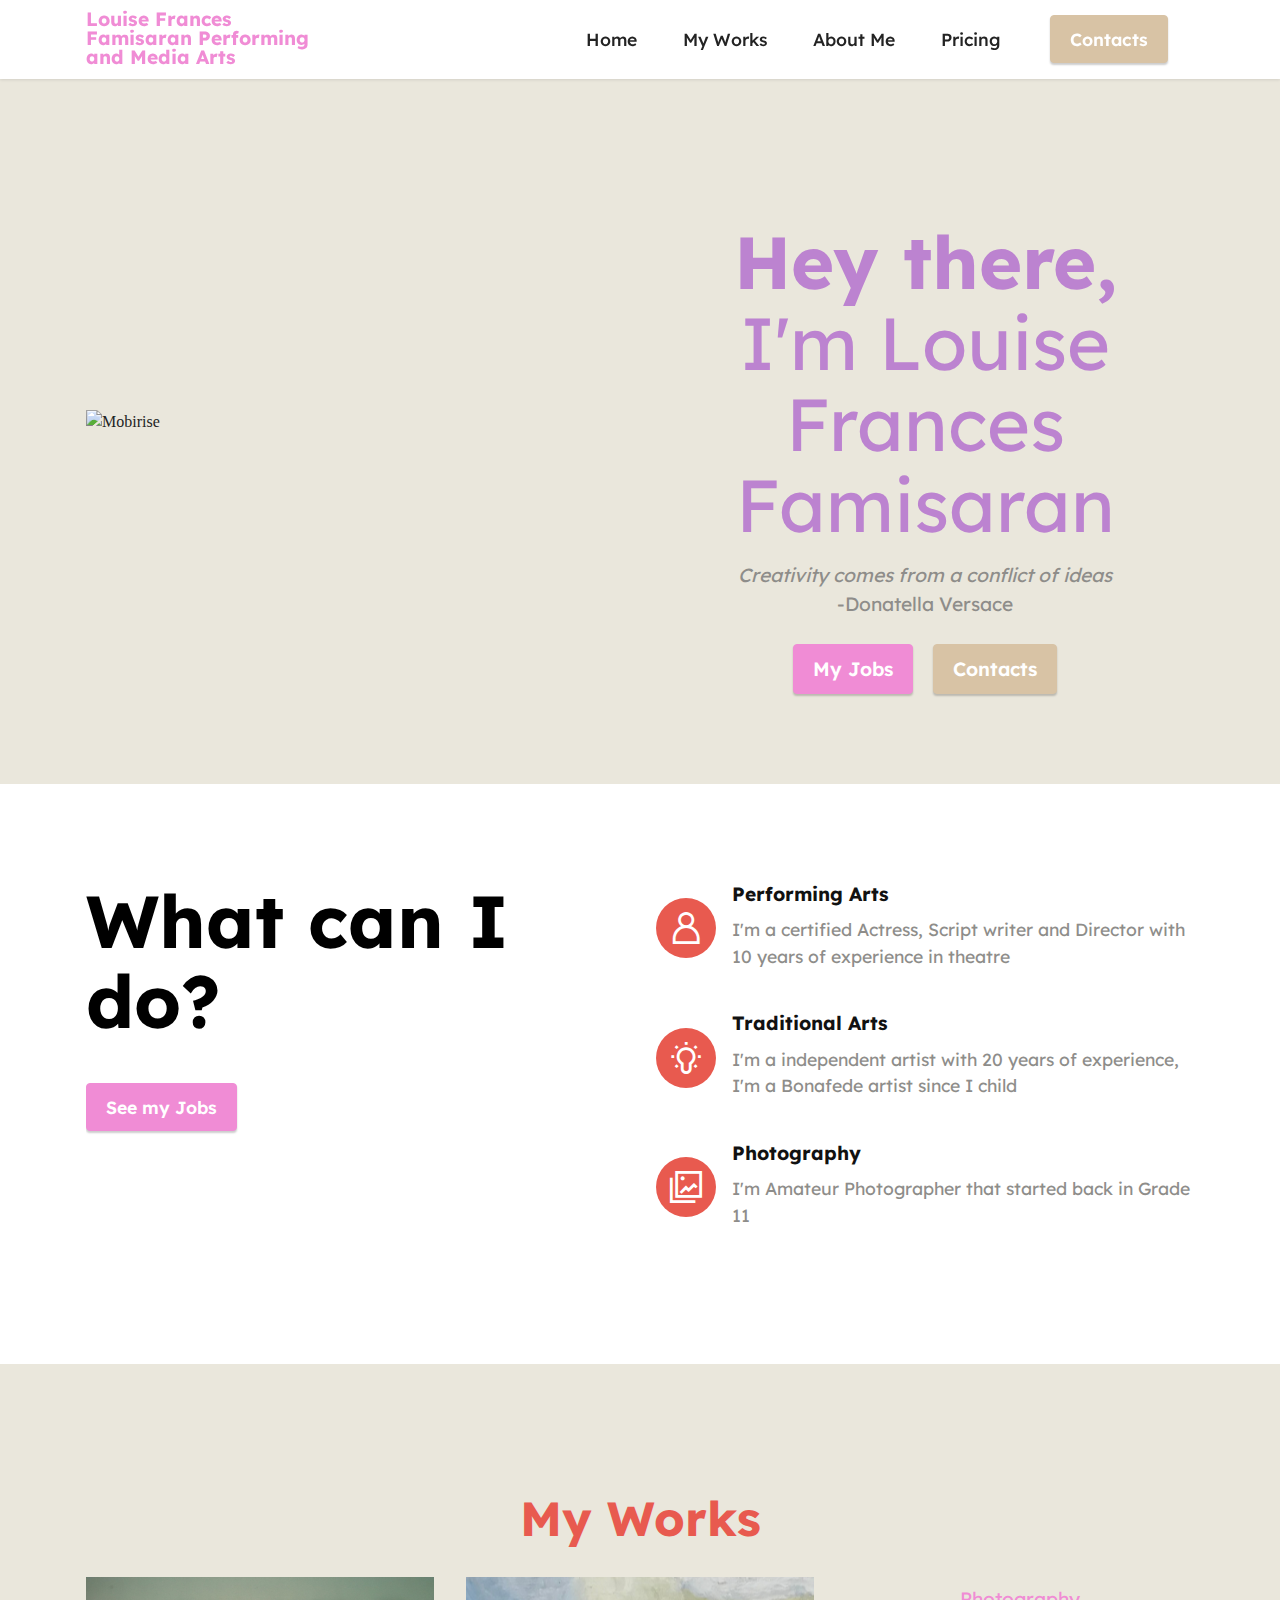
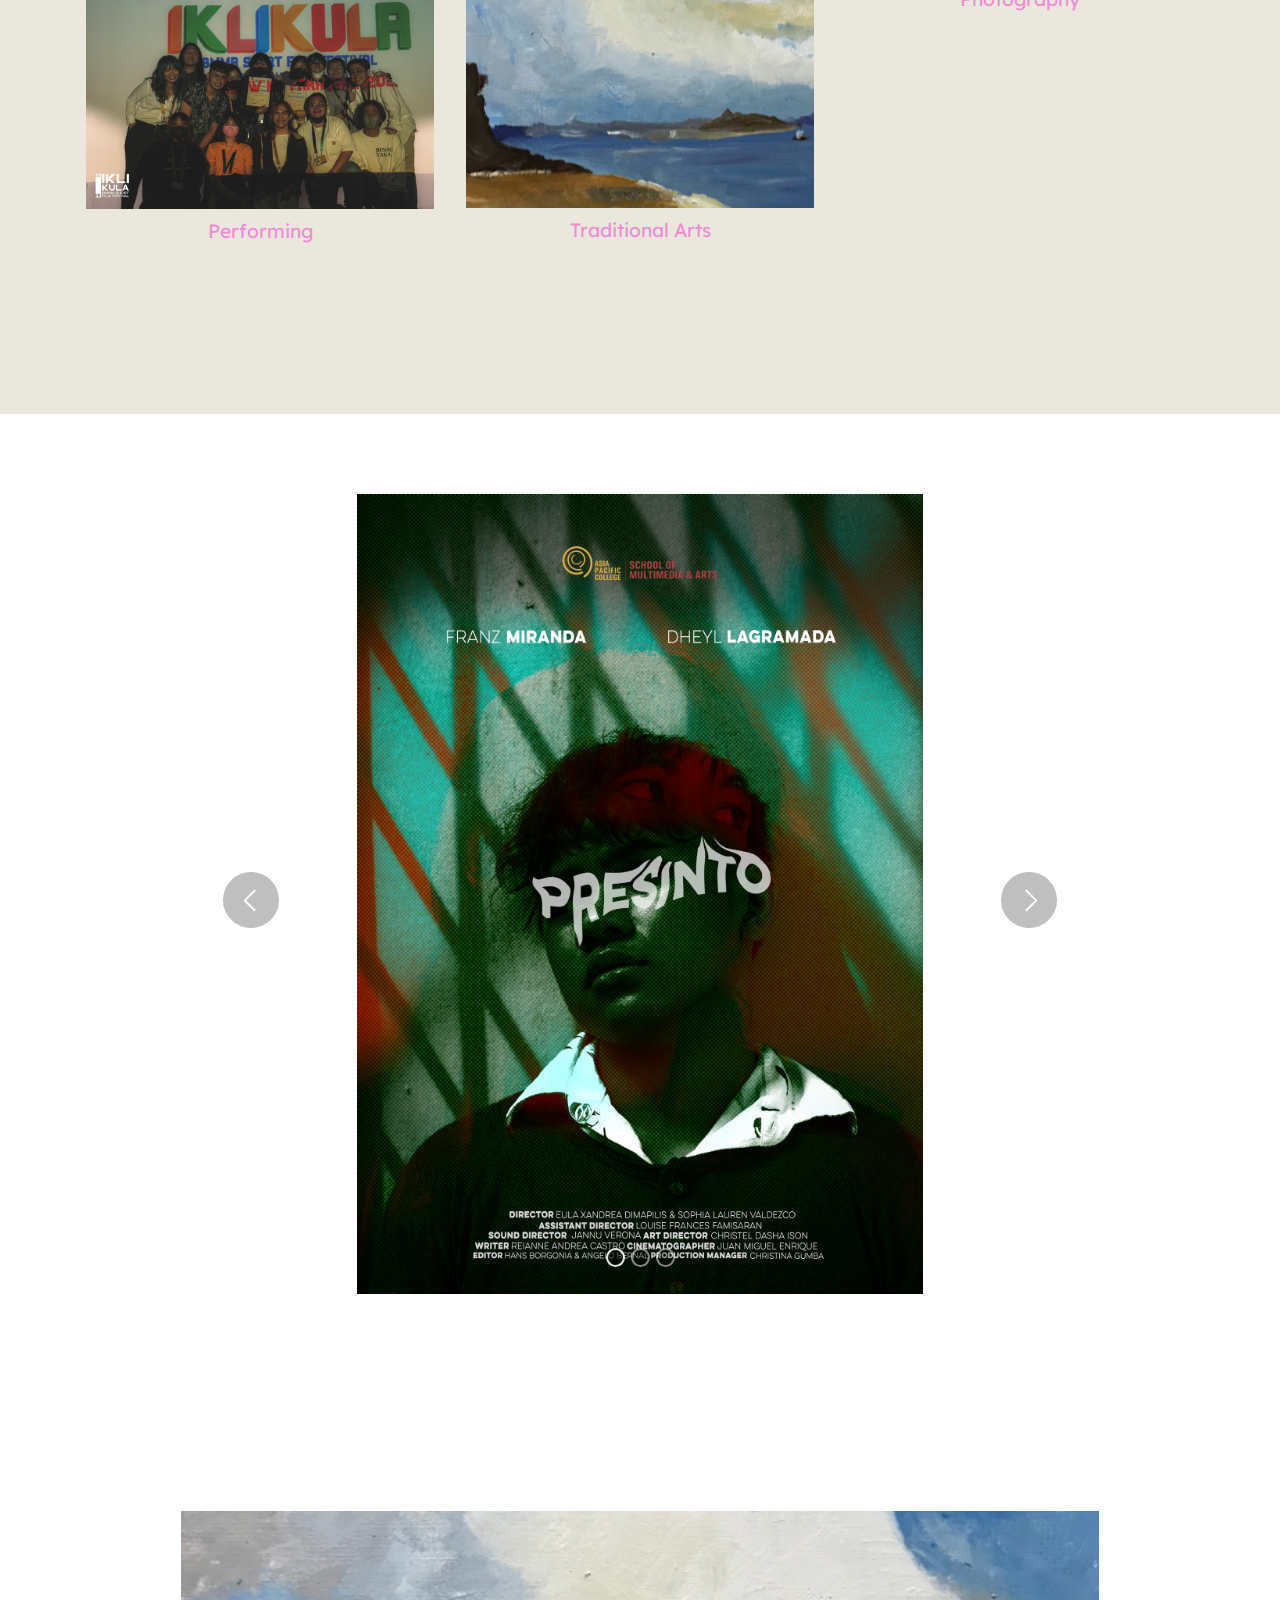
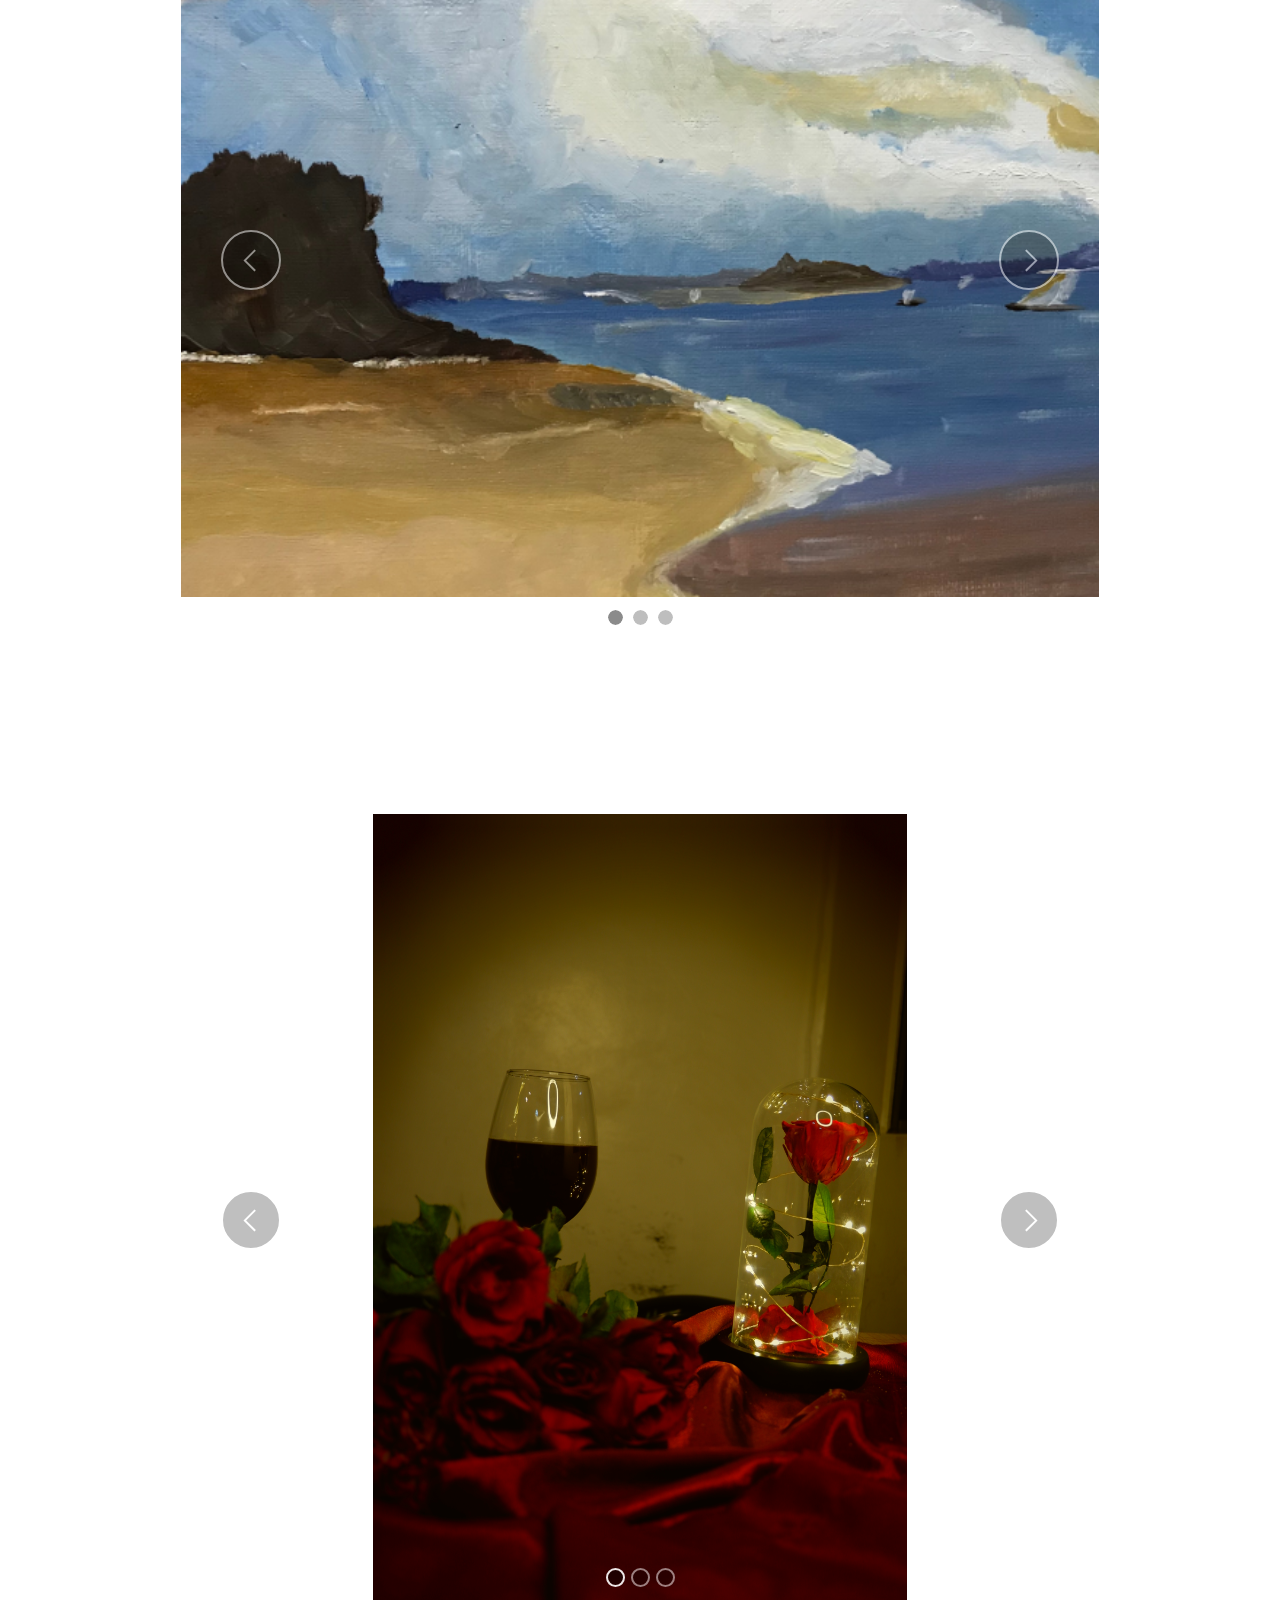
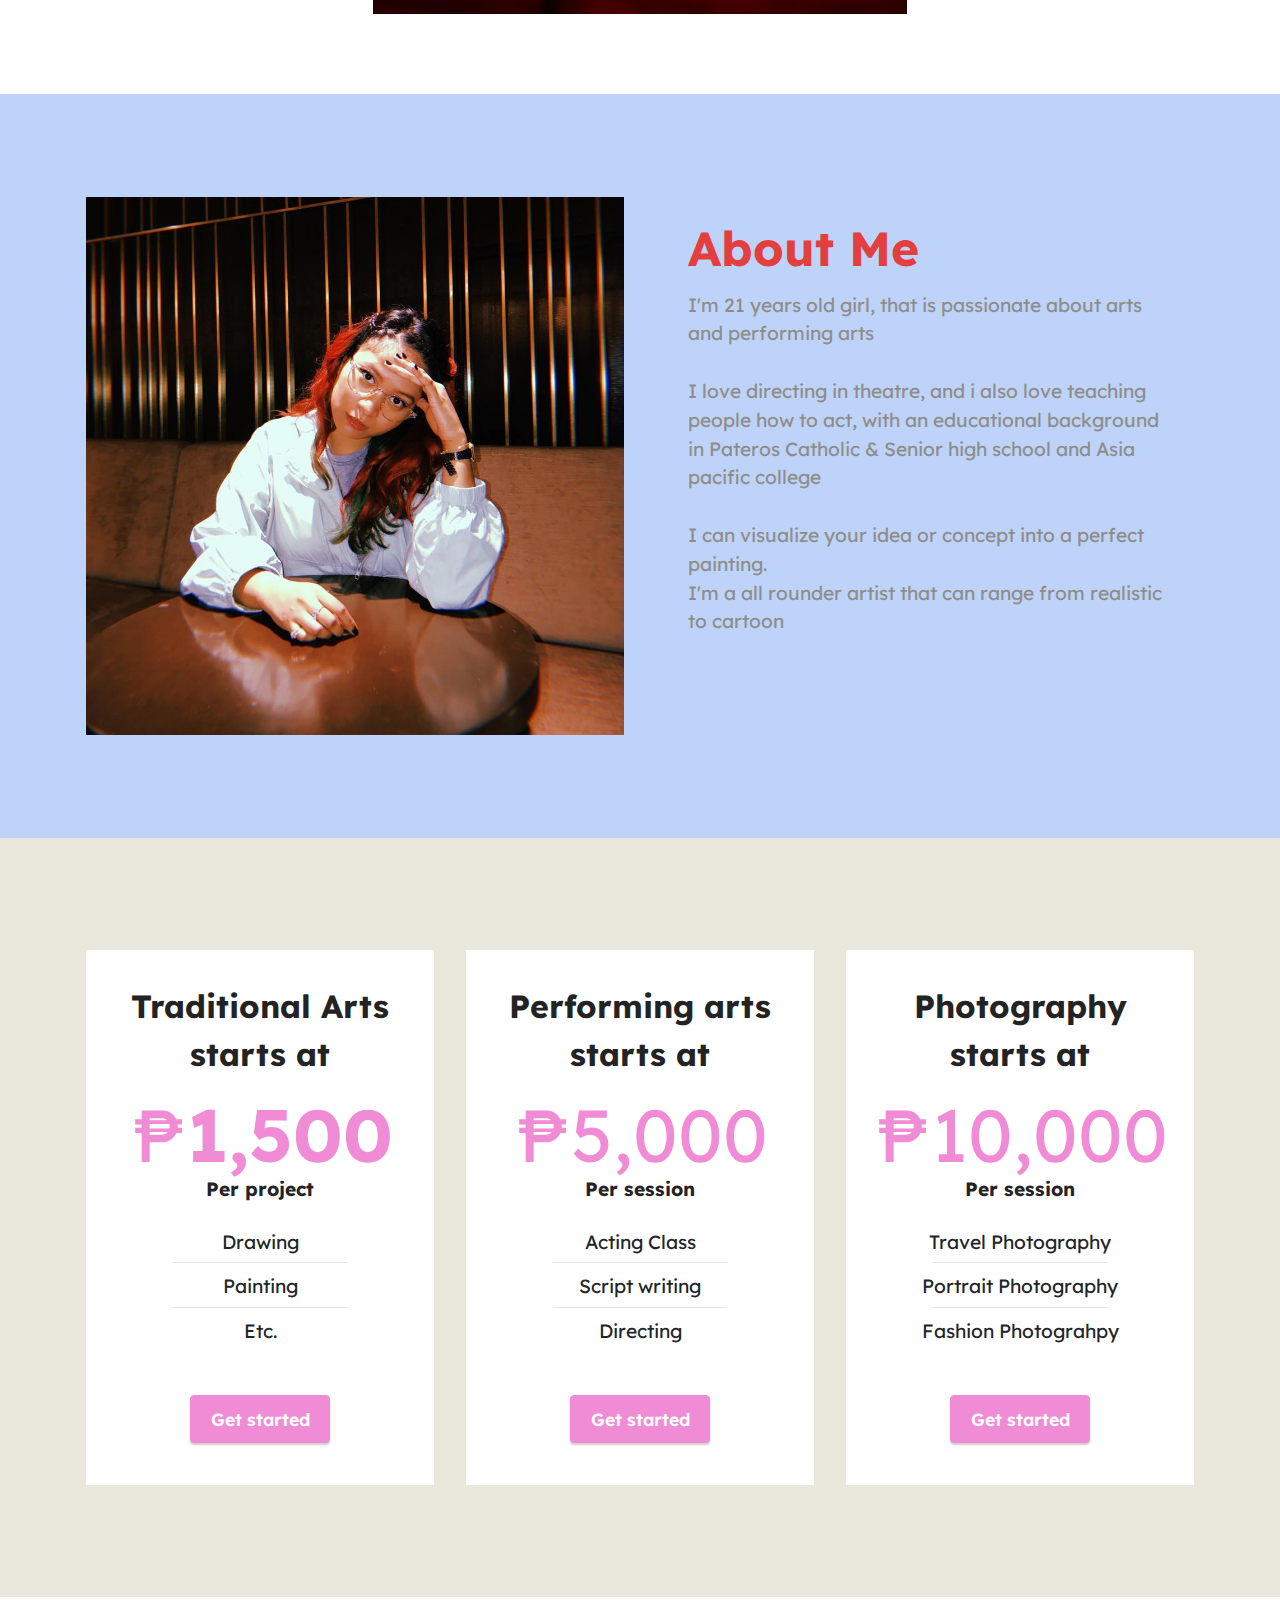
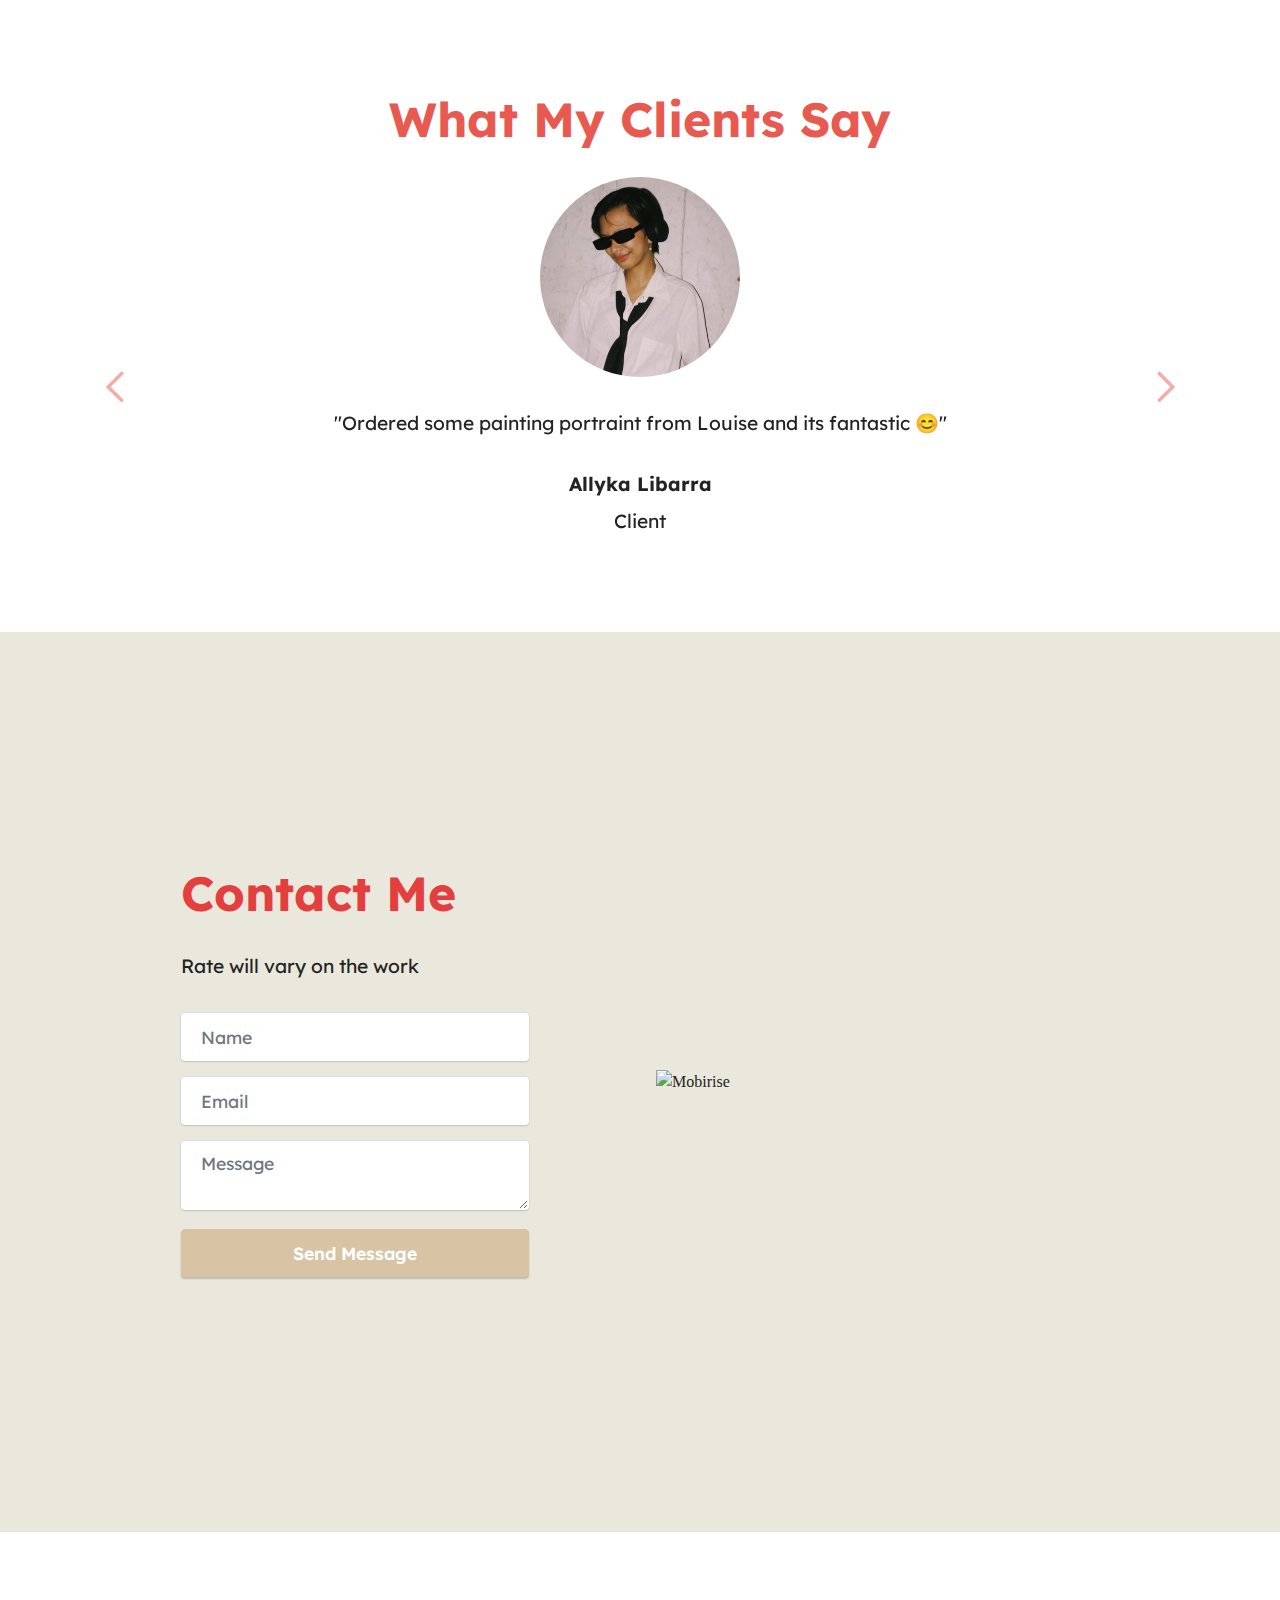
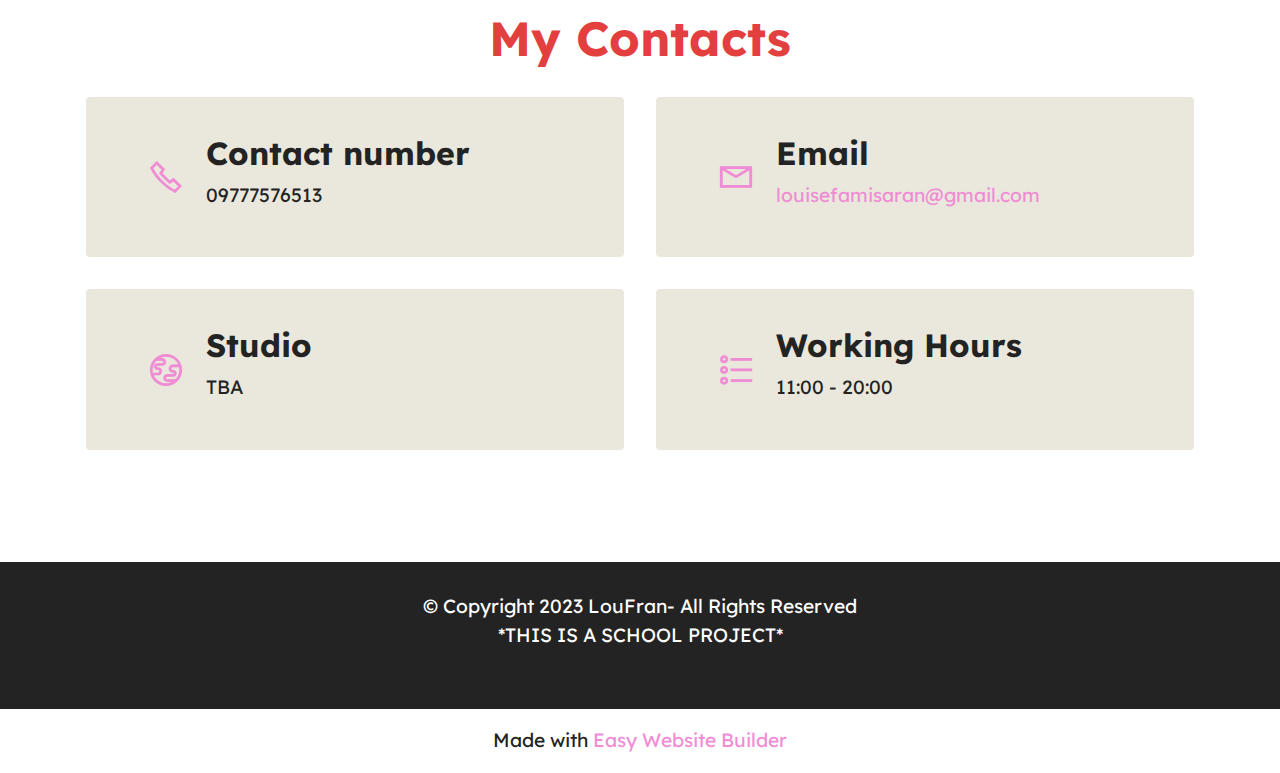
==== index.html @ b8a942ec "Add files via upload" ====
<!DOCTYPE html>
<html  >
<head>
  <!-- Site made with Mobirise Website Builder v5.8.0, https://mobirise.com -->
  <meta charset="UTF-8">
  <meta http-equiv="X-UA-Compatible" content="IE=edge">
  <meta name="generator" content="Mobirise v5.8.0, mobirise.com">
  <meta name="viewport" content="width=device-width, initial-scale=1, minimum-scale=1">
  <link rel="shortcut icon" href="assets/images/logo.png" type="image/x-icon">
  <meta name="description" content="">
  
  
  <title>Home</title>
  <link rel="stylesheet" href="assets/web/assets/mobirise-icons2/mobirise2.css">
  <link rel="stylesheet" href="assets/bootstrap/css/bootstrap.min.css">
  <link rel="stylesheet" href="assets/bootstrap/css/bootstrap-grid.min.css">
  <link rel="stylesheet" href="assets/bootstrap/css/bootstrap-reboot.min.css">
  <link rel="stylesheet" href="assets/dropdown/css/style.css">
  <link rel="stylesheet" href="assets/socicon/css/styles.css">
  <link rel="stylesheet" href="assets/theme/css/style.css">
  <link rel="preload" href="https://fonts.googleapis.com/css?family=Lexend:100,200,300,400,500,600,700,800,900&display=swap" as="style" onload="this.onload=null;this.rel='stylesheet'">
  <noscript><link rel="stylesheet" href="https://fonts.googleapis.com/css?family=Lexend:100,200,300,400,500,600,700,800,900&display=swap"></noscript>
  <link rel="preload" as="style" href="assets/mobirise/css/mbr-additional.css"><link rel="stylesheet" href="assets/mobirise/css/mbr-additional.css" type="text/css">

  
  
  
</head>
<body>
  
  <section data-bs-version="5.1" class="menu menu2 cid-sFF0ciwnEL" once="menu" id="menu2-0">
    
    <nav class="navbar navbar-dropdown navbar-fixed-top navbar-expand-lg">
        <div class="container">
            <div class="navbar-brand">
                
                <span class="navbar-caption-wrap"><a class="navbar-caption text-primary display-7" href="https://mobiri.se">Louise Frances<br>Famisaran Performing<br>and Media Arts</a></span>
            </div>
            <button class="navbar-toggler" type="button" data-toggle="collapse" data-bs-toggle="collapse" data-target="#navbarSupportedContent" data-bs-target="#navbarSupportedContent" aria-controls="navbarNavAltMarkup" aria-expanded="false" aria-label="Toggle navigation">
                <div class="hamburger">
                    <span></span>
                    <span></span>
                    <span></span>
                    <span></span>
                </div>
            </button>
            <div class="collapse navbar-collapse" id="navbarSupportedContent">
                <ul class="navbar-nav nav-dropdown" data-app-modern-menu="true"><li class="nav-item"><a class="nav-link link text-black text-primary display-4" href="#top">Home</a></li>
                    <li class="nav-item"><a class="nav-link link text-black text-primary display-4" href="index.html#gallery5-3">My Works</a></li><li class="nav-item"><a class="nav-link link text-black text-primary display-4" href="index.html#image1-b">About Me</a></li>
                    <li class="nav-item"><a class="nav-link link text-black text-primary display-4" href="index.html#pricing2-c">Pricing</a>
                    </li></ul>
                
                <div class="navbar-buttons mbr-section-btn"><a class="btn btn-secondary display-4" href="index.html#form4-6">
                        Contacts</a></div>
            </div>
        </div>
    </nav>
</section>

<section data-bs-version="5.1" class="header11 cid-sFF0SGinka" id="header11-1">

    

    

    <div class="container">
        <div class="row justify-content-center">
            <div class="col-12 col-md-6 image-wrapper">
                <img class="w-100" src="assets/images/dscf4600.jpg" alt="Mobirise">
            </div>
            <div class="col-12 col-md">
                <div class="text-wrapper text-center">
                    <h1 class="mbr-section-title mbr-fonts-style mb-3 display-1">
                        <strong>
</strong><div><strong><br></strong></div><div><strong>Hey there, </strong></div><div>I'm Louise Frances Famisaran</div></h1>
                    <p class="mbr-text mbr-fonts-style display-7"><em>Creativity comes from a conflict of ideas</em><br>-Donatella Versace</p>
                    <div class="mbr-section-btn mt-3"><a class="btn btn-primary display-7" href="index.html#gallery5-3">My Jobs</a> <a class="btn btn-secondary display-7" href="index.html#form4-6">Contacts</a></div>
                </div>
            </div>
        </div>
    </div>
</section>

<section data-bs-version="5.1" class="features12 cid-sFF3eJNZDT" id="features13-2">

    
    
    <div class="container">
        <div class="row justify-content-center">
            <div class="col-12 col-lg-6">
                <div class="card-wrapper">
                    <div class="card-box align-left">
                        <h4 class="card-title mbr-fonts-style mb-4 display-1"><strong>What can I do?</strong></h4>
                        <p class="mbr-text mbr-fonts-style mb-4 display-7"></p>
                        <div class="mbr-section-btn"><a class="btn btn-primary display-4" href="index.html#gallery5-3">See my Jobs</a></div>
                    </div>
                </div>
            </div>
            <div class="col-12 col-lg-6">
                <div class="item mbr-flex">
                    <div class="icon-box">
                        <span class="mbr-iconfont mobi-mbri-user mobi-mbri"></span>
                    </div>
                    <div class="text-box">
                        <h4 class="icon-title mbr-black mbr-fonts-style display-7">
                            <strong>Performing Arts</strong></h4>
                        <h5 class="icon-text mbr-black mbr-fonts-style display-4">I'm a certified Actress, Script writer and Director with 10 years of experience in theatre&nbsp;</h5>
                    </div>
                </div>
                <div class="item mbr-flex">
                    <div class="icon-box">
                        <span class="mbr-iconfont mobi-mbri-idea mobi-mbri"></span>
                    </div>
                    <div class="text-box">
                        <h4 class="icon-title mbr-black mbr-fonts-style display-7">
                            <strong>Traditional Arts</strong></h4>
                        <h5 class="icon-text mbr-black mbr-fonts-style display-4">I'm a independent artist with 20 years of experience, I'm a Bonafede artist since I child</h5>
                    </div>
                </div>
                <div class="item mbr-flex">
                    <div class="icon-box">
                        <span class="mbr-iconfont mobi-mbri-photo mobi-mbri"></span>
                    </div>
                    <div class="text-box">
                        <h4 class="icon-title mbr-black mbr-fonts-style display-7"><strong>Photography</strong></h4>
                        <h5 class="icon-text mbr-black mbr-fonts-style display-4">I'm Amateur Photographer that started back in Grade 11&nbsp; &nbsp;</h5>
                    </div>
                </div>
            </div>
        </div>
    </div>
</section>

<section data-bs-version="5.1" class="gallery5 mbr-gallery cid-sFF3kfZheU" id="gallery5-3">
    

    

    <div class="container">
        <div class="mbr-section-head">
            <h3 class="mbr-section-title mbr-fonts-style align-center m-0 display-2"><strong>My Works</strong></h3>
            
        </div>
        <div class="row mbr-gallery mt-4">
            <div class="col-12 col-md-6 col-lg-4 item gallery-image active">
                <div class="item-wrapper" data-toggle="modal" data-bs-toggle="modal" data-target="#twk6ytZ5fa-modal" data-bs-target="#twk6ytZ5fa-modal">
                    <img class="w-100" src="assets/images/296111319-112920071495358-2136188807371812417-n.jpg" alt="" data-slide-to="0" data-bs-slide-to="0" data-target="#lb-twk6ytZ5fa" data-bs-target="#lb-twk6ytZ5fa">
                    <div class="icon-wrapper">
                        <span class="mobi-mbri mobi-mbri-search mbr-iconfont mbr-iconfont-btn"></span>
                    </div>
                </div>
                <h6 class="mbr-item-subtitle mbr-fonts-style align-center mb-2 mt-2 display-7"><strong><a href="index.html#slider2-7" class="text-primary">Performing</a></strong></h6>
            </div><div class="col-12 col-md-6 col-lg-4 item gallery-image">
                <div class="item-wrapper" data-toggle="modal" data-bs-toggle="modal" data-target="#twk6ytZ5fa-modal" data-bs-target="#twk6ytZ5fa-modal">
                    <img class="w-100" src="assets/images/screenshot-2024.png" alt="" data-slide-to="1" data-bs-slide-to="1" data-target="#lb-twk6ytZ5fa" data-bs-target="#lb-twk6ytZ5fa">
                    <div class="icon-wrapper">
                        <span class="mobi-mbri mobi-mbri-search mbr-iconfont mbr-iconfont-btn"></span>
                    </div>
                </div>
                <h6 class="mbr-item-subtitle mbr-fonts-style align-center mb-2 mt-2 display-7"><strong><a href="index.html#slider2-8" class="text-primary">Traditional Arts</a></strong></h6>
            </div><div class="col-12 col-md-6 col-lg-4 item gallery-image">
                <div class="item-wrapper" data-toggle="modal" data-bs-toggle="modal" data-target="#twk6ytZ5fa-modal" data-bs-target="#twk6ytZ5fa-modal">
                    <img class="w-100" src="assets/images/dscf4385.jpg" alt="" data-slide-to="2" data-bs-slide-to="2" data-target="#lb-twk6ytZ5fa" data-bs-target="#lb-twk6ytZ5fa">
                    <div class="icon-wrapper">
                        <span class="mobi-mbri mobi-mbri-search mbr-iconfont mbr-iconfont-btn"></span>
                    </div>
                </div>
                <h6 class="mbr-item-subtitle mbr-fonts-style align-center mb-2 mt-2 display-7"><strong><a href="index.html#slider2-b" class="text-primary">Photography</a></strong></h6>
            </div>
            
            
            
        </div>

        <div class="modal mbr-slider" tabindex="-1" role="dialog" aria-hidden="true" id="twk6ytZ5fa-modal">
            <div class="modal-dialog" role="document">
                <div class="modal-content">
                    <div class="modal-body">
                        <div class="carousel slide" id="lb-twk6ytZ5fa" data-interval="5000" data-bs-interval="5000">
                            <div class="carousel-inner">
                                <div class="carousel-item active">
                                    <img class="d-block w-100" src="assets/images/296111319-112920071495358-2136188807371812417-n.jpg" alt="">
                                </div><div class="carousel-item">
                                    <img class="d-block w-100" src="assets/images/screenshot-2024.png" alt="">
                                </div><div class="carousel-item">
                                    <img class="d-block w-100" src="assets/images/dscf4385.jpg" alt="">
                                </div>
                                
                                
                                
                            </div>
                            <ol class="carousel-indicators">
                                <li data-slide-to="0" data-bs-slide-to="0" class="active" data-target="#lb-twk6ytZ5fa" data-bs-target="#lb-twk6ytZ5fa"></li><li data-slide-to="1" data-bs-slide-to="1" class="" data-target="#lb-twk6ytZ5fa" data-bs-target="#lb-twk6ytZ5fa"></li>
                                <li data-slide-to="2" data-bs-slide-to="2" data-target="#lb-twk6ytZ5fa" data-bs-target="#lb-twk6ytZ5fa"></li>
                                
                                
                            </ol>
                            <a role="button" href="" class="close" data-dismiss="modal" data-bs-dismiss="modal" aria-label="Close">
                            </a>
                            <a class="carousel-control-prev carousel-control" role="button" data-slide="prev" data-bs-slide="prev" href="#lb-twk6ytZ5fa">
                                <span class="mobi-mbri mobi-mbri-arrow-prev" aria-hidden="true"></span>
                                <span class="sr-only visually-hidden">Previous</span>
                            </a>
                            <a class="carousel-control-next carousel-control" role="button" data-slide="next" data-bs-slide="next" href="#lb-twk6ytZ5fa">
                                <span class="mobi-mbri mobi-mbri-arrow-next" aria-hidden="true"></span>
                                <span class="sr-only visually-hidden">Next</span>
                            </a>
                        </div>
                    </div>
                </div>
            </div>
        </div>
    </div>
</section>

<section data-bs-version="5.1" class="slider2 cid-twjVW9djuD" id="slider2-7">
    

    
    <div class="container">
        <div class="row justify-content-center">
            <div class="col-12 col-md-10">
                <div class="carousel slide" id="twk6yuBxOH" data-interval="5000" data-bs-interval="5000">
                    
                    <ol class="carousel-indicators">
                        <li data-slide-to="0" data-bs-slide-to="0" class="active" data-target="#twk6yuBxOH" data-bs-target="#twk6yuBxOH"></li>
                        <li data-slide-to="1" data-bs-slide-to="1" data-target="#twk6yuBxOH" data-bs-target="#twk6yuBxOH"></li>
                        <li data-slide-to="2" data-bs-slide-to="2" data-target="#twk6yuBxOH" data-bs-target="#twk6yuBxOH"></li>
                    </ol>
                    <div class="carousel-inner">
                        <div class="carousel-item slider-image item active">
                            <div class="item-wrapper">
                                <img class="d-block w-100" src="assets/images/290557716-104611805639222-2487197471550590180-n.jpg" alt="Mobirise Website Builder">
                                
                            </div>
                        </div>
                        <div class="carousel-item slider-image item">
                            <div class="item-wrapper">
                                <img class="d-block w-100" src="assets/images/296111319-112920071495358-2136188807371812417-n.jpg" alt="Mobirise Website Builder">
                                
                            </div>
                        </div>
                        <div class="carousel-item slider-image item">
                            <div class="item-wrapper">
                                <img class="d-block w-100" src="assets/images/70987806-2914686115227058-7019699766967664640-n.jpg" alt="Mobirise Website Builder">
                                
                            </div>
                        </div>
                    </div>
                    <a class="carousel-control carousel-control-prev" role="button" data-slide="prev" data-bs-slide="prev" href="#twk6yuBxOH">
                        <span class="mobi-mbri mobi-mbri-arrow-prev" aria-hidden="true"></span>
                        <span class="sr-only visually-hidden">Previous</span>
                    </a>
                    <a class="carousel-control carousel-control-next" role="button" data-slide="next" data-bs-slide="next" href="#twk6yuBxOH">
                        <span class="mobi-mbri mobi-mbri-arrow-next" aria-hidden="true"></span>
                        <span class="sr-only visually-hidden">Next</span>
                    </a>
                </div>
            </div>
        </div>
    </div>
</section>

<section data-bs-version="5.1" class="slider2 cid-twjWzgVVhK" id="slider2-8">
    

    
    <div class="container">
        <div class="row justify-content-center">
            <div class="col-12 col-md-10">
                <div class="carousel slide" id="twk6yv49m3" data-interval="5000" data-bs-interval="5000">
                    
                    <ol class="carousel-indicators">
                        <li data-slide-to="0" data-bs-slide-to="0" class="active" data-target="#twk6yv49m3" data-bs-target="#twk6yv49m3"></li>
                        <li data-slide-to="1" data-bs-slide-to="1" data-target="#twk6yv49m3" data-bs-target="#twk6yv49m3"></li>
                        <li data-slide-to="2" data-bs-slide-to="2" data-target="#twk6yv49m3" data-bs-target="#twk6yv49m3"></li>
                    </ol>
                    <div class="carousel-inner">
                        <div class="carousel-item slider-image item active">
                            <div class="item-wrapper">
                                <img class="d-block w-100" src="assets/images/screenshot-2023-02-19.png" alt="Mobirise Website Builder">
                                
                            </div>
                        </div>
                        <div class="carousel-item slider-image item">
                            <div class="item-wrapper">
                                <img class="d-block w-100" src="assets/images/screenshot-2023-02-20.png" alt="Mobirise Website Builder">
                                
                            </div>
                        </div>
                        <div class="carousel-item slider-image item">
                            <div class="item-wrapper">
                                <img class="d-block w-100" src="assets/images/screenshot-2023-02-21.png" alt="Mobirise Website Builder">
                                
                            </div>
                        </div>
                    </div>
                    <a class="carousel-control carousel-control-prev" role="button" data-slide="prev" data-bs-slide="prev" href="#twk6yv49m3">
                        <span class="mobi-mbri mobi-mbri-arrow-prev" aria-hidden="true"></span>
                        <span class="sr-only visually-hidden">Previous</span>
                    </a>
                    <a class="carousel-control carousel-control-next" role="button" data-slide="next" data-bs-slide="next" href="#twk6yv49m3">
                        <span class="mobi-mbri mobi-mbri-arrow-next" aria-hidden="true"></span>
                        <span class="sr-only visually-hidden">Next</span>
                    </a>
                </div>
            </div>
        </div>
    </div>
</section>

<section data-bs-version="5.1" class="slider2 cid-twjXGSO2W0" id="slider2-b">
    

    
    <div class="container">
        <div class="row justify-content-center">
            <div class="col-12 col-md-10">
                <div class="carousel slide" id="twk6yvBvEB" data-interval="5000" data-bs-interval="5000">
                    
                    <ol class="carousel-indicators">
                        <li data-slide-to="0" data-bs-slide-to="0" class="active" data-target="#twk6yvBvEB" data-bs-target="#twk6yvBvEB"></li>
                        <li data-slide-to="1" data-bs-slide-to="1" data-target="#twk6yvBvEB" data-bs-target="#twk6yvBvEB"></li>
                        <li data-slide-to="2" data-bs-slide-to="2" data-target="#twk6yvBvEB" data-bs-target="#twk6yvBvEB"></li>
                    </ol>
                    <div class="carousel-inner">
                        <div class="carousel-item slider-image item active">
                            <div class="item-wrapper">
                                <img class="d-block w-100" src="assets/images/dscf4489.jpg" alt="Mobirise Website Builder">
                                
                            </div>
                        </div>
                        <div class="carousel-item slider-image item">
                            <div class="item-wrapper">
                                <img class="d-block w-100" src="assets/images/dscf4386.jpg" alt="Mobirise Website Builder">
                                
                            </div>
                        </div>
                        <div class="carousel-item slider-image item">
                            <div class="item-wrapper">
                                <img class="d-block w-100" src="assets/images/dscf3481.jpg" alt="Mobirise Website Builder">
                                
                            </div>
                        </div>
                    </div>
                    <a class="carousel-control carousel-control-prev" role="button" data-slide="prev" data-bs-slide="prev" href="#twk6yvBvEB">
                        <span class="mobi-mbri mobi-mbri-arrow-prev" aria-hidden="true"></span>
                        <span class="sr-only visually-hidden">Previous</span>
                    </a>
                    <a class="carousel-control carousel-control-next" role="button" data-slide="next" data-bs-slide="next" href="#twk6yvBvEB">
                        <span class="mobi-mbri mobi-mbri-arrow-next" aria-hidden="true"></span>
                        <span class="sr-only visually-hidden">Next</span>
                    </a>
                </div>
            </div>
        </div>
    </div>
</section>

<section data-bs-version="5.1" class="image1 cid-sFF75ZhH2d" id="image1-b">
    

    

    <div class="container">
        <div class="row align-items-center">
            <div class="col-12 col-lg-6">
                <div class="image-wrapper">
                    <img src="assets/images/270035651-5283423628353283-2702573548923037503-n.jpg" alt="Mobirise">
                    
                </div>
            </div>
            <div class="col-12 col-lg">
                <div class="text-wrapper">
                    <h3 class="mbr-section-title mbr-fonts-style mb-3 display-2">
                        <strong>About Me</strong></h3>
                    <p class="mbr-text mbr-fonts-style display-7">I'm 21 years old girl, that is passionate about arts and performing arts<br><br>I love directing in theatre, and i also love teaching people how to act, with an educational background in Pateros Catholic &amp; Senior high school and Asia pacific college<br><br>I can visualize your idea or concept into a perfect painting.<br>I'm a all rounder artist that can range from realistic to cartoon<br><br><br></p>
                </div>
            </div>
        </div>
    </div>
</section>

<section data-bs-version="5.1" class="pricing2 cid-sFF7wKlLkT" id="pricing2-c">
    

    
    <div class="container">
        <div class="row justify-content-center">
            <div class="col-12 col-md-6 align-center col-lg-4">
                <div class="plan">
                    <div class="plan-header">
                        <h6 class="plan-title mbr-fonts-style mb-3 display-5"><strong>Traditional Arts</strong><br><strong>starts at</strong></h6>
                        <div class="plan-price">
                            <p class="price mbr-fonts-style m-0 display-1">₱<strong>1,500</strong><br></p>
                            <p class="price-term mbr-fonts-style mb-3 display-7"><strong>Per project</strong></p>
                        </div>
                    </div>
                    <div class="plan-body">
                        <div class="plan-list mb-4">
                            <ul class="list-group mbr-fonts-style list-group-flush display-7">
                                <li class="list-group-item">Drawing</li><li class="list-group-item">Painting</li><li class="list-group-item">Etc.</li>
                            </ul>
                        </div>
                        <div class="mbr-section-btn text-center"><a href="index.html#form4-6" class="btn btn-primary display-4">Get started</a></div>
                    </div>
                </div>
            </div>
            <div class="col-12 col-md-6 align-center col-lg-4">
                <div class="plan">
                    <div class="plan-header">
                        <h6 class="plan-title mbr-fonts-style mb-3 display-5"><strong>Performing arts</strong><br><strong>starts at</strong></h6>
                        <div class="plan-price">
                            <p class="price mbr-fonts-style m-0 display-1">₱5,000</p>
                            <p class="price-term mbr-fonts-style mb-3 display-7"><strong>Per session</strong></p>
                        </div>
                    </div>
                    <div class="plan-body">
                        <div class="plan-list mb-4">
                            <ul class="list-group mbr-fonts-style list-group-flush display-7">
                                <li class="list-group-item">Acting Class</li><li class="list-group-item">Script writing</li><li class="list-group-item">Directing</li>
                            </ul>
                        </div>
                        <div class="mbr-section-btn text-center"><a href="index.html#form4-6" class="btn btn-primary display-4">Get started</a></div>
                    </div>
                </div>
            </div>
            <div class="col-12 col-md-6 align-center col-lg-4">
                <div class="plan">
                    <div class="plan-header">
                        <h6 class="plan-title mbr-fonts-style mb-3 display-5"><strong>Photography</strong><br><strong>starts at</strong></h6>
                        <div class="plan-price">
                            <p class="price mbr-fonts-style m-0 display-1">₱10,000</p>
                            <p class="price-term mbr-fonts-style mb-3 display-7"><strong>Per session</strong></p>
                        </div>
                    </div>
                    <div class="plan-body">
                        <div class="plan-list mb-4">
                            <ul class="list-group mbr-fonts-style list-group-flush display-7">
                                <li class="list-group-item">Travel Photography</li><li class="list-group-item">Portrait Photography</li><li class="list-group-item">Fashion Photograhpy</li>
                            </ul>
                        </div>
                        <div class="mbr-section-btn text-center"><a href="index.html#form4-6" class="btn btn-primary display-4">Get started</a></div>
                    </div>
                </div>
            </div>
            
        </div>
    </div>
</section>

<section data-bs-version="5.1" class="testimonails3 carousel slide testimonials-slider cid-sFF3oey64R" data-interval="false" data-bs-interval="false" id="testimonials3-5">

    

    

    <div class="text-center container">
        <h3 class="mb-4 mbr-fonts-style display-2">
            <strong>What My Clients Say</strong>
        </h3>

        <div class="carousel slide" role="listbox" data-pause="true" data-keyboard="false" data-ride="carousel" data-bs-ride="carousel" data-interval="8000" data-bs-interval="8000">
            <div class="carousel-inner">
                
                
            <div class="carousel-item">
                    <div class="user col-md-8">
                        <div class="user_image">
                            <img src="assets/images/331668346-984418032529590-4912945470096372402-n-1.jpeg" alt="">
                        </div>
                        <div class="user_text mb-4">
                            <p class="mbr-fonts-style display-7">"Ordered some painting portraint from Louise and its fantastic 😊"</p>
                        </div>
                        <div class="user_name mbr-fonts-style mb-2 display-7">
                            <strong>Allyka Libarra</strong></div>
                        <div class="user_desk mbr-fonts-style display-7">
                            Client
                        </div>
                    </div>
                </div><div class="carousel-item">
                    <div class="user col-md-8">
                        <div class="user_image">
                            <img src="assets/images/330941671-719775579740300-4776271767788182184-n.jpeg" alt="">
                        </div>
                        <div class="user_text mb-4">
                            <p class="mbr-fonts-style display-7">"Such craftsmanship and effort. It deserves all the praise "</p>
                        </div>
                        <div class="user_name mbr-fonts-style mb-2 display-7"><strong>Patrick Ramire</strong></div>
                        <div class="user_desk mbr-fonts-style display-7">
                            Client
                        </div>
                    </div>
                </div><div class="carousel-item">
                    <div class="user col-md-8">
                        <div class="user_image">
                            <img src="assets/images/331143126-537583438356747-4490236646439514087-n.jpg" alt="">
                        </div>
                        <div class="user_text mb-4">
                            <p class="mbr-fonts-style display-7">"The end product surpasses my expectations 9/10 "</p>
                        </div>
                        <div class="user_name mbr-fonts-style mb-2 display-7"><strong>Eula Dimapilis</strong></div>
                        <div class="user_desk mbr-fonts-style display-7">
                            Client</div>
                    </div>
                </div><div class="carousel-item">
                    <div class="user col-md-8">
                        <div class="user_image">
                            <img src="assets/images/331124948-945725060137547-3508614101982393314-n.jpg" alt="">
                        </div>
                        <div class="user_text mb-4">
                            <p class="mbr-fonts-style display-7">"This artist has a unique style that brings the main character in my book to "life" in a way that captivates the mystery. her attention to detail and ability to bring the story to life with each illustration is truly exceptional."</p>
                        </div>
                        <div class="user_name mbr-fonts-style mb-2 display-7"><strong>Angelo Bernal</strong></div>
                        <div class="user_desk mbr-fonts-style display-7">
                            Client</div>
                    </div>
                </div><div class="carousel-item">
                    <div class="user col-md-8">
                        <div class="user_image">
                            <img src="assets/images/331088670-1184439449106574-8387901396046458219-n.jpg" alt="">
                        </div>
                        <div class="user_text mb-4">
                            <p class="mbr-fonts-style display-7">
                                Themes in the Mobirise website builder offer multiple blocks: intros, sliders, galleries, forms, articles, and so on. Start a project and click on the red plus buttons to see the blocks available for your theme.
                            </p>
                        </div>
                        <div class="user_name mbr-fonts-style mb-2 display-7"><strong>Sophie Valdezco</strong></div>
                        <div class="user_desk mbr-fonts-style display-7">
                            Client</div>
                    </div>
                </div></div>

            <div class="carousel-controls">
                <a class="carousel-control-prev" role="button" data-slide="prev" data-bs-slide="prev">
                    <span aria-hidden="true" class="mobi-mbri mobi-mbri-arrow-prev mbr-iconfont"></span>
                    <span class="sr-only visually-hidden">Previous</span>
                </a>

                <a class="carousel-control-next" role="button" data-slide="next" data-bs-slide="next">
                    <span aria-hidden="true" class="mobi-mbri mobi-mbri-arrow-next mbr-iconfont"></span>
                    <span class="sr-only visually-hidden">Next</span>
                </a>
            </div>
        </div>
    </div>
</section>

<section data-bs-version="5.1" class="form4 cid-sFF3qL4anb mbr-fullscreen" id="form4-6">

    

    

    <div class="container">
        <div class="row content-wrapper justify-content-center">
            <div class="col-lg-4 offset-lg-1 mbr-form" data-form-type="formoid">
<!--Formbuilder Form-->
<form action="https://mobirise.eu/" method="POST" class="mbr-form form-with-styler" data-form-title="Form Name"><input type="hidden" name="email" data-form-email="true" value="M29+wfAnJF4J1cjuSUGt51cqQxdajPOeTpEfHT9vqj/pxGzt7FqESp5GeLrKOYHau2TwkF8TnK3wokTbrFE4oP7gF7PnsHnHHVd7pHpM/6cyC84soQnWxFQISVtj5D6b">
<div class="row">
<div hidden="hidden" data-form-alert="" class="alert alert-success col-12">Thanks for filling out the form!</div>
<div hidden="hidden" data-form-alert-danger="" class="alert alert-danger col-12">Oops...! some problem!</div>
</div>
<div class="dragArea row">
<div class="col-lg-12 col-md-12 col-sm-12">
<h1 class="mbr-section-title mb-4 display-2"><strong>Contact Me</strong></h1>
</div>
<div class="col-lg-12 col-md-12 col-sm-12">
<p class="mbr-text mbr-fonts-style mb-4 display-7">Rate will vary on the work</p>
</div>
<div data-for="name" class="col-lg-12 col-md col-12 form-group mb-3">
<input type="text" name="name" placeholder="Name" data-form-field="name" class="form-control display-7" value="" id="name-form4-6">
</div>
<div data-for="email" class="col-lg-12 col-md col-12 form-group mb-3">
<input type="email" name="email" placeholder="Email" data-form-field="email" class="form-control display-7" value="" id="email-form4-6">
</div>
<div class="col-lg-12 col-md-12 col-sm-12 form-group" data-for="textarea">
<textarea name="textarea" placeholder="Message" data-form-field="textarea" class="form-control display-7" id="textarea-form4-6"></textarea>
</div>
<div class="col-12 col-md-auto mbr-section-btn"><button type="submit" class="btn btn-secondary display-4">Send Message</button></div>
</div>
</form><!--Formbuilder Form-->
</div>
            <div class="col-lg-6 offset-lg-1 col-12">
                <div class="image-wrapper">
                    <img class="w-100" src="assets/images/dscf3884.jpg" alt="Mobirise">
                </div>
            </div>
        </div>
    </div>
</section>

<section data-bs-version="5.1" class="contacts2 cid-sFF3B84VW8" id="contacts2-8">
    <!---->
    
    
    <div class="container">
        <div class="mbr-section-head">
            <h3 class="mbr-section-title mbr-fonts-style align-center mb-0 display-2">
                <strong>My Contacts</strong>
            </h3>
            
        </div>
        <div class="row justify-content-center mt-4">
            <div class="card col-12 col-md-6">
                <div class="card-wrapper">
                    <div class="image-wrapper">
                        <span class="mbr-iconfont mobi-mbri-phone mobi-mbri"></span>
                    </div>
                    <div class="text-wrapper">
                        <h6 class="card-title mbr-fonts-style mb-1 display-5">
                            <strong>Contact number</strong></h6>
                        <p class="mbr-text mbr-fonts-style display-7">
                            09777576513
                        </p>
                    </div>
                </div>
            </div>
            <div class="card col-12 col-md-6">
                <div class="card-wrapper">
                    <div class="image-wrapper">
                        <span class="mbr-iconfont mobi-mbri-letter mobi-mbri"></span>
                    </div>
                    <div class="text-wrapper">
                        <h6 class="card-title mbr-fonts-style mb-1 display-5">
                            <strong>Email</strong>
                        </h6>
                        <p class="mbr-text mbr-fonts-style display-7">
                            <a href="mailto:info@site.com" class="text-primary">louisefamisaran@gmail.com</a>
                        </p>
                    </div>
                </div>
            </div>
            <div class="card col-12 col-md-6">
                <div class="card-wrapper">
                    <div class="image-wrapper">
                        <span class="mbr-iconfont mobi-mbri-globe mobi-mbri"></span>
                    </div>
                    <div class="text-wrapper">
                        <h6 class="card-title mbr-fonts-style mb-1 display-5">
                            <strong>Studio</strong></h6>
                        <p class="mbr-text mbr-fonts-style display-7">
                            TBA</p>
                    </div>
                </div>
            </div>
            <div class="card col-12 col-md-6">
                <div class="card-wrapper">
                    <div class="image-wrapper">
                        <span class="mbr-iconfont mobi-mbri-bulleted-list mobi-mbri"></span>
                    </div>
                    <div class="text-wrapper">
                        <h6 class="card-title mbr-fonts-style mb-1 display-5">
                            <strong>Working Hours</strong>
                        </h6>
                        <p class="mbr-text mbr-fonts-style display-7">11:00 - 20:00
                        </p>
                    </div>
                </div>
            </div>
        </div>
    </div>
</section>

<section data-bs-version="5.1" class="footer7 cid-sFF3CYc3p7" once="footers" id="footer7-9">

    

    

    <div class="container">
        <div class="media-container-row align-center mbr-white">
            <div class="col-12">
                <p class="mbr-text mb-0 mbr-fonts-style display-7">
                    © Copyright 2023 LouFran- All Rights Reserved<br>*THIS IS A SCHOOL PROJECT*<br><br>
                </p>
            </div>
        </div>
    </div>
</section><section class="display-7" style="padding: 0;align-items: center;justify-content: center;flex-wrap: wrap;    align-content: center;display: flex;position: relative;height: 4rem;"><a href="https://mobiri.se/" style="flex: 1 1;height: 4rem;position: absolute;width: 100%;z-index: 1;"><img alt="" style="height: 4rem;" src="[data-uri]"></a><p style="margin: 0;text-align: center;" class="display-7">Made with &#8204;</p><a style="z-index:1" href="https://mobirise.com/builder/easiest-website-builder.html">Easy Website Builder</a></section><script src="assets/bootstrap/js/bootstrap.bundle.min.js"></script>  <script src="assets/smoothscroll/smooth-scroll.js"></script>  <script src="assets/ytplayer/index.js"></script>  <script src="assets/dropdown/js/navbar-dropdown.js"></script>  <script src="assets/theme/js/script.js"></script>  <script src="assets/formoid/formoid.min.js"></script>  
  
  
</body>
</html>
---- assets/web/assets/mobirise-icons2/mobirise2.css ----
@font-face {
  font-family: 'Moririse2';
  font-display: swap;
  src:  url('mobirise2.eot?f2bix4');
  src:  url('mobirise2.eot?f2bix4#iefix') format('embedded-opentype'),
    url('mobirise2.ttf?f2bix4') format('truetype'),
    url('mobirise2.woff?f2bix4') format('woff'),
    url('mobirise2.svg?f2bix4#mobirise2') format('svg');
  font-weight: normal;
  font-style: normal;
}

[class^="mobi-"], [class*=" mobi-"] {
  /* use !important to prevent issues with browser extensions that change fonts */
  font-family: 'Moririse2' !important;
  speak: none;
  font-style: normal;
  font-weight: normal;
  font-variant: normal;
  text-transform: none;
  line-height: 1;

  /* Better Font Rendering =========== */
  -webkit-font-smoothing: antialiased;
  -moz-osx-font-smoothing: grayscale;
}

.mobi-mbri-add-submenu:before {
  content: "\e900";
}
.mobi-mbri-alert:before {
  content: "\e901";
}
.mobi-mbri-align-center:before {
  content: "\e902";
}
.mobi-mbri-align-justify:before {
  content: "\e903";
}
.mobi-mbri-align-left:before {
  content: "\e904";
}
.mobi-mbri-align-right:before {
  content: "\e905";
}
.mobi-mbri-android:before {
  content: "\e906";
}
.mobi-mbri-apple:before {
  content: "\e907";
}
.mobi-mbri-arrow-down:before {
  content: "\e908";
}
.mobi-mbri-arrow-next:before {
  content: "\e909";
}
.mobi-mbri-arrow-prev:before {
  content: "\e90a";
}
.mobi-mbri-arrow-up:before {
  content: "\e90b";
}
.mobi-mbri-bold:before {
  content: "\e90c";
}
.mobi-mbri-bookmark:before {
  content: "\e90d";
}
.mobi-mbri-bootstrap:before {
  content: "\e90e";
}
.mobi-mbri-briefcase:before {
  content: "\e90f";
}
.mobi-mbri-browse:before {
  content: "\e910";
}
.mobi-mbri-bulleted-list:before {
  content: "\e911";
}
.mobi-mbri-calendar:before {
  content: "\e912";
}
.mobi-mbri-camera:before {
  content: "\e913";
}
.mobi-mbri-cart-add:before {
  content: "\e914";
}
.mobi-mbri-cart-full:before {
  content: "\e915";
}
.mobi-mbri-cash:before {
  content: "\e916";
}
.mobi-mbri-change-style:before {
  content: "\e917";
}
.mobi-mbri-chat:before {
  content: "\e918";
}
.mobi-mbri-clock:before {
  content: "\e919";
}
.mobi-mbri-close:before {
  content: "\e91a";
}
.mobi-mbri-cloud:before {
  content: "\e91b";
}
.mobi-mbri-code:before {
  content: "\e91c";
}
.mobi-mbri-contact-form:before {
  content: "\e91d";
}
.mobi-mbri-credit-card:before {
  content: "\e91e";
}
.mobi-mbri-cursor-click:before {
  content: "\e91f";
}
.mobi-mbri-cust-feedback:before {
  content: "\e920";
}
.mobi-mbri-database:before {
  content: "\e921";
}
.mobi-mbri-delivery:before {
  content: "\e922";
}
.mobi-mbri-desktop:before {
  content: "\e923";
}
.mobi-mbri-devices:before {
  content: "\e924";
}
.mobi-mbri-down:before {
  content: "\e925";
}
.mobi-mbri-download-2:before {
  content: "\e926";
}
.mobi-mbri-download:before {
  content: "\e927";
}
.mobi-mbri-drag-n-drop-2:before {
  content: "\e928";
}
.mobi-mbri-drag-n-drop:before {
  content: "\e929";
}
.mobi-mbri-edit-2:before {
  content: "\e92a";
}
.mobi-mbri-edit:before {
  content: "\e92b";
}
.mobi-mbri-error:before {
  content: "\e92c";
}
.mobi-mbri-extension:before {
  content: "\e92d";
}
.mobi-mbri-features:before {
  content: "\e92e";
}
.mobi-mbri-file:before {
  content: "\e92f";
}
.mobi-mbri-flag:before {
  content: "\e930";
}
.mobi-mbri-folder:before {
  content: "\e931";
}
.mobi-mbri-gift:before {
  content: "\e932";
}
.mobi-mbri-github:before {
  content: "\e933";
}
.mobi-mbri-globe-2:before {
  content: "\e934";
}
.mobi-mbri-globe:before {
  content: "\e935";
}
.mobi-mbri-growing-chart:before {
  content: "\e936";
}
.mobi-mbri-hearth:before {
  content: "\e937";
}
.mobi-mbri-help:before {
  content: "\e938";
}
.mobi-mbri-home:before {
  content: "\e939";
}
.mobi-mbri-hot-cup:before {
  content: "\e93a";
}
.mobi-mbri-idea:before {
  content: "\e93b";
}
.mobi-mbri-image-gallery:before {
  content: "\e93c";
}
.mobi-mbri-image-slider:before {
  content: "\e93d";
}
.mobi-mbri-info:before {
  content: "\e93e";
}
.mobi-mbri-italic:before {
  content: "\e93f";
}
.mobi-mbri-key:before {
  content: "\e940";
}
.mobi-mbri-laptop:before {
  content: "\e941";
}
.mobi-mbri-layers:before {
  content: "\e942";
}
.mobi-mbri-left-right:before {
  content: "\e943";
}
.mobi-mbri-left:before {
  content: "\e944";
}
.mobi-mbri-letter:before {
  content: "\e945";
}
.mobi-mbri-like:before {
  content: "\e946";
}
.mobi-mbri-link:before {
  content: "\e947";
}
.mobi-mbri-lock:before {
  content: "\e948";
}
.mobi-mbri-login:before {
  content: "\e949";
}
.mobi-mbri-logout:before {
  content: "\e94a";
}
.mobi-mbri-magic-stick:before {
  content: "\e94b";
}
.mobi-mbri-map-pin:before {
  content: "\e94c";
}
.mobi-mbri-menu:before {
  content: "\e94d";
}
.mobi-mbri-mobile-2:before {
  content: "\e94e";
}
.mobi-mbri-mobile-horizontal:before {
  content: "\e94f";
}
.mobi-mbri-mobile:before {
  content: "\e950";
}
.mobi-mbri-mobirise:before {
  content: "\e951";
}
.mobi-mbri-more-horizontal:before {
  content: "\e952";
}
.mobi-mbri-more-vertical:before {
  content: "\e953";
}
.mobi-mbri-music:before {
  content: "\e954";
}
.mobi-mbri-new-file:before {
  content: "\e955";
}
.mobi-mbri-numbered-list:before {
  content: "\e956";
}
.mobi-mbri-opened-folder:before {
  content: "\e957";
}
.mobi-mbri-pages:before {
  content: "\e958";
}
.mobi-mbri-paper-plane:before {
  content: "\e959";
}
.mobi-mbri-paperclip:before {
  content: "\e95a";
}
.mobi-mbri-phone:before {
  content: "\e95b";
}
.mobi-mbri-photo:before {
  content: "\e95c";
}
.mobi-mbri-photos:before {
  content: "\e95d";
}
.mobi-mbri-pin:before {
  content: "\e95e";
}
.mobi-mbri-play:before {
  content: "\e95f";
}
.mobi-mbri-plus:before {
  content: "\e960";
}
.mobi-mbri-preview:before {
  content: "\e961";
}
.mobi-mbri-print:before {
  content: "\e962";
}
.mobi-mbri-protect:before {
  content: "\e963";
}
.mobi-mbri-question:before {
  content: "\e964";
}
.mobi-mbri-quote-left:before {
  content: "\e965";
}
.mobi-mbri-quote-right:before {
  content: "\e966";
}
.mobi-mbri-redo:before {
  content: "\e967";
}
.mobi-mbri-refresh:before {
  content: "\e968";
}
.mobi-mbri-responsive-2:before {
  content: "\e969";
}
.mobi-mbri-responsive:before {
  content: "\e96a";
}
.mobi-mbri-right:before {
  content: "\e96b";
}
.mobi-mbri-rocket:before {
  content: "\e96c";
}
.mobi-mbri-sad-face:before {
  content: "\e96d";
}
.mobi-mbri-sale:before {
  content: "\e96e";
}
.mobi-mbri-save:before {
  content: "\e96f";
}
.mobi-mbri-search:before {
  content: "\e970";
}
.mobi-mbri-setting-2:before {
  content: "\e971";
}
.mobi-mbri-setting-3:before {
  content: "\e972";
}
.mobi-mbri-setting:before {
  content: "\e973";
}
.mobi-mbri-share:before {
  content: "\e974";
}
.mobi-mbri-shopping-bag:before {
  content: "\e975";
}
.mobi-mbri-shopping-basket:before {
  content: "\e976";
}
.mobi-mbri-shopping-cart:before {
  content: "\e977";
}
.mobi-mbri-sites:before {
  content: "\e978";
}
.mobi-mbri-smile-face:before {
  content: "\e979";
}
.mobi-mbri-speed:before {
  content: "\e97a";
}
.mobi-mbri-star:before {
  content: "\e97b";
}
.mobi-mbri-success:before {
  content: "\e97c";
}
.mobi-mbri-sun:before {
  content: "\e97d";
}
.mobi-mbri-sun2:before {
  content: "\e97e";
}
.mobi-mbri-tablet-vertical:before {
  content: "\e97f";
}
.mobi-mbri-tablet:before {
  content: "\e980";
}
.mobi-mbri-target:before {
  content: "\e981";
}
.mobi-mbri-timer:before {
  content: "\e982";
}
.mobi-mbri-to-ftp:before {
  content: "\e983";
}
.mobi-mbri-to-local-drive:before {
  content: "\e984";
}
.mobi-mbri-touch-swipe:before {
  content: "\e985";
}
.mobi-mbri-touch:before {
  content: "\e986";
}
.mobi-mbri-trash:before {
  content: "\e987";
}
.mobi-mbri-underline:before {
  content: "\e988";
}
.mobi-mbri-undo:before {
  content: "\e989";
}
.mobi-mbri-unlink:before {
  content: "\e98a";
}
.mobi-mbri-unlock:before {
  content: "\e98b";
}
.mobi-mbri-up-down:before {
  content: "\e98c";
}
.mobi-mbri-up:before {
  content: "\e98d";
}
.mobi-mbri-update:before {
  content: "\e98e";
}
.mobi-mbri-upload-2:before {
  content: "\e98f";
}
.mobi-mbri-upload:before {
  content: "\e990";
}
.mobi-mbri-user-2:before {
  content: "\e991";
}
.mobi-mbri-user:before {
  content: "\e992";
}
.mobi-mbri-users:before {
  content: "\e993";
}
.mobi-mbri-video-play:before {
  content: "\e994";
}
.mobi-mbri-video:before {
  content: "\e995";
}
.mobi-mbri-watch:before {
  content: "\e996";
}
.mobi-mbri-website-theme-2:before {
  content: "\e997";
}
.mobi-mbri-website-theme:before {
  content: "\e998";
}
.mobi-mbri-wifi:before {
  content: "\e999";
}
.mobi-mbri-windows:before {
  content: "\e99a";
}
.mobi-mbri-zoom-in:before {
  content: "\e99b";
}
.mobi-mbri-zoom-out:before {
  content: "\e99c";
}
---- assets/dropdown/css/style.css ----
.navbar-dropdown {
  left: 0;
  padding: 0;
  position: absolute;
  right: 0;
  top: 0;
  transition: all 0.45s ease;
  z-index: 1030;
  background: #282828; }
  .navbar-dropdown .navbar-logo {
    margin-right: 0.8rem;
    transition: margin 0.3s ease-in-out;
    vertical-align: middle; }
    .navbar-dropdown .navbar-logo img {
      height: 3.125rem;
      transition: all 0.3s ease-in-out; }
    .navbar-dropdown .navbar-logo.mbr-iconfont {
      font-size: 3.125rem;
      line-height: 3.125rem; }
  .navbar-dropdown .navbar-caption {
    font-weight: 700;
    white-space: normal;
    vertical-align: -4px;
    line-height: 3.125rem !important; }
    .navbar-dropdown .navbar-caption, .navbar-dropdown .navbar-caption:hover {
      color: inherit;
      text-decoration: none; }
  .navbar-dropdown .mbr-iconfont + .navbar-caption {
    vertical-align: -1px; }
  .navbar-dropdown.navbar-fixed-top {
    position: fixed; }
  .navbar-dropdown .navbar-brand span {
    vertical-align: -4px; }
  .navbar-dropdown.bg-color.transparent {
    background: none; }
  .navbar-dropdown.navbar-short .navbar-brand {
    padding: 0.625rem 0; }
    .navbar-dropdown.navbar-short .navbar-brand span {
      vertical-align: -1px; }
  .navbar-dropdown.navbar-short .navbar-caption {
    line-height: 2.375rem !important;
    vertical-align: -2px; }
  .navbar-dropdown.navbar-short .navbar-logo {
    margin-right: 0.5rem; }
    .navbar-dropdown.navbar-short .navbar-logo img {
      height: 2.375rem; }
    .navbar-dropdown.navbar-short .navbar-logo.mbr-iconfont {
      font-size: 2.375rem;
      line-height: 2.375rem; }
  .navbar-dropdown.navbar-short .mbr-table-cell {
    height: 3.625rem; }
  .navbar-dropdown .navbar-close {
    left: 0.6875rem;
    position: fixed;
    top: 0.75rem;
    z-index: 1000; }
  .navbar-dropdown .hamburger-icon {
    content: "";
    display: inline-block;
    vertical-align: middle;
    width: 16px;
    -webkit-box-shadow: 0 -6px 0 1px #282828,0 0 0 1px #282828,0 6px 0 1px #282828;
    -moz-box-shadow: 0 -6px 0 1px #282828,0 0 0 1px #282828,0 6px 0 1px #282828;
    box-shadow: 0 -6px 0 1px #282828,0 0 0 1px #282828,0 6px 0 1px #282828; }

.dropdown-menu .dropdown-toggle[data-toggle="dropdown-submenu"]::after {
  border-bottom: 0.35em solid transparent;
  border-left: 0.35em solid;
  border-right: 0;
  border-top: 0.35em solid transparent;
  margin-left: 0.3rem; }

.dropdown-menu .dropdown-item:focus {
  outline: 0; }

.nav-dropdown {
  font-size: 0.75rem;
  font-weight: 500;
  height: auto !important; }
  .nav-dropdown .nav-btn {
    padding-left: 1rem; }
  .nav-dropdown .link {
    margin: .667em 1.667em;
    font-weight: 500;
    padding: 0;
    transition: color .2s ease-in-out; }
    .nav-dropdown .link.dropdown-toggle {
      margin-right: 2.583em; }
      .nav-dropdown .link.dropdown-toggle::after {
        margin-left: .25rem;
        border-top: 0.35em solid;
        border-right: 0.35em solid transparent;
        border-left: 0.35em solid transparent;
        border-bottom: 0; }
      .nav-dropdown .link.dropdown-toggle[aria-expanded="true"] {
        margin: 0;
        padding: 0.667em 3.263em  0.667em 1.667em; }
  .nav-dropdown .link::after,
  .nav-dropdown .dropdown-item::after {
    color: inherit; }
  .nav-dropdown .btn {
    font-size: 0.75rem;
    font-weight: 700;
    letter-spacing: 0;
    margin-bottom: 0;
    padding-left: 1.25rem;
    padding-right: 1.25rem; }
  .nav-dropdown .dropdown-menu {
    border-radius: 0;
    border: 0;
    left: 0;
    margin: 0;
    padding-bottom: 1.25rem;
    padding-top: 1.25rem;
    position: relative; }
  .nav-dropdown .dropdown-submenu {
    margin-left: 0.125rem;
    top: 0; }
  .nav-dropdown .dropdown-item {
    font-weight: 500;
    line-height: 2;
    padding: 0.3846em 4.615em 0.3846em 1.5385em;
    position: relative;
    transition: color .2s ease-in-out, background-color .2s ease-in-out; }
    .nav-dropdown .dropdown-item::after {
      margin-top: -0.3077em;
      position: absolute;
      right: 1.1538em;
      top: 50%; }
    .nav-dropdown .dropdown-item:focus, .nav-dropdown .dropdown-item:hover {
      background: none; }

@media (max-width: 767px) {
  .nav-dropdown.navbar-toggleable-sm {
    bottom: 0;
    display: none;
    left: 0;
    overflow-x: hidden;
    position: fixed;
    top: 0;
    transform: translateX(-100%);
    -ms-transform: translateX(-100%);
    -webkit-transform: translateX(-100%);
    width: 18.75rem;
    z-index: 999; } }
.nav-dropdown.navbar-toggleable-xl {
  bottom: 0;
  display: none;
  left: 0;
  overflow-x: hidden;
  position: fixed;
  top: 0;
  transform: translateX(-100%);
  -ms-transform: translateX(-100%);
  -webkit-transform: translateX(-100%);
  width: 18.75rem;
  z-index: 999; }

.nav-dropdown-sm {
  display: block !important;
  overflow-x: hidden;
  overflow: auto;
  padding-top: 3.875rem; }
  .nav-dropdown-sm::after {
    content: "";
    display: block;
    height: 3rem;
    width: 100%; }
  .nav-dropdown-sm.collapse.in ~ .navbar-close {
    display: block !important; }
  .nav-dropdown-sm.collapsing, .nav-dropdown-sm.collapse.in {
    transform: translateX(0);
    -ms-transform: translateX(0);
    -webkit-transform: translateX(0);
    transition: all 0.25s ease-out;
    -webkit-transition: all 0.25s ease-out;
    background: #282828; }
  .nav-dropdown-sm.collapsing[aria-expanded="false"] {
    transform: translateX(-100%);
    -ms-transform: translateX(-100%);
    -webkit-transform: translateX(-100%); }
  .nav-dropdown-sm .nav-item {
    display: block;
    margin-left: 0 !important;
    padding-left: 0; }
  .nav-dropdown-sm .link,
  .nav-dropdown-sm .dropdown-item {
    border-top: 1px dotted rgba(255, 255, 255, 0.1);
    font-size: 0.8125rem;
    line-height: 1.6;
    margin: 0 !important;
    padding: 0.875rem 2.4rem 0.875rem 1.5625rem !important;
    position: relative;
    white-space: normal; }
    .nav-dropdown-sm .link:focus, .nav-dropdown-sm .link:hover,
    .nav-dropdown-sm .dropdown-item:focus,
    .nav-dropdown-sm .dropdown-item:hover {
      background: rgba(0, 0, 0, 0.2) !important;
      color: #c0a375; }
  .nav-dropdown-sm .nav-btn {
    position: relative;
    padding: 1.5625rem 1.5625rem 0 1.5625rem; }
    .nav-dropdown-sm .nav-btn::before {
      border-top: 1px dotted rgba(255, 255, 255, 0.1);
      content: "";
      left: 0;
      position: absolute;
      top: 0;
      width: 100%; }
    .nav-dropdown-sm .nav-btn + .nav-btn {
      padding-top: 0.625rem; }
      .nav-dropdown-sm .nav-btn + .nav-btn::before {
        display: none; }
  .nav-dropdown-sm .btn {
    padding: 0.625rem 0; }
  .nav-dropdown-sm .dropdown-toggle[data-toggle="dropdown-submenu"]::after {
    margin-left: .25rem;
    border-top: 0.35em solid;
    border-right: 0.35em solid transparent;
    border-left: 0.35em solid transparent;
    border-bottom: 0; }
  .nav-dropdown-sm .dropdown-toggle[data-toggle="dropdown-submenu"][aria-expanded="true"]::after {
    border-top: 0;
    border-right: 0.35em solid transparent;
    border-left: 0.35em solid transparent;
    border-bottom: 0.35em solid; }
  .nav-dropdown-sm .dropdown-menu {
    margin: 0;
    padding: 0;
    position: relative;
    top: 0;
    left: 0;
    width: 100%;
    border: 0;
    float: none;
    border-radius: 0;
    background: none; }
  .nav-dropdown-sm .dropdown-submenu {
    left: 100%;
    margin-left: 0.125rem;
    margin-top: -1.25rem;
    top: 0; }

.navbar-toggleable-sm .nav-dropdown .dropdown-menu {
  position: absolute; }

.navbar-toggleable-sm .nav-dropdown .dropdown-submenu {
  left: 100%;
  margin-left: 0.125rem;
  margin-top: -1.25rem;
  top: 0; }

.navbar-toggleable-sm.opened .nav-dropdown .dropdown-menu {
  position: relative; }

.navbar-toggleable-sm.opened .nav-dropdown .dropdown-submenu {
  left: 0;
  margin-left: 00rem;
  margin-top: 0rem;
  top: 0; }

.is-builder .nav-dropdown.collapsing {
  transition: none !important; }
---- assets/socicon/css/styles.css ----
@charset "UTF-8";

@font-face {
  font-family: 'Socicon';
  src:  url('../fonts/socicon.eot');
  src:  url('../fonts/socicon.eot?#iefix') format('embedded-opentype'),
    url('../fonts/socicon.woff2') format('woff2'),
    url('../fonts/socicon.ttf') format('truetype'),
    url('../fonts/socicon.woff') format('woff'),
    url('../fonts/socicon.svg#socicon') format('svg');
  font-weight: normal;
  font-style: normal;
  font-display: swap;
}

[data-icon]:before {
  font-family: "socicon" !important;
  content: attr(data-icon);
  font-style: normal !important;
  font-weight: normal !important;
  font-variant: normal !important;
  text-transform: none !important;
  speak: none;
  line-height: 1;
  -webkit-font-smoothing: antialiased;
  -moz-osx-font-smoothing: grayscale;
}

[class^="socicon-"], [class*=" socicon-"] {
  /* use !important to prevent issues with browser extensions that change fonts */
  font-family: 'Socicon' !important;
  speak: none;
  font-style: normal;
  font-weight: normal;
  font-variant: normal;
  text-transform: none;
  line-height: 1;

  /* Better Font Rendering =========== */
  -webkit-font-smoothing: antialiased;
  -moz-osx-font-smoothing: grayscale;
}

.socicon-eitaa:before {
  content: "\e97c";
}
.socicon-soroush:before {
  content: "\e97d";
}
.socicon-bale:before {
  content: "\e97e";
}
.socicon-zazzle:before {
  content: "\e97b";
}
.socicon-society6:before {
  content: "\e97a";
}
.socicon-redbubble:before {
  content: "\e979";
}
.socicon-avvo:before {
  content: "\e978";
}
.socicon-stitcher:before {
  content: "\e977";
}
.socicon-googlehangouts:before {
  content: "\e974";
}
.socicon-dlive:before {
  content: "\e975";
}
.socicon-vsco:before {
  content: "\e976";
}
.socicon-flipboard:before {
  content: "\e973";
}
.socicon-ubuntu:before {
  content: "\e958";
}
.socicon-artstation:before {
  content: "\e959";
}
.socicon-invision:before {
  content: "\e95a";
}
.socicon-torial:before {
  content: "\e95b";
}
.socicon-collectorz:before {
  content: "\e95c";
}
.socicon-seenthis:before {
  content: "\e95d";
}
.socicon-googleplaymusic:before {
  content: "\e95e";
}
.socicon-debian:before {
  content: "\e95f";
}
.socicon-filmfreeway:before {
  content: "\e960";
}
.socicon-gnome:before {
  content: "\e961";
}
.socicon-itchio:before {
  content: "\e962";
}
.socicon-jamendo:before {
  content: "\e963";
}
.socicon-mix:before {
  content: "\e964";
}
.socicon-sharepoint:before {
  content: "\e965";
}
.socicon-tinder:before {
  content: "\e966";
}
.socicon-windguru:before {
  content: "\e967";
}
.socicon-cdbaby:before {
  content: "\e968";
}
.socicon-elementaryos:before {
  content: "\e969";
}
.socicon-stage32:before {
  content: "\e96a";
}
.socicon-tiktok:before {
  content: "\e96b";
}
.socicon-gitter:before {
  content: "\e96c";
}
.socicon-letterboxd:before {
  content: "\e96d";
}
.socicon-threema:before {
  content: "\e96e";
}
.socicon-splice:before {
  content: "\e96f";
}
.socicon-metapop:before {
  content: "\e970";
}
.socicon-naver:before {
  content: "\e971";
}
.socicon-remote:before {
  content: "\e972";
}
.socicon-internet:before {
  content: "\e957";
}
.socicon-moddb:before {
  content: "\e94b";
}
.socicon-indiedb:before {
  content: "\e94c";
}
.socicon-traxsource:before {
  content: "\e94d";
}
.socicon-gamefor:before {
  content: "\e94e";
}
.socicon-pixiv:before {
  content: "\e94f";
}
.socicon-myanimelist:before {
  content: "\e950";
}
.socicon-blackberry:before {
  content: "\e951";
}
.socicon-wickr:before {
  content: "\e952";
}
.socicon-spip:before {
  content: "\e953";
}
.socicon-napster:before {
  content: "\e954";
}
.socicon-beatport:before {
  content: "\e955";
}
.socicon-hackerone:before {
  content: "\e956";
}
.socicon-hackernews:before {
  content: "\e946";
}
.socicon-smashwords:before {
  content: "\e947";
}
.socicon-kobo:before {
  content: "\e948";
}
.socicon-bookbub:before {
  content: "\e949";
}
.socicon-mailru:before {
  content: "\e94a";
}
.socicon-gitlab:before {
  content: "\e945";
}
.socicon-instructables:before {
  content: "\e944";
}
.socicon-portfolio:before {
  content: "\e943";
}
.socicon-codered:before {
  content: "\e940";
}
.socicon-origin:before {
  content: "\e941";
}
.socicon-nextdoor:before {
  content: "\e942";
}
.socicon-udemy:before {
  content: "\e93f";
}
.socicon-livemaster:before {
  content: "\e93e";
}
.socicon-crunchbase:before {
  content: "\e93b";
}
.socicon-homefy:before {
  content: "\e93c";
}
.socicon-calendly:before {
  content: "\e93d";
}
.socicon-realtor:before {
  content: "\e90f";
}
.socicon-tidal:before {
  content: "\e910";
}
.socicon-qobuz:before {
  content: "\e911";
}
.socicon-natgeo:before {
  content: "\e912";
}
.socicon-mastodon:before {
  content: "\e913";
}
.socicon-unsplash:before {
  content: "\e914";
}
.socicon-homeadvisor:before {
  content: "\e915";
}
.socicon-angieslist:before {
  content: "\e916";
}
.socicon-codepen:before {
  content: "\e917";
}
.socicon-slack:before {
  content: "\e918";
}
.socicon-openaigym:before {
  content: "\e919";
}
.socicon-logmein:before {
  content: "\e91a";
}
.socicon-fiverr:before {
  content: "\e91b";
}
.socicon-gotomeeting:before {
  content: "\e91c";
}
.socicon-aliexpress:before {
  content: "\e91d";
}
.socicon-guru:before {
  content: "\e91e";
}
.socicon-appstore:before {
  content: "\e91f";
}
.socicon-homes:before {
  content: "\e920";
}
.socicon-zoom:before {
  content: "\e921";
}
.socicon-alibaba:before {
  content: "\e922";
}
.socicon-craigslist:before {
  content: "\e923";
}
.socicon-wix:before {
  content: "\e924";
}
.socicon-redfin:before {
  content: "\e925";
}
.socicon-googlecalendar:before {
  content: "\e926";
}
.socicon-shopify:before {
  content: "\e927";
}
.socicon-freelancer:before {
  content: "\e928";
}
.socicon-seedrs:before {
  content: "\e929";
}
.socicon-bing:before {
  content: "\e92a";
}
.socicon-doodle:before {
  content: "\e92b";
}
.socicon-bonanza:before {
  content: "\e92c";
}
.socicon-squarespace:before {
  content: "\e92d";
}
.socicon-toptal:before {
  content: "\e92e";
}
.socicon-gust:before {
  content: "\e92f";
}
.socicon-ask:before {
  content: "\e930";
}
.socicon-trulia:before {
  content: "\e931";
}
.socicon-loomly:before {
  content: "\e932";
}
.socicon-ghost:before {
  content: "\e933";
}
.socicon-upwork:before {
  content: "\e934";
}
.socicon-fundable:before {
  content: "\e935";
}
.socicon-booking:before {
  content: "\e936";
}
.socicon-googlemaps:before {
  content: "\e937";
}
.socicon-zillow:before {
  content: "\e938";
}
.socicon-niconico:before {
  content: "\e939";
}
.socicon-toneden:before {
  content: "\e93a";
}
.socicon-augment:before {
  content: "\e908";
}
.socicon-bitbucket:before {
  content: "\e909";
}
.socicon-fyuse:before {
  content: "\e90a";
}
.socicon-yt-gaming:before {
  content: "\e90b";
}
.socicon-sketchfab:before {
  content: "\e90c";
}
.socicon-mobcrush:before {
  content: "\e90d";
}
.socicon-microsoft:before {
  content: "\e90e";
}
.socicon-pandora:before {
  content: "\e907";
}
.socicon-messenger:before {
  content: "\e906";
}
.socicon-gamewisp:before {
  content: "\e905";
}
.socicon-bloglovin:before {
  content: "\e904";
}
.socicon-tunein:before {
  content: "\e903";
}
.socicon-gamejolt:before {
  content: "\e901";
}
.socicon-trello:before {
  content: "\e902";
}
.socicon-spreadshirt:before {
  content: "\e900";
}
.socicon-500px:before {
  content: "\e000";
}
.socicon-8tracks:before {
  content: "\e001";
}
.socicon-airbnb:before {
  content: "\e002";
}
.socicon-alliance:before {
  content: "\e003";
}
.socicon-amazon:before {
  content: "\e004";
}
.socicon-amplement:before {
  content: "\e005";
}
.socicon-android:before {
  content: "\e006";
}
.socicon-angellist:before {
  content: "\e007";
}
.socicon-apple:before {
  content: "\e008";
}
.socicon-appnet:before {
  content: "\e009";
}
.socicon-baidu:before {
  content: "\e00a";
}
.socicon-bandcamp:before {
  content: "\e00b";
}
.socicon-battlenet:before {
  content: "\e00c";
}
.socicon-mixer:before {
  content: "\e00d";
}
.socicon-bebee:before {
  content: "\e00e";
}
.socicon-bebo:before {
  content: "\e00f";
}
.socicon-behance:before {
  content: "\e010";
}
.socicon-blizzard:before {
  content: "\e011";
}
.socicon-blogger:before {
  content: "\e012";
}
.socicon-buffer:before {
  content: "\e013";
}
.socicon-chrome:before {
  content: "\e014";
}
.socicon-coderwall:before {
  content: "\e015";
}
.socicon-curse:before {
  content: "\e016";
}
.socicon-dailymotion:before {
  content: "\e017";
}
.socicon-deezer:before {
  content: "\e018";
}
.socicon-delicious:before {
  content: "\e019";
}
.socicon-deviantart:before {
  content: "\e01a";
}
.socicon-diablo:before {
  content: "\e01b";
}
.socicon-digg:before {
  content: "\e01c";
}
.socicon-discord:before {
  content: "\e01d";
}
.socicon-disqus:before {
  content: "\e01e";
}
.socicon-douban:before {
  content: "\e01f";
}
.socicon-draugiem:before {
  content: "\e020";
}
.socicon-dribbble:before {
  content: "\e021";
}
.socicon-drupal:before {
  content: "\e022";
}
.socicon-ebay:before {
  content: "\e023";
}
.socicon-ello:before {
  content: "\e024";
}
.socicon-endomodo:before {
  content: "\e025";
}
.socicon-envato:before {
  content: "\e026";
}
.socicon-etsy:before {
  content: "\e027";
}
.socicon-facebook:before {
  content: "\e028";
}
.socicon-feedburner:before {
  content: "\e029";
}
.socicon-filmweb:before {
  content: "\e02a";
}
.socicon-firefox:before {
  content: "\e02b";
}
.socicon-flattr:before {
  content: "\e02c";
}
.socicon-flickr:before {
  content: "\e02d";
}
.socicon-formulr:before {
  content: "\e02e";
}
.socicon-forrst:before {
  content: "\e02f";
}
.socicon-foursquare:before {
  content: "\e030";
}
.socicon-friendfeed:before {
  content: "\e031";
}
.socicon-github:before {
  content: "\e032";
}
.socicon-goodreads:before {
  content: "\e033";
}
.socicon-google:before {
  content: "\e034";
}
.socicon-googlescholar:before {
  content: "\e035";
}
.socicon-googlegroups:before {
  content: "\e036";
}
.socicon-googlephotos:before {
  content: "\e037";
}
.socicon-googleplus:before {
  content: "\e038";
}
.socicon-grooveshark:before {
  content: "\e039";
}
.socicon-hackerrank:before {
  content: "\e03a";
}
.socicon-hearthstone:before {
  content: "\e03b";
}
.socicon-hellocoton:before {
  content: "\e03c";
}
.socicon-heroes:before {
  content: "\e03d";
}
.socicon-smashcast:before {
  content: "\e03e";
}
.socicon-horde:before {
  content: "\e03f";
}
.socicon-houzz:before {
  content: "\e040";
}
.socicon-icq:before {
  content: "\e041";
}
.socicon-identica:before {
  content: "\e042";
}
.socicon-imdb:before {
  content: "\e043";
}
.socicon-instagram:before {
  content: "\e044";
}
.socicon-issuu:before {
  content: "\e045";
}
.socicon-istock:before {
  content: "\e046";
}
.socicon-itunes:before {
  content: "\e047";
}
.socicon-keybase:before {
  content: "\e048";
}
.socicon-lanyrd:before {
  content: "\e049";
}
.socicon-lastfm:before {
  content: "\e04a";
}
.socicon-line:before {
  content: "\e04b";
}
.socicon-linkedin:before {
  content: "\e04c";
}
.socicon-livejournal:before {
  content: "\e04d";
}
.socicon-lyft:before {
  content: "\e04e";
}
.socicon-macos:before {
  content: "\e04f";
}
.socicon-mail:before {
  content: "\e050";
}
.socicon-medium:before {
  content: "\e051";
}
.socicon-meetup:before {
  content: "\e052";
}
.socicon-mixcloud:before {
  content: "\e053";
}
.socicon-modelmayhem:before {
  content: "\e054";
}
.socicon-mumble:before {
  content: "\e055";
}
.socicon-myspace:before {
  content: "\e056";
}
.socicon-newsvine:before {
  content: "\e057";
}
.socicon-nintendo:before {
  content: "\e058";
}
.socicon-npm:before {
  content: "\e059";
}
.socicon-odnoklassniki:before {
  content: "\e05a";
}
.socicon-openid:before {
  content: "\e05b";
}
.socicon-opera:before {
  content: "\e05c";
}
.socicon-outlook:before {
  content: "\e05d";
}
.socicon-overwatch:before {
  content: "\e05e";
}
.socicon-patreon:before {
  content: "\e05f";
}
.socicon-paypal:before {
  content: "\e060";
}
.socicon-periscope:before {
  content: "\e061";
}
.socicon-persona:before {
  content: "\e062";
}
.socicon-pinterest:before {
  content: "\e063";
}
.socicon-play:before {
  content: "\e064";
}
.socicon-player:before {
  content: "\e065";
}
.socicon-playstation:before {
  content: "\e066";
}
.socicon-pocket:before {
  content: "\e067";
}
.socicon-qq:before {
  content: "\e068";
}
.socicon-quora:before {
  content: "\e069";
}
.socicon-raidcall:before {
  content: "\e06a";
}
.socicon-ravelry:before {
  content: "\e06b";
}
.socicon-reddit:before {
  content: "\e06c";
}
.socicon-renren:before {
  content: "\e06d";
}
.socicon-researchgate:before {
  content: "\e06e";
}
.socicon-residentadvisor:before {
  content: "\e06f";
}
.socicon-reverbnation:before {
  content: "\e070";
}
.socicon-rss:before {
  content: "\e071";
}
.socicon-sharethis:before {
  content: "\e072";
}
.socicon-skype:before {
  content: "\e073";
}
.socicon-slideshare:before {
  content: "\e074";
}
.socicon-smugmug:before {
  content: "\e075";
}
.socicon-snapchat:before {
  content: "\e076";
}
.socicon-songkick:before {
  content: "\e077";
}
.socicon-soundcloud:before {
  content: "\e078";
}
.socicon-spotify:before {
  content: "\e079";
}
.socicon-stackexchange:before {
  content: "\e07a";
}
.socicon-stackoverflow:before {
  content: "\e07b";
}
.socicon-starcraft:before {
  content: "\e07c";
}
.socicon-stayfriends:before {
  content: "\e07d";
}
.socicon-steam:before {
  content: "\e07e";
}
.socicon-storehouse:before {
  content: "\e07f";
}
.socicon-strava:before {
  content: "\e080";
}
.socicon-streamjar:before {
  content: "\e081";
}
.socicon-stumbleupon:before {
  content: "\e082";
}
.socicon-swarm:before {
  content: "\e083";
}
.socicon-teamspeak:before {
  content: "\e084";
}
.socicon-teamviewer:before {
  content: "\e085";
}
.socicon-technorati:before {
  content: "\e086";
}
.socicon-telegram:before {
  content: "\e087";
}
.socicon-tripadvisor:before {
  content: "\e088";
}
.socicon-tripit:before {
  content: "\e089";
}
.socicon-triplej:before {
  content: "\e08a";
}
.socicon-tumblr:before {
  content: "\e08b";
}
.socicon-twitch:before {
  content: "\e08c";
}
.socicon-twitter:before {
  content: "\e08d";
}
.socicon-uber:before {
  content: "\e08e";
}
.socicon-ventrilo:before {
  content: "\e08f";
}
.socicon-viadeo:before {
  content: "\e090";
}
.socicon-viber:before {
  content: "\e091";
}
.socicon-viewbug:before {
  content: "\e092";
}
.socicon-vimeo:before {
  content: "\e093";
}
.socicon-vine:before {
  content: "\e094";
}
.socicon-vkontakte:before {
  content: "\e095";
}
.socicon-warcraft:before {
  content: "\e096";
}
.socicon-wechat:before {
  content: "\e097";
}
.socicon-weibo:before {
  content: "\e098";
}
.socicon-whatsapp:before {
  content: "\e099";
}
.socicon-wikipedia:before {
  content: "\e09a";
}
.socicon-windows:before {
  content: "\e09b";
}
.socicon-wordpress:before {
  content: "\e09c";
}
.socicon-wykop:before {
  content: "\e09d";
}
.socicon-xbox:before {
  content: "\e09e";
}
.socicon-xing:before {
  content: "\e09f";
}
.socicon-yahoo:before {
  content: "\e0a0";
}
.socicon-yammer:before {
  content: "\e0a1";
}
.socicon-yandex:before {
  content: "\e0a2";
}
.socicon-yelp:before {
  content: "\e0a3";
}
.socicon-younow:before {
  content: "\e0a4";
}
.socicon-youtube:before {
  content: "\e0a5";
}
.socicon-zapier:before {
  content: "\e0a6";
}
.socicon-zerply:before {
  content: "\e0a7";
}
.socicon-zomato:before {
  content: "\e0a8";
}
.socicon-zynga:before {
  content: "\e0a9";
}
---- assets/theme/css/style.css ----
@charset "UTF-8";
section {
  background-color: #ffffff;
}

body {
  font-style: normal;
  line-height: 1.5;
  font-weight: 400;
  color: #232323;
  position: relative;
}

button {
  background-color: transparent;
  border-color: transparent;
}

section,
.container,
.container-fluid {
  position: relative;
  word-wrap: break-word;
}

a.mbr-iconfont:hover {
  text-decoration: none;
}

.article .lead p,
.article .lead ul,
.article .lead ol,
.article .lead pre,
.article .lead blockquote {
  margin-bottom: 0;
}

a {
  font-style: normal;
  font-weight: 400;
  cursor: pointer;
}
a, a:hover {
  text-decoration: none;
}

.mbr-section-title {
  font-style: normal;
  line-height: 1.3;
}

.mbr-section-subtitle {
  line-height: 1.3;
}

.mbr-text {
  font-style: normal;
  line-height: 1.7;
}

h1,
h2,
h3,
h4,
h5,
h6,
.display-1,
.display-2,
.display-4,
.display-5,
.display-7,
span,
p,
a {
  line-height: 1;
  word-break: break-word;
  word-wrap: break-word;
  font-weight: 400;
}

b,
strong {
  font-weight: bold;
}

input:-webkit-autofill, input:-webkit-autofill:hover, input:-webkit-autofill:focus, input:-webkit-autofill:active {
  transition-delay: 9999s;
  -webkit-transition-property: background-color, color;
  transition-property: background-color, color;
}

textarea[type=hidden] {
  display: none;
}

section {
  background-position: 50% 50%;
  background-repeat: no-repeat;
  background-size: cover;
}
section .mbr-background-video,
section .mbr-background-video-preview {
  position: absolute;
  bottom: 0;
  left: 0;
  right: 0;
  top: 0;
}

.hidden {
  visibility: hidden;
}

.mbr-z-index20 {
  z-index: 20;
}

/*! Base colors */
.mbr-white {
  color: #ffffff;
}

.mbr-black {
  color: #111111;
}

.mbr-bg-white {
  background-color: #ffffff;
}

.mbr-bg-black {
  background-color: #000000;
}

/*! Text-aligns */
.align-left {
  text-align: left;
}

.align-center {
  text-align: center;
}

.align-right {
  text-align: right;
}

/*! Font-weight  */
.mbr-light {
  font-weight: 300;
}

.mbr-regular {
  font-weight: 400;
}

.mbr-semibold {
  font-weight: 500;
}

.mbr-bold {
  font-weight: 700;
}

/*! Media  */
.media-content {
  flex-basis: 100%;
}

.media-container-row {
  display: flex;
  flex-direction: row;
  flex-wrap: wrap;
  justify-content: center;
  align-content: center;
  align-items: start;
}
.media-container-row .media-size-item {
  width: 400px;
}

.media-container-column {
  display: flex;
  flex-direction: column;
  flex-wrap: wrap;
  justify-content: center;
  align-content: center;
  align-items: stretch;
}
.media-container-column > * {
  width: 100%;
}

@media (min-width: 992px) {
  .media-container-row {
    flex-wrap: nowrap;
  }
}
figure {
  margin-bottom: 0;
  overflow: hidden;
}

figure[mbr-media-size] {
  transition: width 0.1s;
}

img,
iframe {
  display: block;
  width: 100%;
}

.card {
  background-color: transparent;
  border: none;
}

.card-box {
  width: 100%;
}

.card-img {
  text-align: center;
  flex-shrink: 0;
  -webkit-flex-shrink: 0;
}

.media {
  max-width: 100%;
  margin: 0 auto;
}

.mbr-figure {
  align-self: center;
}

.media-container > div {
  max-width: 100%;
}

.mbr-figure img,
.card-img img {
  width: 100%;
}

@media (max-width: 991px) {
  .media-size-item {
    width: auto !important;
  }

  .media {
    width: auto;
  }

  .mbr-figure {
    width: 100% !important;
  }
}
/*! Buttons */
.mbr-section-btn {
  margin-left: -0.6rem;
  margin-right: -0.6rem;
  font-size: 0;
}

.btn {
  font-weight: 600;
  border-width: 1px;
  font-style: normal;
  margin: 0.6rem 0.6rem;
  white-space: normal;
  transition: all 0.2s ease-in-out;
  display: inline-flex;
  align-items: center;
  justify-content: center;
  word-break: break-word;
}

.btn-sm {
  font-weight: 600;
  letter-spacing: 0px;
  transition: all 0.3s ease-in-out;
}

.btn-md {
  font-weight: 600;
  letter-spacing: 0px;
  transition: all 0.3s ease-in-out;
}

.btn-lg {
  font-weight: 600;
  letter-spacing: 0px;
  transition: all 0.3s ease-in-out;
}

.btn-form {
  margin: 0;
}
.btn-form:hover {
  cursor: pointer;
}

nav .mbr-section-btn {
  margin-left: 0rem;
  margin-right: 0rem;
}

/*! Btn icon margin */
.btn .mbr-iconfont,
.btn.btn-sm .mbr-iconfont {
  order: 1;
  cursor: pointer;
  margin-left: 0.5rem;
  vertical-align: sub;
}

.btn.btn-md .mbr-iconfont,
.btn.btn-md .mbr-iconfont {
  margin-left: 0.8rem;
}

.mbr-regular {
  font-weight: 400;
}

.mbr-semibold {
  font-weight: 500;
}

.mbr-bold {
  font-weight: 700;
}

[type=submit] {
  -webkit-appearance: none;
}

/*! Full-screen */
.mbr-fullscreen .mbr-overlay {
  min-height: 100vh;
}

.mbr-fullscreen {
  display: flex;
  display: -moz-flex;
  display: -ms-flex;
  display: -o-flex;
  align-items: center;
  min-height: 100vh;
  padding-top: 3rem;
  padding-bottom: 3rem;
}

/*! Map */
.map {
  height: 25rem;
  position: relative;
}
.map iframe {
  width: 100%;
  height: 100%;
}

/*! Scroll to top arrow */
.mbr-arrow-up {
  bottom: 25px;
  right: 90px;
  position: fixed;
  text-align: right;
  z-index: 5000;
  color: #ffffff;
  font-size: 22px;
}

.mbr-arrow-up a {
  background: rgba(0, 0, 0, 0.2);
  border-radius: 50%;
  color: #fff;
  display: inline-block;
  height: 60px;
  width: 60px;
  border: 2px solid #fff;
  outline-style: none !important;
  position: relative;
  text-decoration: none;
  transition: all 0.3s ease-in-out;
  cursor: pointer;
  text-align: center;
}
.mbr-arrow-up a:hover {
  background-color: rgba(0, 0, 0, 0.4);
}
.mbr-arrow-up a i {
  line-height: 60px;
}

.mbr-arrow-up-icon {
  display: block;
  color: #fff;
}

.mbr-arrow-up-icon::before {
  content: "›";
  display: inline-block;
  font-family: serif;
  font-size: 22px;
  line-height: 1;
  font-style: normal;
  position: relative;
  top: 6px;
  left: -4px;
  transform: rotate(-90deg);
}

/*! Arrow Down */
.mbr-arrow {
  position: absolute;
  bottom: 45px;
  left: 50%;
  width: 60px;
  height: 60px;
  cursor: pointer;
  background-color: rgba(80, 80, 80, 0.5);
  border-radius: 50%;
  transform: translateX(-50%);
}
@media (max-width: 767px) {
  .mbr-arrow {
    display: none;
  }
}
.mbr-arrow > a {
  display: inline-block;
  text-decoration: none;
  outline-style: none;
  -webkit-animation: arrowdown 1.7s ease-in-out infinite;
          animation: arrowdown 1.7s ease-in-out infinite;
  color: #ffffff;
}
.mbr-arrow > a > i {
  position: absolute;
  top: -2px;
  left: 15px;
  font-size: 2rem;
}

#scrollToTop a i::before {
  content: "";
  position: absolute;
  display: block;
  border-bottom: 2.5px solid #fff;
  border-left: 2.5px solid #fff;
  width: 27.8%;
  height: 27.8%;
  left: 50%;
  top: 51%;
  transform: translateY(-30%) translateX(-50%) rotate(135deg);
}

@keyframes arrowdown {
  0% {
    transform: translateY(0px);
  }
  50% {
    transform: translateY(-5px);
  }
  100% {
    transform: translateY(0px);
  }
}
@-webkit-keyframes arrowdown {
  0% {
    transform: translateY(0px);
  }
  50% {
    transform: translateY(-5px);
  }
  100% {
    transform: translateY(0px);
  }
}
@media (max-width: 500px) {
  .mbr-arrow-up {
    left: 0;
    right: 0;
    text-align: center;
  }
}
/*Gradients animation*/
@keyframes gradient-animation {
  from {
    background-position: 0% 100%;
    -webkit-animation-timing-function: ease-in-out;
            animation-timing-function: ease-in-out;
  }
  to {
    background-position: 100% 0%;
    -webkit-animation-timing-function: ease-in-out;
            animation-timing-function: ease-in-out;
  }
}
@-webkit-keyframes gradient-animation {
  from {
    background-position: 0% 100%;
    -webkit-animation-timing-function: ease-in-out;
            animation-timing-function: ease-in-out;
  }
  to {
    background-position: 100% 0%;
    -webkit-animation-timing-function: ease-in-out;
            animation-timing-function: ease-in-out;
  }
}
.bg-gradient {
  background-size: 200% 200%;
  animation: gradient-animation 5s infinite alternate;
  -webkit-animation: gradient-animation 5s infinite alternate;
}

.menu .navbar-brand {
  display: -webkit-flex;
}
.menu .navbar-brand span {
  display: flex;
  display: -webkit-flex;
}
.menu .navbar-brand .navbar-caption-wrap {
  display: -webkit-flex;
}
.menu .navbar-brand .navbar-logo img {
  display: -webkit-flex;
  width: auto;
}
@media (min-width: 768px) and (max-width: 991px) {
  .menu .navbar-toggleable-sm .navbar-nav {
    display: -ms-flexbox;
  }
}
@media (max-width: 991px) {
  .menu .navbar-collapse {
    max-height: 93.5vh;
  }
  .menu .navbar-collapse.show {
    overflow: auto;
  }
}
@media (min-width: 992px) {
  .menu .navbar-nav.nav-dropdown {
    display: -webkit-flex;
  }
  .menu .navbar-toggleable-sm .navbar-collapse {
    display: -webkit-flex !important;
  }
  .menu .collapsed .navbar-collapse {
    max-height: 93.5vh;
  }
  .menu .collapsed .navbar-collapse.show {
    overflow: auto;
  }
}
@media (max-width: 767px) {
  .menu .navbar-collapse {
    max-height: 80vh;
  }
}

.nav-link .mbr-iconfont {
  margin-right: 0.5rem;
}

.navbar {
  display: -webkit-flex;
  -webkit-flex-wrap: wrap;
  -webkit-align-items: center;
  -webkit-justify-content: space-between;
}

.navbar-collapse {
  -webkit-flex-basis: 100%;
  -webkit-flex-grow: 1;
  -webkit-align-items: center;
}

.nav-dropdown .link {
  padding: 0.667em 1.667em !important;
  margin: 0 !important;
}

.nav {
  display: -webkit-flex;
  -webkit-flex-wrap: wrap;
}

.row {
  display: -webkit-flex;
  -webkit-flex-wrap: wrap;
}

.justify-content-center {
  -webkit-justify-content: center;
}

.form-inline {
  display: -webkit-flex;
}

.card-wrapper {
  -webkit-flex: 1;
}

.carousel-control {
  z-index: 10;
  display: -webkit-flex;
}

.carousel-controls {
  display: -webkit-flex;
}

.media {
  display: -webkit-flex;
}

.form-group:focus {
  outline: none;
}

.jq-selectbox__select {
  padding: 7px 0;
  position: relative;
}

.jq-selectbox__dropdown {
  overflow: hidden;
  border-radius: 10px;
  position: absolute;
  top: 100%;
  left: 0 !important;
  width: 100% !important;
}

.jq-selectbox__trigger-arrow {
  right: 0;
  transform: translateY(-50%);
}

.jq-selectbox li {
  padding: 1.07em 0.5em;
}

input[type=range] {
  padding-left: 0 !important;
  padding-right: 0 !important;
}

.modal-dialog,
.modal-content {
  height: 100%;
}

.modal-dialog .carousel-inner {
  height: calc(100vh - 1.75rem);
}
@media (max-width: 575px) {
  .modal-dialog .carousel-inner {
    height: calc(100vh - 1rem);
  }
}

.carousel-item {
  text-align: center;
}

.carousel-item img {
  margin: auto;
}

.navbar-toggler {
  align-self: flex-start;
  padding: 0.25rem 0.75rem;
  font-size: 1.25rem;
  line-height: 1;
  background: transparent;
  border: 1px solid transparent;
  border-radius: 0.25rem;
}

.navbar-toggler:focus,
.navbar-toggler:hover {
  text-decoration: none;
  box-shadow: none;
}

.navbar-toggler-icon {
  display: inline-block;
  width: 1.5em;
  height: 1.5em;
  vertical-align: middle;
  content: "";
  background: no-repeat center center;
  background-size: 100% 100%;
}

.navbar-toggler-left {
  position: absolute;
  left: 1rem;
}

.navbar-toggler-right {
  position: absolute;
  right: 1rem;
}

.card-img {
  width: auto;
}

.menu .navbar.collapsed:not(.beta-menu) {
  flex-direction: column;
}

.carousel-item.active,
.carousel-item-next,
.carousel-item-prev {
  display: flex;
}

.note-air-layout .dropup .dropdown-menu,
.note-air-layout .navbar-fixed-bottom .dropdown .dropdown-menu {
  bottom: initial !important;
}

html,
body {
  height: auto;
  min-height: 100vh;
}

.dropup .dropdown-toggle::after {
  display: none;
}

.form-asterisk {
  font-family: initial;
  position: absolute;
  top: -2px;
  font-weight: normal;
}

.form-control-label {
  position: relative;
  cursor: pointer;
  margin-bottom: 0.357em;
  padding: 0;
}

.alert {
  color: #ffffff;
  border-radius: 0;
  border: 0;
  font-size: 1.1rem;
  line-height: 1.5;
  margin-bottom: 1.875rem;
  padding: 1.25rem;
  position: relative;
  text-align: center;
}
.alert.alert-form::after {
  background-color: inherit;
  bottom: -7px;
  content: "";
  display: block;
  height: 14px;
  left: 50%;
  margin-left: -7px;
  position: absolute;
  transform: rotate(45deg);
  width: 14px;
}

.form-control {
  background-color: #ffffff;
  background-clip: border-box;
  color: #232323;
  line-height: 1rem !important;
  height: auto;
  padding: 0.6rem 1.2rem;
  transition: border-color 0.25s ease 0s;
  border: 1px solid transparent !important;
  border-radius: 4px;
  box-shadow: rgba(0, 0, 0, 0.07) 0px 1px 1px 0px, rgba(0, 0, 0, 0.07) 0px 1px 3px 0px, rgba(0, 0, 0, 0.03) 0px 0px 0px 1px;
}
.form-active .form-control:invalid {
  border-color: red;
}

form .row {
  margin-left: -0.6rem;
  margin-right: -0.6rem;
}
form .row [class*=col] {
  padding-left: 0.6rem;
  padding-right: 0.6rem;
}

form .mbr-section-btn {
  margin: 0;
  padding-left: 0.6rem;
  padding-right: 0.6rem;
}

form .btn {
  display: flex;
  padding: 0.6rem 1.2rem;
  margin: 0;
}

form .form-check-input {
  margin-top: 0.5;
}

textarea.form-control {
  line-height: 1.5rem !important;
}

.form-group {
  margin-bottom: 1.2rem;
}

.form-control,
form .btn {
  min-height: 48px;
}

.gdpr-block label span.textGDPR input[name=gdpr] {
  top: 7px;
}

.form-control:focus {
  box-shadow: none;
}

:focus {
  outline: none;
}

.mbr-overlay {
  background-color: #000;
  bottom: 0;
  left: 0;
  opacity: 0.5;
  position: absolute;
  right: 0;
  top: 0;
  z-index: 0;
  pointer-events: none;
}

blockquote {
  font-style: italic;
  padding: 3rem;
  font-size: 1.09rem;
  position: relative;
  border-left: 3px solid;
}

ul,
ol,
pre,
blockquote {
  margin-bottom: 2.3125rem;
}

.mt-4 {
  margin-top: 2rem !important;
}

.mb-4 {
  margin-bottom: 2rem !important;
}

@media (min-width: 992px) {
  .container {
    padding-left: 16px;
    padding-right: 16px;
  }

  .row {
    margin-left: -16px;
    margin-right: -16px;
  }
  .row > [class*=col] {
    padding-left: 16px;
    padding-right: 16px;
  }
}
@media (min-width: 768px) {
  .container-fluid {
    padding-left: 32px;
    padding-right: 32px;
  }
}
@media (min-width: 768px) and (max-width: 991px) {
  .mbr-container {
    padding-left: 32px;
    padding-right: 32px;
  }
}
@media (max-width: 767px) {
  .mbr-container {
    padding-left: 16px;
    padding-right: 16px;
  }
}
.card-wrapper,
.item-wrapper {
  overflow: hidden;
}

.app-video-wrapper > img {
  opacity: 1;
}

.item {
  position: relative;
}

.dropdown-menu .dropdown-menu {
  left: 100%;
}

.dropdown-item + .dropdown-menu {
  display: none;
}

.dropdown-item:hover + .dropdown-menu,
.dropdown-menu:hover {
  display: block;
}

@media (min-aspect-ratio: 16/9) {
  .mbr-video-foreground {
    height: 300% !important;
    top: -100% !important;
  }
}
@media (max-aspect-ratio: 16/9) {
  .mbr-video-foreground {
    width: 300% !important;
    left: -100% !important;
  }
}.engine {
	position: absolute;
	text-indent: -2400px;
	text-align: center;
	padding: 0;
	top: 0;
	left: -2400px;
}
---- assets/mobirise/css/mbr-additional.css ----
body {
  font-family: Jost;
}
.display-1 {
  font-family: 'Lexend', sans-serif;
  font-size: 4.6rem;
  line-height: 1.1;
}
.display-1 > .mbr-iconfont {
  font-size: 5.75rem;
}
.display-2 {
  font-family: 'Lexend', sans-serif;
  font-size: 3rem;
  line-height: 1.1;
}
.display-2 > .mbr-iconfont {
  font-size: 3.75rem;
}
.display-4 {
  font-family: 'Lexend', sans-serif;
  font-size: 1.1rem;
  line-height: 1.5;
}
.display-4 > .mbr-iconfont {
  font-size: 1.375rem;
}
.display-5 {
  font-family: 'Lexend', sans-serif;
  font-size: 2rem;
  line-height: 1.5;
}
.display-5 > .mbr-iconfont {
  font-size: 2.5rem;
}
.display-7 {
  font-family: 'Lexend', sans-serif;
  font-size: 1.2rem;
  line-height: 1.5;
}
.display-7 > .mbr-iconfont {
  font-size: 1.5rem;
}
/* ---- Fluid typography for mobile devices ---- */
/* 1.4 - font scale ratio ( bootstrap == 1.42857 ) */
/* 100vw - current viewport width */
/* (48 - 20)  48 == 48rem == 768px, 20 == 20rem == 320px(minimal supported viewport) */
/* 0.65 - min scale variable, may vary */
@media (max-width: 992px) {
  .display-1 {
    font-size: 3.68rem;
  }
}
@media (max-width: 768px) {
  .display-1 {
    font-size: 3.22rem;
    font-size: calc( 2.26rem + (4.6 - 2.26) * ((100vw - 20rem) / (48 - 20)));
    line-height: calc( 1.1 * (2.26rem + (4.6 - 2.26) * ((100vw - 20rem) / (48 - 20))));
  }
  .display-2 {
    font-size: 2.4rem;
    font-size: calc( 1.7rem + (3 - 1.7) * ((100vw - 20rem) / (48 - 20)));
    line-height: calc( 1.3 * (1.7rem + (3 - 1.7) * ((100vw - 20rem) / (48 - 20))));
  }
  .display-4 {
    font-size: 0.88rem;
    font-size: calc( 1.0350000000000001rem + (1.1 - 1.0350000000000001) * ((100vw - 20rem) / (48 - 20)));
    line-height: calc( 1.4 * (1.0350000000000001rem + (1.1 - 1.0350000000000001) * ((100vw - 20rem) / (48 - 20))));
  }
  .display-5 {
    font-size: 1.6rem;
    font-size: calc( 1.35rem + (2 - 1.35) * ((100vw - 20rem) / (48 - 20)));
    line-height: calc( 1.4 * (1.35rem + (2 - 1.35) * ((100vw - 20rem) / (48 - 20))));
  }
  .display-7 {
    font-size: 0.96rem;
    font-size: calc( 1.07rem + (1.2 - 1.07) * ((100vw - 20rem) / (48 - 20)));
    line-height: calc( 1.4 * (1.07rem + (1.2 - 1.07) * ((100vw - 20rem) / (48 - 20))));
  }
}
/* Buttons */
.btn {
  padding: 0.6rem 1.2rem;
  border-radius: 4px;
}
.btn-sm {
  padding: 0.6rem 1.2rem;
  border-radius: 4px;
}
.btn-md {
  padding: 0.6rem 1.2rem;
  border-radius: 4px;
}
.btn-lg {
  padding: 1rem 2.6rem;
  border-radius: 4px;
}
.bg-primary {
  background-color: #f08cd5 !important;
}
.bg-success {
  background-color: #40b0bf !important;
}
.bg-info {
  background-color: #47b5ed !important;
}
.bg-warning {
  background-color: #ffe161 !important;
}
.bg-danger {
  background-color: #ff9966 !important;
}
.btn-primary,
.btn-primary:active {
  background-color: #f08cd5 !important;
  border-color: #f08cd5 !important;
  color: #ffffff !important;
  box-shadow: 0 2px 2px 0 rgba(0, 0, 0, 0.2);
}
.btn-primary:hover,
.btn-primary:focus,
.btn-primary.focus,
.btn-primary.active {
  color: #ffffff !important;
  background-color: #e63fb9 !important;
  border-color: #e63fb9 !important;
  box-shadow: 0 2px 5px 0 rgba(0, 0, 0, 0.2);
}
.btn-primary.disabled,
.btn-primary:disabled {
  color: #ffffff !important;
  background-color: #e63fb9 !important;
  border-color: #e63fb9 !important;
}
.btn-secondary,
.btn-secondary:active {
  background-color: #d8c3a5 !important;
  border-color: #d8c3a5 !important;
  color: #ffffff !important;
  box-shadow: 0 2px 2px 0 rgba(0, 0, 0, 0.2);
}
.btn-secondary:hover,
.btn-secondary:focus,
.btn-secondary.focus,
.btn-secondary.active {
  color: #ffffff !important;
  background-color: #be9b69 !important;
  border-color: #be9b69 !important;
  box-shadow: 0 2px 5px 0 rgba(0, 0, 0, 0.2);
}
.btn-secondary.disabled,
.btn-secondary:disabled {
  color: #ffffff !important;
  background-color: #be9b69 !important;
  border-color: #be9b69 !important;
}
.btn-info,
.btn-info:active {
  background-color: #47b5ed !important;
  border-color: #47b5ed !important;
  color: #ffffff !important;
  box-shadow: 0 2px 2px 0 rgba(0, 0, 0, 0.2);
}
.btn-info:hover,
.btn-info:focus,
.btn-info.focus,
.btn-info.active {
  color: #ffffff !important;
  background-color: #148cca !important;
  border-color: #148cca !important;
  box-shadow: 0 2px 5px 0 rgba(0, 0, 0, 0.2);
}
.btn-info.disabled,
.btn-info:disabled {
  color: #ffffff !important;
  background-color: #148cca !important;
  border-color: #148cca !important;
}
.btn-success,
.btn-success:active {
  background-color: #40b0bf !important;
  border-color: #40b0bf !important;
  color: #ffffff !important;
  box-shadow: 0 2px 2px 0 rgba(0, 0, 0, 0.2);
}
.btn-success:hover,
.btn-success:focus,
.btn-success.focus,
.btn-success.active {
  color: #ffffff !important;
  background-color: #2a747e !important;
  border-color: #2a747e !important;
  box-shadow: 0 2px 5px 0 rgba(0, 0, 0, 0.2);
}
.btn-success.disabled,
.btn-success:disabled {
  color: #ffffff !important;
  background-color: #2a747e !important;
  border-color: #2a747e !important;
}
.btn-warning,
.btn-warning:active {
  background-color: #ffe161 !important;
  border-color: #ffe161 !important;
  color: #614f00 !important;
  box-shadow: 0 2px 2px 0 rgba(0, 0, 0, 0.2);
}
.btn-warning:hover,
.btn-warning:focus,
.btn-warning.focus,
.btn-warning.active {
  color: #0a0800 !important;
  background-color: #ffd10a !important;
  border-color: #ffd10a !important;
  box-shadow: 0 2px 5px 0 rgba(0, 0, 0, 0.2);
}
.btn-warning.disabled,
.btn-warning:disabled {
  color: #614f00 !important;
  background-color: #ffd10a !important;
  border-color: #ffd10a !important;
}
.btn-danger,
.btn-danger:active {
  background-color: #ff9966 !important;
  border-color: #ff9966 !important;
  color: #ffffff !important;
  box-shadow: 0 2px 2px 0 rgba(0, 0, 0, 0.2);
}
.btn-danger:hover,
.btn-danger:focus,
.btn-danger.focus,
.btn-danger.active {
  color: #ffffff !important;
  background-color: #ff5f0f !important;
  border-color: #ff5f0f !important;
  box-shadow: 0 2px 5px 0 rgba(0, 0, 0, 0.2);
}
.btn-danger.disabled,
.btn-danger:disabled {
  color: #ffffff !important;
  background-color: #ff5f0f !important;
  border-color: #ff5f0f !important;
}
.btn-white,
.btn-white:active {
  background-color: #fafafa !important;
  border-color: #fafafa !important;
  color: #7a7a7a !important;
  box-shadow: 0 2px 2px 0 rgba(0, 0, 0, 0.2);
}
.btn-white:hover,
.btn-white:focus,
.btn-white.focus,
.btn-white.active {
  color: #4f4f4f !important;
  background-color: #cfcfcf !important;
  border-color: #cfcfcf !important;
  box-shadow: 0 2px 5px 0 rgba(0, 0, 0, 0.2);
}
.btn-white.disabled,
.btn-white:disabled {
  color: #7a7a7a !important;
  background-color: #cfcfcf !important;
  border-color: #cfcfcf !important;
}
.btn-black,
.btn-black:active {
  background-color: #232323 !important;
  border-color: #232323 !important;
  color: #ffffff !important;
  box-shadow: 0 2px 2px 0 rgba(0, 0, 0, 0.2);
}
.btn-black:hover,
.btn-black:focus,
.btn-black.focus,
.btn-black.active {
  color: #ffffff !important;
  background-color: #000000 !important;
  border-color: #000000 !important;
  box-shadow: 0 2px 5px 0 rgba(0, 0, 0, 0.2);
}
.btn-black.disabled,
.btn-black:disabled {
  color: #ffffff !important;
  background-color: #000000 !important;
  border-color: #000000 !important;
}
.btn-primary-outline,
.btn-primary-outline:active {
  background-color: transparent !important;
  border-color: transparent;
  color: #f08cd5;
}
.btn-primary-outline:hover,
.btn-primary-outline:focus,
.btn-primary-outline.focus,
.btn-primary-outline.active {
  color: #e63fb9 !important;
  background-color: transparent!important;
  border-color: transparent!important;
  box-shadow: none!important;
}
.btn-primary-outline.disabled,
.btn-primary-outline:disabled {
  color: #ffffff !important;
  background-color: #f08cd5 !important;
  border-color: #f08cd5 !important;
}
.btn-secondary-outline,
.btn-secondary-outline:active {
  background-color: transparent !important;
  border-color: transparent;
  color: #d8c3a5;
}
.btn-secondary-outline:hover,
.btn-secondary-outline:focus,
.btn-secondary-outline.focus,
.btn-secondary-outline.active {
  color: #be9b69 !important;
  background-color: transparent!important;
  border-color: transparent!important;
  box-shadow: none!important;
}
.btn-secondary-outline.disabled,
.btn-secondary-outline:disabled {
  color: #ffffff !important;
  background-color: #d8c3a5 !important;
  border-color: #d8c3a5 !important;
}
.btn-info-outline,
.btn-info-outline:active {
  background-color: transparent !important;
  border-color: transparent;
  color: #47b5ed;
}
.btn-info-outline:hover,
.btn-info-outline:focus,
.btn-info-outline.focus,
.btn-info-outline.active {
  color: #148cca !important;
  background-color: transparent!important;
  border-color: transparent!important;
  box-shadow: none!important;
}
.btn-info-outline.disabled,
.btn-info-outline:disabled {
  color: #ffffff !important;
  background-color: #47b5ed !important;
  border-color: #47b5ed !important;
}
.btn-success-outline,
.btn-success-outline:active {
  background-color: transparent !important;
  border-color: transparent;
  color: #40b0bf;
}
.btn-success-outline:hover,
.btn-success-outline:focus,
.btn-success-outline.focus,
.btn-success-outline.active {
  color: #2a747e !important;
  background-color: transparent!important;
  border-color: transparent!important;
  box-shadow: none!important;
}
.btn-success-outline.disabled,
.btn-success-outline:disabled {
  color: #ffffff !important;
  background-color: #40b0bf !important;
  border-color: #40b0bf !important;
}
.btn-warning-outline,
.btn-warning-outline:active {
  background-color: transparent !important;
  border-color: transparent;
  color: #ffe161;
}
.btn-warning-outline:hover,
.btn-warning-outline:focus,
.btn-warning-outline.focus,
.btn-warning-outline.active {
  color: #ffd10a !important;
  background-color: transparent!important;
  border-color: transparent!important;
  box-shadow: none!important;
}
.btn-warning-outline.disabled,
.btn-warning-outline:disabled {
  color: #614f00 !important;
  background-color: #ffe161 !important;
  border-color: #ffe161 !important;
}
.btn-danger-outline,
.btn-danger-outline:active {
  background-color: transparent !important;
  border-color: transparent;
  color: #ff9966;
}
.btn-danger-outline:hover,
.btn-danger-outline:focus,
.btn-danger-outline.focus,
.btn-danger-outline.active {
  color: #ff5f0f !important;
  background-color: transparent!important;
  border-color: transparent!important;
  box-shadow: none!important;
}
.btn-danger-outline.disabled,
.btn-danger-outline:disabled {
  color: #ffffff !important;
  background-color: #ff9966 !important;
  border-color: #ff9966 !important;
}
.btn-black-outline,
.btn-black-outline:active {
  background-color: transparent !important;
  border-color: transparent;
  color: #232323;
}
.btn-black-outline:hover,
.btn-black-outline:focus,
.btn-black-outline.focus,
.btn-black-outline.active {
  color: #000000 !important;
  background-color: transparent!important;
  border-color: transparent!important;
  box-shadow: none!important;
}
.btn-black-outline.disabled,
.btn-black-outline:disabled {
  color: #ffffff !important;
  background-color: #232323 !important;
  border-color: #232323 !important;
}
.btn-white-outline,
.btn-white-outline:active {
  background-color: transparent !important;
  border-color: transparent;
  color: #fafafa;
}
.btn-white-outline:hover,
.btn-white-outline:focus,
.btn-white-outline.focus,
.btn-white-outline.active {
  color: #cfcfcf !important;
  background-color: transparent!important;
  border-color: transparent!important;
  box-shadow: none!important;
}
.btn-white-outline.disabled,
.btn-white-outline:disabled {
  color: #7a7a7a !important;
  background-color: #fafafa !important;
  border-color: #fafafa !important;
}
.text-primary {
  color: #f08cd5 !important;
}
.text-secondary {
  color: #d8c3a5 !important;
}
.text-success {
  color: #40b0bf !important;
}
.text-info {
  color: #47b5ed !important;
}
.text-warning {
  color: #ffe161 !important;
}
.text-danger {
  color: #ff9966 !important;
}
.text-white {
  color: #fafafa !important;
}
.text-black {
  color: #232323 !important;
}
a.text-primary:hover,
a.text-primary:focus,
a.text-primary.active {
  color: #e432b4 !important;
}
a.text-secondary:hover,
a.text-secondary:focus,
a.text-secondary.active {
  color: #b9945e !important;
}
a.text-success:hover,
a.text-success:focus,
a.text-success.active {
  color: #266a73 !important;
}
a.text-info:hover,
a.text-info:focus,
a.text-info.active {
  color: #1283bc !important;
}
a.text-warning:hover,
a.text-warning:focus,
a.text-warning.active {
  color: #facb00 !important;
}
a.text-danger:hover,
a.text-danger:focus,
a.text-danger.active {
  color: #ff5500 !important;
}
a.text-white:hover,
a.text-white:focus,
a.text-white.active {
  color: #c7c7c7 !important;
}
a.text-black:hover,
a.text-black:focus,
a.text-black.active {
  color: #000000 !important;
}
a[class*="text-"]:not(.nav-link):not(.dropdown-item):not([role]):not(.navbar-caption) {
  position: relative;
  background-image: transparent;
  background-size: 10000px 2px;
  background-repeat: no-repeat;
  background-position: 0px 1.2em;
  background-position: -10000px 1.2em;
}
a[class*="text-"]:not(.nav-link):not(.dropdown-item):not([role]):not(.navbar-caption):hover {
  transition: background-position 2s ease-in-out;
  background-image: linear-gradient(currentColor 50%, currentColor 50%);
  background-position: 0px 1.2em;
}
.nav-tabs .nav-link.active {
  color: #f08cd5;
}
.nav-tabs .nav-link:not(.active) {
  color: #232323;
}
.alert-success {
  background-color: #70c770;
}
.alert-info {
  background-color: #47b5ed;
}
.alert-warning {
  background-color: #ffe161;
}
.alert-danger {
  background-color: #ff9966;
}
.mbr-gallery-filter li.active .btn {
  background-color: #f08cd5;
  border-color: #f08cd5;
  color: #ffffff;
}
.mbr-gallery-filter li.active .btn:focus {
  box-shadow: none;
}
a,
a:hover {
  color: #f08cd5;
}
.mbr-plan-header.bg-primary .mbr-plan-subtitle,
.mbr-plan-header.bg-primary .mbr-plan-price-desc {
  color: #ffffff;
}
.mbr-plan-header.bg-success .mbr-plan-subtitle,
.mbr-plan-header.bg-success .mbr-plan-price-desc {
  color: #a0d8df;
}
.mbr-plan-header.bg-info .mbr-plan-subtitle,
.mbr-plan-header.bg-info .mbr-plan-price-desc {
  color: #ffffff;
}
.mbr-plan-header.bg-warning .mbr-plan-subtitle,
.mbr-plan-header.bg-warning .mbr-plan-price-desc {
  color: #ffffff;
}
.mbr-plan-header.bg-danger .mbr-plan-subtitle,
.mbr-plan-header.bg-danger .mbr-plan-price-desc {
  color: #ffffff;
}
/* Scroll to top button*/
.scrollToTop_wraper {
  display: none;
}
.form-control {
  font-family: 'Lexend', sans-serif;
  font-size: 1.1rem;
  line-height: 1.5;
  font-weight: 400;
}
.form-control > .mbr-iconfont {
  font-size: 1.375rem;
}
.form-control:hover,
.form-control:focus {
  box-shadow: rgba(0, 0, 0, 0.07) 0px 1px 1px 0px, rgba(0, 0, 0, 0.07) 0px 1px 3px 0px, rgba(0, 0, 0, 0.03) 0px 0px 0px 1px;
  border-color: #f08cd5 !important;
}
.form-control:-webkit-input-placeholder {
  font-family: 'Lexend', sans-serif;
  font-size: 1.1rem;
  line-height: 1.5;
  font-weight: 400;
}
.form-control:-webkit-input-placeholder > .mbr-iconfont {
  font-size: 1.375rem;
}
blockquote {
  border-color: #f08cd5;
}
/* Forms */
.jq-selectbox li:hover,
.jq-selectbox li.selected {
  background-color: #f08cd5;
  color: #ffffff;
}
.jq-number__spin {
  transition: 0.25s ease;
}
.jq-number__spin:hover {
  border-color: #f08cd5;
}
.jq-selectbox .jq-selectbox__trigger-arrow,
.jq-number__spin.minus:after,
.jq-number__spin.plus:after {
  transition: 0.4s;
  border-top-color: #353535;
  border-bottom-color: #353535;
}
.jq-selectbox:hover .jq-selectbox__trigger-arrow,
.jq-number__spin.minus:hover:after,
.jq-number__spin.plus:hover:after {
  border-top-color: #f08cd5;
  border-bottom-color: #f08cd5;
}
.xdsoft_datetimepicker .xdsoft_calendar td.xdsoft_default,
.xdsoft_datetimepicker .xdsoft_calendar td.xdsoft_current,
.xdsoft_datetimepicker .xdsoft_timepicker .xdsoft_time_box > div > div.xdsoft_current {
  color: #000000 !important;
  background-color: #f08cd5 !important;
  box-shadow: none !important;
}
.xdsoft_datetimepicker .xdsoft_calendar td:hover,
.xdsoft_datetimepicker .xdsoft_timepicker .xdsoft_time_box > div > div:hover {
  color: #000000 !important;
  background: #d8c3a5 !important;
  box-shadow: none !important;
}
.lazy-bg {
  background-image: none !important;
}
.lazy-placeholder:not(section),
.lazy-none {
  display: block;
  position: relative;
  padding-bottom: 56.25%;
  width: 100%;
  height: auto;
}
iframe.lazy-placeholder,
.lazy-placeholder:after {
  content: '';
  position: absolute;
  width: 200px;
  height: 200px;
  background: transparent no-repeat center;
  background-size: contain;
  top: 50%;
  left: 50%;
  transform: translateX(-50%) translateY(-50%);
  background-image: url("data:image/svg+xml;charset=UTF-8,%3csvg width='32' height='32' viewBox='0 0 64 64' xmlns='http://www.w3.org/2000/svg' stroke='%23f08cd5' %3e%3cg fill='none' fill-rule='evenodd'%3e%3cg transform='translate(16 16)' stroke-width='2'%3e%3ccircle stroke-opacity='.5' cx='16' cy='16' r='16'/%3e%3cpath d='M32 16c0-9.94-8.06-16-16-16'%3e%3canimateTransform attributeName='transform' type='rotate' from='0 16 16' to='360 16 16' dur='1s' repeatCount='indefinite'/%3e%3c/path%3e%3c/g%3e%3c/g%3e%3c/svg%3e");
}
section.lazy-placeholder:after {
  opacity: 0.5;
}
body {
  overflow-x: hidden;
}
a {
  transition: color 0.6s;
}
.cid-sFF0ciwnEL {
  z-index: 1000;
  width: 100%;
  position: relative;
  min-height: 60px;
}
.cid-sFF0ciwnEL nav.navbar {
  position: fixed;
}
.cid-sFF0ciwnEL .dropdown-item:before {
  font-family: Moririse2 !important;
  content: "\e966";
  display: inline-block;
  width: 0;
  position: absolute;
  left: 1rem;
  top: 0.5rem;
  margin-right: 0.5rem;
  line-height: 1;
  font-size: inherit;
  vertical-align: middle;
  text-align: center;
  overflow: hidden;
  transform: scale(0, 1);
  transition: all 0.25s ease-in-out;
}
.cid-sFF0ciwnEL .dropdown-menu {
  padding: 0;
  border-radius: 4px;
  box-shadow: 0 1px 3px 0 rgba(0, 0, 0, 0.1);
}
.cid-sFF0ciwnEL .dropdown-item {
  border-bottom: 1px solid #e6e6e6;
}
.cid-sFF0ciwnEL .dropdown-item:hover,
.cid-sFF0ciwnEL .dropdown-item:focus {
  background: #f08cd5 !important;
  color: white !important;
}
.cid-sFF0ciwnEL .dropdown-item:first-child {
  border-top-left-radius: 4px;
  border-top-right-radius: 4px;
}
.cid-sFF0ciwnEL .dropdown-item:last-child {
  border-bottom: none;
  border-bottom-left-radius: 4px;
  border-bottom-right-radius: 4px;
}
.cid-sFF0ciwnEL .nav-dropdown .link {
  padding: 0 0.3em !important;
  margin: 0.667em 1em !important;
}
.cid-sFF0ciwnEL .nav-dropdown .link.dropdown-toggle::after {
  margin-left: 0.5rem;
  margin-top: 0.2rem;
}
.cid-sFF0ciwnEL .nav-link {
  position: relative;
}
.cid-sFF0ciwnEL .container {
  display: flex;
  margin: auto;
}
.cid-sFF0ciwnEL .iconfont-wrapper {
  color: #000000 !important;
  font-size: 1.5rem;
  padding-right: 0.5rem;
}
.cid-sFF0ciwnEL .dropdown-menu,
.cid-sFF0ciwnEL .navbar.opened {
  background: #ffffff !important;
}
.cid-sFF0ciwnEL .nav-item:focus,
.cid-sFF0ciwnEL .nav-link:focus {
  outline: none;
}
.cid-sFF0ciwnEL .dropdown .dropdown-menu .dropdown-item {
  width: auto;
  transition: all 0.25s ease-in-out;
}
.cid-sFF0ciwnEL .dropdown .dropdown-menu .dropdown-item::after {
  right: 0.5rem;
}
.cid-sFF0ciwnEL .dropdown .dropdown-menu .dropdown-item .mbr-iconfont {
  margin-right: 0.5rem;
  vertical-align: sub;
}
.cid-sFF0ciwnEL .dropdown .dropdown-menu .dropdown-item .mbr-iconfont:before {
  display: inline-block;
  transform: scale(1, 1);
  transition: all 0.25s ease-in-out;
}
.cid-sFF0ciwnEL .collapsed .dropdown-menu .dropdown-item:before {
  display: none;
}
.cid-sFF0ciwnEL .collapsed .dropdown .dropdown-menu .dropdown-item {
  padding: 0.235em 1.5em 0.235em 1.5em !important;
  transition: none;
  margin: 0 !important;
}
.cid-sFF0ciwnEL .navbar {
  min-height: 70px;
  transition: all 0.3s;
  border-bottom: 1px solid transparent;
  box-shadow: 0 1px 3px 0 rgba(0, 0, 0, 0.1);
  background: #ffffff;
}
.cid-sFF0ciwnEL .navbar.opened {
  transition: all 0.3s;
}
.cid-sFF0ciwnEL .navbar .dropdown-item {
  padding: 0.5rem 1.8rem;
}
.cid-sFF0ciwnEL .navbar .navbar-logo img {
  width: auto;
}
.cid-sFF0ciwnEL .navbar .navbar-collapse {
  justify-content: flex-end;
  z-index: 1;
}
.cid-sFF0ciwnEL .navbar.collapsed {
  justify-content: center;
}
.cid-sFF0ciwnEL .navbar.collapsed .nav-item .nav-link::before {
  display: none;
}
.cid-sFF0ciwnEL .navbar.collapsed.opened .dropdown-menu {
  top: 0;
}
.cid-sFF0ciwnEL .navbar.collapsed .dropdown-menu .dropdown-submenu {
  left: 0 !important;
}
.cid-sFF0ciwnEL .navbar.collapsed .dropdown-menu .dropdown-item:after {
  right: auto;
}
.cid-sFF0ciwnEL .navbar.collapsed .dropdown-menu .dropdown-toggle[data-toggle="dropdown-submenu"]:after {
  margin-left: 0.5rem;
  margin-top: 0.2rem;
  border-top: 0.35em solid;
  border-right: 0.35em solid transparent;
  border-left: 0.35em solid transparent;
  border-bottom: 0;
  top: 41%;
}
.cid-sFF0ciwnEL .navbar.collapsed ul.navbar-nav li {
  margin: auto;
}
.cid-sFF0ciwnEL .navbar.collapsed .dropdown-menu .dropdown-item {
  padding: 0.25rem 1.5rem;
  text-align: center;
}
.cid-sFF0ciwnEL .navbar.collapsed .icons-menu {
  padding-left: 0;
  padding-right: 0;
  padding-top: 0.5rem;
  padding-bottom: 0.5rem;
}
@media (max-width: 991px) {
  .cid-sFF0ciwnEL .navbar .nav-item .nav-link::before {
    display: none;
  }
  .cid-sFF0ciwnEL .navbar.opened .dropdown-menu {
    top: 0;
  }
  .cid-sFF0ciwnEL .navbar .dropdown-menu .dropdown-submenu {
    left: 0 !important;
  }
  .cid-sFF0ciwnEL .navbar .dropdown-menu .dropdown-item:after {
    right: auto;
  }
  .cid-sFF0ciwnEL .navbar .dropdown-menu .dropdown-toggle[data-toggle="dropdown-submenu"]:after {
    margin-left: 0.5rem;
    margin-top: 0.2rem;
    border-top: 0.35em solid;
    border-right: 0.35em solid transparent;
    border-left: 0.35em solid transparent;
    border-bottom: 0;
    top: 40%;
  }
  .cid-sFF0ciwnEL .navbar .navbar-logo img {
    height: 3rem !important;
  }
  .cid-sFF0ciwnEL .navbar ul.navbar-nav li {
    margin: auto;
  }
  .cid-sFF0ciwnEL .navbar .dropdown-menu .dropdown-item {
    padding: 0.25rem 1.5rem !important;
    text-align: center;
  }
  .cid-sFF0ciwnEL .navbar .navbar-brand {
    flex-shrink: initial;
    flex-basis: auto;
    word-break: break-word;
    padding-right: 2rem;
  }
  .cid-sFF0ciwnEL .navbar .navbar-toggler {
    flex-basis: auto;
  }
  .cid-sFF0ciwnEL .navbar .icons-menu {
    padding-left: 0;
    padding-top: 0.5rem;
    padding-bottom: 0.5rem;
  }
}
.cid-sFF0ciwnEL .navbar.navbar-short {
  min-height: 60px;
}
.cid-sFF0ciwnEL .navbar.navbar-short .navbar-logo img {
  height: 2.5rem !important;
}
.cid-sFF0ciwnEL .navbar.navbar-short .navbar-brand {
  min-height: 60px;
  padding: 0;
}
.cid-sFF0ciwnEL .navbar-brand {
  min-height: 70px;
  flex-shrink: 0;
  align-items: center;
  margin-right: 0;
  padding: 10px 0;
  transition: all 0.3s;
  word-break: break-word;
  z-index: 1;
}
.cid-sFF0ciwnEL .navbar-brand .navbar-caption {
  line-height: inherit !important;
}
.cid-sFF0ciwnEL .navbar-brand .navbar-logo a {
  outline: none;
}
.cid-sFF0ciwnEL .dropdown-item.active,
.cid-sFF0ciwnEL .dropdown-item:active {
  background-color: transparent;
}
.cid-sFF0ciwnEL .navbar-expand-lg .navbar-nav .nav-link {
  padding: 0;
}
.cid-sFF0ciwnEL .nav-dropdown .link.dropdown-toggle {
  margin-right: 1.667em;
}
.cid-sFF0ciwnEL .nav-dropdown .link.dropdown-toggle[aria-expanded="true"] {
  margin-right: 0;
  padding: 0.667em 1.667em;
}
.cid-sFF0ciwnEL .navbar.navbar-expand-lg .dropdown .dropdown-menu {
  background: #ffffff;
}
.cid-sFF0ciwnEL .navbar.navbar-expand-lg .dropdown .dropdown-menu .dropdown-submenu {
  margin: 0;
  left: 100%;
}
.cid-sFF0ciwnEL .navbar .dropdown.open > .dropdown-menu {
  display: block;
}
.cid-sFF0ciwnEL ul.navbar-nav {
  flex-wrap: wrap;
}
.cid-sFF0ciwnEL .navbar-buttons {
  text-align: center;
  min-width: 170px;
}
.cid-sFF0ciwnEL button.navbar-toggler {
  outline: none;
  width: 31px;
  height: 20px;
  cursor: pointer;
  transition: all 0.2s;
  position: relative;
  align-self: center;
}
.cid-sFF0ciwnEL button.navbar-toggler .hamburger span {
  position: absolute;
  right: 0;
  width: 30px;
  height: 2px;
  border-right: 5px;
  background-color: #000000;
}
.cid-sFF0ciwnEL button.navbar-toggler .hamburger span:nth-child(1) {
  top: 0;
  transition: all 0.2s;
}
.cid-sFF0ciwnEL button.navbar-toggler .hamburger span:nth-child(2) {
  top: 8px;
  transition: all 0.15s;
}
.cid-sFF0ciwnEL button.navbar-toggler .hamburger span:nth-child(3) {
  top: 8px;
  transition: all 0.15s;
}
.cid-sFF0ciwnEL button.navbar-toggler .hamburger span:nth-child(4) {
  top: 16px;
  transition: all 0.2s;
}
.cid-sFF0ciwnEL nav.opened .hamburger span:nth-child(1) {
  top: 8px;
  width: 0;
  opacity: 0;
  right: 50%;
  transition: all 0.2s;
}
.cid-sFF0ciwnEL nav.opened .hamburger span:nth-child(2) {
  transform: rotate(45deg);
  transition: all 0.25s;
}
.cid-sFF0ciwnEL nav.opened .hamburger span:nth-child(3) {
  transform: rotate(-45deg);
  transition: all 0.25s;
}
.cid-sFF0ciwnEL nav.opened .hamburger span:nth-child(4) {
  top: 8px;
  width: 0;
  opacity: 0;
  right: 50%;
  transition: all 0.2s;
}
.cid-sFF0ciwnEL .navbar-dropdown {
  padding: 0 1rem;
  position: fixed;
}
.cid-sFF0ciwnEL a.nav-link {
  display: flex;
  align-items: center;
  justify-content: center;
}
.cid-sFF0ciwnEL .icons-menu {
  flex-wrap: nowrap;
  display: flex;
  justify-content: center;
  padding-left: 1rem;
  padding-right: 1rem;
  padding-top: 0.3rem;
  text-align: center;
}
@media screen and (-ms-high-contrast: active), (-ms-high-contrast: none) {
  .cid-sFF0ciwnEL .navbar {
    height: 70px;
  }
  .cid-sFF0ciwnEL .navbar.opened {
    height: auto;
  }
  .cid-sFF0ciwnEL .nav-item .nav-link:hover::before {
    width: 175%;
    max-width: calc(100% + 2rem);
    left: -1rem;
  }
}
.cid-sFF0SGinka {
  padding-top: 5rem;
  padding-bottom: 5rem;
  background-color: #eae7dc;
}
.cid-sFF0SGinka .row {
  align-items: center;
}
@media (max-width: 991px) {
  .cid-sFF0SGinka .image-wrapper {
    padding: 1rem;
  }
}
@media (min-width: 992px) {
  .cid-sFF0SGinka .text-wrapper {
    padding: 0 2rem;
  }
}
.cid-sFF0SGinka .mbr-section-title {
  color: #bc83d0;
}
.cid-sFF0SGinka .mbr-text,
.cid-sFF0SGinka .mbr-section-btn {
  color: #8e8d8a;
}
.cid-sFF3eJNZDT {
  padding-top: 6rem;
  padding-bottom: 6rem;
  background-color: #ffffff;
}
.cid-sFF3eJNZDT .item {
  display: flex;
  align-items: center;
  margin-bottom: 2rem;
}
.cid-sFF3eJNZDT .icon-box {
  background: #e85a4f;
  width: 60px;
  min-width: 60px;
  height: 60px;
  border-radius: 50%;
  margin-right: 1rem;
  display: flex;
  justify-content: center;
  align-items: center;
}
.cid-sFF3eJNZDT .mbr-iconfont {
  font-size: 2rem;
  color: #ffffff;
}
@media (max-width: 991px) {
  .cid-sFF3eJNZDT .card {
    margin-bottom: 2rem;
  }
  .cid-sFF3eJNZDT .card-wrapper {
    margin-bottom: 2rem;
  }
}
.cid-sFF3eJNZDT .card-title,
.cid-sFF3eJNZDT .card-box {
  color: #000000;
}
.cid-sFF3eJNZDT .icon-text {
  color: #8e8d8a;
}
.cid-sFF3kfZheU {
  padding-top: 8rem;
  padding-bottom: 8rem;
  background-color: #eae7dc;
}
.cid-sFF3kfZheU .item {
  padding-bottom: 2rem;
}
.cid-sFF3kfZheU .item-wrapper {
  position: relative;
}
.cid-sFF3kfZheU .item-wrapper .icon-wrapper {
  pointer-events: none;
  position: absolute;
  width: 60px;
  height: 60px;
  font-size: 22px;
  left: 50%;
  top: 50%;
  display: flex;
  align-items: center;
  justify-content: center;
  border: 2px solid #ffffff;
  border-radius: 50%;
  opacity: 0;
  color: #ffffff;
  transform: translateX(-50%) translateY(-50%);
  background-color: #1b1b1b;
  transition: 0.2s;
}
.cid-sFF3kfZheU .item-wrapper:hover .icon-wrapper {
  opacity: 0.7;
}
.cid-sFF3kfZheU .carousel-control,
.cid-sFF3kfZheU .close {
  background: #1b1b1b;
}
.cid-sFF3kfZheU .carousel-control-prev {
  margin-left: 2.5rem;
}
.cid-sFF3kfZheU .carousel-control-prev span {
  margin-right: 5px;
}
.cid-sFF3kfZheU .carousel-control-next {
  margin-right: 2.5rem;
}
.cid-sFF3kfZheU .carousel-control-next span {
  margin-left: 5px;
}
.cid-sFF3kfZheU .close {
  position: fixed;
  opacity: 0.5;
  font-size: 22px;
  font-weight: 300;
  width: 60px;
  height: 60px;
  border-radius: 50%;
  color: #fff;
  top: 2.5rem;
  right: 2.5rem;
  border: 2px solid #fff;
  text-shadow: none;
  z-index: 5;
  transition: opacity 0.3s ease;
  font-family: 'Moririse2';
  align-items: center;
  justify-content: center;
  display: flex;
}
.cid-sFF3kfZheU .close::before {
  content: '\e91a';
}
.cid-sFF3kfZheU .close:hover {
  opacity: 1;
  background: #000;
  color: #fff;
}
.cid-sFF3kfZheU .carousel-control {
  display: flex;
  top: 50%;
  width: 60px;
  height: 60px;
  margin-top: -1.5rem;
  font-size: 22px;
  background-color: rgba(0, 0, 0, 0.5);
  border: 2px solid #fff;
  border-radius: 50%;
  transition: all 0.3s;
}
.cid-sFF3kfZheU .carousel-control.carousel-control-prev {
  left: 0;
  margin-left: 2.5rem;
}
.cid-sFF3kfZheU .carousel-control.carousel-control-next {
  right: 0;
  margin-right: 2.5rem;
}
@media (max-width: 767px) {
  .cid-sFF3kfZheU .carousel-control {
    top: auto;
    bottom: 1rem;
  }
}
.cid-sFF3kfZheU .carousel-indicators {
  position: absolute;
  bottom: 0;
  margin-bottom: 3px;
}
.cid-sFF3kfZheU .carousel-indicators li {
  max-width: 15px;
  height: 15px;
  width: 15px;
  max-height: 15px;
  margin: 3px;
  background-color: rgba(0, 0, 0, 0.5);
  border: 2px solid #fff;
  border-radius: 50%;
  opacity: 0.5;
  transition: all 0.3s;
}
.cid-sFF3kfZheU .carousel-indicators li.active,
.cid-sFF3kfZheU .carousel-indicators li:hover {
  opacity: 0.9;
}
.cid-sFF3kfZheU .carousel-indicators li::after,
.cid-sFF3kfZheU .carousel-indicators li::before {
  content: none;
}
.cid-sFF3kfZheU .carousel-indicators.ie-fix {
  left: 50%;
  display: block;
  width: 60%;
  margin-left: -30%;
  text-align: center;
}
@media (max-width: 768px) {
  .cid-sFF3kfZheU .carousel-indicators {
    display: none !important;
  }
}
@media (max-width: 991px) {
  .cid-sFF3kfZheU .carousel-indicators {
    margin-bottom: 3.625rem !important;
    padding-left: 2.5rem;
    padding-right: 2.5rem;
  }
}
@media (max-width: 767px) {
  .cid-sFF3kfZheU .carousel-indicators {
    display: none;
  }
}
.cid-sFF3kfZheU .carousel-inner {
  display: flex;
  align-items: center;
}
.cid-sFF3kfZheU .carousel-inner > .active {
  display: block;
}
.cid-sFF3kfZheU .carousel-control.left {
  left: 0;
  margin-left: 2.5rem;
}
.cid-sFF3kfZheU .carousel-control.right {
  right: 0;
  margin-right: 2.5rem;
}
.cid-sFF3kfZheU .carousel-control:hover {
  background: #1b1b1b;
  color: #fff;
  opacity: 1;
}
@media (max-width: 768px) {
  .cid-sFF3kfZheU .carousel-control,
  .cid-sFF3kfZheU .carousel-indicators,
  .cid-sFF3kfZheU .modal .close {
    position: fixed;
  }
}
@media (max-width: 767px) {
  .cid-sFF3kfZheU .mbr-slider .carousel-control {
    top: auto;
    bottom: 20px;
  }
  .cid-sFF3kfZheU .mbr-slider > .container .carousel-control {
    margin-bottom: 0;
  }
}
.cid-sFF3kfZheU .carousel-indicators .active,
.cid-sFF3kfZheU .carousel-indicators li {
  width: 7px;
  height: 7px;
  margin: 3px;
  background: #000000;
  opacity: 0.5;
  border: 4px solid #000000;
}
.cid-sFF3kfZheU .carousel-indicators .active {
  background: #fff;
}
.cid-sFF3kfZheU .carousel-indicators li {
  max-width: 15px;
  max-height: 15px;
  border-radius: 50%;
}
.cid-sFF3kfZheU .modal {
  padding-left: 0 !important;
  position: fixed;
  overflow: hidden;
  padding-right: 0 !important;
}
.cid-sFF3kfZheU .modal-dialog {
  margin: 0 auto;
  max-width: 100%;
  padding-left: 1rem;
  padding-right: 1rem;
}
.cid-sFF3kfZheU .modal-content {
  border-radius: 0;
  border: none;
  background: transparent;
}
.cid-sFF3kfZheU .modal-body {
  padding: 0;
  display: flex;
  align-items: center;
}
.cid-sFF3kfZheU .modal-body img {
  width: 100%;
  object-fit: contain;
  max-height: calc(100vh - 1.75rem);
}
.cid-sFF3kfZheU .carousel {
  width: 100%;
}
.cid-sFF3kfZheU .modal-backdrop.in {
  opacity: 0.8;
}
.cid-sFF3kfZheU .modal.fade .modal-dialog {
  transition: margin-top 0.3s ease-out;
}
.cid-sFF3kfZheU .modal.fade .modal-dialog,
.cid-sFF3kfZheU .modal.in .modal-dialog {
  transform: none;
}
.cid-sFF3kfZheU .mbr-gallery .item-wrapper {
  cursor: pointer;
}
.cid-sFF3kfZheU H6 {
  text-align: center;
}
.cid-sFF3kfZheU H4 {
  color: #8e8d8a;
}
.cid-sFF3kfZheU H3 {
  color: #e85a4f;
}
.cid-twjVW9djuD {
  padding-top: 5rem;
  padding-bottom: 5rem;
  background-color: #ffffff;
}
@media (min-width: 992px) {
  .cid-twjVW9djuD .carousel {
    min-height: 800px;
  }
  .cid-twjVW9djuD .carousel img {
    max-height: 800px;
    object-fit: contain;
  }
}
@media (max-width: 991px) and (min-width: 768px) {
  .cid-twjVW9djuD .carousel {
    min-height: 520px;
  }
  .cid-twjVW9djuD .carousel img {
    max-height: 520px;
    object-fit: contain;
  }
}
@media (max-width: 767px) {
  .cid-twjVW9djuD .carousel {
    min-height: 440px;
  }
  .cid-twjVW9djuD .carousel img {
    max-height: 440px;
    object-fit: contain;
  }
  .cid-twjVW9djuD .container .carousel-control {
    margin-bottom: 0;
  }
  .cid-twjVW9djuD .content-slider-wrap {
    width: 100% !important;
  }
}
.cid-twjVW9djuD .carousel,
.cid-twjVW9djuD .carousel-inner {
  display: flex;
  align-items: center;
}
.cid-twjVW9djuD .item-wrapper {
  width: 100%;
}
.cid-twjVW9djuD .carousel-caption {
  bottom: 40px;
}
.cid-twjVW9djuD .carousel-control:hover {
  background: #1b1b1b;
  color: #fff;
  opacity: 1;
}
.cid-twjVW9djuD .mobi-mbri-arrow-next {
  margin-left: 5px;
}
.cid-twjVW9djuD .mobi-mbri-arrow-prev {
  margin-right: 5px;
}
.cid-twjVW9djuD .container .carousel-indicators {
  margin-bottom: 3px;
}
.cid-twjVW9djuD .carousel-control {
  top: 50%;
  width: 60px;
  height: 60px;
  margin-top: -1.5rem;
  font-size: 22px;
  background-color: rgba(0, 0, 0, 0.5);
  border: 2px solid #fff;
  border-radius: 50%;
  transition: all 0.3s;
}
.cid-twjVW9djuD .carousel-control.carousel-control-prev {
  left: 0;
  margin-left: 2.5rem;
}
.cid-twjVW9djuD .carousel-control.carousel-control-next {
  right: 0;
  margin-right: 2.5rem;
}
@media (max-width: 767px) {
  .cid-twjVW9djuD .carousel-control {
    top: auto;
    bottom: 1rem;
  }
}
.cid-twjVW9djuD .carousel-indicators {
  position: absolute;
  bottom: 0;
  margin-bottom: 1.5rem !important;
}
.cid-twjVW9djuD .carousel-indicators li {
  max-width: 15px;
  height: 15px;
  width: 15px;
  max-height: 15px;
  margin: 3px;
  background-color: rgba(0, 0, 0, 0.5);
  border: 2px solid #fff;
  border-radius: 50%;
  opacity: 0.5;
  transition: all 0.3s;
}
.cid-twjVW9djuD .carousel-indicators li.active,
.cid-twjVW9djuD .carousel-indicators li:hover {
  opacity: 0.9;
}
.cid-twjVW9djuD .carousel-indicators li::after,
.cid-twjVW9djuD .carousel-indicators li::before {
  content: none;
}
.cid-twjVW9djuD .carousel-indicators.ie-fix {
  left: 50%;
  display: block;
  width: 60%;
  margin-left: -30%;
  text-align: center;
}
@media (max-width: 768px) {
  .cid-twjVW9djuD .carousel-indicators {
    display: none !important;
  }
}
.cid-twjWzgVVhK {
  padding-top: 5rem;
  padding-bottom: 5rem;
  background-color: #ffffff;
}
@media (min-width: 992px) {
  .cid-twjWzgVVhK .carousel {
    min-height: 800px;
  }
  .cid-twjWzgVVhK .carousel img {
    max-height: 800px;
    object-fit: contain;
  }
}
@media (max-width: 991px) and (min-width: 768px) {
  .cid-twjWzgVVhK .carousel {
    min-height: 520px;
  }
  .cid-twjWzgVVhK .carousel img {
    max-height: 520px;
    object-fit: contain;
  }
}
@media (max-width: 767px) {
  .cid-twjWzgVVhK .carousel {
    min-height: 440px;
  }
  .cid-twjWzgVVhK .carousel img {
    max-height: 440px;
    object-fit: contain;
  }
  .cid-twjWzgVVhK .container .carousel-control {
    margin-bottom: 0;
  }
  .cid-twjWzgVVhK .content-slider-wrap {
    width: 100% !important;
  }
}
.cid-twjWzgVVhK .carousel,
.cid-twjWzgVVhK .carousel-inner {
  display: flex;
  align-items: center;
}
.cid-twjWzgVVhK .item-wrapper {
  width: 100%;
}
.cid-twjWzgVVhK .carousel-caption {
  bottom: 40px;
}
.cid-twjWzgVVhK .carousel-control:hover {
  background: #1b1b1b;
  color: #fff;
  opacity: 1;
}
.cid-twjWzgVVhK .mobi-mbri-arrow-next {
  margin-left: 5px;
}
.cid-twjWzgVVhK .mobi-mbri-arrow-prev {
  margin-right: 5px;
}
.cid-twjWzgVVhK .container .carousel-indicators {
  margin-bottom: 3px;
}
.cid-twjWzgVVhK .carousel-control {
  top: 50%;
  width: 60px;
  height: 60px;
  margin-top: -1.5rem;
  font-size: 22px;
  background-color: rgba(0, 0, 0, 0.5);
  border: 2px solid #fff;
  border-radius: 50%;
  transition: all 0.3s;
}
.cid-twjWzgVVhK .carousel-control.carousel-control-prev {
  left: 0;
  margin-left: 2.5rem;
}
.cid-twjWzgVVhK .carousel-control.carousel-control-next {
  right: 0;
  margin-right: 2.5rem;
}
@media (max-width: 767px) {
  .cid-twjWzgVVhK .carousel-control {
    top: auto;
    bottom: 1rem;
  }
}
.cid-twjWzgVVhK .carousel-indicators {
  position: absolute;
  bottom: 0;
  margin-bottom: 1.5rem !important;
}
.cid-twjWzgVVhK .carousel-indicators li {
  max-width: 15px;
  height: 15px;
  width: 15px;
  max-height: 15px;
  margin: 3px;
  background-color: rgba(0, 0, 0, 0.5);
  border: 2px solid #fff;
  border-radius: 50%;
  opacity: 0.5;
  transition: all 0.3s;
}
.cid-twjWzgVVhK .carousel-indicators li.active,
.cid-twjWzgVVhK .carousel-indicators li:hover {
  opacity: 0.9;
}
.cid-twjWzgVVhK .carousel-indicators li::after,
.cid-twjWzgVVhK .carousel-indicators li::before {
  content: none;
}
.cid-twjWzgVVhK .carousel-indicators.ie-fix {
  left: 50%;
  display: block;
  width: 60%;
  margin-left: -30%;
  text-align: center;
}
@media (max-width: 768px) {
  .cid-twjWzgVVhK .carousel-indicators {
    display: none !important;
  }
}
.cid-twjXGSO2W0 {
  padding-top: 5rem;
  padding-bottom: 5rem;
  background-color: #ffffff;
}
@media (min-width: 992px) {
  .cid-twjXGSO2W0 .carousel {
    min-height: 800px;
  }
  .cid-twjXGSO2W0 .carousel img {
    max-height: 800px;
    object-fit: contain;
  }
}
@media (max-width: 991px) and (min-width: 768px) {
  .cid-twjXGSO2W0 .carousel {
    min-height: 520px;
  }
  .cid-twjXGSO2W0 .carousel img {
    max-height: 520px;
    object-fit: contain;
  }
}
@media (max-width: 767px) {
  .cid-twjXGSO2W0 .carousel {
    min-height: 440px;
  }
  .cid-twjXGSO2W0 .carousel img {
    max-height: 440px;
    object-fit: contain;
  }
  .cid-twjXGSO2W0 .container .carousel-control {
    margin-bottom: 0;
  }
  .cid-twjXGSO2W0 .content-slider-wrap {
    width: 100% !important;
  }
}
.cid-twjXGSO2W0 .carousel,
.cid-twjXGSO2W0 .carousel-inner {
  display: flex;
  align-items: center;
}
.cid-twjXGSO2W0 .item-wrapper {
  width: 100%;
}
.cid-twjXGSO2W0 .carousel-caption {
  bottom: 40px;
}
.cid-twjXGSO2W0 .carousel-control:hover {
  background: #1b1b1b;
  color: #fff;
  opacity: 1;
}
.cid-twjXGSO2W0 .mobi-mbri-arrow-next {
  margin-left: 5px;
}
.cid-twjXGSO2W0 .mobi-mbri-arrow-prev {
  margin-right: 5px;
}
.cid-twjXGSO2W0 .container .carousel-indicators {
  margin-bottom: 3px;
}
.cid-twjXGSO2W0 .carousel-control {
  top: 50%;
  width: 60px;
  height: 60px;
  margin-top: -1.5rem;
  font-size: 22px;
  background-color: rgba(0, 0, 0, 0.5);
  border: 2px solid #fff;
  border-radius: 50%;
  transition: all 0.3s;
}
.cid-twjXGSO2W0 .carousel-control.carousel-control-prev {
  left: 0;
  margin-left: 2.5rem;
}
.cid-twjXGSO2W0 .carousel-control.carousel-control-next {
  right: 0;
  margin-right: 2.5rem;
}
@media (max-width: 767px) {
  .cid-twjXGSO2W0 .carousel-control {
    top: auto;
    bottom: 1rem;
  }
}
.cid-twjXGSO2W0 .carousel-indicators {
  position: absolute;
  bottom: 0;
  margin-bottom: 1.5rem !important;
}
.cid-twjXGSO2W0 .carousel-indicators li {
  max-width: 15px;
  height: 15px;
  width: 15px;
  max-height: 15px;
  margin: 3px;
  background-color: rgba(0, 0, 0, 0.5);
  border: 2px solid #fff;
  border-radius: 50%;
  opacity: 0.5;
  transition: all 0.3s;
}
.cid-twjXGSO2W0 .carousel-indicators li.active,
.cid-twjXGSO2W0 .carousel-indicators li:hover {
  opacity: 0.9;
}
.cid-twjXGSO2W0 .carousel-indicators li::after,
.cid-twjXGSO2W0 .carousel-indicators li::before {
  content: none;
}
.cid-twjXGSO2W0 .carousel-indicators.ie-fix {
  left: 50%;
  display: block;
  width: 60%;
  margin-left: -30%;
  text-align: center;
}
@media (max-width: 768px) {
  .cid-twjXGSO2W0 .carousel-indicators {
    display: none !important;
  }
}
.cid-sFF75ZhH2d {
  padding-top: 6rem;
  padding-bottom: 6rem;
  background-color: #bed3f9;
}
@media (max-width: 991px) {
  .cid-sFF75ZhH2d .image-wrapper {
    margin-bottom: 1rem;
  }
}
.cid-sFF75ZhH2d img {
  width: 100%;
}
@media (min-width: 992px) {
  .cid-sFF75ZhH2d .text-wrapper {
    padding: 2rem;
  }
}
.cid-sFF75ZhH2d .mbr-section-title {
  color: #e43f3f;
}
.cid-sFF75ZhH2d .mbr-text {
  color: #8e8d8a;
}
.cid-sFF7wKlLkT {
  padding-top: 7rem;
  padding-bottom: 7rem;
  background: #eae7dc;
}
.cid-sFF7wKlLkT .list-group-item {
  background-color: transparent;
  padding: .5rem 3.25rem;
}
.cid-sFF7wKlLkT .plan-body {
  padding-bottom: 2rem;
}
.cid-sFF7wKlLkT .plan-header {
  padding-top: 2rem;
  padding-left: 1rem;
  padding-right: 1rem;
}
.cid-sFF7wKlLkT .price {
  color: #f08cd5;
}
.cid-sFF7wKlLkT .plan {
  word-break: break-word;
  background-color: #ffffff;
}
.cid-sFF7wKlLkT .plan .list-group-item {
  position: relative;
  justify-content: center;
  border: 0;
}
.cid-sFF7wKlLkT .plan .list-group-item::after {
  position: absolute;
  bottom: 1px;
  left: 25%;
  width: 50%;
  height: 1px;
  content: "";
  background-color: rgba(0, 0, 0, 0.1);
}
.cid-sFF7wKlLkT .plan .list-group-item:last-child::after {
  display: none;
}
@media (max-width: 991px) {
  .cid-sFF7wKlLkT .plan {
    margin-bottom: 2rem;
  }
}
.cid-sFF3oey64R {
  padding-top: 6rem;
  padding-bottom: 6rem;
  background-color: #ffffff;
}
.cid-sFF3oey64R .carousel-item {
  justify-content: center;
}
.cid-sFF3oey64R .carousel-item.active,
.cid-sFF3oey64R .carousel-item-next,
.cid-sFF3oey64R .carousel-item-prev {
  display: flex;
}
.cid-sFF3oey64R .carousel-controls a {
  transition: opacity .5s;
  font-size: 30px;
  position: absolute;
  top: 180px;
  bottom: auto;
  height: 60px;
  width: 60px;
  padding: 10px;
  color: #e85a4f;
}
.cid-sFF3oey64R .carousel-controls a .mbr-iconfont {
  font-weight: 800;
}
.cid-sFF3oey64R .carousel-control-next span {
  padding-left: 5px;
}
.cid-sFF3oey64R .carousel-control-prev span {
  padding-right: 5px;
}
.cid-sFF3oey64R .user_image {
  width: 200px;
  height: 200px;
  margin-bottom: 1.6rem;
  overflow: hidden;
  border-radius: 50%;
  margin: 0 auto 2rem auto;
}
.cid-sFF3oey64R .user_image img {
  width: 100%;
  min-width: 100%;
  min-height: 100%;
}
@media (max-width: 230px) {
  .cid-sFF3oey64R .user_image {
    width: 100%;
    height: auto;
  }
}
.cid-sFF3oey64R H3 {
  color: #e85a4f;
}
.cid-sFF3qL4anb {
  background-color: #eae7dc;
}
.cid-sFF3qL4anb .mbr-text,
.cid-sFF3qL4anb .mbr-section-btn {
  color: #232323;
}
@media (max-width: 991px) {
  .cid-sFF3qL4anb .mbr-text,
  .cid-sFF3qL4anb .mbr-section-title {
    text-align: center;
  }
}
.cid-sFF3qL4anb a.btn {
  height: 100%;
  margin: 0;
}
.cid-sFF3qL4anb .mbr-section-btn {
  display: flex;
  margin-bottom: 1.2rem;
  width: 100%;
}
.cid-sFF3qL4anb .mbr-section-btn .btn {
  width: 100%;
}
@media (max-width: 991px) {
  .cid-sFF3qL4anb .image-wrapper {
    margin-bottom: 2rem;
  }
  .cid-sFF3qL4anb .content-wrapper {
    flex-direction: column-reverse;
  }
}
.cid-sFF3qL4anb .justify-content-center {
  align-items: center;
}
.cid-sFF3qL4anb H1 {
  color: #e43f3f;
}
.cid-sFF3B84VW8 {
  padding-top: 5rem;
  padding-bottom: 5rem;
  background-color: #ffffff;
}
.cid-sFF3B84VW8 .image-wrapper {
  display: flex;
  align-items: center;
}
.cid-sFF3B84VW8 .card-wrapper {
  margin-bottom: 2rem;
  display: flex;
  border-radius: 4px;
  background: #eae7dc;
}
@media (max-width: 991px) {
  .cid-sFF3B84VW8 .card-wrapper {
    padding: 1rem 2rem;
  }
}
@media (min-width: 992px) {
  .cid-sFF3B84VW8 .card-wrapper {
    padding: 2rem 4rem;
  }
}
.cid-sFF3B84VW8 .mbr-iconfont {
  font-size: 2rem;
  padding-right: 1.5rem;
  color: #f08cd5;
}
.cid-sFF3B84VW8 .mbr-section-title {
  color: #e43f3f;
}
.cid-sFF3CYc3p7 {
  padding-top: 30px;
  padding-bottom: 30px;
  background-color: #232323;
  overflow: hidden;
}
---- assets/mobirise/css/mbr-additional.css ----
body {
  font-family: Jost;
}
.display-1 {
  font-family: 'Lexend', sans-serif;
  font-size: 4.6rem;
  line-height: 1.1;
}
.display-1 > .mbr-iconfont {
  font-size: 5.75rem;
}
.display-2 {
  font-family: 'Lexend', sans-serif;
  font-size: 3rem;
  line-height: 1.1;
}
.display-2 > .mbr-iconfont {
  font-size: 3.75rem;
}
.display-4 {
  font-family: 'Lexend', sans-serif;
  font-size: 1.1rem;
  line-height: 1.5;
}
.display-4 > .mbr-iconfont {
  font-size: 1.375rem;
}
.display-5 {
  font-family: 'Lexend', sans-serif;
  font-size: 2rem;
  line-height: 1.5;
}
.display-5 > .mbr-iconfont {
  font-size: 2.5rem;
}
.display-7 {
  font-family: 'Lexend', sans-serif;
  font-size: 1.2rem;
  line-height: 1.5;
}
.display-7 > .mbr-iconfont {
  font-size: 1.5rem;
}
/* ---- Fluid typography for mobile devices ---- */
/* 1.4 - font scale ratio ( bootstrap == 1.42857 ) */
/* 100vw - current viewport width */
/* (48 - 20)  48 == 48rem == 768px, 20 == 20rem == 320px(minimal supported viewport) */
/* 0.65 - min scale variable, may vary */
@media (max-width: 992px) {
  .display-1 {
    font-size: 3.68rem;
  }
}
@media (max-width: 768px) {
  .display-1 {
    font-size: 3.22rem;
    font-size: calc( 2.26rem + (4.6 - 2.26) * ((100vw - 20rem) / (48 - 20)));
    line-height: calc( 1.1 * (2.26rem + (4.6 - 2.26) * ((100vw - 20rem) / (48 - 20))));
  }
  .display-2 {
    font-size: 2.4rem;
    font-size: calc( 1.7rem + (3 - 1.7) * ((100vw - 20rem) / (48 - 20)));
    line-height: calc( 1.3 * (1.7rem + (3 - 1.7) * ((100vw - 20rem) / (48 - 20))));
  }
  .display-4 {
    font-size: 0.88rem;
    font-size: calc( 1.0350000000000001rem + (1.1 - 1.0350000000000001) * ((100vw - 20rem) / (48 - 20)));
    line-height: calc( 1.4 * (1.0350000000000001rem + (1.1 - 1.0350000000000001) * ((100vw - 20rem) / (48 - 20))));
  }
  .display-5 {
    font-size: 1.6rem;
    font-size: calc( 1.35rem + (2 - 1.35) * ((100vw - 20rem) / (48 - 20)));
    line-height: calc( 1.4 * (1.35rem + (2 - 1.35) * ((100vw - 20rem) / (48 - 20))));
  }
  .display-7 {
    font-size: 0.96rem;
    font-size: calc( 1.07rem + (1.2 - 1.07) * ((100vw - 20rem) / (48 - 20)));
    line-height: calc( 1.4 * (1.07rem + (1.2 - 1.07) * ((100vw - 20rem) / (48 - 20))));
  }
}
/* Buttons */
.btn {
  padding: 0.6rem 1.2rem;
  border-radius: 4px;
}
.btn-sm {
  padding: 0.6rem 1.2rem;
  border-radius: 4px;
}
.btn-md {
  padding: 0.6rem 1.2rem;
  border-radius: 4px;
}
.btn-lg {
  padding: 1rem 2.6rem;
  border-radius: 4px;
}
.bg-primary {
  background-color: #f08cd5 !important;
}
.bg-success {
  background-color: #40b0bf !important;
}
.bg-info {
  background-color: #47b5ed !important;
}
.bg-warning {
  background-color: #ffe161 !important;
}
.bg-danger {
  background-color: #ff9966 !important;
}
.btn-primary,
.btn-primary:active {
  background-color: #f08cd5 !important;
  border-color: #f08cd5 !important;
  color: #ffffff !important;
  box-shadow: 0 2px 2px 0 rgba(0, 0, 0, 0.2);
}
.btn-primary:hover,
.btn-primary:focus,
.btn-primary.focus,
.btn-primary.active {
  color: #ffffff !important;
  background-color: #e63fb9 !important;
  border-color: #e63fb9 !important;
  box-shadow: 0 2px 5px 0 rgba(0, 0, 0, 0.2);
}
.btn-primary.disabled,
.btn-primary:disabled {
  color: #ffffff !important;
  background-color: #e63fb9 !important;
  border-color: #e63fb9 !important;
}
.btn-secondary,
.btn-secondary:active {
  background-color: #d8c3a5 !important;
  border-color: #d8c3a5 !important;
  color: #ffffff !important;
  box-shadow: 0 2px 2px 0 rgba(0, 0, 0, 0.2);
}
.btn-secondary:hover,
.btn-secondary:focus,
.btn-secondary.focus,
.btn-secondary.active {
  color: #ffffff !important;
  background-color: #be9b69 !important;
  border-color: #be9b69 !important;
  box-shadow: 0 2px 5px 0 rgba(0, 0, 0, 0.2);
}
.btn-secondary.disabled,
.btn-secondary:disabled {
  color: #ffffff !important;
  background-color: #be9b69 !important;
  border-color: #be9b69 !important;
}
.btn-info,
.btn-info:active {
  background-color: #47b5ed !important;
  border-color: #47b5ed !important;
  color: #ffffff !important;
  box-shadow: 0 2px 2px 0 rgba(0, 0, 0, 0.2);
}
.btn-info:hover,
.btn-info:focus,
.btn-info.focus,
.btn-info.active {
  color: #ffffff !important;
  background-color: #148cca !important;
  border-color: #148cca !important;
  box-shadow: 0 2px 5px 0 rgba(0, 0, 0, 0.2);
}
.btn-info.disabled,
.btn-info:disabled {
  color: #ffffff !important;
  background-color: #148cca !important;
  border-color: #148cca !important;
}
.btn-success,
.btn-success:active {
  background-color: #40b0bf !important;
  border-color: #40b0bf !important;
  color: #ffffff !important;
  box-shadow: 0 2px 2px 0 rgba(0, 0, 0, 0.2);
}
.btn-success:hover,
.btn-success:focus,
.btn-success.focus,
.btn-success.active {
  color: #ffffff !important;
  background-color: #2a747e !important;
  border-color: #2a747e !important;
  box-shadow: 0 2px 5px 0 rgba(0, 0, 0, 0.2);
}
.btn-success.disabled,
.btn-success:disabled {
  color: #ffffff !important;
  background-color: #2a747e !important;
  border-color: #2a747e !important;
}
.btn-warning,
.btn-warning:active {
  background-color: #ffe161 !important;
  border-color: #ffe161 !important;
  color: #614f00 !important;
  box-shadow: 0 2px 2px 0 rgba(0, 0, 0, 0.2);
}
.btn-warning:hover,
.btn-warning:focus,
.btn-warning.focus,
.btn-warning.active {
  color: #0a0800 !important;
  background-color: #ffd10a !important;
  border-color: #ffd10a !important;
  box-shadow: 0 2px 5px 0 rgba(0, 0, 0, 0.2);
}
.btn-warning.disabled,
.btn-warning:disabled {
  color: #614f00 !important;
  background-color: #ffd10a !important;
  border-color: #ffd10a !important;
}
.btn-danger,
.btn-danger:active {
  background-color: #ff9966 !important;
  border-color: #ff9966 !important;
  color: #ffffff !important;
  box-shadow: 0 2px 2px 0 rgba(0, 0, 0, 0.2);
}
.btn-danger:hover,
.btn-danger:focus,
.btn-danger.focus,
.btn-danger.active {
  color: #ffffff !important;
  background-color: #ff5f0f !important;
  border-color: #ff5f0f !important;
  box-shadow: 0 2px 5px 0 rgba(0, 0, 0, 0.2);
}
.btn-danger.disabled,
.btn-danger:disabled {
  color: #ffffff !important;
  background-color: #ff5f0f !important;
  border-color: #ff5f0f !important;
}
.btn-white,
.btn-white:active {
  background-color: #fafafa !important;
  border-color: #fafafa !important;
  color: #7a7a7a !important;
  box-shadow: 0 2px 2px 0 rgba(0, 0, 0, 0.2);
}
.btn-white:hover,
.btn-white:focus,
.btn-white.focus,
.btn-white.active {
  color: #4f4f4f !important;
  background-color: #cfcfcf !important;
  border-color: #cfcfcf !important;
  box-shadow: 0 2px 5px 0 rgba(0, 0, 0, 0.2);
}
.btn-white.disabled,
.btn-white:disabled {
  color: #7a7a7a !important;
  background-color: #cfcfcf !important;
  border-color: #cfcfcf !important;
}
.btn-black,
.btn-black:active {
  background-color: #232323 !important;
  border-color: #232323 !important;
  color: #ffffff !important;
  box-shadow: 0 2px 2px 0 rgba(0, 0, 0, 0.2);
}
.btn-black:hover,
.btn-black:focus,
.btn-black.focus,
.btn-black.active {
  color: #ffffff !important;
  background-color: #000000 !important;
  border-color: #000000 !important;
  box-shadow: 0 2px 5px 0 rgba(0, 0, 0, 0.2);
}
.btn-black.disabled,
.btn-black:disabled {
  color: #ffffff !important;
  background-color: #000000 !important;
  border-color: #000000 !important;
}
.btn-primary-outline,
.btn-primary-outline:active {
  background-color: transparent !important;
  border-color: transparent;
  color: #f08cd5;
}
.btn-primary-outline:hover,
.btn-primary-outline:focus,
.btn-primary-outline.focus,
.btn-primary-outline.active {
  color: #e63fb9 !important;
  background-color: transparent!important;
  border-color: transparent!important;
  box-shadow: none!important;
}
.btn-primary-outline.disabled,
.btn-primary-outline:disabled {
  color: #ffffff !important;
  background-color: #f08cd5 !important;
  border-color: #f08cd5 !important;
}
.btn-secondary-outline,
.btn-secondary-outline:active {
  background-color: transparent !important;
  border-color: transparent;
  color: #d8c3a5;
}
.btn-secondary-outline:hover,
.btn-secondary-outline:focus,
.btn-secondary-outline.focus,
.btn-secondary-outline.active {
  color: #be9b69 !important;
  background-color: transparent!important;
  border-color: transparent!important;
  box-shadow: none!important;
}
.btn-secondary-outline.disabled,
.btn-secondary-outline:disabled {
  color: #ffffff !important;
  background-color: #d8c3a5 !important;
  border-color: #d8c3a5 !important;
}
.btn-info-outline,
.btn-info-outline:active {
  background-color: transparent !important;
  border-color: transparent;
  color: #47b5ed;
}
.btn-info-outline:hover,
.btn-info-outline:focus,
.btn-info-outline.focus,
.btn-info-outline.active {
  color: #148cca !important;
  background-color: transparent!important;
  border-color: transparent!important;
  box-shadow: none!important;
}
.btn-info-outline.disabled,
.btn-info-outline:disabled {
  color: #ffffff !important;
  background-color: #47b5ed !important;
  border-color: #47b5ed !important;
}
.btn-success-outline,
.btn-success-outline:active {
  background-color: transparent !important;
  border-color: transparent;
  color: #40b0bf;
}
.btn-success-outline:hover,
.btn-success-outline:focus,
.btn-success-outline.focus,
.btn-success-outline.active {
  color: #2a747e !important;
  background-color: transparent!important;
  border-color: transparent!important;
  box-shadow: none!important;
}
.btn-success-outline.disabled,
.btn-success-outline:disabled {
  color: #ffffff !important;
  background-color: #40b0bf !important;
  border-color: #40b0bf !important;
}
.btn-warning-outline,
.btn-warning-outline:active {
  background-color: transparent !important;
  border-color: transparent;
  color: #ffe161;
}
.btn-warning-outline:hover,
.btn-warning-outline:focus,
.btn-warning-outline.focus,
.btn-warning-outline.active {
  color: #ffd10a !important;
  background-color: transparent!important;
  border-color: transparent!important;
  box-shadow: none!important;
}
.btn-warning-outline.disabled,
.btn-warning-outline:disabled {
  color: #614f00 !important;
  background-color: #ffe161 !important;
  border-color: #ffe161 !important;
}
.btn-danger-outline,
.btn-danger-outline:active {
  background-color: transparent !important;
  border-color: transparent;
  color: #ff9966;
}
.btn-danger-outline:hover,
.btn-danger-outline:focus,
.btn-danger-outline.focus,
.btn-danger-outline.active {
  color: #ff5f0f !important;
  background-color: transparent!important;
  border-color: transparent!important;
  box-shadow: none!important;
}
.btn-danger-outline.disabled,
.btn-danger-outline:disabled {
  color: #ffffff !important;
  background-color: #ff9966 !important;
  border-color: #ff9966 !important;
}
.btn-black-outline,
.btn-black-outline:active {
  background-color: transparent !important;
  border-color: transparent;
  color: #232323;
}
.btn-black-outline:hover,
.btn-black-outline:focus,
.btn-black-outline.focus,
.btn-black-outline.active {
  color: #000000 !important;
  background-color: transparent!important;
  border-color: transparent!important;
  box-shadow: none!important;
}
.btn-black-outline.disabled,
.btn-black-outline:disabled {
  color: #ffffff !important;
  background-color: #232323 !important;
  border-color: #232323 !important;
}
.btn-white-outline,
.btn-white-outline:active {
  background-color: transparent !important;
  border-color: transparent;
  color: #fafafa;
}
.btn-white-outline:hover,
.btn-white-outline:focus,
.btn-white-outline.focus,
.btn-white-outline.active {
  color: #cfcfcf !important;
  background-color: transparent!important;
  border-color: transparent!important;
  box-shadow: none!important;
}
.btn-white-outline.disabled,
.btn-white-outline:disabled {
  color: #7a7a7a !important;
  background-color: #fafafa !important;
  border-color: #fafafa !important;
}
.text-primary {
  color: #f08cd5 !important;
}
.text-secondary {
  color: #d8c3a5 !important;
}
.text-success {
  color: #40b0bf !important;
}
.text-info {
  color: #47b5ed !important;
}
.text-warning {
  color: #ffe161 !important;
}
.text-danger {
  color: #ff9966 !important;
}
.text-white {
  color: #fafafa !important;
}
.text-black {
  color: #232323 !important;
}
a.text-primary:hover,
a.text-primary:focus,
a.text-primary.active {
  color: #e432b4 !important;
}
a.text-secondary:hover,
a.text-secondary:focus,
a.text-secondary.active {
  color: #b9945e !important;
}
a.text-success:hover,
a.text-success:focus,
a.text-success.active {
  color: #266a73 !important;
}
a.text-info:hover,
a.text-info:focus,
a.text-info.active {
  color: #1283bc !important;
}
a.text-warning:hover,
a.text-warning:focus,
a.text-warning.active {
  color: #facb00 !important;
}
a.text-danger:hover,
a.text-danger:focus,
a.text-danger.active {
  color: #ff5500 !important;
}
a.text-white:hover,
a.text-white:focus,
a.text-white.active {
  color: #c7c7c7 !important;
}
a.text-black:hover,
a.text-black:focus,
a.text-black.active {
  color: #000000 !important;
}
a[class*="text-"]:not(.nav-link):not(.dropdown-item):not([role]):not(.navbar-caption) {
  position: relative;
  background-image: transparent;
  background-size: 10000px 2px;
  background-repeat: no-repeat;
  background-position: 0px 1.2em;
  background-position: -10000px 1.2em;
}
a[class*="text-"]:not(.nav-link):not(.dropdown-item):not([role]):not(.navbar-caption):hover {
  transition: background-position 2s ease-in-out;
  background-image: linear-gradient(currentColor 50%, currentColor 50%);
  background-position: 0px 1.2em;
}
.nav-tabs .nav-link.active {
  color: #f08cd5;
}
.nav-tabs .nav-link:not(.active) {
  color: #232323;
}
.alert-success {
  background-color: #70c770;
}
.alert-info {
  background-color: #47b5ed;
}
.alert-warning {
  background-color: #ffe161;
}
.alert-danger {
  background-color: #ff9966;
}
.mbr-gallery-filter li.active .btn {
  background-color: #f08cd5;
  border-color: #f08cd5;
  color: #ffffff;
}
.mbr-gallery-filter li.active .btn:focus {
  box-shadow: none;
}
a,
a:hover {
  color: #f08cd5;
}
.mbr-plan-header.bg-primary .mbr-plan-subtitle,
.mbr-plan-header.bg-primary .mbr-plan-price-desc {
  color: #ffffff;
}
.mbr-plan-header.bg-success .mbr-plan-subtitle,
.mbr-plan-header.bg-success .mbr-plan-price-desc {
  color: #a0d8df;
}
.mbr-plan-header.bg-info .mbr-plan-subtitle,
.mbr-plan-header.bg-info .mbr-plan-price-desc {
  color: #ffffff;
}
.mbr-plan-header.bg-warning .mbr-plan-subtitle,
.mbr-plan-header.bg-warning .mbr-plan-price-desc {
  color: #ffffff;
}
.mbr-plan-header.bg-danger .mbr-plan-subtitle,
.mbr-plan-header.bg-danger .mbr-plan-price-desc {
  color: #ffffff;
}
/* Scroll to top button*/
.scrollToTop_wraper {
  display: none;
}
.form-control {
  font-family: 'Lexend', sans-serif;
  font-size: 1.1rem;
  line-height: 1.5;
  font-weight: 400;
}
.form-control > .mbr-iconfont {
  font-size: 1.375rem;
}
.form-control:hover,
.form-control:focus {
  box-shadow: rgba(0, 0, 0, 0.07) 0px 1px 1px 0px, rgba(0, 0, 0, 0.07) 0px 1px 3px 0px, rgba(0, 0, 0, 0.03) 0px 0px 0px 1px;
  border-color: #f08cd5 !important;
}
.form-control:-webkit-input-placeholder {
  font-family: 'Lexend', sans-serif;
  font-size: 1.1rem;
  line-height: 1.5;
  font-weight: 400;
}
.form-control:-webkit-input-placeholder > .mbr-iconfont {
  font-size: 1.375rem;
}
blockquote {
  border-color: #f08cd5;
}
/* Forms */
.jq-selectbox li:hover,
.jq-selectbox li.selected {
  background-color: #f08cd5;
  color: #ffffff;
}
.jq-number__spin {
  transition: 0.25s ease;
}
.jq-number__spin:hover {
  border-color: #f08cd5;
}
.jq-selectbox .jq-selectbox__trigger-arrow,
.jq-number__spin.minus:after,
.jq-number__spin.plus:after {
  transition: 0.4s;
  border-top-color: #353535;
  border-bottom-color: #353535;
}
.jq-selectbox:hover .jq-selectbox__trigger-arrow,
.jq-number__spin.minus:hover:after,
.jq-number__spin.plus:hover:after {
  border-top-color: #f08cd5;
  border-bottom-color: #f08cd5;
}
.xdsoft_datetimepicker .xdsoft_calendar td.xdsoft_default,
.xdsoft_datetimepicker .xdsoft_calendar td.xdsoft_current,
.xdsoft_datetimepicker .xdsoft_timepicker .xdsoft_time_box > div > div.xdsoft_current {
  color: #000000 !important;
  background-color: #f08cd5 !important;
  box-shadow: none !important;
}
.xdsoft_datetimepicker .xdsoft_calendar td:hover,
.xdsoft_datetimepicker .xdsoft_timepicker .xdsoft_time_box > div > div:hover {
  color: #000000 !important;
  background: #d8c3a5 !important;
  box-shadow: none !important;
}
.lazy-bg {
  background-image: none !important;
}
.lazy-placeholder:not(section),
.lazy-none {
  display: block;
  position: relative;
  padding-bottom: 56.25%;
  width: 100%;
  height: auto;
}
iframe.lazy-placeholder,
.lazy-placeholder:after {
  content: '';
  position: absolute;
  width: 200px;
  height: 200px;
  background: transparent no-repeat center;
  background-size: contain;
  top: 50%;
  left: 50%;
  transform: translateX(-50%) translateY(-50%);
  background-image: url("data:image/svg+xml;charset=UTF-8,%3csvg width='32' height='32' viewBox='0 0 64 64' xmlns='http://www.w3.org/2000/svg' stroke='%23f08cd5' %3e%3cg fill='none' fill-rule='evenodd'%3e%3cg transform='translate(16 16)' stroke-width='2'%3e%3ccircle stroke-opacity='.5' cx='16' cy='16' r='16'/%3e%3cpath d='M32 16c0-9.94-8.06-16-16-16'%3e%3canimateTransform attributeName='transform' type='rotate' from='0 16 16' to='360 16 16' dur='1s' repeatCount='indefinite'/%3e%3c/path%3e%3c/g%3e%3c/g%3e%3c/svg%3e");
}
section.lazy-placeholder:after {
  opacity: 0.5;
}
body {
  overflow-x: hidden;
}
a {
  transition: color 0.6s;
}
.cid-sFF0ciwnEL {
  z-index: 1000;
  width: 100%;
  position: relative;
  min-height: 60px;
}
.cid-sFF0ciwnEL nav.navbar {
  position: fixed;
}
.cid-sFF0ciwnEL .dropdown-item:before {
  font-family: Moririse2 !important;
  content: "\e966";
  display: inline-block;
  width: 0;
  position: absolute;
  left: 1rem;
  top: 0.5rem;
  margin-right: 0.5rem;
  line-height: 1;
  font-size: inherit;
  vertical-align: middle;
  text-align: center;
  overflow: hidden;
  transform: scale(0, 1);
  transition: all 0.25s ease-in-out;
}
.cid-sFF0ciwnEL .dropdown-menu {
  padding: 0;
  border-radius: 4px;
  box-shadow: 0 1px 3px 0 rgba(0, 0, 0, 0.1);
}
.cid-sFF0ciwnEL .dropdown-item {
  border-bottom: 1px solid #e6e6e6;
}
.cid-sFF0ciwnEL .dropdown-item:hover,
.cid-sFF0ciwnEL .dropdown-item:focus {
  background: #f08cd5 !important;
  color: white !important;
}
.cid-sFF0ciwnEL .dropdown-item:first-child {
  border-top-left-radius: 4px;
  border-top-right-radius: 4px;
}
.cid-sFF0ciwnEL .dropdown-item:last-child {
  border-bottom: none;
  border-bottom-left-radius: 4px;
  border-bottom-right-radius: 4px;
}
.cid-sFF0ciwnEL .nav-dropdown .link {
  padding: 0 0.3em !important;
  margin: 0.667em 1em !important;
}
.cid-sFF0ciwnEL .nav-dropdown .link.dropdown-toggle::after {
  margin-left: 0.5rem;
  margin-top: 0.2rem;
}
.cid-sFF0ciwnEL .nav-link {
  position: relative;
}
.cid-sFF0ciwnEL .container {
  display: flex;
  margin: auto;
}
.cid-sFF0ciwnEL .iconfont-wrapper {
  color: #000000 !important;
  font-size: 1.5rem;
  padding-right: 0.5rem;
}
.cid-sFF0ciwnEL .dropdown-menu,
.cid-sFF0ciwnEL .navbar.opened {
  background: #ffffff !important;
}
.cid-sFF0ciwnEL .nav-item:focus,
.cid-sFF0ciwnEL .nav-link:focus {
  outline: none;
}
.cid-sFF0ciwnEL .dropdown .dropdown-menu .dropdown-item {
  width: auto;
  transition: all 0.25s ease-in-out;
}
.cid-sFF0ciwnEL .dropdown .dropdown-menu .dropdown-item::after {
  right: 0.5rem;
}
.cid-sFF0ciwnEL .dropdown .dropdown-menu .dropdown-item .mbr-iconfont {
  margin-right: 0.5rem;
  vertical-align: sub;
}
.cid-sFF0ciwnEL .dropdown .dropdown-menu .dropdown-item .mbr-iconfont:before {
  display: inline-block;
  transform: scale(1, 1);
  transition: all 0.25s ease-in-out;
}
.cid-sFF0ciwnEL .collapsed .dropdown-menu .dropdown-item:before {
  display: none;
}
.cid-sFF0ciwnEL .collapsed .dropdown .dropdown-menu .dropdown-item {
  padding: 0.235em 1.5em 0.235em 1.5em !important;
  transition: none;
  margin: 0 !important;
}
.cid-sFF0ciwnEL .navbar {
  min-height: 70px;
  transition: all 0.3s;
  border-bottom: 1px solid transparent;
  box-shadow: 0 1px 3px 0 rgba(0, 0, 0, 0.1);
  background: #ffffff;
}
.cid-sFF0ciwnEL .navbar.opened {
  transition: all 0.3s;
}
.cid-sFF0ciwnEL .navbar .dropdown-item {
  padding: 0.5rem 1.8rem;
}
.cid-sFF0ciwnEL .navbar .navbar-logo img {
  width: auto;
}
.cid-sFF0ciwnEL .navbar .navbar-collapse {
  justify-content: flex-end;
  z-index: 1;
}
.cid-sFF0ciwnEL .navbar.collapsed {
  justify-content: center;
}
.cid-sFF0ciwnEL .navbar.collapsed .nav-item .nav-link::before {
  display: none;
}
.cid-sFF0ciwnEL .navbar.collapsed.opened .dropdown-menu {
  top: 0;
}
.cid-sFF0ciwnEL .navbar.collapsed .dropdown-menu .dropdown-submenu {
  left: 0 !important;
}
.cid-sFF0ciwnEL .navbar.collapsed .dropdown-menu .dropdown-item:after {
  right: auto;
}
.cid-sFF0ciwnEL .navbar.collapsed .dropdown-menu .dropdown-toggle[data-toggle="dropdown-submenu"]:after {
  margin-left: 0.5rem;
  margin-top: 0.2rem;
  border-top: 0.35em solid;
  border-right: 0.35em solid transparent;
  border-left: 0.35em solid transparent;
  border-bottom: 0;
  top: 41%;
}
.cid-sFF0ciwnEL .navbar.collapsed ul.navbar-nav li {
  margin: auto;
}
.cid-sFF0ciwnEL .navbar.collapsed .dropdown-menu .dropdown-item {
  padding: 0.25rem 1.5rem;
  text-align: center;
}
.cid-sFF0ciwnEL .navbar.collapsed .icons-menu {
  padding-left: 0;
  padding-right: 0;
  padding-top: 0.5rem;
  padding-bottom: 0.5rem;
}
@media (max-width: 991px) {
  .cid-sFF0ciwnEL .navbar .nav-item .nav-link::before {
    display: none;
  }
  .cid-sFF0ciwnEL .navbar.opened .dropdown-menu {
    top: 0;
  }
  .cid-sFF0ciwnEL .navbar .dropdown-menu .dropdown-submenu {
    left: 0 !important;
  }
  .cid-sFF0ciwnEL .navbar .dropdown-menu .dropdown-item:after {
    right: auto;
  }
  .cid-sFF0ciwnEL .navbar .dropdown-menu .dropdown-toggle[data-toggle="dropdown-submenu"]:after {
    margin-left: 0.5rem;
    margin-top: 0.2rem;
    border-top: 0.35em solid;
    border-right: 0.35em solid transparent;
    border-left: 0.35em solid transparent;
    border-bottom: 0;
    top: 40%;
  }
  .cid-sFF0ciwnEL .navbar .navbar-logo img {
    height: 3rem !important;
  }
  .cid-sFF0ciwnEL .navbar ul.navbar-nav li {
    margin: auto;
  }
  .cid-sFF0ciwnEL .navbar .dropdown-menu .dropdown-item {
    padding: 0.25rem 1.5rem !important;
    text-align: center;
  }
  .cid-sFF0ciwnEL .navbar .navbar-brand {
    flex-shrink: initial;
    flex-basis: auto;
    word-break: break-word;
    padding-right: 2rem;
  }
  .cid-sFF0ciwnEL .navbar .navbar-toggler {
    flex-basis: auto;
  }
  .cid-sFF0ciwnEL .navbar .icons-menu {
    padding-left: 0;
    padding-top: 0.5rem;
    padding-bottom: 0.5rem;
  }
}
.cid-sFF0ciwnEL .navbar.navbar-short {
  min-height: 60px;
}
.cid-sFF0ciwnEL .navbar.navbar-short .navbar-logo img {
  height: 2.5rem !important;
}
.cid-sFF0ciwnEL .navbar.navbar-short .navbar-brand {
  min-height: 60px;
  padding: 0;
}
.cid-sFF0ciwnEL .navbar-brand {
  min-height: 70px;
  flex-shrink: 0;
  align-items: center;
  margin-right: 0;
  padding: 10px 0;
  transition: all 0.3s;
  word-break: break-word;
  z-index: 1;
}
.cid-sFF0ciwnEL .navbar-brand .navbar-caption {
  line-height: inherit !important;
}
.cid-sFF0ciwnEL .navbar-brand .navbar-logo a {
  outline: none;
}
.cid-sFF0ciwnEL .dropdown-item.active,
.cid-sFF0ciwnEL .dropdown-item:active {
  background-color: transparent;
}
.cid-sFF0ciwnEL .navbar-expand-lg .navbar-nav .nav-link {
  padding: 0;
}
.cid-sFF0ciwnEL .nav-dropdown .link.dropdown-toggle {
  margin-right: 1.667em;
}
.cid-sFF0ciwnEL .nav-dropdown .link.dropdown-toggle[aria-expanded="true"] {
  margin-right: 0;
  padding: 0.667em 1.667em;
}
.cid-sFF0ciwnEL .navbar.navbar-expand-lg .dropdown .dropdown-menu {
  background: #ffffff;
}
.cid-sFF0ciwnEL .navbar.navbar-expand-lg .dropdown .dropdown-menu .dropdown-submenu {
  margin: 0;
  left: 100%;
}
.cid-sFF0ciwnEL .navbar .dropdown.open > .dropdown-menu {
  display: block;
}
.cid-sFF0ciwnEL ul.navbar-nav {
  flex-wrap: wrap;
}
.cid-sFF0ciwnEL .navbar-buttons {
  text-align: center;
  min-width: 170px;
}
.cid-sFF0ciwnEL button.navbar-toggler {
  outline: none;
  width: 31px;
  height: 20px;
  cursor: pointer;
  transition: all 0.2s;
  position: relative;
  align-self: center;
}
.cid-sFF0ciwnEL button.navbar-toggler .hamburger span {
  position: absolute;
  right: 0;
  width: 30px;
  height: 2px;
  border-right: 5px;
  background-color: #000000;
}
.cid-sFF0ciwnEL button.navbar-toggler .hamburger span:nth-child(1) {
  top: 0;
  transition: all 0.2s;
}
.cid-sFF0ciwnEL button.navbar-toggler .hamburger span:nth-child(2) {
  top: 8px;
  transition: all 0.15s;
}
.cid-sFF0ciwnEL button.navbar-toggler .hamburger span:nth-child(3) {
  top: 8px;
  transition: all 0.15s;
}
.cid-sFF0ciwnEL button.navbar-toggler .hamburger span:nth-child(4) {
  top: 16px;
  transition: all 0.2s;
}
.cid-sFF0ciwnEL nav.opened .hamburger span:nth-child(1) {
  top: 8px;
  width: 0;
  opacity: 0;
  right: 50%;
  transition: all 0.2s;
}
.cid-sFF0ciwnEL nav.opened .hamburger span:nth-child(2) {
  transform: rotate(45deg);
  transition: all 0.25s;
}
.cid-sFF0ciwnEL nav.opened .hamburger span:nth-child(3) {
  transform: rotate(-45deg);
  transition: all 0.25s;
}
.cid-sFF0ciwnEL nav.opened .hamburger span:nth-child(4) {
  top: 8px;
  width: 0;
  opacity: 0;
  right: 50%;
  transition: all 0.2s;
}
.cid-sFF0ciwnEL .navbar-dropdown {
  padding: 0 1rem;
  position: fixed;
}
.cid-sFF0ciwnEL a.nav-link {
  display: flex;
  align-items: center;
  justify-content: center;
}
.cid-sFF0ciwnEL .icons-menu {
  flex-wrap: nowrap;
  display: flex;
  justify-content: center;
  padding-left: 1rem;
  padding-right: 1rem;
  padding-top: 0.3rem;
  text-align: center;
}
@media screen and (-ms-high-contrast: active), (-ms-high-contrast: none) {
  .cid-sFF0ciwnEL .navbar {
    height: 70px;
  }
  .cid-sFF0ciwnEL .navbar.opened {
    height: auto;
  }
  .cid-sFF0ciwnEL .nav-item .nav-link:hover::before {
    width: 175%;
    max-width: calc(100% + 2rem);
    left: -1rem;
  }
}
.cid-sFF0SGinka {
  padding-top: 5rem;
  padding-bottom: 5rem;
  background-color: #eae7dc;
}
.cid-sFF0SGinka .row {
  align-items: center;
}
@media (max-width: 991px) {
  .cid-sFF0SGinka .image-wrapper {
    padding: 1rem;
  }
}
@media (min-width: 992px) {
  .cid-sFF0SGinka .text-wrapper {
    padding: 0 2rem;
  }
}
.cid-sFF0SGinka .mbr-section-title {
  color: #bc83d0;
}
.cid-sFF0SGinka .mbr-text,
.cid-sFF0SGinka .mbr-section-btn {
  color: #8e8d8a;
}
.cid-sFF3eJNZDT {
  padding-top: 6rem;
  padding-bottom: 6rem;
  background-color: #ffffff;
}
.cid-sFF3eJNZDT .item {
  display: flex;
  align-items: center;
  margin-bottom: 2rem;
}
.cid-sFF3eJNZDT .icon-box {
  background: #e85a4f;
  width: 60px;
  min-width: 60px;
  height: 60px;
  border-radius: 50%;
  margin-right: 1rem;
  display: flex;
  justify-content: center;
  align-items: center;
}
.cid-sFF3eJNZDT .mbr-iconfont {
  font-size: 2rem;
  color: #ffffff;
}
@media (max-width: 991px) {
  .cid-sFF3eJNZDT .card {
    margin-bottom: 2rem;
  }
  .cid-sFF3eJNZDT .card-wrapper {
    margin-bottom: 2rem;
  }
}
.cid-sFF3eJNZDT .card-title,
.cid-sFF3eJNZDT .card-box {
  color: #000000;
}
.cid-sFF3eJNZDT .icon-text {
  color: #8e8d8a;
}
.cid-sFF3kfZheU {
  padding-top: 8rem;
  padding-bottom: 8rem;
  background-color: #eae7dc;
}
.cid-sFF3kfZheU .item {
  padding-bottom: 2rem;
}
.cid-sFF3kfZheU .item-wrapper {
  position: relative;
}
.cid-sFF3kfZheU .item-wrapper .icon-wrapper {
  pointer-events: none;
  position: absolute;
  width: 60px;
  height: 60px;
  font-size: 22px;
  left: 50%;
  top: 50%;
  display: flex;
  align-items: center;
  justify-content: center;
  border: 2px solid #ffffff;
  border-radius: 50%;
  opacity: 0;
  color: #ffffff;
  transform: translateX(-50%) translateY(-50%);
  background-color: #1b1b1b;
  transition: 0.2s;
}
.cid-sFF3kfZheU .item-wrapper:hover .icon-wrapper {
  opacity: 0.7;
}
.cid-sFF3kfZheU .carousel-control,
.cid-sFF3kfZheU .close {
  background: #1b1b1b;
}
.cid-sFF3kfZheU .carousel-control-prev {
  margin-left: 2.5rem;
}
.cid-sFF3kfZheU .carousel-control-prev span {
  margin-right: 5px;
}
.cid-sFF3kfZheU .carousel-control-next {
  margin-right: 2.5rem;
}
.cid-sFF3kfZheU .carousel-control-next span {
  margin-left: 5px;
}
.cid-sFF3kfZheU .close {
  position: fixed;
  opacity: 0.5;
  font-size: 22px;
  font-weight: 300;
  width: 60px;
  height: 60px;
  border-radius: 50%;
  color: #fff;
  top: 2.5rem;
  right: 2.5rem;
  border: 2px solid #fff;
  text-shadow: none;
  z-index: 5;
  transition: opacity 0.3s ease;
  font-family: 'Moririse2';
  align-items: center;
  justify-content: center;
  display: flex;
}
.cid-sFF3kfZheU .close::before {
  content: '\e91a';
}
.cid-sFF3kfZheU .close:hover {
  opacity: 1;
  background: #000;
  color: #fff;
}
.cid-sFF3kfZheU .carousel-control {
  display: flex;
  top: 50%;
  width: 60px;
  height: 60px;
  margin-top: -1.5rem;
  font-size: 22px;
  background-color: rgba(0, 0, 0, 0.5);
  border: 2px solid #fff;
  border-radius: 50%;
  transition: all 0.3s;
}
.cid-sFF3kfZheU .carousel-control.carousel-control-prev {
  left: 0;
  margin-left: 2.5rem;
}
.cid-sFF3kfZheU .carousel-control.carousel-control-next {
  right: 0;
  margin-right: 2.5rem;
}
@media (max-width: 767px) {
  .cid-sFF3kfZheU .carousel-control {
    top: auto;
    bottom: 1rem;
  }
}
.cid-sFF3kfZheU .carousel-indicators {
  position: absolute;
  bottom: 0;
  margin-bottom: 3px;
}
.cid-sFF3kfZheU .carousel-indicators li {
  max-width: 15px;
  height: 15px;
  width: 15px;
  max-height: 15px;
  margin: 3px;
  background-color: rgba(0, 0, 0, 0.5);
  border: 2px solid #fff;
  border-radius: 50%;
  opacity: 0.5;
  transition: all 0.3s;
}
.cid-sFF3kfZheU .carousel-indicators li.active,
.cid-sFF3kfZheU .carousel-indicators li:hover {
  opacity: 0.9;
}
.cid-sFF3kfZheU .carousel-indicators li::after,
.cid-sFF3kfZheU .carousel-indicators li::before {
  content: none;
}
.cid-sFF3kfZheU .carousel-indicators.ie-fix {
  left: 50%;
  display: block;
  width: 60%;
  margin-left: -30%;
  text-align: center;
}
@media (max-width: 768px) {
  .cid-sFF3kfZheU .carousel-indicators {
    display: none !important;
  }
}
@media (max-width: 991px) {
  .cid-sFF3kfZheU .carousel-indicators {
    margin-bottom: 3.625rem !important;
    padding-left: 2.5rem;
    padding-right: 2.5rem;
  }
}
@media (max-width: 767px) {
  .cid-sFF3kfZheU .carousel-indicators {
    display: none;
  }
}
.cid-sFF3kfZheU .carousel-inner {
  display: flex;
  align-items: center;
}
.cid-sFF3kfZheU .carousel-inner > .active {
  display: block;
}
.cid-sFF3kfZheU .carousel-control.left {
  left: 0;
  margin-left: 2.5rem;
}
.cid-sFF3kfZheU .carousel-control.right {
  right: 0;
  margin-right: 2.5rem;
}
.cid-sFF3kfZheU .carousel-control:hover {
  background: #1b1b1b;
  color: #fff;
  opacity: 1;
}
@media (max-width: 768px) {
  .cid-sFF3kfZheU .carousel-control,
  .cid-sFF3kfZheU .carousel-indicators,
  .cid-sFF3kfZheU .modal .close {
    position: fixed;
  }
}
@media (max-width: 767px) {
  .cid-sFF3kfZheU .mbr-slider .carousel-control {
    top: auto;
    bottom: 20px;
  }
  .cid-sFF3kfZheU .mbr-slider > .container .carousel-control {
    margin-bottom: 0;
  }
}
.cid-sFF3kfZheU .carousel-indicators .active,
.cid-sFF3kfZheU .carousel-indicators li {
  width: 7px;
  height: 7px;
  margin: 3px;
  background: #000000;
  opacity: 0.5;
  border: 4px solid #000000;
}
.cid-sFF3kfZheU .carousel-indicators .active {
  background: #fff;
}
.cid-sFF3kfZheU .carousel-indicators li {
  max-width: 15px;
  max-height: 15px;
  border-radius: 50%;
}
.cid-sFF3kfZheU .modal {
  padding-left: 0 !important;
  position: fixed;
  overflow: hidden;
  padding-right: 0 !important;
}
.cid-sFF3kfZheU .modal-dialog {
  margin: 0 auto;
  max-width: 100%;
  padding-left: 1rem;
  padding-right: 1rem;
}
.cid-sFF3kfZheU .modal-content {
  border-radius: 0;
  border: none;
  background: transparent;
}
.cid-sFF3kfZheU .modal-body {
  padding: 0;
  display: flex;
  align-items: center;
}
.cid-sFF3kfZheU .modal-body img {
  width: 100%;
  object-fit: contain;
  max-height: calc(100vh - 1.75rem);
}
.cid-sFF3kfZheU .carousel {
  width: 100%;
}
.cid-sFF3kfZheU .modal-backdrop.in {
  opacity: 0.8;
}
.cid-sFF3kfZheU .modal.fade .modal-dialog {
  transition: margin-top 0.3s ease-out;
}
.cid-sFF3kfZheU .modal.fade .modal-dialog,
.cid-sFF3kfZheU .modal.in .modal-dialog {
  transform: none;
}
.cid-sFF3kfZheU .mbr-gallery .item-wrapper {
  cursor: pointer;
}
.cid-sFF3kfZheU H6 {
  text-align: center;
}
.cid-sFF3kfZheU H4 {
  color: #8e8d8a;
}
.cid-sFF3kfZheU H3 {
  color: #e85a4f;
}
.cid-twjVW9djuD {
  padding-top: 5rem;
  padding-bottom: 5rem;
  background-color: #ffffff;
}
@media (min-width: 992px) {
  .cid-twjVW9djuD .carousel {
    min-height: 800px;
  }
  .cid-twjVW9djuD .carousel img {
    max-height: 800px;
    object-fit: contain;
  }
}
@media (max-width: 991px) and (min-width: 768px) {
  .cid-twjVW9djuD .carousel {
    min-height: 520px;
  }
  .cid-twjVW9djuD .carousel img {
    max-height: 520px;
    object-fit: contain;
  }
}
@media (max-width: 767px) {
  .cid-twjVW9djuD .carousel {
    min-height: 440px;
  }
  .cid-twjVW9djuD .carousel img {
    max-height: 440px;
    object-fit: contain;
  }
  .cid-twjVW9djuD .container .carousel-control {
    margin-bottom: 0;
  }
  .cid-twjVW9djuD .content-slider-wrap {
    width: 100% !important;
  }
}
.cid-twjVW9djuD .carousel,
.cid-twjVW9djuD .carousel-inner {
  display: flex;
  align-items: center;
}
.cid-twjVW9djuD .item-wrapper {
  width: 100%;
}
.cid-twjVW9djuD .carousel-caption {
  bottom: 40px;
}
.cid-twjVW9djuD .carousel-control:hover {
  background: #1b1b1b;
  color: #fff;
  opacity: 1;
}
.cid-twjVW9djuD .mobi-mbri-arrow-next {
  margin-left: 5px;
}
.cid-twjVW9djuD .mobi-mbri-arrow-prev {
  margin-right: 5px;
}
.cid-twjVW9djuD .container .carousel-indicators {
  margin-bottom: 3px;
}
.cid-twjVW9djuD .carousel-control {
  top: 50%;
  width: 60px;
  height: 60px;
  margin-top: -1.5rem;
  font-size: 22px;
  background-color: rgba(0, 0, 0, 0.5);
  border: 2px solid #fff;
  border-radius: 50%;
  transition: all 0.3s;
}
.cid-twjVW9djuD .carousel-control.carousel-control-prev {
  left: 0;
  margin-left: 2.5rem;
}
.cid-twjVW9djuD .carousel-control.carousel-control-next {
  right: 0;
  margin-right: 2.5rem;
}
@media (max-width: 767px) {
  .cid-twjVW9djuD .carousel-control {
    top: auto;
    bottom: 1rem;
  }
}
.cid-twjVW9djuD .carousel-indicators {
  position: absolute;
  bottom: 0;
  margin-bottom: 1.5rem !important;
}
.cid-twjVW9djuD .carousel-indicators li {
  max-width: 15px;
  height: 15px;
  width: 15px;
  max-height: 15px;
  margin: 3px;
  background-color: rgba(0, 0, 0, 0.5);
  border: 2px solid #fff;
  border-radius: 50%;
  opacity: 0.5;
  transition: all 0.3s;
}
.cid-twjVW9djuD .carousel-indicators li.active,
.cid-twjVW9djuD .carousel-indicators li:hover {
  opacity: 0.9;
}
.cid-twjVW9djuD .carousel-indicators li::after,
.cid-twjVW9djuD .carousel-indicators li::before {
  content: none;
}
.cid-twjVW9djuD .carousel-indicators.ie-fix {
  left: 50%;
  display: block;
  width: 60%;
  margin-left: -30%;
  text-align: center;
}
@media (max-width: 768px) {
  .cid-twjVW9djuD .carousel-indicators {
    display: none !important;
  }
}
.cid-twjWzgVVhK {
  padding-top: 5rem;
  padding-bottom: 5rem;
  background-color: #ffffff;
}
@media (min-width: 992px) {
  .cid-twjWzgVVhK .carousel {
    min-height: 800px;
  }
  .cid-twjWzgVVhK .carousel img {
    max-height: 800px;
    object-fit: contain;
  }
}
@media (max-width: 991px) and (min-width: 768px) {
  .cid-twjWzgVVhK .carousel {
    min-height: 520px;
  }
  .cid-twjWzgVVhK .carousel img {
    max-height: 520px;
    object-fit: contain;
  }
}
@media (max-width: 767px) {
  .cid-twjWzgVVhK .carousel {
    min-height: 440px;
  }
  .cid-twjWzgVVhK .carousel img {
    max-height: 440px;
    object-fit: contain;
  }
  .cid-twjWzgVVhK .container .carousel-control {
    margin-bottom: 0;
  }
  .cid-twjWzgVVhK .content-slider-wrap {
    width: 100% !important;
  }
}
.cid-twjWzgVVhK .carousel,
.cid-twjWzgVVhK .carousel-inner {
  display: flex;
  align-items: center;
}
.cid-twjWzgVVhK .item-wrapper {
  width: 100%;
}
.cid-twjWzgVVhK .carousel-caption {
  bottom: 40px;
}
.cid-twjWzgVVhK .carousel-control:hover {
  background: #1b1b1b;
  color: #fff;
  opacity: 1;
}
.cid-twjWzgVVhK .mobi-mbri-arrow-next {
  margin-left: 5px;
}
.cid-twjWzgVVhK .mobi-mbri-arrow-prev {
  margin-right: 5px;
}
.cid-twjWzgVVhK .container .carousel-indicators {
  margin-bottom: 3px;
}
.cid-twjWzgVVhK .carousel-control {
  top: 50%;
  width: 60px;
  height: 60px;
  margin-top: -1.5rem;
  font-size: 22px;
  background-color: rgba(0, 0, 0, 0.5);
  border: 2px solid #fff;
  border-radius: 50%;
  transition: all 0.3s;
}
.cid-twjWzgVVhK .carousel-control.carousel-control-prev {
  left: 0;
  margin-left: 2.5rem;
}
.cid-twjWzgVVhK .carousel-control.carousel-control-next {
  right: 0;
  margin-right: 2.5rem;
}
@media (max-width: 767px) {
  .cid-twjWzgVVhK .carousel-control {
    top: auto;
    bottom: 1rem;
  }
}
.cid-twjWzgVVhK .carousel-indicators {
  position: absolute;
  bottom: 0;
  margin-bottom: 1.5rem !important;
}
.cid-twjWzgVVhK .carousel-indicators li {
  max-width: 15px;
  height: 15px;
  width: 15px;
  max-height: 15px;
  margin: 3px;
  background-color: rgba(0, 0, 0, 0.5);
  border: 2px solid #fff;
  border-radius: 50%;
  opacity: 0.5;
  transition: all 0.3s;
}
.cid-twjWzgVVhK .carousel-indicators li.active,
.cid-twjWzgVVhK .carousel-indicators li:hover {
  opacity: 0.9;
}
.cid-twjWzgVVhK .carousel-indicators li::after,
.cid-twjWzgVVhK .carousel-indicators li::before {
  content: none;
}
.cid-twjWzgVVhK .carousel-indicators.ie-fix {
  left: 50%;
  display: block;
  width: 60%;
  margin-left: -30%;
  text-align: center;
}
@media (max-width: 768px) {
  .cid-twjWzgVVhK .carousel-indicators {
    display: none !important;
  }
}
.cid-twjXGSO2W0 {
  padding-top: 5rem;
  padding-bottom: 5rem;
  background-color: #ffffff;
}
@media (min-width: 992px) {
  .cid-twjXGSO2W0 .carousel {
    min-height: 800px;
  }
  .cid-twjXGSO2W0 .carousel img {
    max-height: 800px;
    object-fit: contain;
  }
}
@media (max-width: 991px) and (min-width: 768px) {
  .cid-twjXGSO2W0 .carousel {
    min-height: 520px;
  }
  .cid-twjXGSO2W0 .carousel img {
    max-height: 520px;
    object-fit: contain;
  }
}
@media (max-width: 767px) {
  .cid-twjXGSO2W0 .carousel {
    min-height: 440px;
  }
  .cid-twjXGSO2W0 .carousel img {
    max-height: 440px;
    object-fit: contain;
  }
  .cid-twjXGSO2W0 .container .carousel-control {
    margin-bottom: 0;
  }
  .cid-twjXGSO2W0 .content-slider-wrap {
    width: 100% !important;
  }
}
.cid-twjXGSO2W0 .carousel,
.cid-twjXGSO2W0 .carousel-inner {
  display: flex;
  align-items: center;
}
.cid-twjXGSO2W0 .item-wrapper {
  width: 100%;
}
.cid-twjXGSO2W0 .carousel-caption {
  bottom: 40px;
}
.cid-twjXGSO2W0 .carousel-control:hover {
  background: #1b1b1b;
  color: #fff;
  opacity: 1;
}
.cid-twjXGSO2W0 .mobi-mbri-arrow-next {
  margin-left: 5px;
}
.cid-twjXGSO2W0 .mobi-mbri-arrow-prev {
  margin-right: 5px;
}
.cid-twjXGSO2W0 .container .carousel-indicators {
  margin-bottom: 3px;
}
.cid-twjXGSO2W0 .carousel-control {
  top: 50%;
  width: 60px;
  height: 60px;
  margin-top: -1.5rem;
  font-size: 22px;
  background-color: rgba(0, 0, 0, 0.5);
  border: 2px solid #fff;
  border-radius: 50%;
  transition: all 0.3s;
}
.cid-twjXGSO2W0 .carousel-control.carousel-control-prev {
  left: 0;
  margin-left: 2.5rem;
}
.cid-twjXGSO2W0 .carousel-control.carousel-control-next {
  right: 0;
  margin-right: 2.5rem;
}
@media (max-width: 767px) {
  .cid-twjXGSO2W0 .carousel-control {
    top: auto;
    bottom: 1rem;
  }
}
.cid-twjXGSO2W0 .carousel-indicators {
  position: absolute;
  bottom: 0;
  margin-bottom: 1.5rem !important;
}
.cid-twjXGSO2W0 .carousel-indicators li {
  max-width: 15px;
  height: 15px;
  width: 15px;
  max-height: 15px;
  margin: 3px;
  background-color: rgba(0, 0, 0, 0.5);
  border: 2px solid #fff;
  border-radius: 50%;
  opacity: 0.5;
  transition: all 0.3s;
}
.cid-twjXGSO2W0 .carousel-indicators li.active,
.cid-twjXGSO2W0 .carousel-indicators li:hover {
  opacity: 0.9;
}
.cid-twjXGSO2W0 .carousel-indicators li::after,
.cid-twjXGSO2W0 .carousel-indicators li::before {
  content: none;
}
.cid-twjXGSO2W0 .carousel-indicators.ie-fix {
  left: 50%;
  display: block;
  width: 60%;
  margin-left: -30%;
  text-align: center;
}
@media (max-width: 768px) {
  .cid-twjXGSO2W0 .carousel-indicators {
    display: none !important;
  }
}
.cid-sFF75ZhH2d {
  padding-top: 6rem;
  padding-bottom: 6rem;
  background-color: #bed3f9;
}
@media (max-width: 991px) {
  .cid-sFF75ZhH2d .image-wrapper {
    margin-bottom: 1rem;
  }
}
.cid-sFF75ZhH2d img {
  width: 100%;
}
@media (min-width: 992px) {
  .cid-sFF75ZhH2d .text-wrapper {
    padding: 2rem;
  }
}
.cid-sFF75ZhH2d .mbr-section-title {
  color: #e43f3f;
}
.cid-sFF75ZhH2d .mbr-text {
  color: #8e8d8a;
}
.cid-sFF7wKlLkT {
  padding-top: 7rem;
  padding-bottom: 7rem;
  background: #eae7dc;
}
.cid-sFF7wKlLkT .list-group-item {
  background-color: transparent;
  padding: .5rem 3.25rem;
}
.cid-sFF7wKlLkT .plan-body {
  padding-bottom: 2rem;
}
.cid-sFF7wKlLkT .plan-header {
  padding-top: 2rem;
  padding-left: 1rem;
  padding-right: 1rem;
}
.cid-sFF7wKlLkT .price {
  color: #f08cd5;
}
.cid-sFF7wKlLkT .plan {
  word-break: break-word;
  background-color: #ffffff;
}
.cid-sFF7wKlLkT .plan .list-group-item {
  position: relative;
  justify-content: center;
  border: 0;
}
.cid-sFF7wKlLkT .plan .list-group-item::after {
  position: absolute;
  bottom: 1px;
  left: 25%;
  width: 50%;
  height: 1px;
  content: "";
  background-color: rgba(0, 0, 0, 0.1);
}
.cid-sFF7wKlLkT .plan .list-group-item:last-child::after {
  display: none;
}
@media (max-width: 991px) {
  .cid-sFF7wKlLkT .plan {
    margin-bottom: 2rem;
  }
}
.cid-sFF3oey64R {
  padding-top: 6rem;
  padding-bottom: 6rem;
  background-color: #ffffff;
}
.cid-sFF3oey64R .carousel-item {
  justify-content: center;
}
.cid-sFF3oey64R .carousel-item.active,
.cid-sFF3oey64R .carousel-item-next,
.cid-sFF3oey64R .carousel-item-prev {
  display: flex;
}
.cid-sFF3oey64R .carousel-controls a {
  transition: opacity .5s;
  font-size: 30px;
  position: absolute;
  top: 180px;
  bottom: auto;
  height: 60px;
  width: 60px;
  padding: 10px;
  color: #e85a4f;
}
.cid-sFF3oey64R .carousel-controls a .mbr-iconfont {
  font-weight: 800;
}
.cid-sFF3oey64R .carousel-control-next span {
  padding-left: 5px;
}
.cid-sFF3oey64R .carousel-control-prev span {
  padding-right: 5px;
}
.cid-sFF3oey64R .user_image {
  width: 200px;
  height: 200px;
  margin-bottom: 1.6rem;
  overflow: hidden;
  border-radius: 50%;
  margin: 0 auto 2rem auto;
}
.cid-sFF3oey64R .user_image img {
  width: 100%;
  min-width: 100%;
  min-height: 100%;
}
@media (max-width: 230px) {
  .cid-sFF3oey64R .user_image {
    width: 100%;
    height: auto;
  }
}
.cid-sFF3oey64R H3 {
  color: #e85a4f;
}
.cid-sFF3qL4anb {
  background-color: #eae7dc;
}
.cid-sFF3qL4anb .mbr-text,
.cid-sFF3qL4anb .mbr-section-btn {
  color: #232323;
}
@media (max-width: 991px) {
  .cid-sFF3qL4anb .mbr-text,
  .cid-sFF3qL4anb .mbr-section-title {
    text-align: center;
  }
}
.cid-sFF3qL4anb a.btn {
  height: 100%;
  margin: 0;
}
.cid-sFF3qL4anb .mbr-section-btn {
  display: flex;
  margin-bottom: 1.2rem;
  width: 100%;
}
.cid-sFF3qL4anb .mbr-section-btn .btn {
  width: 100%;
}
@media (max-width: 991px) {
  .cid-sFF3qL4anb .image-wrapper {
    margin-bottom: 2rem;
  }
  .cid-sFF3qL4anb .content-wrapper {
    flex-direction: column-reverse;
  }
}
.cid-sFF3qL4anb .justify-content-center {
  align-items: center;
}
.cid-sFF3qL4anb H1 {
  color: #e43f3f;
}
.cid-sFF3B84VW8 {
  padding-top: 5rem;
  padding-bottom: 5rem;
  background-color: #ffffff;
}
.cid-sFF3B84VW8 .image-wrapper {
  display: flex;
  align-items: center;
}
.cid-sFF3B84VW8 .card-wrapper {
  margin-bottom: 2rem;
  display: flex;
  border-radius: 4px;
  background: #eae7dc;
}
@media (max-width: 991px) {
  .cid-sFF3B84VW8 .card-wrapper {
    padding: 1rem 2rem;
  }
}
@media (min-width: 992px) {
  .cid-sFF3B84VW8 .card-wrapper {
    padding: 2rem 4rem;
  }
}
.cid-sFF3B84VW8 .mbr-iconfont {
  font-size: 2rem;
  padding-right: 1.5rem;
  color: #f08cd5;
}
.cid-sFF3B84VW8 .mbr-section-title {
  color: #e43f3f;
}
.cid-sFF3CYc3p7 {
  padding-top: 30px;
  padding-bottom: 30px;
  background-color: #232323;
  overflow: hidden;
}
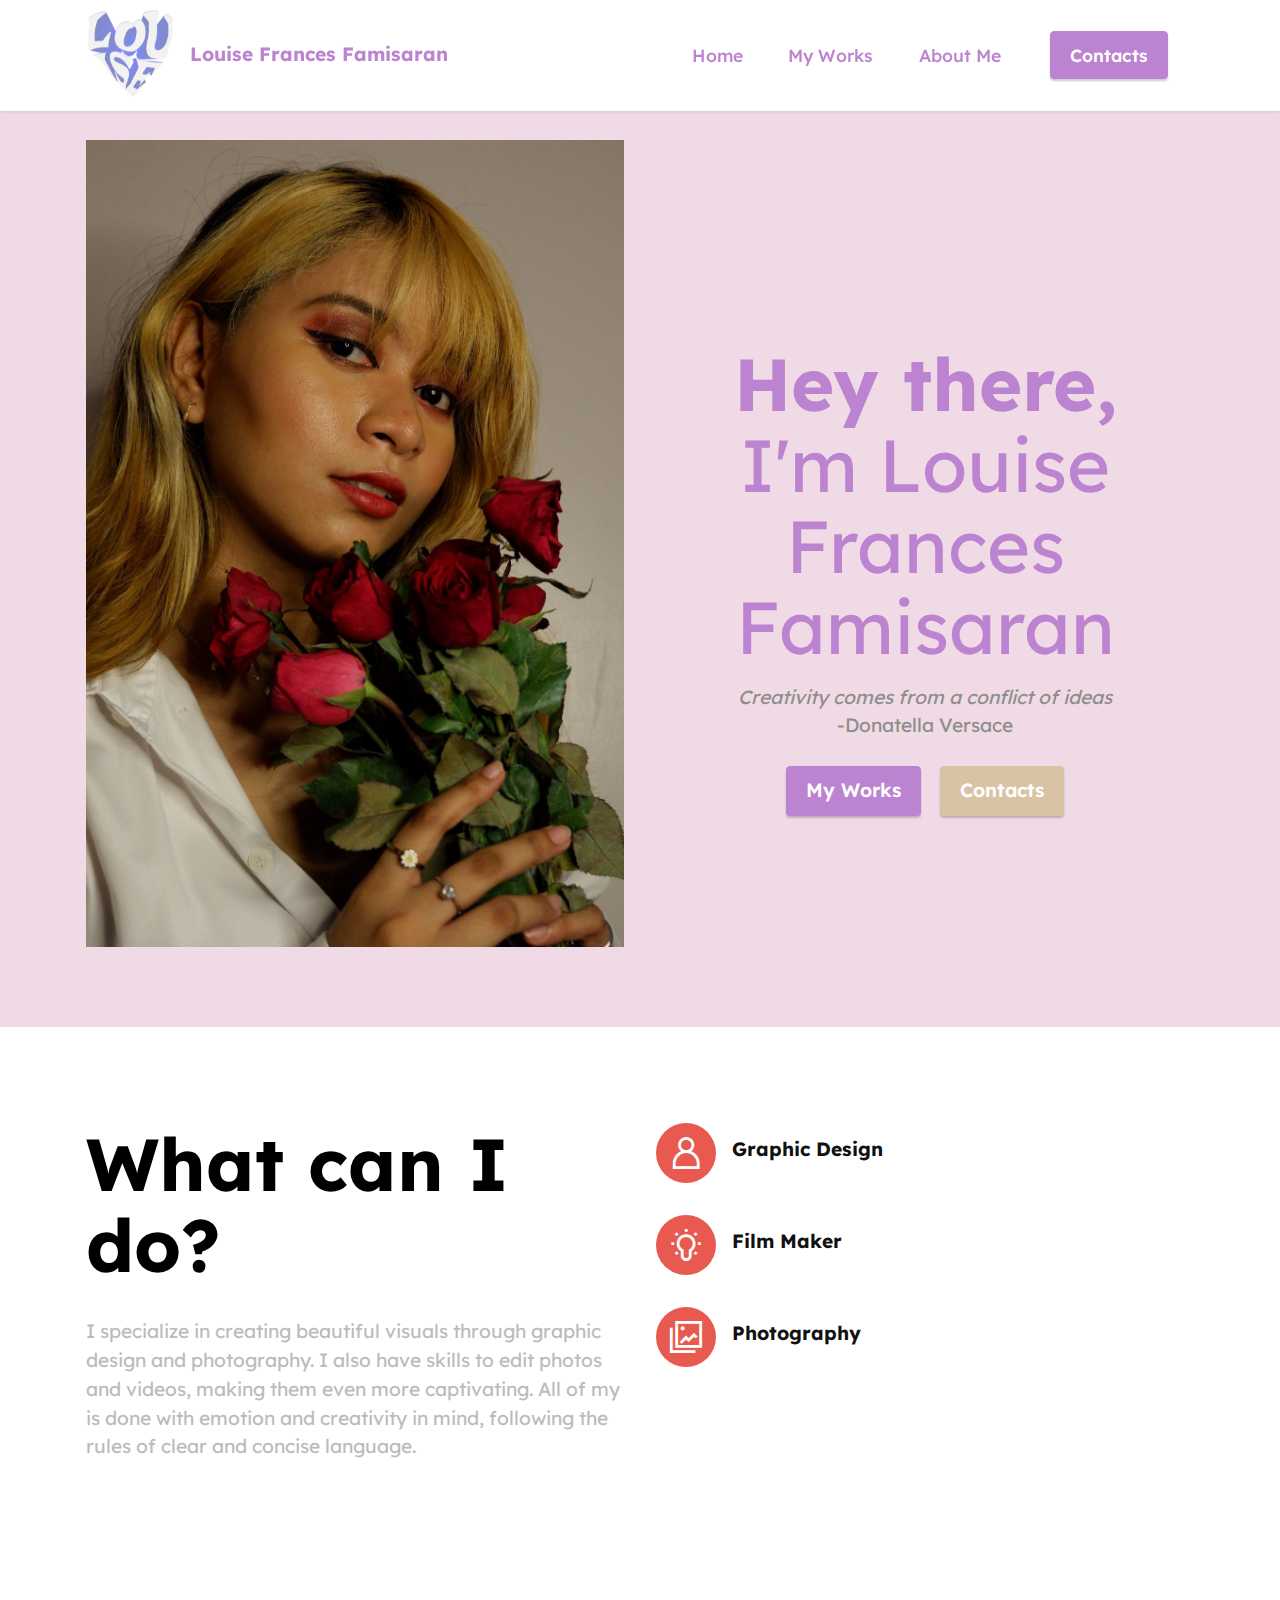
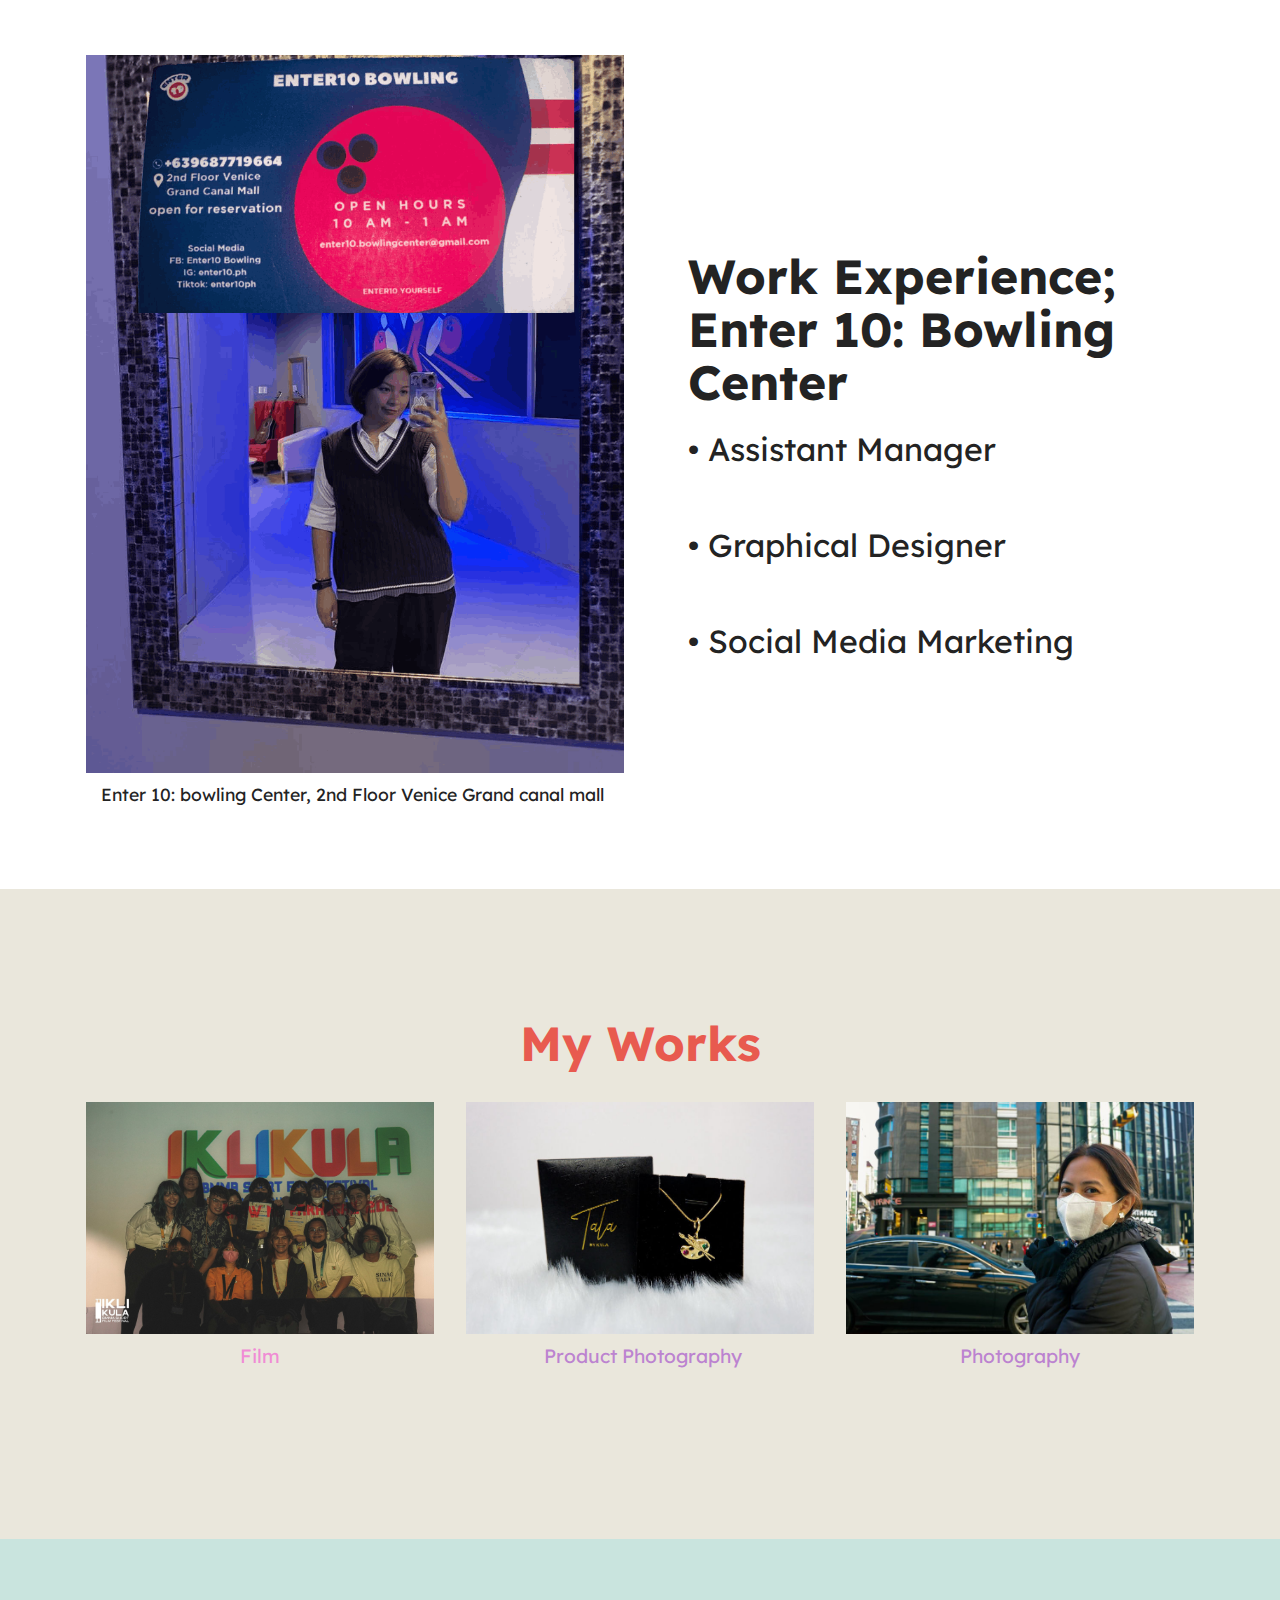
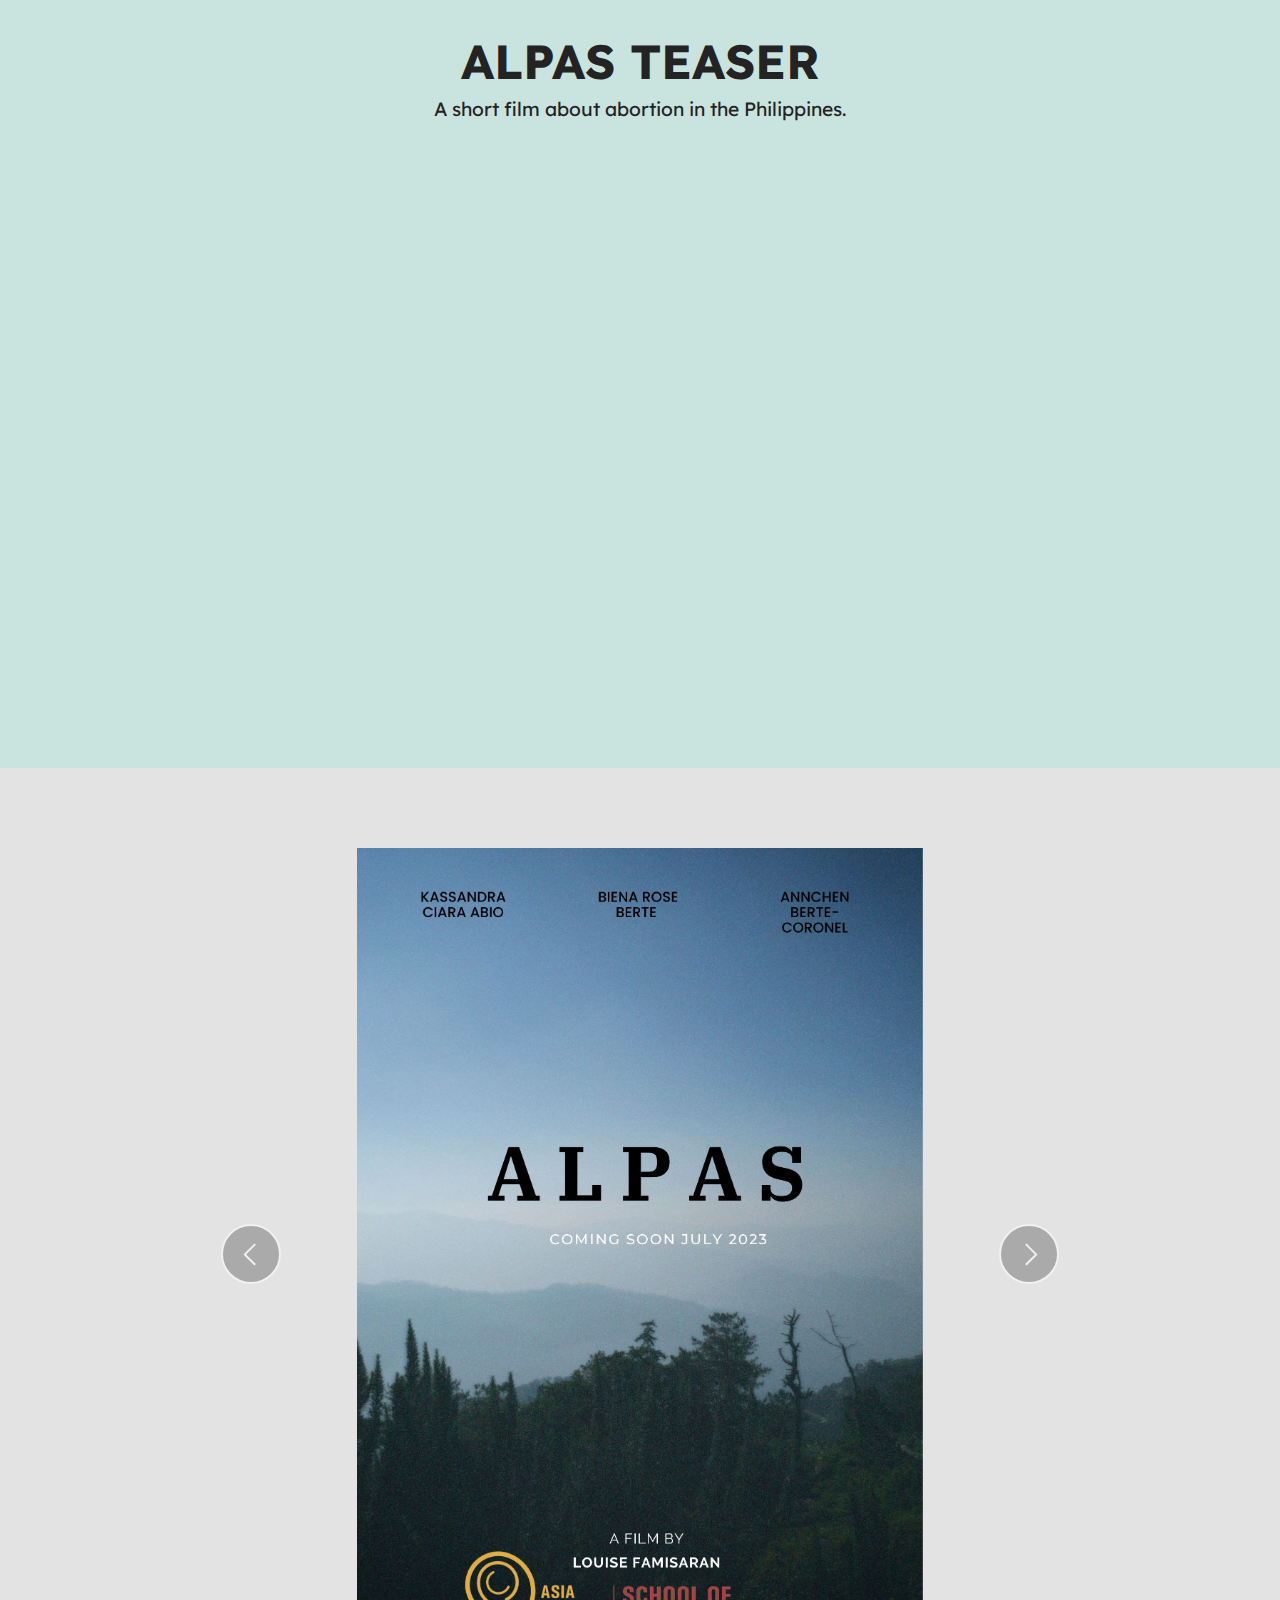
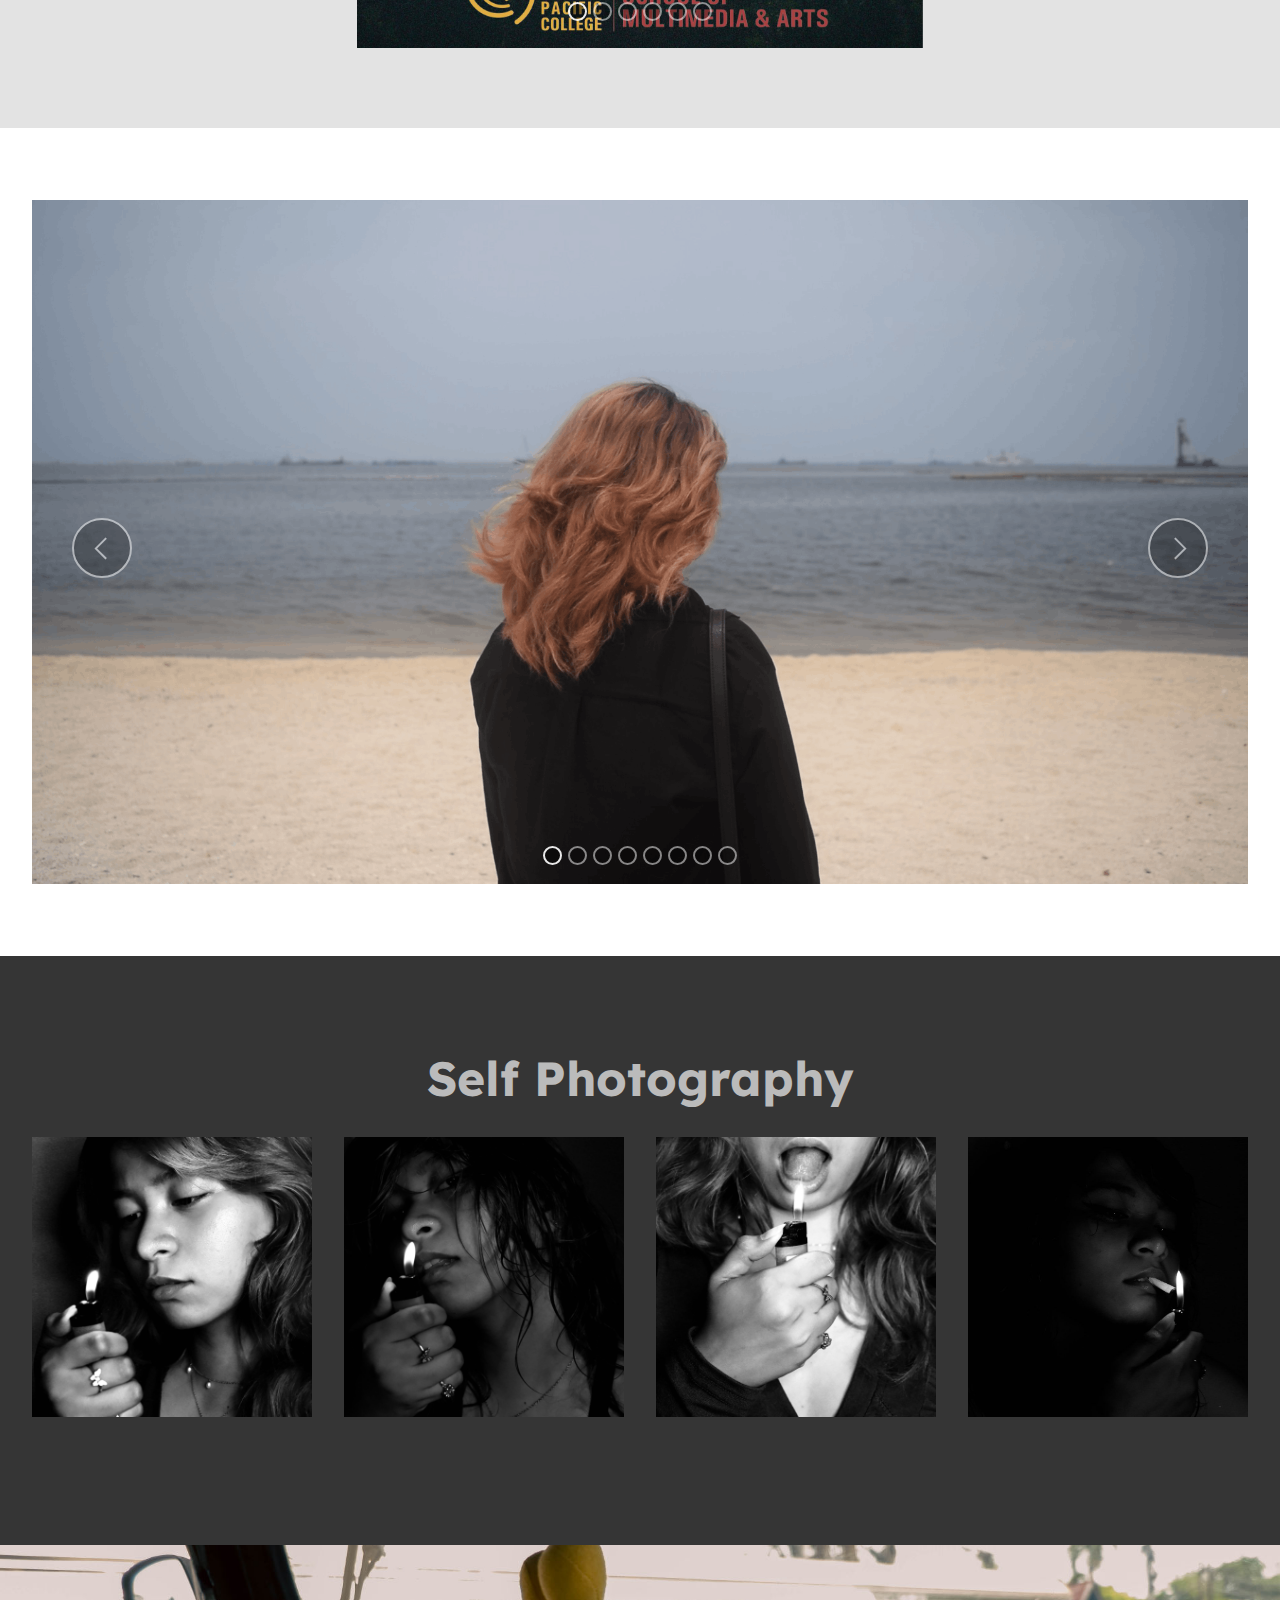
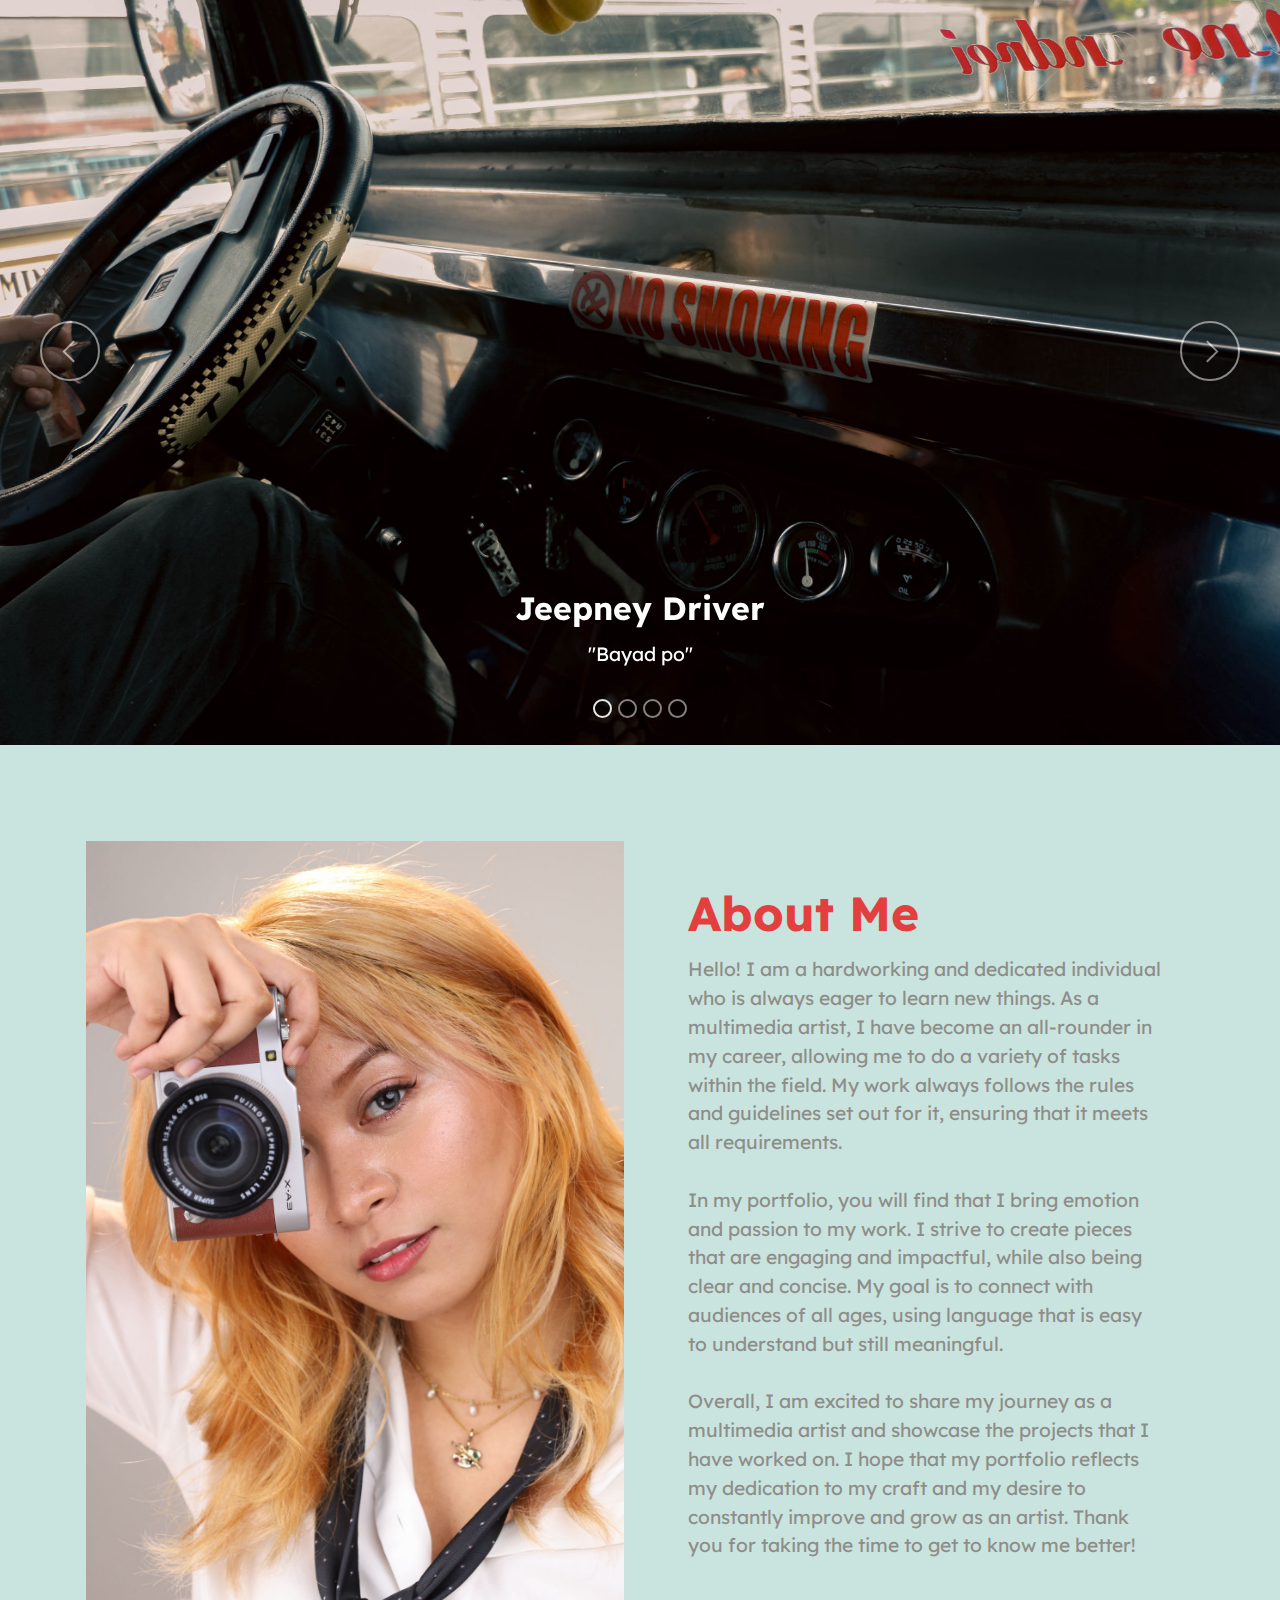
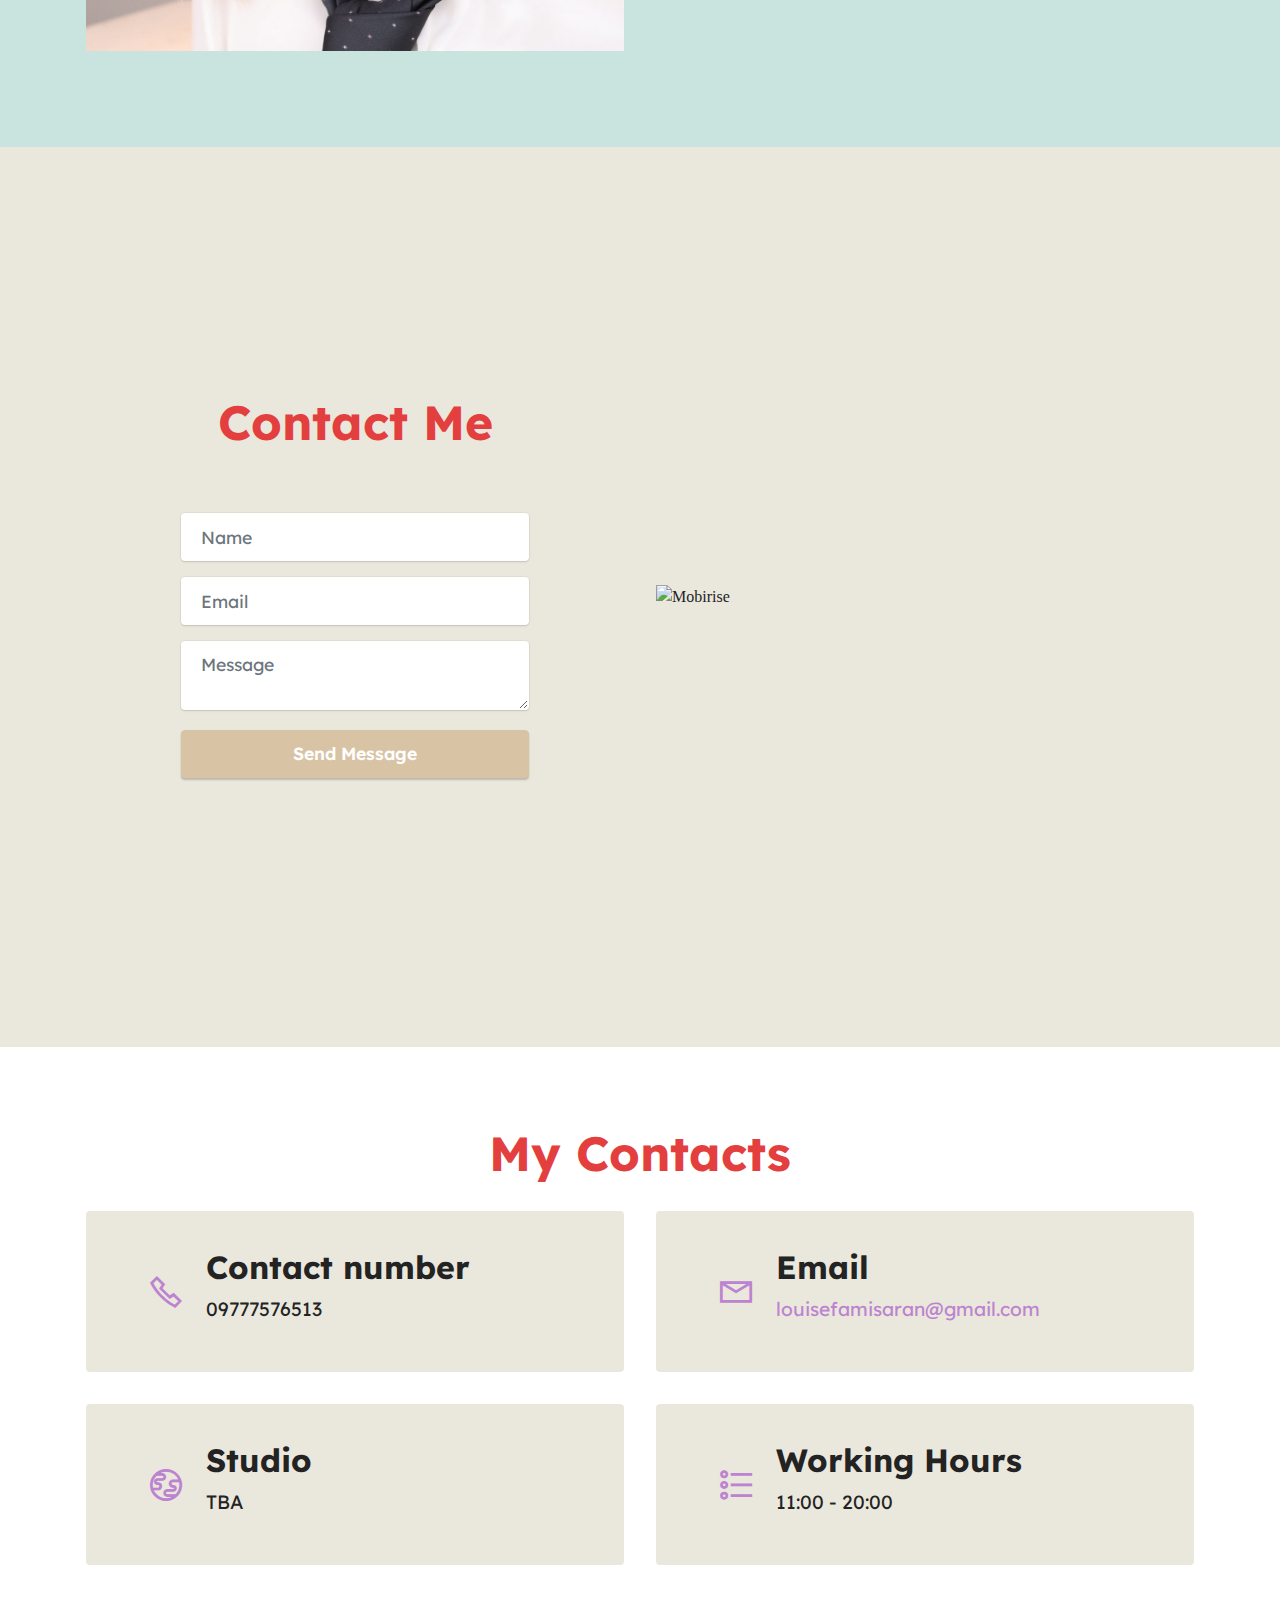
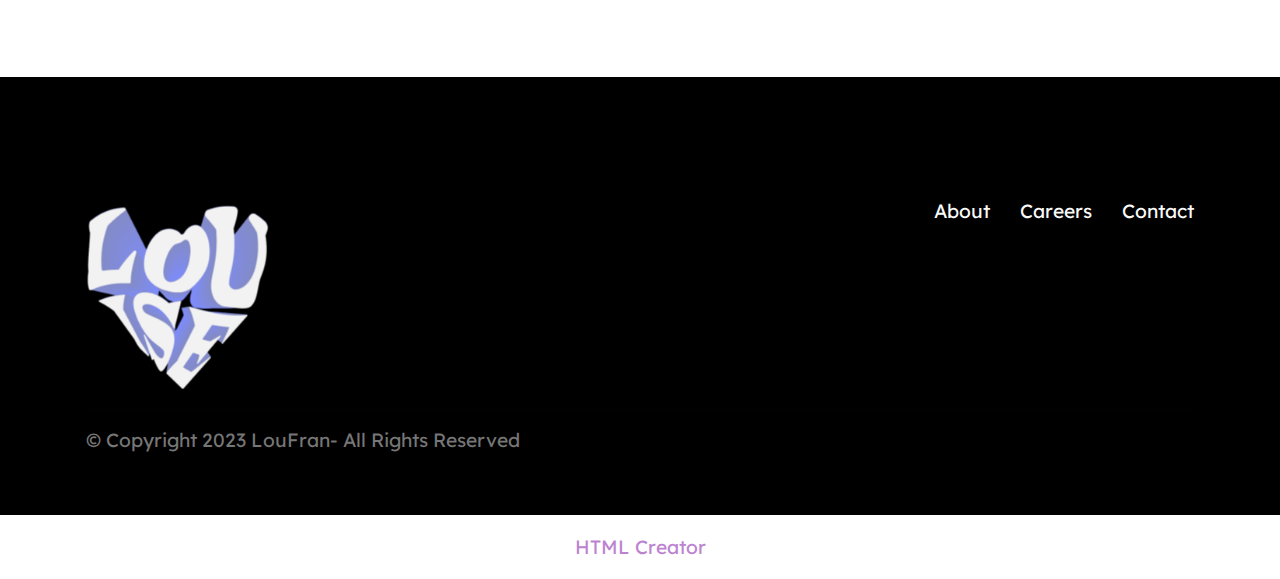
==== commit 61d986ed: "Add files via upload" ====
--- a/index.html
+++ b/index.html
@@ -1,12 +1,12 @@
 <!DOCTYPE html>
 <html  >
 <head>
-  <!-- Site made with Mobirise Website Builder v5.8.0, https://mobirise.com -->
+  <!-- Site made with Mobirise Website Builder v5.9.18, https://mobirise.com -->
   <meta charset="UTF-8">
   <meta http-equiv="X-UA-Compatible" content="IE=edge">
-  <meta name="generator" content="Mobirise v5.8.0, mobirise.com">
+  <meta name="generator" content="Mobirise v5.9.18, mobirise.com">
   <meta name="viewport" content="width=device-width, initial-scale=1, minimum-scale=1">
-  <link rel="shortcut icon" href="assets/images/logo.png" type="image/x-icon">
+  <link rel="shortcut icon" href="assets/images/logooo-238x235.png" type="image/x-icon">
   <meta name="description" content="">
   
   
@@ -20,7 +20,7 @@
   <link rel="stylesheet" href="assets/theme/css/style.css">
   <link rel="preload" href="https://fonts.googleapis.com/css?family=Lexend:100,200,300,400,500,600,700,800,900&display=swap" as="style" onload="this.onload=null;this.rel='stylesheet'">
   <noscript><link rel="stylesheet" href="https://fonts.googleapis.com/css?family=Lexend:100,200,300,400,500,600,700,800,900&display=swap"></noscript>
-  <link rel="preload" as="style" href="assets/mobirise/css/mbr-additional.css"><link rel="stylesheet" href="assets/mobirise/css/mbr-additional.css" type="text/css">
+  <link rel="preload" as="style" href="assets/mobirise/css/mbr-additional.css?v=YOUow9"><link rel="stylesheet" href="assets/mobirise/css/mbr-additional.css?v=YOUow9" type="text/css">
 
   
   
@@ -33,8 +33,12 @@
     <nav class="navbar navbar-dropdown navbar-fixed-top navbar-expand-lg">
         <div class="container">
             <div class="navbar-brand">
-                
-                <span class="navbar-caption-wrap"><a class="navbar-caption text-primary display-7" href="https://mobiri.se">Louise Frances<br>Famisaran Performing<br>and Media Arts</a></span>
+                <span class="navbar-logo">
+                    <a href="https://mobiri.se">
+                        <img src="assets/images/logooo-238x235.png" alt="Mobirise" style="height: 5.6rem;">
+                    </a>
+                </span>
+                <span class="navbar-caption-wrap"><a class="navbar-caption text-primary display-7" href="https://mobiri.se">Louise Frances Famisaran</a></span>
             </div>
             <button class="navbar-toggler" type="button" data-toggle="collapse" data-bs-toggle="collapse" data-target="#navbarSupportedContent" data-bs-target="#navbarSupportedContent" aria-controls="navbarNavAltMarkup" aria-expanded="false" aria-label="Toggle navigation">
                 <div class="hamburger">
@@ -45,12 +49,10 @@
                 </div>
             </button>
             <div class="collapse navbar-collapse" id="navbarSupportedContent">
-                <ul class="navbar-nav nav-dropdown" data-app-modern-menu="true"><li class="nav-item"><a class="nav-link link text-black text-primary display-4" href="#top">Home</a></li>
-                    <li class="nav-item"><a class="nav-link link text-black text-primary display-4" href="index.html#gallery5-3">My Works</a></li><li class="nav-item"><a class="nav-link link text-black text-primary display-4" href="index.html#image1-b">About Me</a></li>
-                    <li class="nav-item"><a class="nav-link link text-black text-primary display-4" href="index.html#pricing2-c">Pricing</a>
-                    </li></ul>
+                <ul class="navbar-nav nav-dropdown" data-app-modern-menu="true"><li class="nav-item"><a class="nav-link link text-primary display-4" href="#top">Home</a></li>
+                    <li class="nav-item"><a class="nav-link link text-primary display-4" href="index.html#gallery5-3">My Works</a></li><li class="nav-item"><a class="nav-link link text-primary display-4" href="index.html#image1-b">About Me</a></li></ul>
                 
-                <div class="navbar-buttons mbr-section-btn"><a class="btn btn-secondary display-4" href="index.html#form4-6">
+                <div class="navbar-buttons mbr-section-btn"><a class="btn btn-primary display-4" href="index.html#form4-6">
                         Contacts</a></div>
             </div>
         </div>
@@ -66,7 +68,7 @@
     <div class="container">
         <div class="row justify-content-center">
             <div class="col-12 col-md-6 image-wrapper">
-                <img class="w-100" src="assets/images/dscf4600.jpg" alt="Mobirise">
+                <img class="w-100" src="assets/images/dscf4600-1256x1884.jpeg" alt="Mobirise">
             </div>
             <div class="col-12 col-md">
                 <div class="text-wrapper text-center">
@@ -74,7 +76,7 @@
                         <strong>
 </strong><div><strong><br></strong></div><div><strong>Hey there, </strong></div><div>I'm Louise Frances Famisaran</div></h1>
                     <p class="mbr-text mbr-fonts-style display-7"><em>Creativity comes from a conflict of ideas</em><br>-Donatella Versace</p>
-                    <div class="mbr-section-btn mt-3"><a class="btn btn-primary display-7" href="index.html#gallery5-3">My Jobs</a> <a class="btn btn-secondary display-7" href="index.html#form4-6">Contacts</a></div>
+                    <div class="mbr-section-btn mt-3"><a class="btn btn-primary display-7" href="index.html#gallery5-3">My Works</a> <a class="btn btn-secondary display-7" href="index.html#form4-6">Contacts</a></div>
                 </div>
             </div>
         </div>
@@ -91,8 +93,8 @@
                 <div class="card-wrapper">
                     <div class="card-box align-left">
                         <h4 class="card-title mbr-fonts-style mb-4 display-1"><strong>What can I do?</strong></h4>
-                        <p class="mbr-text mbr-fonts-style mb-4 display-7"></p>
-                        <div class="mbr-section-btn"><a class="btn btn-primary display-4" href="index.html#gallery5-3">See my Jobs</a></div>
+                        <p class="mbr-text mbr-fonts-style mb-4 display-7">I specialize in creating beautiful visuals through graphic design and photography. I also have skills to edit photos and videos, making them even more captivating. All of my is done with emotion and creativity in mind, following the rules of clear and concise language.</p>
+                        
                     </div>
                 </div>
             </div>
@@ -103,8 +105,8 @@
                     </div>
                     <div class="text-box">
                         <h4 class="icon-title mbr-black mbr-fonts-style display-7">
-                            <strong>Performing Arts</strong></h4>
-                        <h5 class="icon-text mbr-black mbr-fonts-style display-4">I'm a certified Actress, Script writer and Director with 10 years of experience in theatre&nbsp;</h5>
+                            <strong>Graphic Design</strong></h4>
+                        <h5 class="icon-text mbr-black mbr-fonts-style display-4"></h5>
                     </div>
                 </div>
                 <div class="item mbr-flex">
@@ -112,9 +114,8 @@
                         <span class="mbr-iconfont mobi-mbri-idea mobi-mbri"></span>
                     </div>
                     <div class="text-box">
-                        <h4 class="icon-title mbr-black mbr-fonts-style display-7">
-                            <strong>Traditional Arts</strong></h4>
-                        <h5 class="icon-text mbr-black mbr-fonts-style display-4">I'm a independent artist with 20 years of experience, I'm a Bonafede artist since I child</h5>
+                        <h4 class="icon-title mbr-black mbr-fonts-style display-7"><strong>Film Maker&nbsp;</strong></h4>
+                        <h5 class="icon-text mbr-black mbr-fonts-style display-4"></h5>
                     </div>
                 </div>
                 <div class="item mbr-flex">
@@ -123,8 +124,32 @@
                     </div>
                     <div class="text-box">
                         <h4 class="icon-title mbr-black mbr-fonts-style display-7"><strong>Photography</strong></h4>
-                        <h5 class="icon-text mbr-black mbr-fonts-style display-4">I'm Amateur Photographer that started back in Grade 11&nbsp; &nbsp;</h5>
-                    </div>
+                        <h5 class="icon-text mbr-black mbr-fonts-style display-4"></h5>
+                    </div>
+                </div>
+            </div>
+        </div>
+    </div>
+</section>
+
+<section data-bs-version="5.1" class="image1 cid-ux0xTKYafN mbr-fullscreen" id="image1-z">
+    
+
+    
+    
+
+    <div class="container">
+        <div class="row align-items-center">
+            <div class="col-12 col-lg-6">
+                <div class="image-wrapper">
+                    <img src="assets/images/b95297a4-10a9-4e09-884d-eab2c00fa0ce-768x1024.png" alt="Mobirise Website Builder">
+                    <p class="mbr-description mbr-fonts-style pt-2 align-center display-4">Enter 10: bowling Center, 2nd Floor Venice Grand canal mall&nbsp;</p>
+                </div>
+            </div>
+            <div class="col-12 col-lg">
+                <div class="text-wrapper">
+                    <h3 class="mbr-section-title mbr-fonts-style mb-3 display-2"><strong><br>Work Experience;</strong><br><strong>Enter 10: Bowling Center</strong></h3>
+                    <p class="mbr-text mbr-fonts-style display-5">• Assistant Manager<br><br>• Graphical Designer<br><br>• Social Media Marketing</p>
                 </div>
             </div>
         </div>
@@ -143,24 +168,24 @@
         </div>
         <div class="row mbr-gallery mt-4">
             <div class="col-12 col-md-6 col-lg-4 item gallery-image active">
-                <div class="item-wrapper" data-toggle="modal" data-bs-toggle="modal" data-target="#twk6ytZ5fa-modal" data-bs-target="#twk6ytZ5fa-modal">
-                    <img class="w-100" src="assets/images/296111319-112920071495358-2136188807371812417-n.jpg" alt="" data-slide-to="0" data-bs-slide-to="0" data-target="#lb-twk6ytZ5fa" data-bs-target="#lb-twk6ytZ5fa">
+                <div class="item-wrapper" data-toggle="modal" data-bs-toggle="modal" data-target="#ux0GGjaUTg-modal" data-bs-target="#ux0GGjaUTg-modal">
+                    <img class="w-100" src="assets/images/296111319-112920071495358-2136188807371812417-n.jpg" alt="" data-slide-to="0" data-bs-slide-to="0" data-target="#lb-ux0GGjaUTg" data-bs-target="#lb-ux0GGjaUTg">
                     <div class="icon-wrapper">
                         <span class="mobi-mbri mobi-mbri-search mbr-iconfont mbr-iconfont-btn"></span>
                     </div>
                 </div>
-                <h6 class="mbr-item-subtitle mbr-fonts-style align-center mb-2 mt-2 display-7"><strong><a href="index.html#slider2-7" class="text-primary">Performing</a></strong></h6>
+                <h6 class="mbr-item-subtitle mbr-fonts-style align-center mb-2 mt-2 display-7">Film</h6>
             </div><div class="col-12 col-md-6 col-lg-4 item gallery-image">
-                <div class="item-wrapper" data-toggle="modal" data-bs-toggle="modal" data-target="#twk6ytZ5fa-modal" data-bs-target="#twk6ytZ5fa-modal">
-                    <img class="w-100" src="assets/images/screenshot-2024.png" alt="" data-slide-to="1" data-bs-slide-to="1" data-target="#lb-twk6ytZ5fa" data-bs-target="#lb-twk6ytZ5fa">
+                <div class="item-wrapper" data-toggle="modal" data-bs-toggle="modal" data-target="#ux0GGjaUTg-modal" data-bs-target="#ux0GGjaUTg-modal">
+                    <img class="w-100" src="assets/images/272764109-1000027307311994-8581635366281090344-n-815x543.jpg" alt="" data-slide-to="1" data-bs-slide-to="1" data-target="#lb-ux0GGjaUTg" data-bs-target="#lb-ux0GGjaUTg">
                     <div class="icon-wrapper">
                         <span class="mobi-mbri mobi-mbri-search mbr-iconfont mbr-iconfont-btn"></span>
                     </div>
                 </div>
-                <h6 class="mbr-item-subtitle mbr-fonts-style align-center mb-2 mt-2 display-7"><strong><a href="index.html#slider2-8" class="text-primary">Traditional Arts</a></strong></h6>
+                <h6 class="mbr-item-subtitle mbr-fonts-style align-center mb-2 mt-2 display-7"><strong><a href="index.html#slider2-8" class="text-primary">&nbsp;Product Photography</a></strong></h6>
             </div><div class="col-12 col-md-6 col-lg-4 item gallery-image">
-                <div class="item-wrapper" data-toggle="modal" data-bs-toggle="modal" data-target="#twk6ytZ5fa-modal" data-bs-target="#twk6ytZ5fa-modal">
-                    <img class="w-100" src="assets/images/dscf4385.jpg" alt="" data-slide-to="2" data-bs-slide-to="2" data-target="#lb-twk6ytZ5fa" data-bs-target="#lb-twk6ytZ5fa">
+                <div class="item-wrapper" data-toggle="modal" data-bs-toggle="modal" data-target="#ux0GGjaUTg-modal" data-bs-target="#ux0GGjaUTg-modal">
+                    <img class="w-100" src="assets/images/photo-2023-09-06-10-24-51-815x543.jpg" alt="" data-slide-to="2" data-bs-slide-to="2" data-target="#lb-ux0GGjaUTg" data-bs-target="#lb-ux0GGjaUTg">
                     <div class="icon-wrapper">
                         <span class="mobi-mbri mobi-mbri-search mbr-iconfont mbr-iconfont-btn"></span>
                     </div>
@@ -172,36 +197,36 @@
             
         </div>
 
-        <div class="modal mbr-slider" tabindex="-1" role="dialog" aria-hidden="true" id="twk6ytZ5fa-modal">
+        <div class="modal mbr-slider" tabindex="-1" role="dialog" aria-hidden="true" id="ux0GGjaUTg-modal">
             <div class="modal-dialog" role="document">
                 <div class="modal-content">
                     <div class="modal-body">
-                        <div class="carousel slide" id="lb-twk6ytZ5fa" data-interval="5000" data-bs-interval="5000">
+                        <div class="carousel slide" id="lb-ux0GGjaUTg" data-interval="5000" data-bs-interval="5000">
                             <div class="carousel-inner">
                                 <div class="carousel-item active">
                                     <img class="d-block w-100" src="assets/images/296111319-112920071495358-2136188807371812417-n.jpg" alt="">
                                 </div><div class="carousel-item">
-                                    <img class="d-block w-100" src="assets/images/screenshot-2024.png" alt="">
+                                    <img class="d-block w-100" src="assets/images/272764109-1000027307311994-8581635366281090344-n-815x543.jpg" alt="">
                                 </div><div class="carousel-item">
-                                    <img class="d-block w-100" src="assets/images/dscf4385.jpg" alt="">
+                                    <img class="d-block w-100" src="assets/images/photo-2023-09-06-10-24-51-815x543.jpg" alt="">
                                 </div>
                                 
                                 
                                 
                             </div>
                             <ol class="carousel-indicators">
-                                <li data-slide-to="0" data-bs-slide-to="0" class="active" data-target="#lb-twk6ytZ5fa" data-bs-target="#lb-twk6ytZ5fa"></li><li data-slide-to="1" data-bs-slide-to="1" class="" data-target="#lb-twk6ytZ5fa" data-bs-target="#lb-twk6ytZ5fa"></li>
-                                <li data-slide-to="2" data-bs-slide-to="2" data-target="#lb-twk6ytZ5fa" data-bs-target="#lb-twk6ytZ5fa"></li>
+                                <li data-slide-to="0" data-bs-slide-to="0" class="active" data-target="#lb-ux0GGjaUTg" data-bs-target="#lb-ux0GGjaUTg"></li><li data-slide-to="1" data-bs-slide-to="1" class="" data-target="#lb-ux0GGjaUTg" data-bs-target="#lb-ux0GGjaUTg"></li>
+                                <li data-slide-to="2" data-bs-slide-to="2" data-target="#lb-ux0GGjaUTg" data-bs-target="#lb-ux0GGjaUTg"></li>
                                 
                                 
                             </ol>
                             <a role="button" href="" class="close" data-dismiss="modal" data-bs-dismiss="modal" aria-label="Close">
                             </a>
-                            <a class="carousel-control-prev carousel-control" role="button" data-slide="prev" data-bs-slide="prev" href="#lb-twk6ytZ5fa">
+                            <a class="carousel-control-prev carousel-control" role="button" data-slide="prev" data-bs-slide="prev" href="#lb-ux0GGjaUTg">
                                 <span class="mobi-mbri mobi-mbri-arrow-prev" aria-hidden="true"></span>
                                 <span class="sr-only visually-hidden">Previous</span>
                             </a>
-                            <a class="carousel-control-next carousel-control" role="button" data-slide="next" data-bs-slide="next" href="#lb-twk6ytZ5fa">
+                            <a class="carousel-control-next carousel-control" role="button" data-slide="next" data-bs-slide="next" href="#lb-ux0GGjaUTg">
                                 <span class="mobi-mbri mobi-mbri-arrow-next" aria-hidden="true"></span>
                                 <span class="sr-only visually-hidden">Next</span>
                             </a>
@@ -213,6 +238,24 @@
     </div>
 </section>
 
+<section data-bs-version="5.1" class="video2 cid-ujwDymjzqq" id="video2-x">
+    
+    
+    
+    <div class="container">
+        <div class="mbr-section-head">
+            <h4 class="mbr-section-title mbr-fonts-style mb-0 display-2"><strong>ALPAS TEASER</strong></h4>
+            <h5 class="mbr-section-subtitle mbr-fonts-style mb-0 mt-2 display-7">A short film about abortion in the Philippines.</h5>
+        </div>
+        <div class="row justify-content-center mt-4">
+            <div class="col-12 col-md-10 video-block">
+                <div class="video-wrapper"><iframe class="mbr-embedded-video" src="https://www.youtube.com/embed/k0yUq8lcQb8?rel=0&amp;amp;mute=1&amp;showinfo=0&amp;autoplay=1&amp;loop=0" width="1280" height="720" frameborder="0" allowfullscreen></iframe></div>
+                
+            </div>
+        </div>
+    </div>
+</section>
+
 <section data-bs-version="5.1" class="slider2 cid-twjVW9djuD" id="slider2-7">
     
 
@@ -220,38 +263,53 @@
     <div class="container">
         <div class="row justify-content-center">
             <div class="col-12 col-md-10">
-                <div class="carousel slide" id="twk6yuBxOH" data-interval="5000" data-bs-interval="5000">
+                <div class="carousel slide" id="ux0GGkdc1I" data-interval="5000" data-bs-interval="5000">
                     
                     <ol class="carousel-indicators">
-                        <li data-slide-to="0" data-bs-slide-to="0" class="active" data-target="#twk6yuBxOH" data-bs-target="#twk6yuBxOH"></li>
-                        <li data-slide-to="1" data-bs-slide-to="1" data-target="#twk6yuBxOH" data-bs-target="#twk6yuBxOH"></li>
-                        <li data-slide-to="2" data-bs-slide-to="2" data-target="#twk6yuBxOH" data-bs-target="#twk6yuBxOH"></li>
+                        <li data-slide-to="0" data-bs-slide-to="0" class="active" data-target="#ux0GGkdc1I" data-bs-target="#ux0GGkdc1I"></li>
+                        <li data-slide-to="1" data-bs-slide-to="1" data-target="#ux0GGkdc1I" data-bs-target="#ux0GGkdc1I"></li><li data-slide-to="2" data-bs-slide-to="2" data-target="#ux0GGkdc1I" data-bs-target="#ux0GGkdc1I"></li><li data-slide-to="3" data-bs-slide-to="3" data-target="#ux0GGkdc1I" data-bs-target="#ux0GGkdc1I"></li><li data-slide-to="4" data-bs-slide-to="4" data-target="#ux0GGkdc1I" data-bs-target="#ux0GGkdc1I"></li><li data-slide-to="5" data-bs-slide-to="5" data-target="#ux0GGkdc1I" data-bs-target="#ux0GGkdc1I"></li>
+                        
                     </ol>
                     <div class="carousel-inner">
                         <div class="carousel-item slider-image item active">
                             <div class="item-wrapper">
-                                <img class="d-block w-100" src="assets/images/290557716-104611805639222-2487197471550590180-n.jpg" alt="Mobirise Website Builder">
+                                <img class="d-block w-100" src="assets/images/film-poster-1-1587x2245.jpg" alt="Mobirise Website Builder" data-slide-to="0" data-bs-slide-to="0">
+                                
+                            </div>
+                        </div><div class="carousel-item slider-image item">
+                            <div class="item-wrapper">
+                                <img class="d-block w-100" src="assets/images/290557716-104611805639222-2487197471550590180-n.jpg" alt="Mobirise Website Builder" data-slide-to="1" data-bs-slide-to="1">
+                                
+                            </div>
+                        </div><div class="carousel-item slider-image item">
+                            <div class="item-wrapper">
+                                <img class="d-block w-100" src="assets/images/poster-2-1448x2048.jpg" alt="Mobirise Website Builder" data-slide-to="2" data-bs-slide-to="2">
+                                
+                            </div>
+                        </div><div class="carousel-item slider-image item">
+                            <div class="item-wrapper">
+                                <img class="d-block w-100" src="assets/images/creative-1448x1448.jpg" alt="Mobirise Website Builder" data-slide-to="3" data-bs-slide-to="3">
+                                
+                            </div>
+                        </div><div class="carousel-item slider-image item">
+                            <div class="item-wrapper">
+                                <img class="d-block w-100" src="assets/images/creative-soma-1448x1448.jpg" alt="Mobirise Website Builder" data-slide-to="4" data-bs-slide-to="4">
+                                
+                            </div>
+                        </div><div class="carousel-item slider-image item">
+                            <div class="item-wrapper">
+                                <img class="d-block w-100" src="assets/images/cover-page-1448x1448.jpg" alt="Mobirise Website Builder" data-slide-to="5" data-bs-slide-to="5">
                                 
                             </div>
                         </div>
-                        <div class="carousel-item slider-image item">
-                            <div class="item-wrapper">
-                                <img class="d-block w-100" src="assets/images/296111319-112920071495358-2136188807371812417-n.jpg" alt="Mobirise Website Builder">
-                                
-                            </div>
-                        </div>
-                        <div class="carousel-item slider-image item">
-                            <div class="item-wrapper">
-                                <img class="d-block w-100" src="assets/images/70987806-2914686115227058-7019699766967664640-n.jpg" alt="Mobirise Website Builder">
-                                
-                            </div>
-                        </div>
-                    </div>
-                    <a class="carousel-control carousel-control-prev" role="button" data-slide="prev" data-bs-slide="prev" href="#twk6yuBxOH">
+                        
+                        
+                    </div>
+                    <a class="carousel-control carousel-control-prev" role="button" data-slide="prev" data-bs-slide="prev" href="#ux0GGkdc1I">
                         <span class="mobi-mbri mobi-mbri-arrow-prev" aria-hidden="true"></span>
                         <span class="sr-only visually-hidden">Previous</span>
                     </a>
-                    <a class="carousel-control carousel-control-next" role="button" data-slide="next" data-bs-slide="next" href="#twk6yuBxOH">
+                    <a class="carousel-control carousel-control-next" role="button" data-slide="next" data-bs-slide="next" href="#ux0GGkdc1I">
                         <span class="mobi-mbri mobi-mbri-arrow-next" aria-hidden="true"></span>
                         <span class="sr-only visually-hidden">Next</span>
                     </a>
@@ -261,45 +319,70 @@
     </div>
 </section>
 
-<section data-bs-version="5.1" class="slider2 cid-twjWzgVVhK" id="slider2-8">
-    
-
-    
-    <div class="container">
+<section data-bs-version="5.1" class="slider2 cid-twjXGSO2W0" id="slider2-b">
+    
+
+    
+    <div class="container-fluid">
         <div class="row justify-content-center">
-            <div class="col-12 col-md-10">
-                <div class="carousel slide" id="twk6yv49m3" data-interval="5000" data-bs-interval="5000">
+            <div class="col-12 col-md-8 col-lg-12">
+                <div class="carousel slide" id="ux0GGkDcVW" data-interval="5000" data-bs-interval="5000">
                     
                     <ol class="carousel-indicators">
-                        <li data-slide-to="0" data-bs-slide-to="0" class="active" data-target="#twk6yv49m3" data-bs-target="#twk6yv49m3"></li>
-                        <li data-slide-to="1" data-bs-slide-to="1" data-target="#twk6yv49m3" data-bs-target="#twk6yv49m3"></li>
-                        <li data-slide-to="2" data-bs-slide-to="2" data-target="#twk6yv49m3" data-bs-target="#twk6yv49m3"></li>
+                        <li data-slide-to="0" data-bs-slide-to="0" class="active" data-target="#ux0GGkDcVW" data-bs-target="#ux0GGkDcVW"></li><li data-slide-to="1" data-bs-slide-to="1" class="" data-target="#ux0GGkDcVW" data-bs-target="#ux0GGkDcVW"></li><li data-slide-to="2" data-bs-slide-to="2" class="" data-target="#ux0GGkDcVW" data-bs-target="#ux0GGkDcVW"></li><li data-slide-to="3" data-bs-slide-to="3" class="" data-target="#ux0GGkDcVW" data-bs-target="#ux0GGkDcVW"></li><li data-slide-to="4" data-bs-slide-to="4" class="" data-target="#ux0GGkDcVW" data-bs-target="#ux0GGkDcVW"></li><li data-slide-to="5" data-bs-slide-to="5" class="" data-target="#ux0GGkDcVW" data-bs-target="#ux0GGkDcVW"></li><li data-slide-to="6" data-bs-slide-to="6" class="" data-target="#ux0GGkDcVW" data-bs-target="#ux0GGkDcVW"></li><li data-slide-to="7" data-bs-slide-to="7" class="" data-target="#ux0GGkDcVW" data-bs-target="#ux0GGkDcVW"></li>
+                        
+                        
                     </ol>
                     <div class="carousel-inner">
+                        
+                        
                         <div class="carousel-item slider-image item active">
                             <div class="item-wrapper">
-                                <img class="d-block w-100" src="assets/images/screenshot-2023-02-19.png" alt="Mobirise Website Builder">
+                                <img class="d-block w-100" src="assets/images/media-player-28-05-2023-9-19-54-pm-1920x1080.png" alt="Mobirise Website Builder" data-slide-to="0" data-bs-slide-to="0">
+                                
+                            </div>
+                        </div><div class="carousel-item slider-image item">
+                            <div class="item-wrapper">
+                                <img class="d-block w-100" src="assets/images/photo-2023-09-06-10-24-55-1280x853.jpg" alt="Mobirise Website Builder" data-slide-to="1" data-bs-slide-to="1">
+                                
+                            </div>
+                        </div><div class="carousel-item slider-image item">
+                            <div class="item-wrapper">
+                                <img class="d-block w-100" src="assets/images/photo-2023-09-06-10-24-52-1280x853.jpg" alt="Mobirise Website Builder" data-slide-to="2" data-bs-slide-to="2">
+                                
+                            </div>
+                        </div><div class="carousel-item slider-image item">
+                            <div class="item-wrapper">
+                                <img class="d-block w-100" src="assets/images/photo-2023-09-06-10-24-44-2-1280x853.jpg" alt="Mobirise Website Builder" data-slide-to="3" data-bs-slide-to="3">
+                                
+                            </div>
+                        </div><div class="carousel-item slider-image item">
+                            <div class="item-wrapper">
+                                <img class="d-block w-100" src="assets/images/photo-2023-09-06-10-24-45-1280x853.jpg" alt="Mobirise Website Builder" data-slide-to="4" data-bs-slide-to="4">
+                                
+                            </div>
+                        </div><div class="carousel-item slider-image item">
+                            <div class="item-wrapper">
+                                <img class="d-block w-100" src="assets/images/photo-2023-09-06-10-24-46-1280x853.jpg" alt="Mobirise Website Builder" data-slide-to="5" data-bs-slide-to="5">
+                                
+                            </div>
+                        </div><div class="carousel-item slider-image item">
+                            <div class="item-wrapper">
+                                <img class="d-block w-100" src="assets/images/img-7653-1280x812.jpg" alt="Mobirise Website Builder" data-slide-to="6" data-bs-slide-to="6">
+                                
+                            </div>
+                        </div><div class="carousel-item slider-image item">
+                            <div class="item-wrapper">
+                                <img class="d-block w-100" src="assets/images/img-8017-enhanced-nr-1280x765.jpg" alt="Mobirise Website Builder" data-slide-to="7" data-bs-slide-to="7">
                                 
                             </div>
                         </div>
-                        <div class="carousel-item slider-image item">
-                            <div class="item-wrapper">
-                                <img class="d-block w-100" src="assets/images/screenshot-2023-02-20.png" alt="Mobirise Website Builder">
-                                
-                            </div>
-                        </div>
-                        <div class="carousel-item slider-image item">
-                            <div class="item-wrapper">
-                                <img class="d-block w-100" src="assets/images/screenshot-2023-02-21.png" alt="Mobirise Website Builder">
-                                
-                            </div>
-                        </div>
-                    </div>
-                    <a class="carousel-control carousel-control-prev" role="button" data-slide="prev" data-bs-slide="prev" href="#twk6yv49m3">
+                    </div>
+                    <a class="carousel-control carousel-control-prev" role="button" data-slide="prev" data-bs-slide="prev" href="#ux0GGkDcVW">
                         <span class="mobi-mbri mobi-mbri-arrow-prev" aria-hidden="true"></span>
                         <span class="sr-only visually-hidden">Previous</span>
                     </a>
-                    <a class="carousel-control carousel-control-next" role="button" data-slide="next" data-bs-slide="next" href="#twk6yv49m3">
+                    <a class="carousel-control carousel-control-next" role="button" data-slide="next" data-bs-slide="next" href="#ux0GGkDcVW">
                         <span class="mobi-mbri mobi-mbri-arrow-next" aria-hidden="true"></span>
                         <span class="sr-only visually-hidden">Next</span>
                     </a>
@@ -309,51 +392,157 @@
     </div>
 </section>
 
-<section data-bs-version="5.1" class="slider2 cid-twjXGSO2W0" id="slider2-b">
-    
-
-    
-    <div class="container">
-        <div class="row justify-content-center">
-            <div class="col-12 col-md-10">
-                <div class="carousel slide" id="twk6yvBvEB" data-interval="5000" data-bs-interval="5000">
+<section data-bs-version="5.1" class="gallery6 mbr-gallery cid-tQYMobbAtJ" id="gallery6-q">
+    
+
+    
+    
+
+    <div class="container-fluid">
+        <div class="mbr-section-head">
+            <h3 class="mbr-section-title mbr-fonts-style align-center m-0 display-2"><strong>Self Photography</strong></h3>
+            
+        </div>
+        <div class="row mbr-gallery mt-4">
+            <div class="col-12 col-md-6 col-lg-3 item gallery-image active">
+                <div class="item-wrapper" data-toggle="modal" data-bs-toggle="modal" data-target="#ux0GGl8BIH-modal" data-bs-target="#ux0GGl8BIH-modal">
+                    <img class="w-100" src="assets/images/262694739-1078543036228893-6277761482148347033-n-1184x1184.jpg" alt="Mobirise Website Builder" data-slide-to="0" data-bs-slide-to="0" data-target="#lb-ux0GGl8BIH" data-bs-target="#lb-ux0GGl8BIH">
+                    <div class="icon-wrapper">
+                        <span class="mobi-mbri mobi-mbri-search mbr-iconfont mbr-iconfont-btn"></span>
+                    </div>
+                </div>
+                
+            </div><div class="col-12 col-md-6 col-lg-3 item gallery-image active">
+                <div class="item-wrapper" data-toggle="modal" data-bs-toggle="modal" data-target="#ux0GGl8BIH-modal" data-bs-target="#ux0GGl8BIH-modal">
+                    <img class="w-100" src="assets/images/263721310-322178826431554-6744866659146802080-n-1184x1184.jpg" alt="Mobirise Website Builder" data-slide-to="1" data-bs-slide-to="1" data-target="#lb-ux0GGl8BIH" data-bs-target="#lb-ux0GGl8BIH">
+                    <div class="icon-wrapper">
+                        <span class="mobi-mbri mobi-mbri-search mbr-iconfont mbr-iconfont-btn"></span>
+                    </div>
+                </div>
+                
+            </div><div class="col-12 col-md-6 col-lg-3 item gallery-image active">
+                <div class="item-wrapper" data-toggle="modal" data-bs-toggle="modal" data-target="#ux0GGl8BIH-modal" data-bs-target="#ux0GGl8BIH-modal">
+                    <img class="w-100" src="assets/images/263476223-278226051026883-7041854948105010977-n-1184x1184.jpg" alt="Mobirise Website Builder" data-slide-to="2" data-bs-slide-to="2" data-target="#lb-ux0GGl8BIH" data-bs-target="#lb-ux0GGl8BIH">
+                    <div class="icon-wrapper">
+                        <span class="mobi-mbri mobi-mbri-search mbr-iconfont mbr-iconfont-btn"></span>
+                    </div>
+                </div>
+                
+            </div><div class="col-12 col-md-6 col-lg-3 item gallery-image active">
+                <div class="item-wrapper" data-toggle="modal" data-bs-toggle="modal" data-target="#ux0GGl8BIH-modal" data-bs-target="#ux0GGl8BIH-modal">
+                    <img class="w-100" src="assets/images/266817503-208149908178230-2720540681617987169-n-907x907.jpg" alt="Mobirise Website Builder" data-slide-to="3" data-bs-slide-to="3" data-target="#lb-ux0GGl8BIH" data-bs-target="#lb-ux0GGl8BIH">
+                    <div class="icon-wrapper">
+                        <span class="mobi-mbri mobi-mbri-search mbr-iconfont mbr-iconfont-btn"></span>
+                    </div>
+                </div>
+                
+            </div>
+            
+            
+            
+        </div>
+
+        <div class="modal mbr-slider" tabindex="-1" role="dialog" aria-hidden="true" id="ux0GGl8BIH-modal">
+            <div class="modal-dialog" role="document">
+                <div class="modal-content">
+                    <div class="modal-body">
+                        <div class="carousel slide" id="lb-ux0GGl8BIH" data-interval="5000" data-bs-interval="5000">
+                            <div class="carousel-inner">
+                                <div class="carousel-item active">
+                                    <img class="d-block w-100" src="assets/images/262694739-1078543036228893-6277761482148347033-n-1184x1184.jpg" alt="Mobirise Website Builder">
+                                </div><div class="carousel-item">
+                                    <img class="d-block w-100" src="assets/images/263721310-322178826431554-6744866659146802080-n-1184x1184.jpg" alt="Mobirise Website Builder">
+                                </div><div class="carousel-item">
+                                    <img class="d-block w-100" src="assets/images/263476223-278226051026883-7041854948105010977-n-1184x1184.jpg" alt="Mobirise Website Builder">
+                                </div><div class="carousel-item">
+                                    <img class="d-block w-100" src="assets/images/266817503-208149908178230-2720540681617987169-n-907x907.jpg" alt="Mobirise Website Builder">
+                                </div>
+                                
+                                
+                                
+                            </div>
+                            <ol class="carousel-indicators">
+                                <li data-slide-to="0" data-bs-slide-to="0" class="active" data-target="#lb-ux0GGl8BIH" data-bs-target="#lb-ux0GGl8BIH"></li><li data-slide-to="1" data-bs-slide-to="1" class="" data-target="#lb-ux0GGl8BIH" data-bs-target="#lb-ux0GGl8BIH"></li><li data-slide-to="2" data-bs-slide-to="2" class="" data-target="#lb-ux0GGl8BIH" data-bs-target="#lb-ux0GGl8BIH"></li><li data-slide-to="3" data-bs-slide-to="3" class="" data-target="#lb-ux0GGl8BIH" data-bs-target="#lb-ux0GGl8BIH"></li>
+                                
+                                
+                                
+                            </ol>
+                            <a role="button" href="" class="close" data-dismiss="modal" data-bs-dismiss="modal" aria-label="Close">
+                            </a>
+                            <a class="carousel-control-prev carousel-control" role="button" data-slide="prev" data-bs-slide="prev" href="#lb-ux0GGl8BIH">
+                                <span class="mobi-mbri mobi-mbri-arrow-prev" aria-hidden="true"></span>
+                                <span class="sr-only visually-hidden">Previous</span>
+                            </a>
+                            <a class="carousel-control-next carousel-control" role="button" data-slide="next" data-bs-slide="next" href="#lb-ux0GGl8BIH">
+                                <span class="mobi-mbri mobi-mbri-arrow-next" aria-hidden="true"></span>
+                                <span class="sr-only visually-hidden">Next</span>
+                            </a>
+                        </div>
+                    </div>
+                </div>
+            </div>
+        </div>
+    </div>
+</section>
+
+<section data-bs-version="5.1" class="slider1 cid-tQYIU1W3Nv" id="slider1-p">
+    
+    <div class="carousel slide" id="ux0GGlP2FC" data-interval="5000" data-bs-interval="5000">
+        <ol class="carousel-indicators">
+            <li data-slide-to="0" data-bs-slide-to="0" class="active" data-target="#ux0GGlP2FC" data-bs-target="#ux0GGlP2FC"></li><li data-slide-to="1" data-bs-slide-to="1" class="" data-target="#ux0GGlP2FC" data-bs-target="#ux0GGlP2FC"></li><li data-slide-to="2" data-bs-slide-to="2" class="" data-target="#ux0GGlP2FC" data-bs-target="#ux0GGlP2FC"></li><li data-slide-to="3" data-bs-slide-to="3" class="" data-target="#ux0GGlP2FC" data-bs-target="#ux0GGlP2FC"></li>
+            
+            
+        </ol>
+        <div class="carousel-inner">
+            
+            
+            <div class="carousel-item slider-image item active">
+                <div class="item-wrapper">
+                    <img class="d-block w-100" src="assets/images/dscf7274-1900x1267.jpg" alt="Mobirise Website Builder" data-slide-to="0" data-bs-slide-to="0">
                     
-                    <ol class="carousel-indicators">
-                        <li data-slide-to="0" data-bs-slide-to="0" class="active" data-target="#twk6yvBvEB" data-bs-target="#twk6yvBvEB"></li>
-                        <li data-slide-to="1" data-bs-slide-to="1" data-target="#twk6yvBvEB" data-bs-target="#twk6yvBvEB"></li>
-                        <li data-slide-to="2" data-bs-slide-to="2" data-target="#twk6yvBvEB" data-bs-target="#twk6yvBvEB"></li>
-                    </ol>
-                    <div class="carousel-inner">
-                        <div class="carousel-item slider-image item active">
-                            <div class="item-wrapper">
-                                <img class="d-block w-100" src="assets/images/dscf4489.jpg" alt="Mobirise Website Builder">
-                                
-                            </div>
-                        </div>
-                        <div class="carousel-item slider-image item">
-                            <div class="item-wrapper">
-                                <img class="d-block w-100" src="assets/images/dscf4386.jpg" alt="Mobirise Website Builder">
-                                
-                            </div>
-                        </div>
-                        <div class="carousel-item slider-image item">
-                            <div class="item-wrapper">
-                                <img class="d-block w-100" src="assets/images/dscf3481.jpg" alt="Mobirise Website Builder">
-                                
-                            </div>
-                        </div>
-                    </div>
-                    <a class="carousel-control carousel-control-prev" role="button" data-slide="prev" data-bs-slide="prev" href="#twk6yvBvEB">
-                        <span class="mobi-mbri mobi-mbri-arrow-prev" aria-hidden="true"></span>
-                        <span class="sr-only visually-hidden">Previous</span>
-                    </a>
-                    <a class="carousel-control carousel-control-next" role="button" data-slide="next" data-bs-slide="next" href="#twk6yvBvEB">
-                        <span class="mobi-mbri mobi-mbri-arrow-next" aria-hidden="true"></span>
-                        <span class="sr-only visually-hidden">Next</span>
-                    </a>
-                </div>
-            </div>
-        </div>
+                    <div class="carousel-caption">
+                        <h5 class="mbr-section-subtitle mbr-fonts-style display-5">
+                            <strong>Jeepney Driver</strong></h5>
+                        <p class="mbr-section-text mbr-fonts-style display-7">"Bayad po"</p>
+                    </div>
+                </div>
+            </div><div class="carousel-item slider-image item">
+                <div class="item-wrapper">
+                    <img class="d-block w-100" src="assets/images/dscf7296-1900x1195.jpg" alt="Mobirise Website Builder" data-slide-to="1" data-bs-slide-to="1">
+                    
+                    <div class="carousel-caption">
+                        <h5 class="mbr-section-subtitle mbr-fonts-style display-5"><strong>Manong</strong></h5>
+                        <p class="mbr-section-text mbr-fonts-style display-7">"Yung picture natin mapupunta na sa maynila!"</p>
+                    </div>
+                </div>
+            </div><div class="carousel-item slider-image item">
+                <div class="item-wrapper">
+                    <img class="d-block w-100" src="assets/images/dscf7379-1900x960.jpg" alt="Mobirise Website Builder" data-slide-to="2" data-bs-slide-to="2">
+                    
+                    <div class="carousel-caption">
+                        <h5 class="mbr-section-subtitle mbr-fonts-style display-5"><strong>Baptism</strong></h5>
+                        <p class="mbr-section-text mbr-fonts-style display-7">"Ang cute mo naman"</p>
+                    </div>
+                </div>
+            </div><div class="carousel-item slider-image item">
+                <div class="item-wrapper">
+                    <img class="d-block w-100" src="assets/images/photo-2023-09-06-10-24-48-1280x853.jpg" alt="Mobirise Website Builder" data-slide-to="3" data-bs-slide-to="3">
+                    
+                    <div class="carousel-caption">
+                        <h5 class="mbr-section-subtitle mbr-fonts-style display-5"><strong>Seoul Namsan Gukakdang</strong></h5>
+                        <p class="mbr-section-text mbr-fonts-style display-7">"Ayoko na ang lamig (-5)"</p>
+                    </div>
+                </div>
+            </div>
+        </div>
+        <a class="carousel-control carousel-control-prev" role="button" data-slide="prev" data-bs-slide="prev" href="#ux0GGlP2FC">
+            <span class="mobi-mbri mobi-mbri-arrow-prev" aria-hidden="true"></span>
+            <span class="sr-only visually-hidden">Previous</span>
+        </a>
+        <a class="carousel-control carousel-control-next" role="button" data-slide="next" data-bs-slide="next" href="#ux0GGlP2FC">
+            <span class="mobi-mbri mobi-mbri-arrow-next" aria-hidden="true"></span>
+            <span class="sr-only visually-hidden">Next</span>
+        </a>
     </div>
 </section>
 
@@ -366,7 +555,7 @@
         <div class="row align-items-center">
             <div class="col-12 col-lg-6">
                 <div class="image-wrapper">
-                    <img src="assets/images/270035651-5283423628353283-2702573548923037503-n.jpg" alt="Mobirise">
+                    <img src="assets/images/0u9a9993-1256x1884.jpeg" alt="Mobirise">
                     
                 </div>
             </div>
@@ -374,173 +563,12 @@
                 <div class="text-wrapper">
                     <h3 class="mbr-section-title mbr-fonts-style mb-3 display-2">
                         <strong>About Me</strong></h3>
-                    <p class="mbr-text mbr-fonts-style display-7">I'm 21 years old girl, that is passionate about arts and performing arts<br><br>I love directing in theatre, and i also love teaching people how to act, with an educational background in Pateros Catholic &amp; Senior high school and Asia pacific college<br><br>I can visualize your idea or concept into a perfect painting.<br>I'm a all rounder artist that can range from realistic to cartoon<br><br><br></p>
-                </div>
-            </div>
-        </div>
-    </div>
-</section>
-
-<section data-bs-version="5.1" class="pricing2 cid-sFF7wKlLkT" id="pricing2-c">
-    
-
-    
-    <div class="container">
-        <div class="row justify-content-center">
-            <div class="col-12 col-md-6 align-center col-lg-4">
-                <div class="plan">
-                    <div class="plan-header">
-                        <h6 class="plan-title mbr-fonts-style mb-3 display-5"><strong>Traditional Arts</strong><br><strong>starts at</strong></h6>
-                        <div class="plan-price">
-                            <p class="price mbr-fonts-style m-0 display-1">₱<strong>1,500</strong><br></p>
-                            <p class="price-term mbr-fonts-style mb-3 display-7"><strong>Per project</strong></p>
-                        </div>
-                    </div>
-                    <div class="plan-body">
-                        <div class="plan-list mb-4">
-                            <ul class="list-group mbr-fonts-style list-group-flush display-7">
-                                <li class="list-group-item">Drawing</li><li class="list-group-item">Painting</li><li class="list-group-item">Etc.</li>
-                            </ul>
-                        </div>
-                        <div class="mbr-section-btn text-center"><a href="index.html#form4-6" class="btn btn-primary display-4">Get started</a></div>
-                    </div>
-                </div>
-            </div>
-            <div class="col-12 col-md-6 align-center col-lg-4">
-                <div class="plan">
-                    <div class="plan-header">
-                        <h6 class="plan-title mbr-fonts-style mb-3 display-5"><strong>Performing arts</strong><br><strong>starts at</strong></h6>
-                        <div class="plan-price">
-                            <p class="price mbr-fonts-style m-0 display-1">₱5,000</p>
-                            <p class="price-term mbr-fonts-style mb-3 display-7"><strong>Per session</strong></p>
-                        </div>
-                    </div>
-                    <div class="plan-body">
-                        <div class="plan-list mb-4">
-                            <ul class="list-group mbr-fonts-style list-group-flush display-7">
-                                <li class="list-group-item">Acting Class</li><li class="list-group-item">Script writing</li><li class="list-group-item">Directing</li>
-                            </ul>
-                        </div>
-                        <div class="mbr-section-btn text-center"><a href="index.html#form4-6" class="btn btn-primary display-4">Get started</a></div>
-                    </div>
-                </div>
-            </div>
-            <div class="col-12 col-md-6 align-center col-lg-4">
-                <div class="plan">
-                    <div class="plan-header">
-                        <h6 class="plan-title mbr-fonts-style mb-3 display-5"><strong>Photography</strong><br><strong>starts at</strong></h6>
-                        <div class="plan-price">
-                            <p class="price mbr-fonts-style m-0 display-1">₱10,000</p>
-                            <p class="price-term mbr-fonts-style mb-3 display-7"><strong>Per session</strong></p>
-                        </div>
-                    </div>
-                    <div class="plan-body">
-                        <div class="plan-list mb-4">
-                            <ul class="list-group mbr-fonts-style list-group-flush display-7">
-                                <li class="list-group-item">Travel Photography</li><li class="list-group-item">Portrait Photography</li><li class="list-group-item">Fashion Photograhpy</li>
-                            </ul>
-                        </div>
-                        <div class="mbr-section-btn text-center"><a href="index.html#form4-6" class="btn btn-primary display-4">Get started</a></div>
-                    </div>
-                </div>
-            </div>
-            
-        </div>
-    </div>
-</section>
-
-<section data-bs-version="5.1" class="testimonails3 carousel slide testimonials-slider cid-sFF3oey64R" data-interval="false" data-bs-interval="false" id="testimonials3-5">
-
-    
-
-    
-
-    <div class="text-center container">
-        <h3 class="mb-4 mbr-fonts-style display-2">
-            <strong>What My Clients Say</strong>
-        </h3>
-
-        <div class="carousel slide" role="listbox" data-pause="true" data-keyboard="false" data-ride="carousel" data-bs-ride="carousel" data-interval="8000" data-bs-interval="8000">
-            <div class="carousel-inner">
-                
-                
-            <div class="carousel-item">
-                    <div class="user col-md-8">
-                        <div class="user_image">
-                            <img src="assets/images/331668346-984418032529590-4912945470096372402-n-1.jpeg" alt="">
-                        </div>
-                        <div class="user_text mb-4">
-                            <p class="mbr-fonts-style display-7">"Ordered some painting portraint from Louise and its fantastic 😊"</p>
-                        </div>
-                        <div class="user_name mbr-fonts-style mb-2 display-7">
-                            <strong>Allyka Libarra</strong></div>
-                        <div class="user_desk mbr-fonts-style display-7">
-                            Client
-                        </div>
-                    </div>
-                </div><div class="carousel-item">
-                    <div class="user col-md-8">
-                        <div class="user_image">
-                            <img src="assets/images/330941671-719775579740300-4776271767788182184-n.jpeg" alt="">
-                        </div>
-                        <div class="user_text mb-4">
-                            <p class="mbr-fonts-style display-7">"Such craftsmanship and effort. It deserves all the praise "</p>
-                        </div>
-                        <div class="user_name mbr-fonts-style mb-2 display-7"><strong>Patrick Ramire</strong></div>
-                        <div class="user_desk mbr-fonts-style display-7">
-                            Client
-                        </div>
-                    </div>
-                </div><div class="carousel-item">
-                    <div class="user col-md-8">
-                        <div class="user_image">
-                            <img src="assets/images/331143126-537583438356747-4490236646439514087-n.jpg" alt="">
-                        </div>
-                        <div class="user_text mb-4">
-                            <p class="mbr-fonts-style display-7">"The end product surpasses my expectations 9/10 "</p>
-                        </div>
-                        <div class="user_name mbr-fonts-style mb-2 display-7"><strong>Eula Dimapilis</strong></div>
-                        <div class="user_desk mbr-fonts-style display-7">
-                            Client</div>
-                    </div>
-                </div><div class="carousel-item">
-                    <div class="user col-md-8">
-                        <div class="user_image">
-                            <img src="assets/images/331124948-945725060137547-3508614101982393314-n.jpg" alt="">
-                        </div>
-                        <div class="user_text mb-4">
-                            <p class="mbr-fonts-style display-7">"This artist has a unique style that brings the main character in my book to "life" in a way that captivates the mystery. her attention to detail and ability to bring the story to life with each illustration is truly exceptional."</p>
-                        </div>
-                        <div class="user_name mbr-fonts-style mb-2 display-7"><strong>Angelo Bernal</strong></div>
-                        <div class="user_desk mbr-fonts-style display-7">
-                            Client</div>
-                    </div>
-                </div><div class="carousel-item">
-                    <div class="user col-md-8">
-                        <div class="user_image">
-                            <img src="assets/images/331088670-1184439449106574-8387901396046458219-n.jpg" alt="">
-                        </div>
-                        <div class="user_text mb-4">
-                            <p class="mbr-fonts-style display-7">
-                                Themes in the Mobirise website builder offer multiple blocks: intros, sliders, galleries, forms, articles, and so on. Start a project and click on the red plus buttons to see the blocks available for your theme.
-                            </p>
-                        </div>
-                        <div class="user_name mbr-fonts-style mb-2 display-7"><strong>Sophie Valdezco</strong></div>
-                        <div class="user_desk mbr-fonts-style display-7">
-                            Client</div>
-                    </div>
-                </div></div>
-
-            <div class="carousel-controls">
-                <a class="carousel-control-prev" role="button" data-slide="prev" data-bs-slide="prev">
-                    <span aria-hidden="true" class="mobi-mbri mobi-mbri-arrow-prev mbr-iconfont"></span>
-                    <span class="sr-only visually-hidden">Previous</span>
-                </a>
-
-                <a class="carousel-control-next" role="button" data-slide="next" data-bs-slide="next">
-                    <span aria-hidden="true" class="mobi-mbri mobi-mbri-arrow-next mbr-iconfont"></span>
-                    <span class="sr-only visually-hidden">Next</span>
-                </a>
+                    <p class="mbr-text mbr-fonts-style display-7">Hello! I am a hardworking and dedicated individual who is always eager to learn new things. As a multimedia artist, I have become an all-rounder in my career, allowing me to do a variety of tasks within the field. My work always follows the rules and guidelines set out for it, ensuring that it meets all requirements.
+<br>
+<br>In my portfolio, you will find that I bring emotion and passion to my work. I strive to create pieces that are engaging and impactful, while also being clear and concise. My goal is to connect with audiences of all ages, using language that is easy to understand but still meaningful.
+<br>
+<br>Overall, I am excited to share my journey as a multimedia artist and showcase the projects that I have worked on. I hope that my portfolio reflects my dedication to my craft and my desire to constantly improve and grow as an artist. Thank you for taking the time to get to know me better!<br><br></p>
+                </div>
             </div>
         </div>
     </div>
@@ -556,7 +584,7 @@
         <div class="row content-wrapper justify-content-center">
             <div class="col-lg-4 offset-lg-1 mbr-form" data-form-type="formoid">
 <!--Formbuilder Form-->
-<form action="https://mobirise.eu/" method="POST" class="mbr-form form-with-styler" data-form-title="Form Name"><input type="hidden" name="email" data-form-email="true" value="M29+wfAnJF4J1cjuSUGt51cqQxdajPOeTpEfHT9vqj/pxGzt7FqESp5GeLrKOYHau2TwkF8TnK3wokTbrFE4oP7gF7PnsHnHHVd7pHpM/6cyC84soQnWxFQISVtj5D6b">
+<form action="https://mobirise.eu/" method="POST" class="mbr-form form-with-styler" data-form-title="Form Name"><input type="hidden" name="email" data-form-email="true" value="s0te+kk6isgl+lw2cP7BaXAsPB2PZA+Zu2kXhWu/hLQfZ/5DAUZKkgEIDrtrjLaeoKUXAZqPNKP+z/ux29S5SXo6sLKZveTmjEsjEkb9qqr4SLugoBjvHXZPs4/j9+Hu">
 <div class="row">
 <div hidden="hidden" data-form-alert="" class="alert alert-success col-12">Thanks for filling out the form!</div>
 <div hidden="hidden" data-form-alert-danger="" class="alert alert-danger col-12">Oops...! some problem!</div>
@@ -566,7 +594,7 @@
 <h1 class="mbr-section-title mb-4 display-2"><strong>Contact Me</strong></h1>
 </div>
 <div class="col-lg-12 col-md-12 col-sm-12">
-<p class="mbr-text mbr-fonts-style mb-4 display-7">Rate will vary on the work</p>
+<p class="mbr-text mbr-fonts-style mb-4 display-7"></p>
 </div>
 <div data-for="name" class="col-lg-12 col-md col-12 form-group mb-3">
 <input type="text" name="name" placeholder="Name" data-form-field="name" class="form-control display-7" value="" id="name-form4-6">
@@ -662,22 +690,53 @@
     </div>
 </section>
 
-<section data-bs-version="5.1" class="footer7 cid-sFF3CYc3p7" once="footers" id="footer7-9">
-
-    
-
-    
-
-    <div class="container">
-        <div class="media-container-row align-center mbr-white">
-            <div class="col-12">
-                <p class="mbr-text mb-0 mbr-fonts-style display-7">
-                    © Copyright 2023 LouFran- All Rights Reserved<br>*THIS IS A SCHOOL PROJECT*<br><br>
+<section data-bs-version="5.1" class="footer5 cid-twpm0gaRG5" once="footers" id="footer5-c">
+
+    
+
+    
+
+    <div class="container">
+        <div class="media-container-row">
+            <div class="col-md-2 col-6">
+                <div class="media-wrap">
+                    <a href="https://mobirise.co/">
+                        <img src="assets/images/logooo-1-429x423.png" alt="Mobirise Website Builder">
+                    </a>
+                </div>
+            </div>
+            <div class="col-10 col-6">
+                <p class="mbr-text align-right links mbr-fonts-style display-7">
+                    <a href="index.html#image1-b" class="text-white text-primary">About &nbsp;&nbsp;&nbsp;&nbsp;
+</a><a href="index.html#gallery5-3" class="text-white text-primary">Careers</a> &nbsp;&nbsp;&nbsp;&nbsp;
+                    <a href="index.html#contacts2-8" class="text-white text-primary">Contact</a>
                 </p>
             </div>
         </div>
-    </div>
-</section><section class="display-7" style="padding: 0;align-items: center;justify-content: center;flex-wrap: wrap;    align-content: center;display: flex;position: relative;height: 4rem;"><a href="https://mobiri.se/" style="flex: 1 1;height: 4rem;position: absolute;width: 100%;z-index: 1;"><img alt="" style="height: 4rem;" src="[data-uri]"></a><p style="margin: 0;text-align: center;" class="display-7">Made with &#8204;</p><a style="z-index:1" href="https://mobirise.com/builder/easiest-website-builder.html">Easy Website Builder</a></section><script src="assets/bootstrap/js/bootstrap.bundle.min.js"></script>  <script src="assets/smoothscroll/smooth-scroll.js"></script>  <script src="assets/ytplayer/index.js"></script>  <script src="assets/dropdown/js/navbar-dropdown.js"></script>  <script src="assets/theme/js/script.js"></script>  <script src="assets/formoid/formoid.min.js"></script>  
+        <!-- <div class="media-container-row">
+            <div class="col-md-12"> -->
+        <div class="footer-lower">
+            <div class="media-container-row">
+                <div class="col-md-12">
+                    <hr>
+                </div>
+            </div>
+            <div class="media-container-row">
+                <div class="col-md-6 copyright">
+                    <p class="mbr-text mbr-fonts-style display-7">
+                        © Copyright 2023 LouFran- All Rights Reserved
+                    </p>
+                </div>
+                <div class="col-md-6">
+                    
+                </div>
+            </div>
+            <!-- </div>
+            </div> -->
+        </div>
+
+    </div>
+</section><section class="display-7" style="padding: 0;align-items: center;justify-content: center;flex-wrap: wrap;    align-content: center;display: flex;position: relative;height: 4rem;"><a href="https://mobiri.se/2920907" style="flex: 1 1;height: 4rem;position: absolute;width: 100%;z-index: 1;"><img alt="" style="height: 4rem;" src="[data-uri]"></a><p style="margin: 0;text-align: center;" class="display-7">&#8204;</p><a style="z-index:1" href="https://mobirise.com/html-builder.html">HTML Creator</a></section><script src="assets/bootstrap/js/bootstrap.bundle.min.js"></script>  <script src="assets/smoothscroll/smooth-scroll.js"></script>  <script src="assets/ytplayer/index.js"></script>  <script src="assets/dropdown/js/navbar-dropdown.js"></script>  <script src="assets/playervimeo/vimeo_player.js"></script>  <script src="assets/theme/js/script.js"></script>  <script src="assets/formoid/formoid.min.js"></script>  
   
   
 </body>
--- a/assets/socicon/css/styles.css
+++ b/assets/socicon/css/styles.css
@@ -41,387 +41,6 @@
   -moz-osx-font-smoothing: grayscale;
 }
 
-.socicon-eitaa:before {
-  content: "\e97c";
-}
-.socicon-soroush:before {
-  content: "\e97d";
-}
-.socicon-bale:before {
-  content: "\e97e";
-}
-.socicon-zazzle:before {
-  content: "\e97b";
-}
-.socicon-society6:before {
-  content: "\e97a";
-}
-.socicon-redbubble:before {
-  content: "\e979";
-}
-.socicon-avvo:before {
-  content: "\e978";
-}
-.socicon-stitcher:before {
-  content: "\e977";
-}
-.socicon-googlehangouts:before {
-  content: "\e974";
-}
-.socicon-dlive:before {
-  content: "\e975";
-}
-.socicon-vsco:before {
-  content: "\e976";
-}
-.socicon-flipboard:before {
-  content: "\e973";
-}
-.socicon-ubuntu:before {
-  content: "\e958";
-}
-.socicon-artstation:before {
-  content: "\e959";
-}
-.socicon-invision:before {
-  content: "\e95a";
-}
-.socicon-torial:before {
-  content: "\e95b";
-}
-.socicon-collectorz:before {
-  content: "\e95c";
-}
-.socicon-seenthis:before {
-  content: "\e95d";
-}
-.socicon-googleplaymusic:before {
-  content: "\e95e";
-}
-.socicon-debian:before {
-  content: "\e95f";
-}
-.socicon-filmfreeway:before {
-  content: "\e960";
-}
-.socicon-gnome:before {
-  content: "\e961";
-}
-.socicon-itchio:before {
-  content: "\e962";
-}
-.socicon-jamendo:before {
-  content: "\e963";
-}
-.socicon-mix:before {
-  content: "\e964";
-}
-.socicon-sharepoint:before {
-  content: "\e965";
-}
-.socicon-tinder:before {
-  content: "\e966";
-}
-.socicon-windguru:before {
-  content: "\e967";
-}
-.socicon-cdbaby:before {
-  content: "\e968";
-}
-.socicon-elementaryos:before {
-  content: "\e969";
-}
-.socicon-stage32:before {
-  content: "\e96a";
-}
-.socicon-tiktok:before {
-  content: "\e96b";
-}
-.socicon-gitter:before {
-  content: "\e96c";
-}
-.socicon-letterboxd:before {
-  content: "\e96d";
-}
-.socicon-threema:before {
-  content: "\e96e";
-}
-.socicon-splice:before {
-  content: "\e96f";
-}
-.socicon-metapop:before {
-  content: "\e970";
-}
-.socicon-naver:before {
-  content: "\e971";
-}
-.socicon-remote:before {
-  content: "\e972";
-}
-.socicon-internet:before {
-  content: "\e957";
-}
-.socicon-moddb:before {
-  content: "\e94b";
-}
-.socicon-indiedb:before {
-  content: "\e94c";
-}
-.socicon-traxsource:before {
-  content: "\e94d";
-}
-.socicon-gamefor:before {
-  content: "\e94e";
-}
-.socicon-pixiv:before {
-  content: "\e94f";
-}
-.socicon-myanimelist:before {
-  content: "\e950";
-}
-.socicon-blackberry:before {
-  content: "\e951";
-}
-.socicon-wickr:before {
-  content: "\e952";
-}
-.socicon-spip:before {
-  content: "\e953";
-}
-.socicon-napster:before {
-  content: "\e954";
-}
-.socicon-beatport:before {
-  content: "\e955";
-}
-.socicon-hackerone:before {
-  content: "\e956";
-}
-.socicon-hackernews:before {
-  content: "\e946";
-}
-.socicon-smashwords:before {
-  content: "\e947";
-}
-.socicon-kobo:before {
-  content: "\e948";
-}
-.socicon-bookbub:before {
-  content: "\e949";
-}
-.socicon-mailru:before {
-  content: "\e94a";
-}
-.socicon-gitlab:before {
-  content: "\e945";
-}
-.socicon-instructables:before {
-  content: "\e944";
-}
-.socicon-portfolio:before {
-  content: "\e943";
-}
-.socicon-codered:before {
-  content: "\e940";
-}
-.socicon-origin:before {
-  content: "\e941";
-}
-.socicon-nextdoor:before {
-  content: "\e942";
-}
-.socicon-udemy:before {
-  content: "\e93f";
-}
-.socicon-livemaster:before {
-  content: "\e93e";
-}
-.socicon-crunchbase:before {
-  content: "\e93b";
-}
-.socicon-homefy:before {
-  content: "\e93c";
-}
-.socicon-calendly:before {
-  content: "\e93d";
-}
-.socicon-realtor:before {
-  content: "\e90f";
-}
-.socicon-tidal:before {
-  content: "\e910";
-}
-.socicon-qobuz:before {
-  content: "\e911";
-}
-.socicon-natgeo:before {
-  content: "\e912";
-}
-.socicon-mastodon:before {
-  content: "\e913";
-}
-.socicon-unsplash:before {
-  content: "\e914";
-}
-.socicon-homeadvisor:before {
-  content: "\e915";
-}
-.socicon-angieslist:before {
-  content: "\e916";
-}
-.socicon-codepen:before {
-  content: "\e917";
-}
-.socicon-slack:before {
-  content: "\e918";
-}
-.socicon-openaigym:before {
-  content: "\e919";
-}
-.socicon-logmein:before {
-  content: "\e91a";
-}
-.socicon-fiverr:before {
-  content: "\e91b";
-}
-.socicon-gotomeeting:before {
-  content: "\e91c";
-}
-.socicon-aliexpress:before {
-  content: "\e91d";
-}
-.socicon-guru:before {
-  content: "\e91e";
-}
-.socicon-appstore:before {
-  content: "\e91f";
-}
-.socicon-homes:before {
-  content: "\e920";
-}
-.socicon-zoom:before {
-  content: "\e921";
-}
-.socicon-alibaba:before {
-  content: "\e922";
-}
-.socicon-craigslist:before {
-  content: "\e923";
-}
-.socicon-wix:before {
-  content: "\e924";
-}
-.socicon-redfin:before {
-  content: "\e925";
-}
-.socicon-googlecalendar:before {
-  content: "\e926";
-}
-.socicon-shopify:before {
-  content: "\e927";
-}
-.socicon-freelancer:before {
-  content: "\e928";
-}
-.socicon-seedrs:before {
-  content: "\e929";
-}
-.socicon-bing:before {
-  content: "\e92a";
-}
-.socicon-doodle:before {
-  content: "\e92b";
-}
-.socicon-bonanza:before {
-  content: "\e92c";
-}
-.socicon-squarespace:before {
-  content: "\e92d";
-}
-.socicon-toptal:before {
-  content: "\e92e";
-}
-.socicon-gust:before {
-  content: "\e92f";
-}
-.socicon-ask:before {
-  content: "\e930";
-}
-.socicon-trulia:before {
-  content: "\e931";
-}
-.socicon-loomly:before {
-  content: "\e932";
-}
-.socicon-ghost:before {
-  content: "\e933";
-}
-.socicon-upwork:before {
-  content: "\e934";
-}
-.socicon-fundable:before {
-  content: "\e935";
-}
-.socicon-booking:before {
-  content: "\e936";
-}
-.socicon-googlemaps:before {
-  content: "\e937";
-}
-.socicon-zillow:before {
-  content: "\e938";
-}
-.socicon-niconico:before {
-  content: "\e939";
-}
-.socicon-toneden:before {
-  content: "\e93a";
-}
-.socicon-augment:before {
-  content: "\e908";
-}
-.socicon-bitbucket:before {
-  content: "\e909";
-}
-.socicon-fyuse:before {
-  content: "\e90a";
-}
-.socicon-yt-gaming:before {
-  content: "\e90b";
-}
-.socicon-sketchfab:before {
-  content: "\e90c";
-}
-.socicon-mobcrush:before {
-  content: "\e90d";
-}
-.socicon-microsoft:before {
-  content: "\e90e";
-}
-.socicon-pandora:before {
-  content: "\e907";
-}
-.socicon-messenger:before {
-  content: "\e906";
-}
-.socicon-gamewisp:before {
-  content: "\e905";
-}
-.socicon-bloglovin:before {
-  content: "\e904";
-}
-.socicon-tunein:before {
-  content: "\e903";
-}
-.socicon-gamejolt:before {
-  content: "\e901";
-}
-.socicon-trello:before {
-  content: "\e902";
-}
-.socicon-spreadshirt:before {
-  content: "\e900";
-}
 .socicon-500px:before {
   content: "\e000";
 }
@@ -932,3 +551,384 @@
 .socicon-zynga:before {
   content: "\e0a9";
 }
+.socicon-spreadshirt:before {
+  content: "\e901";
+}
+.socicon-gamejolt:before {
+  content: "\e902";
+}
+.socicon-trello:before {
+  content: "\e903";
+}
+.socicon-tunein:before {
+  content: "\e904";
+}
+.socicon-bloglovin:before {
+  content: "\e905";
+}
+.socicon-gamewisp:before {
+  content: "\e906";
+}
+.socicon-messenger:before {
+  content: "\e907";
+}
+.socicon-pandora:before {
+  content: "\e908";
+}
+.socicon-augment:before {
+  content: "\e909";
+}
+.socicon-bitbucket:before {
+  content: "\e90a";
+}
+.socicon-fyuse:before {
+  content: "\e90b";
+}
+.socicon-yt-gaming:before {
+  content: "\e90c";
+}
+.socicon-sketchfab:before {
+  content: "\e90d";
+}
+.socicon-mobcrush:before {
+  content: "\e90e";
+}
+.socicon-microsoft:before {
+  content: "\e90f";
+}
+.socicon-realtor:before {
+  content: "\e910";
+}
+.socicon-tidal:before {
+  content: "\e911";
+}
+.socicon-qobuz:before {
+  content: "\e912";
+}
+.socicon-natgeo:before {
+  content: "\e913";
+}
+.socicon-mastodon:before {
+  content: "\e914";
+}
+.socicon-unsplash:before {
+  content: "\e915";
+}
+.socicon-homeadvisor:before {
+  content: "\e916";
+}
+.socicon-angieslist:before {
+  content: "\e917";
+}
+.socicon-codepen:before {
+  content: "\e918";
+}
+.socicon-slack:before {
+  content: "\e919";
+}
+.socicon-openaigym:before {
+  content: "\e91a";
+}
+.socicon-logmein:before {
+  content: "\e91b";
+}
+.socicon-fiverr:before {
+  content: "\e91c";
+}
+.socicon-gotomeeting:before {
+  content: "\e91d";
+}
+.socicon-aliexpress:before {
+  content: "\e91e";
+}
+.socicon-guru:before {
+  content: "\e91f";
+}
+.socicon-appstore:before {
+  content: "\e920";
+}
+.socicon-homes:before {
+  content: "\e921";
+}
+.socicon-zoom:before {
+  content: "\e922";
+}
+.socicon-alibaba:before {
+  content: "\e923";
+}
+.socicon-craigslist:before {
+  content: "\e924";
+}
+.socicon-wix:before {
+  content: "\e925";
+}
+.socicon-redfin:before {
+  content: "\e926";
+}
+.socicon-googlecalendar:before {
+  content: "\e927";
+}
+.socicon-shopify:before {
+  content: "\e928";
+}
+.socicon-freelancer:before {
+  content: "\e929";
+}
+.socicon-seedrs:before {
+  content: "\e92a";
+}
+.socicon-bing:before {
+  content: "\e92b";
+}
+.socicon-doodle:before {
+  content: "\e92c";
+}
+.socicon-bonanza:before {
+  content: "\e92d";
+}
+.socicon-squarespace:before {
+  content: "\e92e";
+}
+.socicon-toptal:before {
+  content: "\e92f";
+}
+.socicon-gust:before {
+  content: "\e930";
+}
+.socicon-ask:before {
+  content: "\e931";
+}
+.socicon-trulia:before {
+  content: "\e932";
+}
+.socicon-loomly:before {
+  content: "\e933";
+}
+.socicon-ghost:before {
+  content: "\e934";
+}
+.socicon-upwork:before {
+  content: "\e935";
+}
+.socicon-fundable:before {
+  content: "\e936";
+}
+.socicon-booking:before {
+  content: "\e937";
+}
+.socicon-googlemaps:before {
+  content: "\e938";
+}
+.socicon-zillow:before {
+  content: "\e939";
+}
+.socicon-niconico:before {
+  content: "\e93a";
+}
+.socicon-toneden:before {
+  content: "\e93b";
+}
+.socicon-crunchbase:before {
+  content: "\e93c";
+}
+.socicon-homefy:before {
+  content: "\e93d";
+}
+.socicon-calendly:before {
+  content: "\e93e";
+}
+.socicon-livemaster:before {
+  content: "\e93f";
+}
+.socicon-udemy:before {
+  content: "\e940";
+}
+.socicon-codered:before {
+  content: "\e941";
+}
+.socicon-origin:before {
+  content: "\e942";
+}
+.socicon-nextdoor:before {
+  content: "\e943";
+}
+.socicon-portfolio:before {
+  content: "\e944";
+}
+.socicon-instructables:before {
+  content: "\e945";
+}
+.socicon-gitlab:before {
+  content: "\e946";
+}
+.socicon-hackernews:before {
+  content: "\e947";
+}
+.socicon-smashwords:before {
+  content: "\e948";
+}
+.socicon-kobo:before {
+  content: "\e949";
+}
+.socicon-bookbub:before {
+  content: "\e94a";
+}
+.socicon-mailru:before {
+  content: "\e94b";
+}
+.socicon-moddb:before {
+  content: "\e94c";
+}
+.socicon-indiedb:before {
+  content: "\e94d";
+}
+.socicon-traxsource:before {
+  content: "\e94e";
+}
+.socicon-gamefor:before {
+  content: "\e94f";
+}
+.socicon-pixiv:before {
+  content: "\e950";
+}
+.socicon-myanimelist:before {
+  content: "\e951";
+}
+.socicon-blackberry:before {
+  content: "\e952";
+}
+.socicon-wickr:before {
+  content: "\e953";
+}
+.socicon-spip:before {
+  content: "\e954";
+}
+.socicon-napster:before {
+  content: "\e955";
+}
+.socicon-beatport:before {
+  content: "\e956";
+}
+.socicon-hackerone:before {
+  content: "\e957";
+}
+.socicon-internet:before {
+  content: "\e958";
+}
+.socicon-ubuntu:before {
+  content: "\e959";
+}
+.socicon-artstation:before {
+  content: "\e95a";
+}
+.socicon-invision:before {
+  content: "\e95b";
+}
+.socicon-torial:before {
+  content: "\e95c";
+}
+.socicon-collectorz:before {
+  content: "\e95d";
+}
+.socicon-seenthis:before {
+  content: "\e95e";
+}
+.socicon-googleplaymusic:before {
+  content: "\e95f";
+}
+.socicon-debian:before {
+  content: "\e960";
+}
+.socicon-filmfreeway:before {
+  content: "\e961";
+}
+.socicon-gnome:before {
+  content: "\e962";
+}
+.socicon-itchio:before {
+  content: "\e963";
+}
+.socicon-jamendo:before {
+  content: "\e964";
+}
+.socicon-mix:before {
+  content: "\e965";
+}
+.socicon-sharepoint:before {
+  content: "\e966";
+}
+.socicon-tinder:before {
+  content: "\e967";
+}
+.socicon-windguru:before {
+  content: "\e968";
+}
+.socicon-cdbaby:before {
+  content: "\e969";
+}
+.socicon-elementaryos:before {
+  content: "\e96a";
+}
+.socicon-stage32:before {
+  content: "\e96b";
+}
+.socicon-tiktok:before {
+  content: "\e96c";
+}
+.socicon-gitter:before {
+  content: "\e96d";
+}
+.socicon-letterboxd:before {
+  content: "\e96e";
+}
+.socicon-threema:before {
+  content: "\e96f";
+}
+.socicon-splice:before {
+  content: "\e970";
+}
+.socicon-metapop:before {
+  content: "\e971";
+}
+.socicon-naver:before {
+  content: "\e972";
+}
+.socicon-remote:before {
+  content: "\e973";
+}
+.socicon-flipboard:before {
+  content: "\e974";
+}
+.socicon-googlehangouts:before {
+  content: "\e975";
+}
+.socicon-dlive:before {
+  content: "\e976";
+}
+.socicon-vsco:before {
+  content: "\e977";
+}
+.socicon-stitcher:before {
+  content: "\e978";
+}
+.socicon-avvo:before {
+  content: "\e979";
+}
+.socicon-redbubble:before {
+  content: "\e97a";
+}
+.socicon-society6:before {
+  content: "\e97b";
+}
+.socicon-zazzle:before {
+  content: "\e97c";
+}
+.socicon-eitaa:before {
+  content: "\e97d";
+}
+.socicon-soroush:before {
+  content: "\e97e";
+}
+.socicon-bale:before {
+  content: "\e97f";
+}
--- a/assets/mobirise/css/mbr-additional.css
+++ b/assets/mobirise/css/mbr-additional.css
@@ -96,7 +96,7 @@
   border-radius: 4px;
 }
 .bg-primary {
-  background-color: #f08cd5 !important;
+  background-color: #bc83d0 !important;
 }
 .bg-success {
   background-color: #40b0bf !important;
@@ -112,8 +112,8 @@
 }
 .btn-primary,
 .btn-primary:active {
-  background-color: #f08cd5 !important;
-  border-color: #f08cd5 !important;
+  background-color: #bc83d0 !important;
+  border-color: #bc83d0 !important;
   color: #ffffff !important;
   box-shadow: 0 2px 2px 0 rgba(0, 0, 0, 0.2);
 }
@@ -122,15 +122,15 @@
 .btn-primary.focus,
 .btn-primary.active {
   color: #ffffff !important;
-  background-color: #e63fb9 !important;
-  border-color: #e63fb9 !important;
+  background-color: #9945b7 !important;
+  border-color: #9945b7 !important;
   box-shadow: 0 2px 5px 0 rgba(0, 0, 0, 0.2);
 }
 .btn-primary.disabled,
 .btn-primary:disabled {
   color: #ffffff !important;
-  background-color: #e63fb9 !important;
-  border-color: #e63fb9 !important;
+  background-color: #9945b7 !important;
+  border-color: #9945b7 !important;
 }
 .btn-secondary,
 .btn-secondary:active {
@@ -290,13 +290,13 @@
 .btn-primary-outline:active {
   background-color: transparent !important;
   border-color: transparent;
-  color: #f08cd5;
+  color: #bc83d0;
 }
 .btn-primary-outline:hover,
 .btn-primary-outline:focus,
 .btn-primary-outline.focus,
 .btn-primary-outline.active {
-  color: #e63fb9 !important;
+  color: #9945b7 !important;
   background-color: transparent!important;
   border-color: transparent!important;
   box-shadow: none!important;
@@ -304,8 +304,8 @@
 .btn-primary-outline.disabled,
 .btn-primary-outline:disabled {
   color: #ffffff !important;
-  background-color: #f08cd5 !important;
-  border-color: #f08cd5 !important;
+  background-color: #bc83d0 !important;
+  border-color: #bc83d0 !important;
 }
 .btn-secondary-outline,
 .btn-secondary-outline:active {
@@ -455,7 +455,7 @@
   border-color: #fafafa !important;
 }
 .text-primary {
-  color: #f08cd5 !important;
+  color: #bc83d0 !important;
 }
 .text-secondary {
   color: #d8c3a5 !important;
@@ -481,7 +481,7 @@
 a.text-primary:hover,
 a.text-primary:focus,
 a.text-primary.active {
-  color: #e432b4 !important;
+  color: #9041ac !important;
 }
 a.text-secondary:hover,
 a.text-secondary:focus,
@@ -532,7 +532,7 @@
   background-position: 0px 1.2em;
 }
 .nav-tabs .nav-link.active {
-  color: #f08cd5;
+  color: #bc83d0;
 }
 .nav-tabs .nav-link:not(.active) {
   color: #232323;
@@ -550,8 +550,8 @@
   background-color: #ff9966;
 }
 .mbr-gallery-filter li.active .btn {
-  background-color: #f08cd5;
-  border-color: #f08cd5;
+  background-color: #bc83d0;
+  border-color: #bc83d0;
   color: #ffffff;
 }
 .mbr-gallery-filter li.active .btn:focus {
@@ -559,7 +559,7 @@
 }
 a,
 a:hover {
-  color: #f08cd5;
+  color: #bc83d0;
 }
 .mbr-plan-header.bg-primary .mbr-plan-subtitle,
 .mbr-plan-header.bg-primary .mbr-plan-price-desc {
@@ -597,7 +597,7 @@
 .form-control:hover,
 .form-control:focus {
   box-shadow: rgba(0, 0, 0, 0.07) 0px 1px 1px 0px, rgba(0, 0, 0, 0.07) 0px 1px 3px 0px, rgba(0, 0, 0, 0.03) 0px 0px 0px 1px;
-  border-color: #f08cd5 !important;
+  border-color: #bc83d0 !important;
 }
 .form-control:-webkit-input-placeholder {
   font-family: 'Lexend', sans-serif;
@@ -609,19 +609,19 @@
   font-size: 1.375rem;
 }
 blockquote {
-  border-color: #f08cd5;
+  border-color: #bc83d0;
 }
 /* Forms */
 .jq-selectbox li:hover,
 .jq-selectbox li.selected {
-  background-color: #f08cd5;
+  background-color: #bc83d0;
   color: #ffffff;
 }
 .jq-number__spin {
   transition: 0.25s ease;
 }
 .jq-number__spin:hover {
-  border-color: #f08cd5;
+  border-color: #bc83d0;
 }
 .jq-selectbox .jq-selectbox__trigger-arrow,
 .jq-number__spin.minus:after,
@@ -633,14 +633,14 @@
 .jq-selectbox:hover .jq-selectbox__trigger-arrow,
 .jq-number__spin.minus:hover:after,
 .jq-number__spin.plus:hover:after {
-  border-top-color: #f08cd5;
-  border-bottom-color: #f08cd5;
+  border-top-color: #bc83d0;
+  border-bottom-color: #bc83d0;
 }
 .xdsoft_datetimepicker .xdsoft_calendar td.xdsoft_default,
 .xdsoft_datetimepicker .xdsoft_calendar td.xdsoft_current,
 .xdsoft_datetimepicker .xdsoft_timepicker .xdsoft_time_box > div > div.xdsoft_current {
   color: #000000 !important;
-  background-color: #f08cd5 !important;
+  background-color: #bc83d0 !important;
   box-shadow: none !important;
 }
 .xdsoft_datetimepicker .xdsoft_calendar td:hover,
@@ -671,7 +671,7 @@
   top: 50%;
   left: 50%;
   transform: translateX(-50%) translateY(-50%);
-  background-image: url("data:image/svg+xml;charset=UTF-8,%3csvg width='32' height='32' viewBox='0 0 64 64' xmlns='http://www.w3.org/2000/svg' stroke='%23f08cd5' %3e%3cg fill='none' fill-rule='evenodd'%3e%3cg transform='translate(16 16)' stroke-width='2'%3e%3ccircle stroke-opacity='.5' cx='16' cy='16' r='16'/%3e%3cpath d='M32 16c0-9.94-8.06-16-16-16'%3e%3canimateTransform attributeName='transform' type='rotate' from='0 16 16' to='360 16 16' dur='1s' repeatCount='indefinite'/%3e%3c/path%3e%3c/g%3e%3c/g%3e%3c/svg%3e");
+  background-image: url("data:image/svg+xml;charset=UTF-8,%3csvg width='32' height='32' viewBox='0 0 64 64' xmlns='http://www.w3.org/2000/svg' stroke='%23bc83d0' %3e%3cg fill='none' fill-rule='evenodd'%3e%3cg transform='translate(16 16)' stroke-width='2'%3e%3ccircle stroke-opacity='.5' cx='16' cy='16' r='16'/%3e%3cpath d='M32 16c0-9.94-8.06-16-16-16'%3e%3canimateTransform attributeName='transform' type='rotate' from='0 16 16' to='360 16 16' dur='1s' repeatCount='indefinite'/%3e%3c/path%3e%3c/g%3e%3c/g%3e%3c/svg%3e");
 }
 section.lazy-placeholder:after {
   opacity: 0.5;
@@ -718,7 +718,7 @@
 }
 .cid-sFF0ciwnEL .dropdown-item:hover,
 .cid-sFF0ciwnEL .dropdown-item:focus {
-  background: #f08cd5 !important;
+  background: #bc83d0 !important;
   color: white !important;
 }
 .cid-sFF0ciwnEL .dropdown-item:first-child {
@@ -810,6 +810,11 @@
 }
 .cid-sFF0ciwnEL .navbar.collapsed.opened .dropdown-menu {
   top: 0;
+}
+@media (min-width: 992px) {
+  .cid-sFF0ciwnEL .navbar.collapsed.opened:not(.navbar-short) .navbar-collapse {
+    max-height: calc(98.5vh - 5.6rem);
+  }
 }
 .cid-sFF0ciwnEL .navbar.collapsed .dropdown-menu .dropdown-submenu {
   left: 0 !important;
@@ -1032,7 +1037,7 @@
 .cid-sFF0SGinka {
   padding-top: 5rem;
   padding-bottom: 5rem;
-  background-color: #eae7dc;
+  background-color: #efdae6;
 }
 .cid-sFF0SGinka .row {
   align-items: center;
@@ -1093,6 +1098,41 @@
 }
 .cid-sFF3eJNZDT .icon-text {
   color: #8e8d8a;
+}
+.cid-sFF3eJNZDT .mbr-text,
+.cid-sFF3eJNZDT .mbr-section-btn {
+  color: #bbbbbb;
+}
+.cid-sFF3eJNZDT .icon-title {
+  text-align: right;
+}
+.cid-ux0xTKYafN {
+  background-color: #ffffff;
+}
+.cid-ux0xTKYafN .mbr-fallback-image.disabled {
+  display: none;
+}
+.cid-ux0xTKYafN .mbr-fallback-image {
+  display: block;
+  background-size: cover;
+  background-position: center center;
+  width: 100%;
+  height: 100%;
+  position: absolute;
+  top: 0;
+}
+@media (max-width: 991px) {
+  .cid-ux0xTKYafN .image-wrapper {
+    margin-bottom: 1rem;
+  }
+}
+.cid-ux0xTKYafN img {
+  width: 100%;
+}
+@media (min-width: 992px) {
+  .cid-ux0xTKYafN .text-wrapper {
+    padding: 2rem;
+  }
 }
 .cid-sFF3kfZheU {
   padding-top: 8rem;
@@ -1344,17 +1384,43 @@
 }
 .cid-sFF3kfZheU H6 {
   text-align: center;
+  color: #f08cd5;
 }
 .cid-sFF3kfZheU H4 {
   color: #8e8d8a;
 }
 .cid-sFF3kfZheU H3 {
   color: #e85a4f;
+}
+.cid-ujwDymjzqq {
+  padding-top: 6rem;
+  padding-bottom: 6rem;
+  background-color: #c9e4de;
+}
+.cid-ujwDymjzqq .mbr-fallback-image.disabled {
+  display: none;
+}
+.cid-ujwDymjzqq .mbr-fallback-image {
+  display: block;
+  background-size: cover;
+  background-position: center center;
+  width: 100%;
+  height: 100%;
+  position: absolute;
+  top: 0;
+}
+.cid-ujwDymjzqq .video-wrapper iframe {
+  width: 100%;
+}
+.cid-ujwDymjzqq .mbr-section-title,
+.cid-ujwDymjzqq .mbr-section-subtitle,
+.cid-ujwDymjzqq .mbr-text {
+  text-align: center;
 }
 .cid-twjVW9djuD {
   padding-top: 5rem;
   padding-bottom: 5rem;
-  background-color: #ffffff;
+  background-color: #e3e3e3;
 }
 @media (min-width: 992px) {
   .cid-twjVW9djuD .carousel {
@@ -1476,160 +1542,35 @@
     display: none !important;
   }
 }
-.cid-twjWzgVVhK {
-  padding-top: 5rem;
-  padding-bottom: 5rem;
-  background-color: #ffffff;
-}
-@media (min-width: 992px) {
-  .cid-twjWzgVVhK .carousel {
-    min-height: 800px;
-  }
-  .cid-twjWzgVVhK .carousel img {
-    max-height: 800px;
-    object-fit: contain;
-  }
-}
-@media (max-width: 991px) and (min-width: 768px) {
-  .cid-twjWzgVVhK .carousel {
-    min-height: 520px;
-  }
-  .cid-twjWzgVVhK .carousel img {
-    max-height: 520px;
-    object-fit: contain;
-  }
-}
-@media (max-width: 767px) {
-  .cid-twjWzgVVhK .carousel {
-    min-height: 440px;
-  }
-  .cid-twjWzgVVhK .carousel img {
-    max-height: 440px;
-    object-fit: contain;
-  }
-  .cid-twjWzgVVhK .container .carousel-control {
-    margin-bottom: 0;
-  }
-  .cid-twjWzgVVhK .content-slider-wrap {
-    width: 100% !important;
-  }
-}
-.cid-twjWzgVVhK .carousel,
-.cid-twjWzgVVhK .carousel-inner {
-  display: flex;
-  align-items: center;
-}
-.cid-twjWzgVVhK .item-wrapper {
-  width: 100%;
-}
-.cid-twjWzgVVhK .carousel-caption {
-  bottom: 40px;
-}
-.cid-twjWzgVVhK .carousel-control:hover {
-  background: #1b1b1b;
-  color: #fff;
-  opacity: 1;
-}
-.cid-twjWzgVVhK .mobi-mbri-arrow-next {
-  margin-left: 5px;
-}
-.cid-twjWzgVVhK .mobi-mbri-arrow-prev {
-  margin-right: 5px;
-}
-.cid-twjWzgVVhK .container .carousel-indicators {
-  margin-bottom: 3px;
-}
-.cid-twjWzgVVhK .carousel-control {
-  top: 50%;
-  width: 60px;
-  height: 60px;
-  margin-top: -1.5rem;
-  font-size: 22px;
-  background-color: rgba(0, 0, 0, 0.5);
-  border: 2px solid #fff;
-  border-radius: 50%;
-  transition: all 0.3s;
-}
-.cid-twjWzgVVhK .carousel-control.carousel-control-prev {
-  left: 0;
-  margin-left: 2.5rem;
-}
-.cid-twjWzgVVhK .carousel-control.carousel-control-next {
-  right: 0;
-  margin-right: 2.5rem;
-}
-@media (max-width: 767px) {
-  .cid-twjWzgVVhK .carousel-control {
-    top: auto;
-    bottom: 1rem;
-  }
-}
-.cid-twjWzgVVhK .carousel-indicators {
-  position: absolute;
-  bottom: 0;
-  margin-bottom: 1.5rem !important;
-}
-.cid-twjWzgVVhK .carousel-indicators li {
-  max-width: 15px;
-  height: 15px;
-  width: 15px;
-  max-height: 15px;
-  margin: 3px;
-  background-color: rgba(0, 0, 0, 0.5);
-  border: 2px solid #fff;
-  border-radius: 50%;
-  opacity: 0.5;
-  transition: all 0.3s;
-}
-.cid-twjWzgVVhK .carousel-indicators li.active,
-.cid-twjWzgVVhK .carousel-indicators li:hover {
-  opacity: 0.9;
-}
-.cid-twjWzgVVhK .carousel-indicators li::after,
-.cid-twjWzgVVhK .carousel-indicators li::before {
-  content: none;
-}
-.cid-twjWzgVVhK .carousel-indicators.ie-fix {
-  left: 50%;
-  display: block;
-  width: 60%;
-  margin-left: -30%;
-  text-align: center;
-}
-@media (max-width: 768px) {
-  .cid-twjWzgVVhK .carousel-indicators {
-    display: none !important;
-  }
-}
 .cid-twjXGSO2W0 {
-  padding-top: 5rem;
-  padding-bottom: 5rem;
+  padding-top: 4rem;
+  padding-bottom: 4rem;
   background-color: #ffffff;
 }
 @media (min-width: 992px) {
   .cid-twjXGSO2W0 .carousel {
-    min-height: 800px;
+    min-height: 700px;
   }
   .cid-twjXGSO2W0 .carousel img {
-    max-height: 800px;
+    max-height: 700px;
     object-fit: contain;
   }
 }
 @media (max-width: 991px) and (min-width: 768px) {
   .cid-twjXGSO2W0 .carousel {
-    min-height: 520px;
+    min-height: 455px;
   }
   .cid-twjXGSO2W0 .carousel img {
-    max-height: 520px;
+    max-height: 455px;
     object-fit: contain;
   }
 }
 @media (max-width: 767px) {
   .cid-twjXGSO2W0 .carousel {
-    min-height: 440px;
+    min-height: 385px;
   }
   .cid-twjXGSO2W0 .carousel img {
-    max-height: 440px;
+    max-height: 385px;
     object-fit: contain;
   }
   .cid-twjXGSO2W0 .container .carousel-control {
@@ -1726,10 +1667,388 @@
     display: none !important;
   }
 }
+.cid-tQYMobbAtJ {
+  padding-top: 6rem;
+  padding-bottom: 6rem;
+  background-color: #353535;
+}
+.cid-tQYMobbAtJ .mbr-fallback-image.disabled {
+  display: none;
+}
+.cid-tQYMobbAtJ .mbr-fallback-image {
+  display: block;
+  background-size: cover;
+  background-position: center center;
+  width: 100%;
+  height: 100%;
+  position: absolute;
+  top: 0;
+}
+.cid-tQYMobbAtJ .item {
+  padding-bottom: 2rem;
+}
+.cid-tQYMobbAtJ .item-wrapper {
+  height: 100%;
+  position: relative;
+}
+.cid-tQYMobbAtJ .item-wrapper img {
+  height: 100%;
+  object-fit: cover;
+}
+.cid-tQYMobbAtJ .item-wrapper .icon-wrapper {
+  pointer-events: none;
+  position: absolute;
+  width: 60px;
+  height: 60px;
+  font-size: 22px;
+  left: 50%;
+  top: 50%;
+  display: flex;
+  align-items: center;
+  justify-content: center;
+  border: 2px solid #ffffff;
+  border-radius: 50%;
+  opacity: 0;
+  color: #ffffff;
+  transform: translateX(-50%) translateY(-50%);
+  background-color: #1b1b1b;
+  transition: 0.2s;
+}
+.cid-tQYMobbAtJ .item-wrapper:hover .icon-wrapper {
+  opacity: 0.7;
+}
+.cid-tQYMobbAtJ .carousel-control,
+.cid-tQYMobbAtJ .close {
+  background: #1b1b1b;
+}
+.cid-tQYMobbAtJ .carousel-control-prev {
+  margin-left: 2.5rem;
+}
+.cid-tQYMobbAtJ .carousel-control-prev span {
+  margin-right: 5px;
+}
+.cid-tQYMobbAtJ .carousel-control-next {
+  margin-right: 2.5rem;
+}
+.cid-tQYMobbAtJ .carousel-control-next span {
+  margin-left: 5px;
+}
+.cid-tQYMobbAtJ .close {
+  position: fixed;
+  opacity: 0.5;
+  font-size: 22px;
+  font-weight: 300;
+  width: 60px;
+  height: 60px;
+  border-radius: 50%;
+  color: #fff;
+  top: 2.5rem;
+  right: 2.5rem;
+  border: 2px solid #fff;
+  text-shadow: none;
+  z-index: 5;
+  transition: opacity 0.3s ease;
+  font-family: 'Moririse2';
+  align-items: center;
+  justify-content: center;
+  display: flex;
+}
+.cid-tQYMobbAtJ .close::before {
+  content: '\e91a';
+}
+.cid-tQYMobbAtJ .close:hover {
+  opacity: 1;
+  background: #000;
+  color: #fff;
+}
+.cid-tQYMobbAtJ .carousel-control {
+  display: flex;
+  top: 50%;
+  width: 60px;
+  height: 60px;
+  margin-top: -1.5rem;
+  font-size: 22px;
+  background-color: rgba(0, 0, 0, 0.5);
+  border: 2px solid #fff;
+  border-radius: 50%;
+  transition: all 0.3s;
+}
+.cid-tQYMobbAtJ .carousel-control.carousel-control-prev {
+  left: 0;
+  margin-left: 2.5rem;
+}
+.cid-tQYMobbAtJ .carousel-control.carousel-control-next {
+  right: 0;
+  margin-right: 2.5rem;
+}
+@media (max-width: 767px) {
+  .cid-tQYMobbAtJ .carousel-control {
+    top: auto;
+    bottom: 1rem;
+  }
+}
+.cid-tQYMobbAtJ .carousel-indicators {
+  position: absolute;
+  bottom: 0;
+  margin-bottom: 3px;
+}
+.cid-tQYMobbAtJ .carousel-indicators li {
+  max-width: 15px;
+  height: 15px;
+  width: 15px;
+  max-height: 15px;
+  margin: 3px;
+  background-color: rgba(0, 0, 0, 0.5);
+  border: 2px solid #fff;
+  border-radius: 50%;
+  opacity: 0.5;
+  transition: all 0.3s;
+}
+.cid-tQYMobbAtJ .carousel-indicators li.active,
+.cid-tQYMobbAtJ .carousel-indicators li:hover {
+  opacity: 0.9;
+}
+.cid-tQYMobbAtJ .carousel-indicators li::after,
+.cid-tQYMobbAtJ .carousel-indicators li::before {
+  content: none;
+}
+.cid-tQYMobbAtJ .carousel-indicators.ie-fix {
+  left: 50%;
+  display: block;
+  width: 60%;
+  margin-left: -30%;
+  text-align: center;
+}
+@media (max-width: 768px) {
+  .cid-tQYMobbAtJ .carousel-indicators {
+    display: none !important;
+  }
+}
+@media (max-width: 991px) {
+  .cid-tQYMobbAtJ .carousel-indicators {
+    margin-bottom: 3.625rem !important;
+    padding-left: 2.5rem;
+    padding-right: 2.5rem;
+  }
+}
+@media (max-width: 767px) {
+  .cid-tQYMobbAtJ .carousel-indicators {
+    display: none;
+  }
+}
+.cid-tQYMobbAtJ .carousel-inner {
+  display: flex;
+  align-items: center;
+}
+.cid-tQYMobbAtJ .carousel-inner > .active {
+  display: block;
+}
+.cid-tQYMobbAtJ .carousel-control.left {
+  left: 0;
+  margin-left: 2.5rem;
+}
+.cid-tQYMobbAtJ .carousel-control.right {
+  right: 0;
+  margin-right: 2.5rem;
+}
+.cid-tQYMobbAtJ .carousel-control:hover {
+  background: #1b1b1b;
+  color: #fff;
+  opacity: 1;
+}
+@media (max-width: 768px) {
+  .cid-tQYMobbAtJ .carousel-control,
+  .cid-tQYMobbAtJ .carousel-indicators,
+  .cid-tQYMobbAtJ .modal .close {
+    position: fixed;
+  }
+}
+@media (max-width: 767px) {
+  .cid-tQYMobbAtJ .mbr-slider .carousel-control {
+    top: auto;
+    bottom: 20px;
+  }
+  .cid-tQYMobbAtJ .mbr-slider > .container .carousel-control {
+    margin-bottom: 0;
+  }
+}
+.cid-tQYMobbAtJ .carousel-indicators .active,
+.cid-tQYMobbAtJ .carousel-indicators li {
+  width: 7px;
+  height: 7px;
+  margin: 3px;
+  background: #000000;
+  opacity: 0.5;
+  border: 4px solid #000000;
+}
+.cid-tQYMobbAtJ .carousel-indicators .active {
+  background: #fff;
+}
+.cid-tQYMobbAtJ .carousel-indicators li {
+  max-width: 15px;
+  max-height: 15px;
+  border-radius: 50%;
+}
+.cid-tQYMobbAtJ .modal {
+  padding-left: 0 !important;
+  position: fixed;
+  overflow: hidden;
+  padding-right: 0 !important;
+}
+.cid-tQYMobbAtJ .modal-dialog {
+  margin: 0 auto;
+  max-width: 100%;
+  padding-left: 1rem;
+  padding-right: 1rem;
+}
+.cid-tQYMobbAtJ .modal-content {
+  border-radius: 0;
+  border: none;
+  background: transparent;
+}
+.cid-tQYMobbAtJ .modal-body {
+  padding: 0;
+  display: flex;
+  align-items: center;
+}
+.cid-tQYMobbAtJ .modal-body img {
+  width: 100%;
+  object-fit: contain;
+  max-height: calc(100vh - 1.75rem);
+}
+.cid-tQYMobbAtJ .carousel {
+  width: 100%;
+}
+.cid-tQYMobbAtJ .modal-backdrop.in {
+  opacity: 0.8;
+}
+.cid-tQYMobbAtJ .modal.fade .modal-dialog {
+  transition: margin-top 0.3s ease-out;
+}
+.cid-tQYMobbAtJ .modal.fade .modal-dialog,
+.cid-tQYMobbAtJ .modal.in .modal-dialog {
+  transform: none;
+}
+.cid-tQYMobbAtJ .mbr-gallery .item-wrapper {
+  cursor: pointer;
+}
+.cid-tQYMobbAtJ H6 {
+  text-align: center;
+}
+.cid-tQYMobbAtJ H3 {
+  color: #bbbbbb;
+}
+.cid-tQYIU1W3Nv {
+  padding-top: 0rem;
+  padding-bottom: 0rem;
+  background-color: #fafafa;
+}
+.cid-tQYIU1W3Nv .carousel {
+  height: 800px;
+}
+.cid-tQYIU1W3Nv .carousel img {
+  width: 100%;
+  height: 100%;
+  object-fit: cover;
+}
+.cid-tQYIU1W3Nv .carousel-item,
+.cid-tQYIU1W3Nv .carousel-inner {
+  height: 100%;
+}
+.cid-tQYIU1W3Nv .carousel-caption {
+  bottom: 40px;
+}
+.cid-tQYIU1W3Nv .mobi-mbri-arrow-next {
+  margin-left: 5px;
+}
+.cid-tQYIU1W3Nv .mobi-mbri-arrow-prev {
+  margin-right: 5px;
+}
+.cid-tQYIU1W3Nv .carousel-control:hover {
+  background: #1b1b1b;
+  color: #fff;
+  opacity: 1;
+}
+.cid-tQYIU1W3Nv .item-wrapper {
+  width: 100%;
+}
+@media (max-width: 767px) {
+  .cid-tQYIU1W3Nv .container .carousel-control {
+    margin-bottom: 0;
+  }
+  .cid-tQYIU1W3Nv .content-slider-wrap {
+    width: 100% !important;
+  }
+}
+.cid-tQYIU1W3Nv .container .carousel-indicators {
+  margin-bottom: 3px;
+}
+.cid-tQYIU1W3Nv .carousel-control {
+  top: 50%;
+  width: 60px;
+  height: 60px;
+  margin-top: -1.5rem;
+  font-size: 22px;
+  background-color: rgba(0, 0, 0, 0.5);
+  border: 2px solid #fff;
+  border-radius: 50%;
+  transition: all 0.3s;
+}
+.cid-tQYIU1W3Nv .carousel-control.carousel-control-prev {
+  left: 0;
+  margin-left: 2.5rem;
+}
+.cid-tQYIU1W3Nv .carousel-control.carousel-control-next {
+  right: 0;
+  margin-right: 2.5rem;
+}
+@media (max-width: 767px) {
+  .cid-tQYIU1W3Nv .carousel-control {
+    top: auto;
+    bottom: 1rem;
+  }
+}
+.cid-tQYIU1W3Nv .carousel-indicators {
+  position: absolute;
+  bottom: 0;
+  margin-bottom: 1.5rem !important;
+}
+.cid-tQYIU1W3Nv .carousel-indicators li {
+  max-width: 15px;
+  height: 15px;
+  width: 15px;
+  max-height: 15px;
+  margin: 3px;
+  background-color: rgba(0, 0, 0, 0.5);
+  border: 2px solid #fff;
+  border-radius: 50%;
+  opacity: 0.5;
+  transition: all 0.3s;
+}
+.cid-tQYIU1W3Nv .carousel-indicators li.active,
+.cid-tQYIU1W3Nv .carousel-indicators li:hover {
+  opacity: 0.9;
+}
+.cid-tQYIU1W3Nv .carousel-indicators li::after,
+.cid-tQYIU1W3Nv .carousel-indicators li::before {
+  content: none;
+}
+.cid-tQYIU1W3Nv .carousel-indicators.ie-fix {
+  left: 50%;
+  display: block;
+  width: 60%;
+  margin-left: -30%;
+  text-align: center;
+}
+@media (max-width: 768px) {
+  .cid-tQYIU1W3Nv .carousel-indicators {
+    display: none !important;
+  }
+}
 .cid-sFF75ZhH2d {
   padding-top: 6rem;
   padding-bottom: 6rem;
-  background-color: #bed3f9;
+  background-color: #c9e4de;
 }
 @media (max-width: 991px) {
   .cid-sFF75ZhH2d .image-wrapper {
@@ -1749,107 +2068,6 @@
 }
 .cid-sFF75ZhH2d .mbr-text {
   color: #8e8d8a;
-}
-.cid-sFF7wKlLkT {
-  padding-top: 7rem;
-  padding-bottom: 7rem;
-  background: #eae7dc;
-}
-.cid-sFF7wKlLkT .list-group-item {
-  background-color: transparent;
-  padding: .5rem 3.25rem;
-}
-.cid-sFF7wKlLkT .plan-body {
-  padding-bottom: 2rem;
-}
-.cid-sFF7wKlLkT .plan-header {
-  padding-top: 2rem;
-  padding-left: 1rem;
-  padding-right: 1rem;
-}
-.cid-sFF7wKlLkT .price {
-  color: #f08cd5;
-}
-.cid-sFF7wKlLkT .plan {
-  word-break: break-word;
-  background-color: #ffffff;
-}
-.cid-sFF7wKlLkT .plan .list-group-item {
-  position: relative;
-  justify-content: center;
-  border: 0;
-}
-.cid-sFF7wKlLkT .plan .list-group-item::after {
-  position: absolute;
-  bottom: 1px;
-  left: 25%;
-  width: 50%;
-  height: 1px;
-  content: "";
-  background-color: rgba(0, 0, 0, 0.1);
-}
-.cid-sFF7wKlLkT .plan .list-group-item:last-child::after {
-  display: none;
-}
-@media (max-width: 991px) {
-  .cid-sFF7wKlLkT .plan {
-    margin-bottom: 2rem;
-  }
-}
-.cid-sFF3oey64R {
-  padding-top: 6rem;
-  padding-bottom: 6rem;
-  background-color: #ffffff;
-}
-.cid-sFF3oey64R .carousel-item {
-  justify-content: center;
-}
-.cid-sFF3oey64R .carousel-item.active,
-.cid-sFF3oey64R .carousel-item-next,
-.cid-sFF3oey64R .carousel-item-prev {
-  display: flex;
-}
-.cid-sFF3oey64R .carousel-controls a {
-  transition: opacity .5s;
-  font-size: 30px;
-  position: absolute;
-  top: 180px;
-  bottom: auto;
-  height: 60px;
-  width: 60px;
-  padding: 10px;
-  color: #e85a4f;
-}
-.cid-sFF3oey64R .carousel-controls a .mbr-iconfont {
-  font-weight: 800;
-}
-.cid-sFF3oey64R .carousel-control-next span {
-  padding-left: 5px;
-}
-.cid-sFF3oey64R .carousel-control-prev span {
-  padding-right: 5px;
-}
-.cid-sFF3oey64R .user_image {
-  width: 200px;
-  height: 200px;
-  margin-bottom: 1.6rem;
-  overflow: hidden;
-  border-radius: 50%;
-  margin: 0 auto 2rem auto;
-}
-.cid-sFF3oey64R .user_image img {
-  width: 100%;
-  min-width: 100%;
-  min-height: 100%;
-}
-@media (max-width: 230px) {
-  .cid-sFF3oey64R .user_image {
-    width: 100%;
-    height: auto;
-  }
-}
-.cid-sFF3oey64R H3 {
-  color: #e85a4f;
 }
 .cid-sFF3qL4anb {
   background-color: #eae7dc;
@@ -1889,6 +2107,7 @@
 }
 .cid-sFF3qL4anb H1 {
   color: #e43f3f;
+  text-align: center;
 }
 .cid-sFF3B84VW8 {
   padding-top: 5rem;
@@ -1918,14 +2137,2135 @@
 .cid-sFF3B84VW8 .mbr-iconfont {
   font-size: 2rem;
   padding-right: 1.5rem;
-  color: #f08cd5;
+  color: #bc83d0;
 }
 .cid-sFF3B84VW8 .mbr-section-title {
   color: #e43f3f;
 }
-.cid-sFF3CYc3p7 {
+.cid-twpm0gaRG5 {
+  padding-top: 120px;
+  padding-bottom: 45px;
+  background-color: #000000;
+}
+@media (max-width: 767px) {
+  .cid-twpm0gaRG5 .media-wrap {
+    margin-bottom: 1rem;
+    text-align: center;
+  }
+}
+.cid-twpm0gaRG5 .mbr-text {
+  color: #767676;
+}
+@media (max-width: 767px) {
+  .cid-twpm0gaRG5 .links {
+    text-align: center !important;
+  }
+}
+@media (max-width: 767px) {
+  .cid-twpm0gaRG5 .footer-lower .copyright {
+    margin-bottom: 1rem;
+    text-align: center;
+  }
+}
+.cid-twpm0gaRG5 .footer-lower hr {
+  margin: 1rem 0;
+  border-color: #000;
+  opacity: 0.05;
+}
+.cid-twpm0gaRG5 .footer-lower .social-list {
+  padding-left: 0;
+  margin-bottom: 0;
+  list-style: none;
+  display: flex;
+  -webkit-flex-wrap: wrap;
+  flex-wrap: wrap;
+  -webkit-justify-content: flex-end;
+  justify-content: flex-end;
+}
+.cid-twpm0gaRG5 .footer-lower .social-list .mbr-iconfont-social {
+  font-size: 1.3rem;
+  color: #232323;
+}
+.cid-twpm0gaRG5 .footer-lower .social-list .soc-item {
+  margin: 0 0.5rem;
+}
+.cid-twpm0gaRG5 .footer-lower .social-list a {
+  margin: 0;
+  opacity: 0.5;
+  -webkit-transition: 0.2s linear;
+  transition: 0.2s linear;
+}
+.cid-twpm0gaRG5 .footer-lower .social-list a:hover {
+  opacity: 1;
+}
+@media (max-width: 767px) {
+  .cid-twpm0gaRG5 .footer-lower .social-list {
+    -webkit-justify-content: center;
+    justify-content: center;
+  }
+}
+.cid-sFGMsvHDIa .navbar-dropdown {
+  position: relative !important;
+}
+.cid-sFGMsvHDIa .navbar-dropdown {
+  position: absolute !important;
+}
+.cid-sFGMsvHDIa .dropdown-item:before {
+  font-family: Moririse2 !important;
+  content: "\e966";
+  display: inline-block;
+  width: 0;
+  position: absolute;
+  left: 1rem;
+  top: 0.5rem;
+  margin-right: 0.5rem;
+  line-height: 1;
+  font-size: inherit;
+  vertical-align: middle;
+  text-align: center;
+  overflow: hidden;
+  transform: scale(0, 1);
+  transition: all 0.25s ease-in-out;
+}
+.cid-sFGMsvHDIa .dropdown-menu {
+  padding: 0;
+  border-radius: 4px;
+  box-shadow: 0 1px 3px 0 rgba(0, 0, 0, 0.1);
+}
+.cid-sFGMsvHDIa .dropdown-item {
+  border-bottom: 1px solid #e6e6e6;
+}
+.cid-sFGMsvHDIa .dropdown-item:hover,
+.cid-sFGMsvHDIa .dropdown-item:focus {
+  background: #bc83d0 !important;
+  color: white !important;
+}
+.cid-sFGMsvHDIa .dropdown-item:first-child {
+  border-top-left-radius: 4px;
+  border-top-right-radius: 4px;
+}
+.cid-sFGMsvHDIa .dropdown-item:last-child {
+  border-bottom: none;
+  border-bottom-left-radius: 4px;
+  border-bottom-right-radius: 4px;
+}
+.cid-sFGMsvHDIa .nav-dropdown .link {
+  padding: 0 0.3em !important;
+  margin: 0.667em 1em !important;
+}
+.cid-sFGMsvHDIa .nav-dropdown .link.dropdown-toggle::after {
+  margin-left: 0.5rem;
+  margin-top: 0.2rem;
+}
+.cid-sFGMsvHDIa .nav-link {
+  position: relative;
+}
+.cid-sFGMsvHDIa .container {
+  display: flex;
+  margin: auto;
+}
+.cid-sFGMsvHDIa .iconfont-wrapper {
+  color: #000000 !important;
+  font-size: 1.5rem;
+  padding-right: 0.5rem;
+}
+.cid-sFGMsvHDIa .dropdown-menu,
+.cid-sFGMsvHDIa .navbar.opened {
+  background: #5f6366 !important;
+}
+.cid-sFGMsvHDIa .nav-item:focus,
+.cid-sFGMsvHDIa .nav-link:focus {
+  outline: none;
+}
+.cid-sFGMsvHDIa .dropdown .dropdown-menu .dropdown-item {
+  width: auto;
+  transition: all 0.25s ease-in-out;
+}
+.cid-sFGMsvHDIa .dropdown .dropdown-menu .dropdown-item::after {
+  right: 0.5rem;
+}
+.cid-sFGMsvHDIa .dropdown .dropdown-menu .dropdown-item .mbr-iconfont {
+  margin-right: 0.5rem;
+  vertical-align: sub;
+}
+.cid-sFGMsvHDIa .dropdown .dropdown-menu .dropdown-item .mbr-iconfont:before {
+  display: inline-block;
+  transform: scale(1, 1);
+  transition: all 0.25s ease-in-out;
+}
+.cid-sFGMsvHDIa .collapsed .dropdown-menu .dropdown-item:before {
+  display: none;
+}
+.cid-sFGMsvHDIa .collapsed .dropdown .dropdown-menu .dropdown-item {
+  padding: 0.235em 1.5em 0.235em 1.5em !important;
+  transition: none;
+  margin: 0 !important;
+}
+.cid-sFGMsvHDIa .navbar {
+  min-height: 70px;
+  transition: all 0.3s;
+  border-bottom: 1px solid transparent;
+  background: rgba(95, 99, 102, 0.6);
+}
+.cid-sFGMsvHDIa .navbar.opened {
+  transition: all 0.3s;
+}
+.cid-sFGMsvHDIa .navbar .dropdown-item {
+  padding: 0.5rem 1.8rem;
+}
+.cid-sFGMsvHDIa .navbar .navbar-logo img {
+  width: auto;
+}
+.cid-sFGMsvHDIa .navbar .navbar-collapse {
+  justify-content: flex-end;
+  z-index: 1;
+}
+.cid-sFGMsvHDIa .navbar.collapsed {
+  justify-content: center;
+}
+.cid-sFGMsvHDIa .navbar.collapsed .nav-item .nav-link::before {
+  display: none;
+}
+.cid-sFGMsvHDIa .navbar.collapsed.opened .dropdown-menu {
+  top: 0;
+}
+.cid-sFGMsvHDIa .navbar.collapsed .dropdown-menu .dropdown-submenu {
+  left: 0 !important;
+}
+.cid-sFGMsvHDIa .navbar.collapsed .dropdown-menu .dropdown-item:after {
+  right: auto;
+}
+.cid-sFGMsvHDIa .navbar.collapsed .dropdown-menu .dropdown-toggle[data-toggle="dropdown-submenu"]:after {
+  margin-left: 0.5rem;
+  margin-top: 0.2rem;
+  border-top: 0.35em solid;
+  border-right: 0.35em solid transparent;
+  border-left: 0.35em solid transparent;
+  border-bottom: 0;
+  top: 41%;
+}
+.cid-sFGMsvHDIa .navbar.collapsed ul.navbar-nav li {
+  margin: auto;
+}
+.cid-sFGMsvHDIa .navbar.collapsed .dropdown-menu .dropdown-item {
+  padding: 0.25rem 1.5rem;
+  text-align: center;
+}
+.cid-sFGMsvHDIa .navbar.collapsed .icons-menu {
+  padding-left: 0;
+  padding-right: 0;
+  padding-top: 0.5rem;
+  padding-bottom: 0.5rem;
+}
+@media (max-width: 991px) {
+  .cid-sFGMsvHDIa .navbar .nav-item .nav-link::before {
+    display: none;
+  }
+  .cid-sFGMsvHDIa .navbar.opened .dropdown-menu {
+    top: 0;
+  }
+  .cid-sFGMsvHDIa .navbar .dropdown-menu .dropdown-submenu {
+    left: 0 !important;
+  }
+  .cid-sFGMsvHDIa .navbar .dropdown-menu .dropdown-item:after {
+    right: auto;
+  }
+  .cid-sFGMsvHDIa .navbar .dropdown-menu .dropdown-toggle[data-toggle="dropdown-submenu"]:after {
+    margin-left: 0.5rem;
+    margin-top: 0.2rem;
+    border-top: 0.35em solid;
+    border-right: 0.35em solid transparent;
+    border-left: 0.35em solid transparent;
+    border-bottom: 0;
+    top: 40%;
+  }
+  .cid-sFGMsvHDIa .navbar .navbar-logo img {
+    height: 3rem !important;
+  }
+  .cid-sFGMsvHDIa .navbar ul.navbar-nav li {
+    margin: auto;
+  }
+  .cid-sFGMsvHDIa .navbar .dropdown-menu .dropdown-item {
+    padding: 0.25rem 1.5rem !important;
+    text-align: center;
+  }
+  .cid-sFGMsvHDIa .navbar .navbar-brand {
+    flex-shrink: initial;
+    flex-basis: auto;
+    word-break: break-word;
+    padding-right: 2rem;
+  }
+  .cid-sFGMsvHDIa .navbar .navbar-toggler {
+    flex-basis: auto;
+  }
+  .cid-sFGMsvHDIa .navbar .icons-menu {
+    padding-left: 0;
+    padding-top: 0.5rem;
+    padding-bottom: 0.5rem;
+  }
+}
+.cid-sFGMsvHDIa .navbar.navbar-short {
+  min-height: 60px;
+}
+.cid-sFGMsvHDIa .navbar.navbar-short .navbar-logo img {
+  height: 2.5rem !important;
+}
+.cid-sFGMsvHDIa .navbar.navbar-short .navbar-brand {
+  min-height: 60px;
+  padding: 0;
+}
+.cid-sFGMsvHDIa .navbar-brand {
+  min-height: 70px;
+  flex-shrink: 0;
+  align-items: center;
+  margin-right: 0;
+  padding: 10px 0;
+  transition: all 0.3s;
+  word-break: break-word;
+  z-index: 1;
+}
+.cid-sFGMsvHDIa .navbar-brand .navbar-caption {
+  line-height: inherit !important;
+}
+.cid-sFGMsvHDIa .navbar-brand .navbar-logo a {
+  outline: none;
+}
+.cid-sFGMsvHDIa .dropdown-item.active,
+.cid-sFGMsvHDIa .dropdown-item:active {
+  background-color: transparent;
+}
+.cid-sFGMsvHDIa .navbar-expand-lg .navbar-nav .nav-link {
+  padding: 0;
+}
+.cid-sFGMsvHDIa .nav-dropdown .link.dropdown-toggle {
+  margin-right: 1.667em;
+}
+.cid-sFGMsvHDIa .nav-dropdown .link.dropdown-toggle[aria-expanded="true"] {
+  margin-right: 0;
+  padding: 0.667em 1.667em;
+}
+.cid-sFGMsvHDIa .navbar.navbar-expand-lg .dropdown .dropdown-menu {
+  background: #5f6366;
+}
+.cid-sFGMsvHDIa .navbar.navbar-expand-lg .dropdown .dropdown-menu .dropdown-submenu {
+  margin: 0;
+  left: 100%;
+}
+.cid-sFGMsvHDIa .navbar .dropdown.open > .dropdown-menu {
+  display: block;
+}
+.cid-sFGMsvHDIa ul.navbar-nav {
+  flex-wrap: wrap;
+}
+.cid-sFGMsvHDIa .navbar-buttons {
+  text-align: center;
+  min-width: 170px;
+}
+.cid-sFGMsvHDIa button.navbar-toggler {
+  outline: none;
+  width: 31px;
+  height: 20px;
+  cursor: pointer;
+  transition: all 0.2s;
+  position: relative;
+  align-self: center;
+}
+.cid-sFGMsvHDIa button.navbar-toggler .hamburger span {
+  position: absolute;
+  right: 0;
+  width: 30px;
+  height: 2px;
+  border-right: 5px;
+  background-color: #000000;
+}
+.cid-sFGMsvHDIa button.navbar-toggler .hamburger span:nth-child(1) {
+  top: 0;
+  transition: all 0.2s;
+}
+.cid-sFGMsvHDIa button.navbar-toggler .hamburger span:nth-child(2) {
+  top: 8px;
+  transition: all 0.15s;
+}
+.cid-sFGMsvHDIa button.navbar-toggler .hamburger span:nth-child(3) {
+  top: 8px;
+  transition: all 0.15s;
+}
+.cid-sFGMsvHDIa button.navbar-toggler .hamburger span:nth-child(4) {
+  top: 16px;
+  transition: all 0.2s;
+}
+.cid-sFGMsvHDIa nav.opened .hamburger span:nth-child(1) {
+  top: 8px;
+  width: 0;
+  opacity: 0;
+  right: 50%;
+  transition: all 0.2s;
+}
+.cid-sFGMsvHDIa nav.opened .hamburger span:nth-child(2) {
+  transform: rotate(45deg);
+  transition: all 0.25s;
+}
+.cid-sFGMsvHDIa nav.opened .hamburger span:nth-child(3) {
+  transform: rotate(-45deg);
+  transition: all 0.25s;
+}
+.cid-sFGMsvHDIa nav.opened .hamburger span:nth-child(4) {
+  top: 8px;
+  width: 0;
+  opacity: 0;
+  right: 50%;
+  transition: all 0.2s;
+}
+.cid-sFGMsvHDIa .navbar-dropdown {
+  padding: 0 1rem;
+}
+.cid-sFGMsvHDIa a.nav-link {
+  display: flex;
+  align-items: center;
+  justify-content: center;
+}
+.cid-sFGMsvHDIa .icons-menu {
+  flex-wrap: nowrap;
+  display: flex;
+  justify-content: center;
+  padding-left: 1rem;
+  padding-right: 1rem;
+  padding-top: 0.3rem;
+  text-align: center;
+}
+@media screen and (-ms-high-contrast: active), (-ms-high-contrast: none) {
+  .cid-sFGMsvHDIa .navbar {
+    height: 70px;
+  }
+  .cid-sFGMsvHDIa .navbar.opened {
+    height: auto;
+  }
+  .cid-sFGMsvHDIa .nav-item .nav-link:hover::before {
+    width: 175%;
+    max-width: calc(100% + 2rem);
+    left: -1rem;
+  }
+}
+.cid-sFGMfPD7iT {
+  padding-top: 17rem;
+  padding-bottom: 16rem;
+  background-image: url("../../../assets/images/mbr-1.jpg");
+}
+.cid-sFGMfPD7iT .mbr-section-title {
+  text-align: center;
+  color: #353535;
+}
+.cid-sFGMfPD7iT .mbr-text,
+.cid-sFGMfPD7iT .mbr-section-btn {
+  text-align: center;
+  color: #5f6366;
+}
+.cid-sFGNHRkFsi {
+  padding-top: 8rem;
+  padding-bottom: 8rem;
+  background-color: #fafafa;
+}
+.cid-sFGNHRkFsi .card-wrapper {
+  display: flex;
+}
+@media (max-width: 991px) {
+  .cid-sFGNHRkFsi .card-wrapper {
+    margin-bottom: 2rem;
+  }
+}
+.cid-sFGNHRkFsi .mbr-iconfont {
+  font-size: 4rem;
+  color: #4d6d9a;
+  padding-right: 1.5rem;
+}
+.cid-sFGOTvnvck {
+  padding-top: 6rem;
+  padding-bottom: 6rem;
+  background-color: #ffffff;
+}
+.cid-sFGOTvnvck .card-wrapper {
+  padding-right: 2rem;
+}
+@media (max-width: 992px) {
+  .cid-sFGOTvnvck .card {
+    margin-bottom: 2rem!important;
+  }
+  .cid-sFGOTvnvck .card-wrapper {
+    padding: 0 1rem;
+  }
+}
+@media (max-width: 767px) {
+  .cid-sFGOTvnvck .link-wrap {
+    align-items: center;
+  }
+}
+.cid-sFGOTvnvck .image-wrapper img {
+  width: 100%;
+  object-fit: cover;
+}
+.cid-sFGNGNNW5A {
+  padding-top: 6rem;
+  padding-bottom: 6rem;
+  background-color: #fafafa;
+}
+.cid-sFGNGNNW5A img,
+.cid-sFGNGNNW5A .item-img {
+  width: 100%;
+}
+.cid-sFGNGNNW5A .item:focus,
+.cid-sFGNGNNW5A span:focus {
+  outline: none;
+}
+.cid-sFGNGNNW5A .item {
+  cursor: pointer;
+  margin-bottom: 2rem;
+}
+.cid-sFGNGNNW5A .item-wrapper {
+  position: relative;
+  border-radius: 4px;
+  background: #ffffff;
+  height: 100%;
+  display: flex;
+  flex-flow: column nowrap;
+}
+@media (min-width: 992px) {
+  .cid-sFGNGNNW5A .item-wrapper .item-content {
+    padding: 2rem 2rem 0;
+  }
+  .cid-sFGNGNNW5A .item-wrapper .item-footer {
+    padding: 0 2rem 2rem;
+  }
+}
+@media (max-width: 991px) {
+  .cid-sFGNGNNW5A .item-wrapper .item-content {
+    padding: 1rem 1rem 0;
+  }
+  .cid-sFGNGNNW5A .item-wrapper .item-footer {
+    padding: 0 1rem 1rem;
+  }
+}
+.cid-sFGNGNNW5A .mbr-section-btn {
+  margin-top: auto !important;
+}
+.cid-sFGNGNNW5A .mbr-section-title {
+  color: #232323;
+}
+.cid-sFGNGNNW5A .mbr-text,
+.cid-sFGNGNNW5A .mbr-section-btn {
+  text-align: left;
+  color: #5f6366;
+}
+.cid-sFGNGNNW5A .item-title {
+  text-align: left;
+}
+.cid-sFGNGNNW5A .item-subtitle {
+  text-align: left;
+}
+.cid-sFGS12H2E8 {
+  padding-top: 7rem;
+  padding-bottom: 7rem;
+  background-color: #ffffff;
+}
+.cid-sFGS12H2E8 .oldcost {
+  text-decoration: line-through;
+  color: #353535;
+}
+.cid-sFGS12H2E8 .currentcost {
+  color: #232323;
+}
+.cid-sFGS12H2E8 .card-wrapper {
+  border-radius: 4px;
+  background: #fafafa;
+}
+@media (min-width: 992px) {
+  .cid-sFGS12H2E8 .text-box {
+    padding: 2rem;
+    padding-right: 4rem;
+  }
+}
+@media (max-width: 991px) {
+  .cid-sFGS12H2E8 .text-box {
+    padding: 2rem;
+  }
+}
+@media (max-width: 767px) {
+  .cid-sFGS12H2E8 .text-box {
+    padding: 1rem;
+  }
+}
+.cid-sFGS12H2E8 .image-wrapper img {
+  width: 100%;
+  object-fit: cover;
+}
+.cid-sFGSX04rSl {
+  padding-top: 6rem;
+  padding-bottom: 6rem;
+  background-color: #fafafa;
+}
+.cid-sFGSX04rSl .row {
+  margin-left: 0;
+  margin-right: 0;
+}
+.cid-sFGSX04rSl .item {
+  padding-left: 0;
+  padding-right: 0;
+}
+.cid-sFGSX04rSl .item-wrapper {
+  height: 100%;
+  position: relative;
+}
+.cid-sFGSX04rSl .item-wrapper img {
+  height: 100%;
+  object-fit: cover;
+}
+.cid-sFGSX04rSl .item-wrapper .icon-wrapper {
+  pointer-events: none;
+  position: absolute;
+  width: 60px;
+  height: 60px;
+  font-size: 22px;
+  left: 50%;
+  top: 50%;
+  display: flex;
+  align-items: center;
+  justify-content: center;
+  border: 2px solid #ffffff;
+  border-radius: 50%;
+  opacity: 0;
+  color: #ffffff;
+  transform: translateX(-50%) translateY(-50%);
+  background-color: #1b1b1b;
+  transition: 0.2s;
+}
+.cid-sFGSX04rSl .item-wrapper:hover .icon-wrapper {
+  opacity: 0.7;
+}
+.cid-sFGSX04rSl .carousel-control,
+.cid-sFGSX04rSl .close {
+  background: #1b1b1b;
+}
+.cid-sFGSX04rSl .carousel-control-prev {
+  margin-left: 2.5rem;
+}
+.cid-sFGSX04rSl .carousel-control-prev span {
+  margin-right: 5px;
+}
+.cid-sFGSX04rSl .carousel-control-next {
+  margin-right: 2.5rem;
+}
+.cid-sFGSX04rSl .carousel-control-next span {
+  margin-left: 5px;
+}
+.cid-sFGSX04rSl .close {
+  position: fixed;
+  opacity: 0.5;
+  font-size: 22px;
+  font-weight: 300;
+  width: 60px;
+  height: 60px;
+  border-radius: 50%;
+  color: #fff;
+  top: 2.5rem;
+  right: 2.5rem;
+  border: 2px solid #fff;
+  text-shadow: none;
+  z-index: 5;
+  transition: opacity 0.3s ease;
+  font-family: 'Moririse2';
+  align-items: center;
+  justify-content: center;
+  display: flex;
+}
+.cid-sFGSX04rSl .close::before {
+  content: '\e91a';
+}
+.cid-sFGSX04rSl .close:hover {
+  opacity: 1;
+  background: #000;
+  color: #fff;
+}
+.cid-sFGSX04rSl .carousel-control {
+  display: flex;
+  top: 50%;
+  width: 60px;
+  height: 60px;
+  margin-top: -1.5rem;
+  font-size: 22px;
+  background-color: rgba(0, 0, 0, 0.5);
+  border: 2px solid #fff;
+  border-radius: 50%;
+  transition: all 0.3s;
+}
+.cid-sFGSX04rSl .carousel-control.carousel-control-prev {
+  left: 0;
+  margin-left: 2.5rem;
+}
+.cid-sFGSX04rSl .carousel-control.carousel-control-next {
+  right: 0;
+  margin-right: 2.5rem;
+}
+@media (max-width: 767px) {
+  .cid-sFGSX04rSl .carousel-control {
+    top: auto;
+    bottom: 1rem;
+  }
+}
+.cid-sFGSX04rSl .carousel-indicators {
+  position: absolute;
+  bottom: 0;
+  margin-bottom: 3px;
+}
+.cid-sFGSX04rSl .carousel-indicators li {
+  max-width: 15px;
+  height: 15px;
+  width: 15px;
+  max-height: 15px;
+  margin: 3px;
+  background-color: rgba(0, 0, 0, 0.5);
+  border: 2px solid #fff;
+  border-radius: 50%;
+  opacity: 0.5;
+  transition: all 0.3s;
+}
+.cid-sFGSX04rSl .carousel-indicators li.active,
+.cid-sFGSX04rSl .carousel-indicators li:hover {
+  opacity: 0.9;
+}
+.cid-sFGSX04rSl .carousel-indicators li::after,
+.cid-sFGSX04rSl .carousel-indicators li::before {
+  content: none;
+}
+.cid-sFGSX04rSl .carousel-indicators.ie-fix {
+  left: 50%;
+  display: block;
+  width: 60%;
+  margin-left: -30%;
+  text-align: center;
+}
+@media (max-width: 768px) {
+  .cid-sFGSX04rSl .carousel-indicators {
+    display: none !important;
+  }
+}
+@media (max-width: 991px) {
+  .cid-sFGSX04rSl .carousel-indicators {
+    margin-bottom: 3.625rem !important;
+    padding-left: 2.5rem;
+    padding-right: 2.5rem;
+  }
+}
+@media (max-width: 767px) {
+  .cid-sFGSX04rSl .carousel-indicators {
+    display: none;
+  }
+}
+.cid-sFGSX04rSl .carousel-inner {
+  display: flex;
+  align-items: center;
+}
+.cid-sFGSX04rSl .carousel-inner > .active {
+  display: block;
+}
+.cid-sFGSX04rSl .carousel-control.left {
+  left: 0;
+  margin-left: 2.5rem;
+}
+.cid-sFGSX04rSl .carousel-control.right {
+  right: 0;
+  margin-right: 2.5rem;
+}
+.cid-sFGSX04rSl .carousel-control:hover {
+  background: #1b1b1b;
+  color: #fff;
+  opacity: 1;
+}
+@media (max-width: 768px) {
+  .cid-sFGSX04rSl .carousel-control,
+  .cid-sFGSX04rSl .carousel-indicators,
+  .cid-sFGSX04rSl .modal .close {
+    position: fixed;
+  }
+}
+@media (max-width: 767px) {
+  .cid-sFGSX04rSl .mbr-slider .carousel-control {
+    top: auto;
+    bottom: 20px;
+  }
+  .cid-sFGSX04rSl .mbr-slider > .container .carousel-control {
+    margin-bottom: 0;
+  }
+}
+.cid-sFGSX04rSl .carousel-indicators .active,
+.cid-sFGSX04rSl .carousel-indicators li {
+  width: 7px;
+  height: 7px;
+  margin: 3px;
+  background: #000000;
+  opacity: 0.5;
+  border: 4px solid #000000;
+}
+.cid-sFGSX04rSl .carousel-indicators .active {
+  background: #fff;
+}
+.cid-sFGSX04rSl .carousel-indicators li {
+  max-width: 15px;
+  max-height: 15px;
+  border-radius: 50%;
+}
+.cid-sFGSX04rSl .modal {
+  padding-left: 0 !important;
+  position: fixed;
+  overflow: hidden;
+  padding-right: 0 !important;
+}
+.cid-sFGSX04rSl .modal-dialog {
+  margin: 0 auto;
+  max-width: 100%;
+  padding-left: 1rem;
+  padding-right: 1rem;
+}
+.cid-sFGSX04rSl .modal-content {
+  border-radius: 0;
+  border: none;
+  background: transparent;
+}
+.cid-sFGSX04rSl .modal-body {
+  padding: 0;
+  display: flex;
+  align-items: center;
+}
+.cid-sFGSX04rSl .modal-body img {
+  width: 100%;
+  object-fit: contain;
+  max-height: calc(100vh - 1.75rem);
+}
+.cid-sFGSX04rSl .carousel {
+  width: 100%;
+}
+.cid-sFGSX04rSl .modal-backdrop.in {
+  opacity: 0.8;
+}
+.cid-sFGSX04rSl .modal.fade .modal-dialog {
+  transition: margin-top 0.3s ease-out;
+}
+.cid-sFGSX04rSl .modal.fade .modal-dialog,
+.cid-sFGSX04rSl .modal.in .modal-dialog {
+  transform: none;
+}
+.cid-sFGSX04rSl .mbr-gallery .item-wrapper {
+  cursor: pointer;
+}
+.cid-sFGSX04rSl H6 {
+  text-align: center;
+}
+.cid-sFGSUpvomC {
+  padding-top: 4rem;
+  padding-bottom: 6rem;
+  background: #ffffff;
+}
+.cid-sFGSUpvomC .team-card {
+  margin-bottom: 2rem;
+  transition: all 0.3s;
+}
+.cid-sFGSUpvomC .team-card:hover {
+  transform: translateY(-10px);
+}
+.cid-sFGSUpvomC .card-wrap {
+  background: #fafafa;
+  border-radius: 4px;
+}
+@media (max-width: 991px) {
+  .cid-sFGSUpvomC .card-wrap {
+    margin-bottom: 2rem;
+  }
+}
+.cid-sFGSUpvomC .card-wrap .image-wrap img {
+  width: 100%;
+}
+@media (min-width: 768px) {
+  .cid-sFGSUpvomC .card-wrap .content-wrap {
+    padding: 2rem;
+  }
+}
+@media (max-width: 767px) {
+  .cid-sFGSUpvomC .card-wrap .content-wrap {
+    padding: 1rem;
+  }
+}
+.cid-sFGSUpvomC .social-row {
+  text-align: center;
+}
+.cid-sFGSUpvomC .social-row .soc-item {
+  display: inline-block;
+  text-align: center;
+  border-radius: 50%;
+  margin-right: 0.6rem;
+  margin-bottom: 1rem;
+  padding: 0.5rem;
+  border: 2px solid #6592e6;
+  transition: all 0.3s;
+}
+.cid-sFGSUpvomC .social-row .soc-item .mbr-iconfont {
+  transition: all 0.3s;
+  display: flex;
+  justify-content: center;
+  align-content: center;
+  color: #6592e6;
+  font-size: 1.5rem;
+}
+.cid-sFGSUpvomC .social-row .soc-item:hover {
+  background-color: #6592e6;
+}
+.cid-sFGSUpvomC .social-row .soc-item:hover .mbr-iconfont {
+  color: #ffffff;
+}
+.cid-sFGThwwRWM {
+  padding-top: 5rem;
+  padding-bottom: 6rem;
+  background-color: #fafafa;
+}
+.cid-sFGThwwRWM .mbr-media {
+  position: relative;
+}
+.cid-sFGThwwRWM .mbr-media img {
+  width: 100%;
+  object-fit: cover;
+}
+.cid-sFGThwwRWM .icon-wrap {
+  left: 50%;
+  top: 50%;
+  transform: translate(-50%, -50%);
+  position: absolute;
+}
+.cid-sFGThwwRWM .mbr-media span {
+  font-size: 6rem;
+  transition: all 0.2s;
+}
+.cid-sFGThwwRWM .modalWindow {
+  position: fixed;
+  z-index: 5000;
+  left: 0;
+  top: 0;
+  background-color: rgba(61, 61, 61, 0.65);
+  width: 100%;
+  height: 100%;
+}
+.cid-sFGThwwRWM .modalWindow .modalWindow-container {
+  display: table-cell;
+  vertical-align: middle;
+}
+.cid-sFGThwwRWM .modalWindow .modalWindow-video {
+  height: calc(44.9943757vw);
+  width: 80vw;
+  margin: 0 auto;
+}
+.cid-sFGThwwRWM .close {
+  position: fixed;
+  opacity: 0.5;
+  font-size: 22px;
+  font-weight: 300;
+  width: 60px;
+  height: 60px;
+  border-radius: 50%;
+  color: #fff;
+  top: 2.5rem;
+  right: 2.5rem;
+  border: 2px solid #fff;
+  text-shadow: none;
+  z-index: 5;
+  transition: opacity 0.3s ease;
+  align-items: center;
+  justify-content: center;
+  display: flex;
+}
+.cid-sFGThwwRWM .close:hover {
+  opacity: 1;
+  background: #000;
+  color: #fff;
+}
+.cid-sFGTcFRqw0 {
+  padding-top: 6rem;
+  padding-bottom: 6rem;
+  background-color: #ffffff;
+}
+.cid-sFGTcFRqw0 .mbr-overlay {
+  background-color: #ffffff;
+  opacity: 0.4;
+}
+.cid-sFGTcFRqw0 form .mbr-section-btn {
+  text-align: center;
+  width: 100%;
+}
+.cid-sFGTcFRqw0 form .mbr-section-btn .btn {
+  display: inline-flex;
+}
+@media (max-width: 991px) {
+  .cid-sFGTcFRqw0 form .mbr-section-btn .btn {
+    width: 100%;
+  }
+}
+.cid-sFGTcFRqw0 textarea {
+  min-height: 10rem;
+}
+.cid-sFGVxOqzIN {
+  padding-top: 90px;
+  padding-bottom: 90px;
+  background-color: #fafafa;
+}
+.cid-sFGVxOqzIN .media-container-row {
+  justify-content: space-between;
+}
+.cid-sFGVxOqzIN .text-content {
+  max-width: 50%;
+}
+@media (max-width: 768px) {
+  .cid-sFGVxOqzIN .text-content {
+    max-width: none;
+  }
+}
+.cid-sFGVxOqzIN .mbr-iconfont-social {
+  margin: 0.5rem;
+  font-size: 32px;
+  display: flex;
+  border-radius: 50%;
+  text-align: center;
+  color: #4d6d9a;
+  border: 2px solid #4d6d9a;
+  justify-content: center;
+  align-content: center;
+  transition: all 0.3s;
+}
+.cid-sFGVxOqzIN .mbr-iconfont-social:before {
+  padding: 0.6rem;
+}
+.cid-sFGVxOqzIN .mbr-iconfont-social:hover {
+  background-color: #4d6d9a;
+  color: #ffffff;
+}
+@media (max-width: 768px) {
+  .cid-sFGVxOqzIN .icons {
+    justify-content: center !important;
+  }
+  .cid-sFGVxOqzIN .text-content * {
+    text-align: center;
+  }
+}
+.cid-sFGSPUeMie {
+  padding-top: 0rem;
+  padding-bottom: 0rem;
+  background: #ffffff;
+}
+.cid-sFGSPUeMie .google-map {
+  height: 30rem;
+  position: relative;
+}
+.cid-sFGSPUeMie .google-map iframe {
+  height: 100%;
+  width: 100%;
+}
+.cid-sFGSPUeMie .google-map [data-state-details] {
+  color: #6b6763;
+  height: 1.5em;
+  margin-top: -0.75em;
+  padding-left: 1.25rem;
+  padding-right: 1.25rem;
+  position: absolute;
+  text-align: center;
+  top: 50%;
+  width: 100%;
+}
+.cid-sFGSPUeMie .google-map[data-state] {
+  background: #e9e5dc;
+}
+.cid-sFGSPUeMie .google-map[data-state="loading"] [data-state-details] {
+  display: none;
+}
+.cid-sFGSOnwtIp {
   padding-top: 30px;
   padding-bottom: 30px;
-  background-color: #232323;
+  background-color: #4d6d9a;
   overflow: hidden;
 }
+.cid-tQWJDeqFa6 {
+  z-index: 1000;
+  width: 100%;
+  position: relative;
+  min-height: 60px;
+}
+.cid-tQWJDeqFa6 nav.navbar {
+  position: fixed;
+}
+.cid-tQWJDeqFa6 .dropdown-item:before {
+  font-family: Moririse2 !important;
+  content: "\e966";
+  display: inline-block;
+  width: 0;
+  position: absolute;
+  left: 1rem;
+  top: 0.5rem;
+  margin-right: 0.5rem;
+  line-height: 1;
+  font-size: inherit;
+  vertical-align: middle;
+  text-align: center;
+  overflow: hidden;
+  transform: scale(0, 1);
+  transition: all 0.25s ease-in-out;
+}
+.cid-tQWJDeqFa6 .dropdown-menu {
+  padding: 0;
+  border-radius: 4px;
+  box-shadow: 0 1px 3px 0 rgba(0, 0, 0, 0.1);
+}
+.cid-tQWJDeqFa6 .dropdown-item {
+  border-bottom: 1px solid #e6e6e6;
+}
+.cid-tQWJDeqFa6 .dropdown-item:hover,
+.cid-tQWJDeqFa6 .dropdown-item:focus {
+  background: #bc83d0 !important;
+  color: white !important;
+}
+.cid-tQWJDeqFa6 .dropdown-item:first-child {
+  border-top-left-radius: 4px;
+  border-top-right-radius: 4px;
+}
+.cid-tQWJDeqFa6 .dropdown-item:last-child {
+  border-bottom: none;
+  border-bottom-left-radius: 4px;
+  border-bottom-right-radius: 4px;
+}
+.cid-tQWJDeqFa6 .nav-dropdown .link {
+  padding: 0 0.3em !important;
+  margin: 0.667em 1em !important;
+}
+.cid-tQWJDeqFa6 .nav-dropdown .link.dropdown-toggle::after {
+  margin-left: 0.5rem;
+  margin-top: 0.2rem;
+}
+.cid-tQWJDeqFa6 .nav-link {
+  position: relative;
+}
+.cid-tQWJDeqFa6 .container {
+  display: flex;
+  margin: auto;
+}
+.cid-tQWJDeqFa6 .iconfont-wrapper {
+  color: #000000 !important;
+  font-size: 1.5rem;
+  padding-right: 0.5rem;
+}
+.cid-tQWJDeqFa6 .dropdown-menu,
+.cid-tQWJDeqFa6 .navbar.opened {
+  background: #ffffff !important;
+}
+.cid-tQWJDeqFa6 .nav-item:focus,
+.cid-tQWJDeqFa6 .nav-link:focus {
+  outline: none;
+}
+.cid-tQWJDeqFa6 .dropdown .dropdown-menu .dropdown-item {
+  width: auto;
+  transition: all 0.25s ease-in-out;
+}
+.cid-tQWJDeqFa6 .dropdown .dropdown-menu .dropdown-item::after {
+  right: 0.5rem;
+}
+.cid-tQWJDeqFa6 .dropdown .dropdown-menu .dropdown-item .mbr-iconfont {
+  margin-right: 0.5rem;
+  vertical-align: sub;
+}
+.cid-tQWJDeqFa6 .dropdown .dropdown-menu .dropdown-item .mbr-iconfont:before {
+  display: inline-block;
+  transform: scale(1, 1);
+  transition: all 0.25s ease-in-out;
+}
+.cid-tQWJDeqFa6 .collapsed .dropdown-menu .dropdown-item:before {
+  display: none;
+}
+.cid-tQWJDeqFa6 .collapsed .dropdown .dropdown-menu .dropdown-item {
+  padding: 0.235em 1.5em 0.235em 1.5em !important;
+  transition: none;
+  margin: 0 !important;
+}
+.cid-tQWJDeqFa6 .navbar {
+  min-height: 70px;
+  transition: all 0.3s;
+  border-bottom: 1px solid transparent;
+  box-shadow: 0 1px 3px 0 rgba(0, 0, 0, 0.1);
+  background: #ffffff;
+}
+.cid-tQWJDeqFa6 .navbar.opened {
+  transition: all 0.3s;
+}
+.cid-tQWJDeqFa6 .navbar .dropdown-item {
+  padding: 0.5rem 1.8rem;
+}
+.cid-tQWJDeqFa6 .navbar .navbar-logo img {
+  width: auto;
+}
+.cid-tQWJDeqFa6 .navbar .navbar-collapse {
+  justify-content: flex-end;
+  z-index: 1;
+}
+.cid-tQWJDeqFa6 .navbar.collapsed {
+  justify-content: center;
+}
+.cid-tQWJDeqFa6 .navbar.collapsed .nav-item .nav-link::before {
+  display: none;
+}
+.cid-tQWJDeqFa6 .navbar.collapsed.opened .dropdown-menu {
+  top: 0;
+}
+@media (min-width: 992px) {
+  .cid-tQWJDeqFa6 .navbar.collapsed.opened:not(.navbar-short) .navbar-collapse {
+    max-height: calc(98.5vh - 5.6rem);
+  }
+}
+.cid-tQWJDeqFa6 .navbar.collapsed .dropdown-menu .dropdown-submenu {
+  left: 0 !important;
+}
+.cid-tQWJDeqFa6 .navbar.collapsed .dropdown-menu .dropdown-item:after {
+  right: auto;
+}
+.cid-tQWJDeqFa6 .navbar.collapsed .dropdown-menu .dropdown-toggle[data-toggle="dropdown-submenu"]:after {
+  margin-left: 0.5rem;
+  margin-top: 0.2rem;
+  border-top: 0.35em solid;
+  border-right: 0.35em solid transparent;
+  border-left: 0.35em solid transparent;
+  border-bottom: 0;
+  top: 41%;
+}
+.cid-tQWJDeqFa6 .navbar.collapsed ul.navbar-nav li {
+  margin: auto;
+}
+.cid-tQWJDeqFa6 .navbar.collapsed .dropdown-menu .dropdown-item {
+  padding: 0.25rem 1.5rem;
+  text-align: center;
+}
+.cid-tQWJDeqFa6 .navbar.collapsed .icons-menu {
+  padding-left: 0;
+  padding-right: 0;
+  padding-top: 0.5rem;
+  padding-bottom: 0.5rem;
+}
+@media (max-width: 991px) {
+  .cid-tQWJDeqFa6 .navbar .nav-item .nav-link::before {
+    display: none;
+  }
+  .cid-tQWJDeqFa6 .navbar.opened .dropdown-menu {
+    top: 0;
+  }
+  .cid-tQWJDeqFa6 .navbar .dropdown-menu .dropdown-submenu {
+    left: 0 !important;
+  }
+  .cid-tQWJDeqFa6 .navbar .dropdown-menu .dropdown-item:after {
+    right: auto;
+  }
+  .cid-tQWJDeqFa6 .navbar .dropdown-menu .dropdown-toggle[data-toggle="dropdown-submenu"]:after {
+    margin-left: 0.5rem;
+    margin-top: 0.2rem;
+    border-top: 0.35em solid;
+    border-right: 0.35em solid transparent;
+    border-left: 0.35em solid transparent;
+    border-bottom: 0;
+    top: 40%;
+  }
+  .cid-tQWJDeqFa6 .navbar .navbar-logo img {
+    height: 3rem !important;
+  }
+  .cid-tQWJDeqFa6 .navbar ul.navbar-nav li {
+    margin: auto;
+  }
+  .cid-tQWJDeqFa6 .navbar .dropdown-menu .dropdown-item {
+    padding: 0.25rem 1.5rem !important;
+    text-align: center;
+  }
+  .cid-tQWJDeqFa6 .navbar .navbar-brand {
+    flex-shrink: initial;
+    flex-basis: auto;
+    word-break: break-word;
+    padding-right: 2rem;
+  }
+  .cid-tQWJDeqFa6 .navbar .navbar-toggler {
+    flex-basis: auto;
+  }
+  .cid-tQWJDeqFa6 .navbar .icons-menu {
+    padding-left: 0;
+    padding-top: 0.5rem;
+    padding-bottom: 0.5rem;
+  }
+}
+.cid-tQWJDeqFa6 .navbar.navbar-short {
+  min-height: 60px;
+}
+.cid-tQWJDeqFa6 .navbar.navbar-short .navbar-logo img {
+  height: 2.5rem !important;
+}
+.cid-tQWJDeqFa6 .navbar.navbar-short .navbar-brand {
+  min-height: 60px;
+  padding: 0;
+}
+.cid-tQWJDeqFa6 .navbar-brand {
+  min-height: 70px;
+  flex-shrink: 0;
+  align-items: center;
+  margin-right: 0;
+  padding: 10px 0;
+  transition: all 0.3s;
+  word-break: break-word;
+  z-index: 1;
+}
+.cid-tQWJDeqFa6 .navbar-brand .navbar-caption {
+  line-height: inherit !important;
+}
+.cid-tQWJDeqFa6 .navbar-brand .navbar-logo a {
+  outline: none;
+}
+.cid-tQWJDeqFa6 .dropdown-item.active,
+.cid-tQWJDeqFa6 .dropdown-item:active {
+  background-color: transparent;
+}
+.cid-tQWJDeqFa6 .navbar-expand-lg .navbar-nav .nav-link {
+  padding: 0;
+}
+.cid-tQWJDeqFa6 .nav-dropdown .link.dropdown-toggle {
+  margin-right: 1.667em;
+}
+.cid-tQWJDeqFa6 .nav-dropdown .link.dropdown-toggle[aria-expanded="true"] {
+  margin-right: 0;
+  padding: 0.667em 1.667em;
+}
+.cid-tQWJDeqFa6 .navbar.navbar-expand-lg .dropdown .dropdown-menu {
+  background: #ffffff;
+}
+.cid-tQWJDeqFa6 .navbar.navbar-expand-lg .dropdown .dropdown-menu .dropdown-submenu {
+  margin: 0;
+  left: 100%;
+}
+.cid-tQWJDeqFa6 .navbar .dropdown.open > .dropdown-menu {
+  display: block;
+}
+.cid-tQWJDeqFa6 ul.navbar-nav {
+  flex-wrap: wrap;
+}
+.cid-tQWJDeqFa6 .navbar-buttons {
+  text-align: center;
+  min-width: 170px;
+}
+.cid-tQWJDeqFa6 button.navbar-toggler {
+  outline: none;
+  width: 31px;
+  height: 20px;
+  cursor: pointer;
+  transition: all 0.2s;
+  position: relative;
+  align-self: center;
+}
+.cid-tQWJDeqFa6 button.navbar-toggler .hamburger span {
+  position: absolute;
+  right: 0;
+  width: 30px;
+  height: 2px;
+  border-right: 5px;
+  background-color: #000000;
+}
+.cid-tQWJDeqFa6 button.navbar-toggler .hamburger span:nth-child(1) {
+  top: 0;
+  transition: all 0.2s;
+}
+.cid-tQWJDeqFa6 button.navbar-toggler .hamburger span:nth-child(2) {
+  top: 8px;
+  transition: all 0.15s;
+}
+.cid-tQWJDeqFa6 button.navbar-toggler .hamburger span:nth-child(3) {
+  top: 8px;
+  transition: all 0.15s;
+}
+.cid-tQWJDeqFa6 button.navbar-toggler .hamburger span:nth-child(4) {
+  top: 16px;
+  transition: all 0.2s;
+}
+.cid-tQWJDeqFa6 nav.opened .hamburger span:nth-child(1) {
+  top: 8px;
+  width: 0;
+  opacity: 0;
+  right: 50%;
+  transition: all 0.2s;
+}
+.cid-tQWJDeqFa6 nav.opened .hamburger span:nth-child(2) {
+  transform: rotate(45deg);
+  transition: all 0.25s;
+}
+.cid-tQWJDeqFa6 nav.opened .hamburger span:nth-child(3) {
+  transform: rotate(-45deg);
+  transition: all 0.25s;
+}
+.cid-tQWJDeqFa6 nav.opened .hamburger span:nth-child(4) {
+  top: 8px;
+  width: 0;
+  opacity: 0;
+  right: 50%;
+  transition: all 0.2s;
+}
+.cid-tQWJDeqFa6 .navbar-dropdown {
+  padding: 0 1rem;
+  position: fixed;
+}
+.cid-tQWJDeqFa6 a.nav-link {
+  display: flex;
+  align-items: center;
+  justify-content: center;
+}
+.cid-tQWJDeqFa6 .icons-menu {
+  flex-wrap: nowrap;
+  display: flex;
+  justify-content: center;
+  padding-left: 1rem;
+  padding-right: 1rem;
+  padding-top: 0.3rem;
+  text-align: center;
+}
+@media screen and (-ms-high-contrast: active), (-ms-high-contrast: none) {
+  .cid-tQWJDeqFa6 .navbar {
+    height: 70px;
+  }
+  .cid-tQWJDeqFa6 .navbar.opened {
+    height: auto;
+  }
+  .cid-tQWJDeqFa6 .nav-item .nav-link:hover::before {
+    width: 175%;
+    max-width: calc(100% + 2rem);
+    left: -1rem;
+  }
+}
+.cid-tQWJDeO76z {
+  padding-top: 5rem;
+  padding-bottom: 5rem;
+  background-color: #efdae6;
+}
+.cid-tQWJDeO76z .row {
+  align-items: center;
+}
+@media (max-width: 991px) {
+  .cid-tQWJDeO76z .image-wrapper {
+    padding: 1rem;
+  }
+}
+@media (min-width: 992px) {
+  .cid-tQWJDeO76z .text-wrapper {
+    padding: 0 2rem;
+  }
+}
+.cid-tQWJDeO76z .mbr-section-title {
+  color: #bc83d0;
+}
+.cid-tQWJDeO76z .mbr-text,
+.cid-tQWJDeO76z .mbr-section-btn {
+  color: #8e8d8a;
+}
+.cid-tQWJDfcIg5 {
+  padding-top: 6rem;
+  padding-bottom: 6rem;
+  background-color: #ffffff;
+}
+.cid-tQWJDfcIg5 .item {
+  display: flex;
+  align-items: center;
+  margin-bottom: 2rem;
+}
+.cid-tQWJDfcIg5 .icon-box {
+  background: #e85a4f;
+  width: 60px;
+  min-width: 60px;
+  height: 60px;
+  border-radius: 50%;
+  margin-right: 1rem;
+  display: flex;
+  justify-content: center;
+  align-items: center;
+}
+.cid-tQWJDfcIg5 .mbr-iconfont {
+  font-size: 2rem;
+  color: #ffffff;
+}
+@media (max-width: 991px) {
+  .cid-tQWJDfcIg5 .card {
+    margin-bottom: 2rem;
+  }
+  .cid-tQWJDfcIg5 .card-wrapper {
+    margin-bottom: 2rem;
+  }
+}
+.cid-tQWJDfcIg5 .card-title,
+.cid-tQWJDfcIg5 .card-box {
+  color: #000000;
+}
+.cid-tQWJDfcIg5 .icon-text {
+  color: #8e8d8a;
+}
+.cid-tQWJDfAGI8 {
+  padding-top: 8rem;
+  padding-bottom: 8rem;
+  background-color: #eae7dc;
+}
+.cid-tQWJDfAGI8 .item {
+  padding-bottom: 2rem;
+}
+.cid-tQWJDfAGI8 .item-wrapper {
+  position: relative;
+}
+.cid-tQWJDfAGI8 .item-wrapper .icon-wrapper {
+  pointer-events: none;
+  position: absolute;
+  width: 60px;
+  height: 60px;
+  font-size: 22px;
+  left: 50%;
+  top: 50%;
+  display: flex;
+  align-items: center;
+  justify-content: center;
+  border: 2px solid #ffffff;
+  border-radius: 50%;
+  opacity: 0;
+  color: #ffffff;
+  transform: translateX(-50%) translateY(-50%);
+  background-color: #1b1b1b;
+  transition: 0.2s;
+}
+.cid-tQWJDfAGI8 .item-wrapper:hover .icon-wrapper {
+  opacity: 0.7;
+}
+.cid-tQWJDfAGI8 .carousel-control,
+.cid-tQWJDfAGI8 .close {
+  background: #1b1b1b;
+}
+.cid-tQWJDfAGI8 .carousel-control-prev {
+  margin-left: 2.5rem;
+}
+.cid-tQWJDfAGI8 .carousel-control-prev span {
+  margin-right: 5px;
+}
+.cid-tQWJDfAGI8 .carousel-control-next {
+  margin-right: 2.5rem;
+}
+.cid-tQWJDfAGI8 .carousel-control-next span {
+  margin-left: 5px;
+}
+.cid-tQWJDfAGI8 .close {
+  position: fixed;
+  opacity: 0.5;
+  font-size: 22px;
+  font-weight: 300;
+  width: 60px;
+  height: 60px;
+  border-radius: 50%;
+  color: #fff;
+  top: 2.5rem;
+  right: 2.5rem;
+  border: 2px solid #fff;
+  text-shadow: none;
+  z-index: 5;
+  transition: opacity 0.3s ease;
+  font-family: 'Moririse2';
+  align-items: center;
+  justify-content: center;
+  display: flex;
+}
+.cid-tQWJDfAGI8 .close::before {
+  content: '\e91a';
+}
+.cid-tQWJDfAGI8 .close:hover {
+  opacity: 1;
+  background: #000;
+  color: #fff;
+}
+.cid-tQWJDfAGI8 .carousel-control {
+  display: flex;
+  top: 50%;
+  width: 60px;
+  height: 60px;
+  margin-top: -1.5rem;
+  font-size: 22px;
+  background-color: rgba(0, 0, 0, 0.5);
+  border: 2px solid #fff;
+  border-radius: 50%;
+  transition: all 0.3s;
+}
+.cid-tQWJDfAGI8 .carousel-control.carousel-control-prev {
+  left: 0;
+  margin-left: 2.5rem;
+}
+.cid-tQWJDfAGI8 .carousel-control.carousel-control-next {
+  right: 0;
+  margin-right: 2.5rem;
+}
+@media (max-width: 767px) {
+  .cid-tQWJDfAGI8 .carousel-control {
+    top: auto;
+    bottom: 1rem;
+  }
+}
+.cid-tQWJDfAGI8 .carousel-indicators {
+  position: absolute;
+  bottom: 0;
+  margin-bottom: 3px;
+}
+.cid-tQWJDfAGI8 .carousel-indicators li {
+  max-width: 15px;
+  height: 15px;
+  width: 15px;
+  max-height: 15px;
+  margin: 3px;
+  background-color: rgba(0, 0, 0, 0.5);
+  border: 2px solid #fff;
+  border-radius: 50%;
+  opacity: 0.5;
+  transition: all 0.3s;
+}
+.cid-tQWJDfAGI8 .carousel-indicators li.active,
+.cid-tQWJDfAGI8 .carousel-indicators li:hover {
+  opacity: 0.9;
+}
+.cid-tQWJDfAGI8 .carousel-indicators li::after,
+.cid-tQWJDfAGI8 .carousel-indicators li::before {
+  content: none;
+}
+.cid-tQWJDfAGI8 .carousel-indicators.ie-fix {
+  left: 50%;
+  display: block;
+  width: 60%;
+  margin-left: -30%;
+  text-align: center;
+}
+@media (max-width: 768px) {
+  .cid-tQWJDfAGI8 .carousel-indicators {
+    display: none !important;
+  }
+}
+@media (max-width: 991px) {
+  .cid-tQWJDfAGI8 .carousel-indicators {
+    margin-bottom: 3.625rem !important;
+    padding-left: 2.5rem;
+    padding-right: 2.5rem;
+  }
+}
+@media (max-width: 767px) {
+  .cid-tQWJDfAGI8 .carousel-indicators {
+    display: none;
+  }
+}
+.cid-tQWJDfAGI8 .carousel-inner {
+  display: flex;
+  align-items: center;
+}
+.cid-tQWJDfAGI8 .carousel-inner > .active {
+  display: block;
+}
+.cid-tQWJDfAGI8 .carousel-control.left {
+  left: 0;
+  margin-left: 2.5rem;
+}
+.cid-tQWJDfAGI8 .carousel-control.right {
+  right: 0;
+  margin-right: 2.5rem;
+}
+.cid-tQWJDfAGI8 .carousel-control:hover {
+  background: #1b1b1b;
+  color: #fff;
+  opacity: 1;
+}
+@media (max-width: 768px) {
+  .cid-tQWJDfAGI8 .carousel-control,
+  .cid-tQWJDfAGI8 .carousel-indicators,
+  .cid-tQWJDfAGI8 .modal .close {
+    position: fixed;
+  }
+}
+@media (max-width: 767px) {
+  .cid-tQWJDfAGI8 .mbr-slider .carousel-control {
+    top: auto;
+    bottom: 20px;
+  }
+  .cid-tQWJDfAGI8 .mbr-slider > .container .carousel-control {
+    margin-bottom: 0;
+  }
+}
+.cid-tQWJDfAGI8 .carousel-indicators .active,
+.cid-tQWJDfAGI8 .carousel-indicators li {
+  width: 7px;
+  height: 7px;
+  margin: 3px;
+  background: #000000;
+  opacity: 0.5;
+  border: 4px solid #000000;
+}
+.cid-tQWJDfAGI8 .carousel-indicators .active {
+  background: #fff;
+}
+.cid-tQWJDfAGI8 .carousel-indicators li {
+  max-width: 15px;
+  max-height: 15px;
+  border-radius: 50%;
+}
+.cid-tQWJDfAGI8 .modal {
+  padding-left: 0 !important;
+  position: fixed;
+  overflow: hidden;
+  padding-right: 0 !important;
+}
+.cid-tQWJDfAGI8 .modal-dialog {
+  margin: 0 auto;
+  max-width: 100%;
+  padding-left: 1rem;
+  padding-right: 1rem;
+}
+.cid-tQWJDfAGI8 .modal-content {
+  border-radius: 0;
+  border: none;
+  background: transparent;
+}
+.cid-tQWJDfAGI8 .modal-body {
+  padding: 0;
+  display: flex;
+  align-items: center;
+}
+.cid-tQWJDfAGI8 .modal-body img {
+  width: 100%;
+  object-fit: contain;
+  max-height: calc(100vh - 1.75rem);
+}
+.cid-tQWJDfAGI8 .carousel {
+  width: 100%;
+}
+.cid-tQWJDfAGI8 .modal-backdrop.in {
+  opacity: 0.8;
+}
+.cid-tQWJDfAGI8 .modal.fade .modal-dialog {
+  transition: margin-top 0.3s ease-out;
+}
+.cid-tQWJDfAGI8 .modal.fade .modal-dialog,
+.cid-tQWJDfAGI8 .modal.in .modal-dialog {
+  transform: none;
+}
+.cid-tQWJDfAGI8 .mbr-gallery .item-wrapper {
+  cursor: pointer;
+}
+.cid-tQWJDfAGI8 H6 {
+  text-align: center;
+  color: #f08cd5;
+}
+.cid-tQWJDfAGI8 H4 {
+  color: #8e8d8a;
+}
+.cid-tQWJDfAGI8 H3 {
+  color: #e85a4f;
+}
+.cid-tQWJDg5DiR {
+  padding-top: 5rem;
+  padding-bottom: 5rem;
+  background-color: #ffffff;
+}
+@media (min-width: 992px) {
+  .cid-tQWJDg5DiR .carousel {
+    min-height: 800px;
+  }
+  .cid-tQWJDg5DiR .carousel img {
+    max-height: 800px;
+    object-fit: contain;
+  }
+}
+@media (max-width: 991px) and (min-width: 768px) {
+  .cid-tQWJDg5DiR .carousel {
+    min-height: 520px;
+  }
+  .cid-tQWJDg5DiR .carousel img {
+    max-height: 520px;
+    object-fit: contain;
+  }
+}
+@media (max-width: 767px) {
+  .cid-tQWJDg5DiR .carousel {
+    min-height: 440px;
+  }
+  .cid-tQWJDg5DiR .carousel img {
+    max-height: 440px;
+    object-fit: contain;
+  }
+  .cid-tQWJDg5DiR .container .carousel-control {
+    margin-bottom: 0;
+  }
+  .cid-tQWJDg5DiR .content-slider-wrap {
+    width: 100% !important;
+  }
+}
+.cid-tQWJDg5DiR .carousel,
+.cid-tQWJDg5DiR .carousel-inner {
+  display: flex;
+  align-items: center;
+}
+.cid-tQWJDg5DiR .item-wrapper {
+  width: 100%;
+}
+.cid-tQWJDg5DiR .carousel-caption {
+  bottom: 40px;
+}
+.cid-tQWJDg5DiR .carousel-control:hover {
+  background: #1b1b1b;
+  color: #fff;
+  opacity: 1;
+}
+.cid-tQWJDg5DiR .mobi-mbri-arrow-next {
+  margin-left: 5px;
+}
+.cid-tQWJDg5DiR .mobi-mbri-arrow-prev {
+  margin-right: 5px;
+}
+.cid-tQWJDg5DiR .container .carousel-indicators {
+  margin-bottom: 3px;
+}
+.cid-tQWJDg5DiR .carousel-control {
+  top: 50%;
+  width: 60px;
+  height: 60px;
+  margin-top: -1.5rem;
+  font-size: 22px;
+  background-color: rgba(0, 0, 0, 0.5);
+  border: 2px solid #fff;
+  border-radius: 50%;
+  transition: all 0.3s;
+}
+.cid-tQWJDg5DiR .carousel-control.carousel-control-prev {
+  left: 0;
+  margin-left: 2.5rem;
+}
+.cid-tQWJDg5DiR .carousel-control.carousel-control-next {
+  right: 0;
+  margin-right: 2.5rem;
+}
+@media (max-width: 767px) {
+  .cid-tQWJDg5DiR .carousel-control {
+    top: auto;
+    bottom: 1rem;
+  }
+}
+.cid-tQWJDg5DiR .carousel-indicators {
+  position: absolute;
+  bottom: 0;
+  margin-bottom: 1.5rem !important;
+}
+.cid-tQWJDg5DiR .carousel-indicators li {
+  max-width: 15px;
+  height: 15px;
+  width: 15px;
+  max-height: 15px;
+  margin: 3px;
+  background-color: rgba(0, 0, 0, 0.5);
+  border: 2px solid #fff;
+  border-radius: 50%;
+  opacity: 0.5;
+  transition: all 0.3s;
+}
+.cid-tQWJDg5DiR .carousel-indicators li.active,
+.cid-tQWJDg5DiR .carousel-indicators li:hover {
+  opacity: 0.9;
+}
+.cid-tQWJDg5DiR .carousel-indicators li::after,
+.cid-tQWJDg5DiR .carousel-indicators li::before {
+  content: none;
+}
+.cid-tQWJDg5DiR .carousel-indicators.ie-fix {
+  left: 50%;
+  display: block;
+  width: 60%;
+  margin-left: -30%;
+  text-align: center;
+}
+@media (max-width: 768px) {
+  .cid-tQWJDg5DiR .carousel-indicators {
+    display: none !important;
+  }
+}
+.cid-tQWJDgTWnF {
+  padding-top: 5rem;
+  padding-bottom: 5rem;
+  background-color: #ffffff;
+}
+@media (min-width: 992px) {
+  .cid-tQWJDgTWnF .carousel {
+    min-height: 800px;
+  }
+  .cid-tQWJDgTWnF .carousel img {
+    max-height: 800px;
+    object-fit: contain;
+  }
+}
+@media (max-width: 991px) and (min-width: 768px) {
+  .cid-tQWJDgTWnF .carousel {
+    min-height: 520px;
+  }
+  .cid-tQWJDgTWnF .carousel img {
+    max-height: 520px;
+    object-fit: contain;
+  }
+}
+@media (max-width: 767px) {
+  .cid-tQWJDgTWnF .carousel {
+    min-height: 440px;
+  }
+  .cid-tQWJDgTWnF .carousel img {
+    max-height: 440px;
+    object-fit: contain;
+  }
+  .cid-tQWJDgTWnF .container .carousel-control {
+    margin-bottom: 0;
+  }
+  .cid-tQWJDgTWnF .content-slider-wrap {
+    width: 100% !important;
+  }
+}
+.cid-tQWJDgTWnF .carousel,
+.cid-tQWJDgTWnF .carousel-inner {
+  display: flex;
+  align-items: center;
+}
+.cid-tQWJDgTWnF .item-wrapper {
+  width: 100%;
+}
+.cid-tQWJDgTWnF .carousel-caption {
+  bottom: 40px;
+}
+.cid-tQWJDgTWnF .carousel-control:hover {
+  background: #1b1b1b;
+  color: #fff;
+  opacity: 1;
+}
+.cid-tQWJDgTWnF .mobi-mbri-arrow-next {
+  margin-left: 5px;
+}
+.cid-tQWJDgTWnF .mobi-mbri-arrow-prev {
+  margin-right: 5px;
+}
+.cid-tQWJDgTWnF .container .carousel-indicators {
+  margin-bottom: 3px;
+}
+.cid-tQWJDgTWnF .carousel-control {
+  top: 50%;
+  width: 60px;
+  height: 60px;
+  margin-top: -1.5rem;
+  font-size: 22px;
+  background-color: rgba(0, 0, 0, 0.5);
+  border: 2px solid #fff;
+  border-radius: 50%;
+  transition: all 0.3s;
+}
+.cid-tQWJDgTWnF .carousel-control.carousel-control-prev {
+  left: 0;
+  margin-left: 2.5rem;
+}
+.cid-tQWJDgTWnF .carousel-control.carousel-control-next {
+  right: 0;
+  margin-right: 2.5rem;
+}
+@media (max-width: 767px) {
+  .cid-tQWJDgTWnF .carousel-control {
+    top: auto;
+    bottom: 1rem;
+  }
+}
+.cid-tQWJDgTWnF .carousel-indicators {
+  position: absolute;
+  bottom: 0;
+  margin-bottom: 1.5rem !important;
+}
+.cid-tQWJDgTWnF .carousel-indicators li {
+  max-width: 15px;
+  height: 15px;
+  width: 15px;
+  max-height: 15px;
+  margin: 3px;
+  background-color: rgba(0, 0, 0, 0.5);
+  border: 2px solid #fff;
+  border-radius: 50%;
+  opacity: 0.5;
+  transition: all 0.3s;
+}
+.cid-tQWJDgTWnF .carousel-indicators li.active,
+.cid-tQWJDgTWnF .carousel-indicators li:hover {
+  opacity: 0.9;
+}
+.cid-tQWJDgTWnF .carousel-indicators li::after,
+.cid-tQWJDgTWnF .carousel-indicators li::before {
+  content: none;
+}
+.cid-tQWJDgTWnF .carousel-indicators.ie-fix {
+  left: 50%;
+  display: block;
+  width: 60%;
+  margin-left: -30%;
+  text-align: center;
+}
+@media (max-width: 768px) {
+  .cid-tQWJDgTWnF .carousel-indicators {
+    display: none !important;
+  }
+}
+.cid-tQWJDhpBu6 {
+  padding-top: 6rem;
+  padding-bottom: 6rem;
+  background-color: #c9e4de;
+}
+@media (max-width: 991px) {
+  .cid-tQWJDhpBu6 .image-wrapper {
+    margin-bottom: 1rem;
+  }
+}
+.cid-tQWJDhpBu6 img {
+  width: 100%;
+}
+@media (min-width: 992px) {
+  .cid-tQWJDhpBu6 .text-wrapper {
+    padding: 2rem;
+  }
+}
+.cid-tQWJDhpBu6 .mbr-section-title {
+  color: #e43f3f;
+}
+.cid-tQWJDhpBu6 .mbr-text {
+  color: #8e8d8a;
+}
+.cid-tQWJDhIShN {
+  background-color: #eae7dc;
+}
+.cid-tQWJDhIShN .mbr-text,
+.cid-tQWJDhIShN .mbr-section-btn {
+  color: #232323;
+}
+@media (max-width: 991px) {
+  .cid-tQWJDhIShN .mbr-text,
+  .cid-tQWJDhIShN .mbr-section-title {
+    text-align: center;
+  }
+}
+.cid-tQWJDhIShN a.btn {
+  height: 100%;
+  margin: 0;
+}
+.cid-tQWJDhIShN .mbr-section-btn {
+  display: flex;
+  margin-bottom: 1.2rem;
+  width: 100%;
+}
+.cid-tQWJDhIShN .mbr-section-btn .btn {
+  width: 100%;
+}
+@media (max-width: 991px) {
+  .cid-tQWJDhIShN .image-wrapper {
+    margin-bottom: 2rem;
+  }
+  .cid-tQWJDhIShN .content-wrapper {
+    flex-direction: column-reverse;
+  }
+}
+.cid-tQWJDhIShN .justify-content-center {
+  align-items: center;
+}
+.cid-tQWJDhIShN H1 {
+  color: #e43f3f;
+}
+.cid-tQWJDi6bi7 {
+  padding-top: 5rem;
+  padding-bottom: 5rem;
+  background-color: #ffffff;
+}
+.cid-tQWJDi6bi7 .image-wrapper {
+  display: flex;
+  align-items: center;
+}
+.cid-tQWJDi6bi7 .card-wrapper {
+  margin-bottom: 2rem;
+  display: flex;
+  border-radius: 4px;
+  background: #eae7dc;
+}
+@media (max-width: 991px) {
+  .cid-tQWJDi6bi7 .card-wrapper {
+    padding: 1rem 2rem;
+  }
+}
+@media (min-width: 992px) {
+  .cid-tQWJDi6bi7 .card-wrapper {
+    padding: 2rem 4rem;
+  }
+}
+.cid-tQWJDi6bi7 .mbr-iconfont {
+  font-size: 2rem;
+  padding-right: 1.5rem;
+  color: #bc83d0;
+}
+.cid-tQWJDi6bi7 .mbr-section-title {
+  color: #e43f3f;
+}
+.cid-tQWJDiva3w {
+  padding-top: 120px;
+  padding-bottom: 45px;
+  background-color: #000000;
+}
+@media (max-width: 767px) {
+  .cid-tQWJDiva3w .media-wrap {
+    margin-bottom: 1rem;
+    text-align: center;
+  }
+}
+.cid-tQWJDiva3w .mbr-text {
+  color: #767676;
+}
+@media (max-width: 767px) {
+  .cid-tQWJDiva3w .links {
+    text-align: center !important;
+  }
+}
+@media (max-width: 767px) {
+  .cid-tQWJDiva3w .footer-lower .copyright {
+    margin-bottom: 1rem;
+    text-align: center;
+  }
+}
+.cid-tQWJDiva3w .footer-lower hr {
+  margin: 1rem 0;
+  border-color: #000;
+  opacity: 0.05;
+}
+.cid-tQWJDiva3w .footer-lower .social-list {
+  padding-left: 0;
+  margin-bottom: 0;
+  list-style: none;
+  display: flex;
+  -webkit-flex-wrap: wrap;
+  flex-wrap: wrap;
+  -webkit-justify-content: flex-end;
+  justify-content: flex-end;
+}
+.cid-tQWJDiva3w .footer-lower .social-list .mbr-iconfont-social {
+  font-size: 1.3rem;
+  color: #232323;
+}
+.cid-tQWJDiva3w .footer-lower .social-list .soc-item {
+  margin: 0 0.5rem;
+}
+.cid-tQWJDiva3w .footer-lower .social-list a {
+  margin: 0;
+  opacity: 0.5;
+  -webkit-transition: 0.2s linear;
+  transition: 0.2s linear;
+}
+.cid-tQWJDiva3w .footer-lower .social-list a:hover {
+  opacity: 1;
+}
+@media (max-width: 767px) {
+  .cid-tQWJDiva3w .footer-lower .social-list {
+    -webkit-justify-content: center;
+    justify-content: center;
+  }
+}
--- a/assets/mobirise/css/mbr-additional.css
+++ b/assets/mobirise/css/mbr-additional.css
@@ -96,7 +96,7 @@
   border-radius: 4px;
 }
 .bg-primary {
-  background-color: #f08cd5 !important;
+  background-color: #bc83d0 !important;
 }
 .bg-success {
   background-color: #40b0bf !important;
@@ -112,8 +112,8 @@
 }
 .btn-primary,
 .btn-primary:active {
-  background-color: #f08cd5 !important;
-  border-color: #f08cd5 !important;
+  background-color: #bc83d0 !important;
+  border-color: #bc83d0 !important;
   color: #ffffff !important;
   box-shadow: 0 2px 2px 0 rgba(0, 0, 0, 0.2);
 }
@@ -122,15 +122,15 @@
 .btn-primary.focus,
 .btn-primary.active {
   color: #ffffff !important;
-  background-color: #e63fb9 !important;
-  border-color: #e63fb9 !important;
+  background-color: #9945b7 !important;
+  border-color: #9945b7 !important;
   box-shadow: 0 2px 5px 0 rgba(0, 0, 0, 0.2);
 }
 .btn-primary.disabled,
 .btn-primary:disabled {
   color: #ffffff !important;
-  background-color: #e63fb9 !important;
-  border-color: #e63fb9 !important;
+  background-color: #9945b7 !important;
+  border-color: #9945b7 !important;
 }
 .btn-secondary,
 .btn-secondary:active {
@@ -290,13 +290,13 @@
 .btn-primary-outline:active {
   background-color: transparent !important;
   border-color: transparent;
-  color: #f08cd5;
+  color: #bc83d0;
 }
 .btn-primary-outline:hover,
 .btn-primary-outline:focus,
 .btn-primary-outline.focus,
 .btn-primary-outline.active {
-  color: #e63fb9 !important;
+  color: #9945b7 !important;
   background-color: transparent!important;
   border-color: transparent!important;
   box-shadow: none!important;
@@ -304,8 +304,8 @@
 .btn-primary-outline.disabled,
 .btn-primary-outline:disabled {
   color: #ffffff !important;
-  background-color: #f08cd5 !important;
-  border-color: #f08cd5 !important;
+  background-color: #bc83d0 !important;
+  border-color: #bc83d0 !important;
 }
 .btn-secondary-outline,
 .btn-secondary-outline:active {
@@ -455,7 +455,7 @@
   border-color: #fafafa !important;
 }
 .text-primary {
-  color: #f08cd5 !important;
+  color: #bc83d0 !important;
 }
 .text-secondary {
   color: #d8c3a5 !important;
@@ -481,7 +481,7 @@
 a.text-primary:hover,
 a.text-primary:focus,
 a.text-primary.active {
-  color: #e432b4 !important;
+  color: #9041ac !important;
 }
 a.text-secondary:hover,
 a.text-secondary:focus,
@@ -532,7 +532,7 @@
   background-position: 0px 1.2em;
 }
 .nav-tabs .nav-link.active {
-  color: #f08cd5;
+  color: #bc83d0;
 }
 .nav-tabs .nav-link:not(.active) {
   color: #232323;
@@ -550,8 +550,8 @@
   background-color: #ff9966;
 }
 .mbr-gallery-filter li.active .btn {
-  background-color: #f08cd5;
-  border-color: #f08cd5;
+  background-color: #bc83d0;
+  border-color: #bc83d0;
   color: #ffffff;
 }
 .mbr-gallery-filter li.active .btn:focus {
@@ -559,7 +559,7 @@
 }
 a,
 a:hover {
-  color: #f08cd5;
+  color: #bc83d0;
 }
 .mbr-plan-header.bg-primary .mbr-plan-subtitle,
 .mbr-plan-header.bg-primary .mbr-plan-price-desc {
@@ -597,7 +597,7 @@
 .form-control:hover,
 .form-control:focus {
   box-shadow: rgba(0, 0, 0, 0.07) 0px 1px 1px 0px, rgba(0, 0, 0, 0.07) 0px 1px 3px 0px, rgba(0, 0, 0, 0.03) 0px 0px 0px 1px;
-  border-color: #f08cd5 !important;
+  border-color: #bc83d0 !important;
 }
 .form-control:-webkit-input-placeholder {
   font-family: 'Lexend', sans-serif;
@@ -609,19 +609,19 @@
   font-size: 1.375rem;
 }
 blockquote {
-  border-color: #f08cd5;
+  border-color: #bc83d0;
 }
 /* Forms */
 .jq-selectbox li:hover,
 .jq-selectbox li.selected {
-  background-color: #f08cd5;
+  background-color: #bc83d0;
   color: #ffffff;
 }
 .jq-number__spin {
   transition: 0.25s ease;
 }
 .jq-number__spin:hover {
-  border-color: #f08cd5;
+  border-color: #bc83d0;
 }
 .jq-selectbox .jq-selectbox__trigger-arrow,
 .jq-number__spin.minus:after,
@@ -633,14 +633,14 @@
 .jq-selectbox:hover .jq-selectbox__trigger-arrow,
 .jq-number__spin.minus:hover:after,
 .jq-number__spin.plus:hover:after {
-  border-top-color: #f08cd5;
-  border-bottom-color: #f08cd5;
+  border-top-color: #bc83d0;
+  border-bottom-color: #bc83d0;
 }
 .xdsoft_datetimepicker .xdsoft_calendar td.xdsoft_default,
 .xdsoft_datetimepicker .xdsoft_calendar td.xdsoft_current,
 .xdsoft_datetimepicker .xdsoft_timepicker .xdsoft_time_box > div > div.xdsoft_current {
   color: #000000 !important;
-  background-color: #f08cd5 !important;
+  background-color: #bc83d0 !important;
   box-shadow: none !important;
 }
 .xdsoft_datetimepicker .xdsoft_calendar td:hover,
@@ -671,7 +671,7 @@
   top: 50%;
   left: 50%;
   transform: translateX(-50%) translateY(-50%);
-  background-image: url("data:image/svg+xml;charset=UTF-8,%3csvg width='32' height='32' viewBox='0 0 64 64' xmlns='http://www.w3.org/2000/svg' stroke='%23f08cd5' %3e%3cg fill='none' fill-rule='evenodd'%3e%3cg transform='translate(16 16)' stroke-width='2'%3e%3ccircle stroke-opacity='.5' cx='16' cy='16' r='16'/%3e%3cpath d='M32 16c0-9.94-8.06-16-16-16'%3e%3canimateTransform attributeName='transform' type='rotate' from='0 16 16' to='360 16 16' dur='1s' repeatCount='indefinite'/%3e%3c/path%3e%3c/g%3e%3c/g%3e%3c/svg%3e");
+  background-image: url("data:image/svg+xml;charset=UTF-8,%3csvg width='32' height='32' viewBox='0 0 64 64' xmlns='http://www.w3.org/2000/svg' stroke='%23bc83d0' %3e%3cg fill='none' fill-rule='evenodd'%3e%3cg transform='translate(16 16)' stroke-width='2'%3e%3ccircle stroke-opacity='.5' cx='16' cy='16' r='16'/%3e%3cpath d='M32 16c0-9.94-8.06-16-16-16'%3e%3canimateTransform attributeName='transform' type='rotate' from='0 16 16' to='360 16 16' dur='1s' repeatCount='indefinite'/%3e%3c/path%3e%3c/g%3e%3c/g%3e%3c/svg%3e");
 }
 section.lazy-placeholder:after {
   opacity: 0.5;
@@ -718,7 +718,7 @@
 }
 .cid-sFF0ciwnEL .dropdown-item:hover,
 .cid-sFF0ciwnEL .dropdown-item:focus {
-  background: #f08cd5 !important;
+  background: #bc83d0 !important;
   color: white !important;
 }
 .cid-sFF0ciwnEL .dropdown-item:first-child {
@@ -810,6 +810,11 @@
 }
 .cid-sFF0ciwnEL .navbar.collapsed.opened .dropdown-menu {
   top: 0;
+}
+@media (min-width: 992px) {
+  .cid-sFF0ciwnEL .navbar.collapsed.opened:not(.navbar-short) .navbar-collapse {
+    max-height: calc(98.5vh - 5.6rem);
+  }
 }
 .cid-sFF0ciwnEL .navbar.collapsed .dropdown-menu .dropdown-submenu {
   left: 0 !important;
@@ -1032,7 +1037,7 @@
 .cid-sFF0SGinka {
   padding-top: 5rem;
   padding-bottom: 5rem;
-  background-color: #eae7dc;
+  background-color: #efdae6;
 }
 .cid-sFF0SGinka .row {
   align-items: center;
@@ -1093,6 +1098,41 @@
 }
 .cid-sFF3eJNZDT .icon-text {
   color: #8e8d8a;
+}
+.cid-sFF3eJNZDT .mbr-text,
+.cid-sFF3eJNZDT .mbr-section-btn {
+  color: #bbbbbb;
+}
+.cid-sFF3eJNZDT .icon-title {
+  text-align: right;
+}
+.cid-ux0xTKYafN {
+  background-color: #ffffff;
+}
+.cid-ux0xTKYafN .mbr-fallback-image.disabled {
+  display: none;
+}
+.cid-ux0xTKYafN .mbr-fallback-image {
+  display: block;
+  background-size: cover;
+  background-position: center center;
+  width: 100%;
+  height: 100%;
+  position: absolute;
+  top: 0;
+}
+@media (max-width: 991px) {
+  .cid-ux0xTKYafN .image-wrapper {
+    margin-bottom: 1rem;
+  }
+}
+.cid-ux0xTKYafN img {
+  width: 100%;
+}
+@media (min-width: 992px) {
+  .cid-ux0xTKYafN .text-wrapper {
+    padding: 2rem;
+  }
 }
 .cid-sFF3kfZheU {
   padding-top: 8rem;
@@ -1344,17 +1384,43 @@
 }
 .cid-sFF3kfZheU H6 {
   text-align: center;
+  color: #f08cd5;
 }
 .cid-sFF3kfZheU H4 {
   color: #8e8d8a;
 }
 .cid-sFF3kfZheU H3 {
   color: #e85a4f;
+}
+.cid-ujwDymjzqq {
+  padding-top: 6rem;
+  padding-bottom: 6rem;
+  background-color: #c9e4de;
+}
+.cid-ujwDymjzqq .mbr-fallback-image.disabled {
+  display: none;
+}
+.cid-ujwDymjzqq .mbr-fallback-image {
+  display: block;
+  background-size: cover;
+  background-position: center center;
+  width: 100%;
+  height: 100%;
+  position: absolute;
+  top: 0;
+}
+.cid-ujwDymjzqq .video-wrapper iframe {
+  width: 100%;
+}
+.cid-ujwDymjzqq .mbr-section-title,
+.cid-ujwDymjzqq .mbr-section-subtitle,
+.cid-ujwDymjzqq .mbr-text {
+  text-align: center;
 }
 .cid-twjVW9djuD {
   padding-top: 5rem;
   padding-bottom: 5rem;
-  background-color: #ffffff;
+  background-color: #e3e3e3;
 }
 @media (min-width: 992px) {
   .cid-twjVW9djuD .carousel {
@@ -1476,160 +1542,35 @@
     display: none !important;
   }
 }
-.cid-twjWzgVVhK {
-  padding-top: 5rem;
-  padding-bottom: 5rem;
-  background-color: #ffffff;
-}
-@media (min-width: 992px) {
-  .cid-twjWzgVVhK .carousel {
-    min-height: 800px;
-  }
-  .cid-twjWzgVVhK .carousel img {
-    max-height: 800px;
-    object-fit: contain;
-  }
-}
-@media (max-width: 991px) and (min-width: 768px) {
-  .cid-twjWzgVVhK .carousel {
-    min-height: 520px;
-  }
-  .cid-twjWzgVVhK .carousel img {
-    max-height: 520px;
-    object-fit: contain;
-  }
-}
-@media (max-width: 767px) {
-  .cid-twjWzgVVhK .carousel {
-    min-height: 440px;
-  }
-  .cid-twjWzgVVhK .carousel img {
-    max-height: 440px;
-    object-fit: contain;
-  }
-  .cid-twjWzgVVhK .container .carousel-control {
-    margin-bottom: 0;
-  }
-  .cid-twjWzgVVhK .content-slider-wrap {
-    width: 100% !important;
-  }
-}
-.cid-twjWzgVVhK .carousel,
-.cid-twjWzgVVhK .carousel-inner {
-  display: flex;
-  align-items: center;
-}
-.cid-twjWzgVVhK .item-wrapper {
-  width: 100%;
-}
-.cid-twjWzgVVhK .carousel-caption {
-  bottom: 40px;
-}
-.cid-twjWzgVVhK .carousel-control:hover {
-  background: #1b1b1b;
-  color: #fff;
-  opacity: 1;
-}
-.cid-twjWzgVVhK .mobi-mbri-arrow-next {
-  margin-left: 5px;
-}
-.cid-twjWzgVVhK .mobi-mbri-arrow-prev {
-  margin-right: 5px;
-}
-.cid-twjWzgVVhK .container .carousel-indicators {
-  margin-bottom: 3px;
-}
-.cid-twjWzgVVhK .carousel-control {
-  top: 50%;
-  width: 60px;
-  height: 60px;
-  margin-top: -1.5rem;
-  font-size: 22px;
-  background-color: rgba(0, 0, 0, 0.5);
-  border: 2px solid #fff;
-  border-radius: 50%;
-  transition: all 0.3s;
-}
-.cid-twjWzgVVhK .carousel-control.carousel-control-prev {
-  left: 0;
-  margin-left: 2.5rem;
-}
-.cid-twjWzgVVhK .carousel-control.carousel-control-next {
-  right: 0;
-  margin-right: 2.5rem;
-}
-@media (max-width: 767px) {
-  .cid-twjWzgVVhK .carousel-control {
-    top: auto;
-    bottom: 1rem;
-  }
-}
-.cid-twjWzgVVhK .carousel-indicators {
-  position: absolute;
-  bottom: 0;
-  margin-bottom: 1.5rem !important;
-}
-.cid-twjWzgVVhK .carousel-indicators li {
-  max-width: 15px;
-  height: 15px;
-  width: 15px;
-  max-height: 15px;
-  margin: 3px;
-  background-color: rgba(0, 0, 0, 0.5);
-  border: 2px solid #fff;
-  border-radius: 50%;
-  opacity: 0.5;
-  transition: all 0.3s;
-}
-.cid-twjWzgVVhK .carousel-indicators li.active,
-.cid-twjWzgVVhK .carousel-indicators li:hover {
-  opacity: 0.9;
-}
-.cid-twjWzgVVhK .carousel-indicators li::after,
-.cid-twjWzgVVhK .carousel-indicators li::before {
-  content: none;
-}
-.cid-twjWzgVVhK .carousel-indicators.ie-fix {
-  left: 50%;
-  display: block;
-  width: 60%;
-  margin-left: -30%;
-  text-align: center;
-}
-@media (max-width: 768px) {
-  .cid-twjWzgVVhK .carousel-indicators {
-    display: none !important;
-  }
-}
 .cid-twjXGSO2W0 {
-  padding-top: 5rem;
-  padding-bottom: 5rem;
+  padding-top: 4rem;
+  padding-bottom: 4rem;
   background-color: #ffffff;
 }
 @media (min-width: 992px) {
   .cid-twjXGSO2W0 .carousel {
-    min-height: 800px;
+    min-height: 700px;
   }
   .cid-twjXGSO2W0 .carousel img {
-    max-height: 800px;
+    max-height: 700px;
     object-fit: contain;
   }
 }
 @media (max-width: 991px) and (min-width: 768px) {
   .cid-twjXGSO2W0 .carousel {
-    min-height: 520px;
+    min-height: 455px;
   }
   .cid-twjXGSO2W0 .carousel img {
-    max-height: 520px;
+    max-height: 455px;
     object-fit: contain;
   }
 }
 @media (max-width: 767px) {
   .cid-twjXGSO2W0 .carousel {
-    min-height: 440px;
+    min-height: 385px;
   }
   .cid-twjXGSO2W0 .carousel img {
-    max-height: 440px;
+    max-height: 385px;
     object-fit: contain;
   }
   .cid-twjXGSO2W0 .container .carousel-control {
@@ -1726,10 +1667,388 @@
     display: none !important;
   }
 }
+.cid-tQYMobbAtJ {
+  padding-top: 6rem;
+  padding-bottom: 6rem;
+  background-color: #353535;
+}
+.cid-tQYMobbAtJ .mbr-fallback-image.disabled {
+  display: none;
+}
+.cid-tQYMobbAtJ .mbr-fallback-image {
+  display: block;
+  background-size: cover;
+  background-position: center center;
+  width: 100%;
+  height: 100%;
+  position: absolute;
+  top: 0;
+}
+.cid-tQYMobbAtJ .item {
+  padding-bottom: 2rem;
+}
+.cid-tQYMobbAtJ .item-wrapper {
+  height: 100%;
+  position: relative;
+}
+.cid-tQYMobbAtJ .item-wrapper img {
+  height: 100%;
+  object-fit: cover;
+}
+.cid-tQYMobbAtJ .item-wrapper .icon-wrapper {
+  pointer-events: none;
+  position: absolute;
+  width: 60px;
+  height: 60px;
+  font-size: 22px;
+  left: 50%;
+  top: 50%;
+  display: flex;
+  align-items: center;
+  justify-content: center;
+  border: 2px solid #ffffff;
+  border-radius: 50%;
+  opacity: 0;
+  color: #ffffff;
+  transform: translateX(-50%) translateY(-50%);
+  background-color: #1b1b1b;
+  transition: 0.2s;
+}
+.cid-tQYMobbAtJ .item-wrapper:hover .icon-wrapper {
+  opacity: 0.7;
+}
+.cid-tQYMobbAtJ .carousel-control,
+.cid-tQYMobbAtJ .close {
+  background: #1b1b1b;
+}
+.cid-tQYMobbAtJ .carousel-control-prev {
+  margin-left: 2.5rem;
+}
+.cid-tQYMobbAtJ .carousel-control-prev span {
+  margin-right: 5px;
+}
+.cid-tQYMobbAtJ .carousel-control-next {
+  margin-right: 2.5rem;
+}
+.cid-tQYMobbAtJ .carousel-control-next span {
+  margin-left: 5px;
+}
+.cid-tQYMobbAtJ .close {
+  position: fixed;
+  opacity: 0.5;
+  font-size: 22px;
+  font-weight: 300;
+  width: 60px;
+  height: 60px;
+  border-radius: 50%;
+  color: #fff;
+  top: 2.5rem;
+  right: 2.5rem;
+  border: 2px solid #fff;
+  text-shadow: none;
+  z-index: 5;
+  transition: opacity 0.3s ease;
+  font-family: 'Moririse2';
+  align-items: center;
+  justify-content: center;
+  display: flex;
+}
+.cid-tQYMobbAtJ .close::before {
+  content: '\e91a';
+}
+.cid-tQYMobbAtJ .close:hover {
+  opacity: 1;
+  background: #000;
+  color: #fff;
+}
+.cid-tQYMobbAtJ .carousel-control {
+  display: flex;
+  top: 50%;
+  width: 60px;
+  height: 60px;
+  margin-top: -1.5rem;
+  font-size: 22px;
+  background-color: rgba(0, 0, 0, 0.5);
+  border: 2px solid #fff;
+  border-radius: 50%;
+  transition: all 0.3s;
+}
+.cid-tQYMobbAtJ .carousel-control.carousel-control-prev {
+  left: 0;
+  margin-left: 2.5rem;
+}
+.cid-tQYMobbAtJ .carousel-control.carousel-control-next {
+  right: 0;
+  margin-right: 2.5rem;
+}
+@media (max-width: 767px) {
+  .cid-tQYMobbAtJ .carousel-control {
+    top: auto;
+    bottom: 1rem;
+  }
+}
+.cid-tQYMobbAtJ .carousel-indicators {
+  position: absolute;
+  bottom: 0;
+  margin-bottom: 3px;
+}
+.cid-tQYMobbAtJ .carousel-indicators li {
+  max-width: 15px;
+  height: 15px;
+  width: 15px;
+  max-height: 15px;
+  margin: 3px;
+  background-color: rgba(0, 0, 0, 0.5);
+  border: 2px solid #fff;
+  border-radius: 50%;
+  opacity: 0.5;
+  transition: all 0.3s;
+}
+.cid-tQYMobbAtJ .carousel-indicators li.active,
+.cid-tQYMobbAtJ .carousel-indicators li:hover {
+  opacity: 0.9;
+}
+.cid-tQYMobbAtJ .carousel-indicators li::after,
+.cid-tQYMobbAtJ .carousel-indicators li::before {
+  content: none;
+}
+.cid-tQYMobbAtJ .carousel-indicators.ie-fix {
+  left: 50%;
+  display: block;
+  width: 60%;
+  margin-left: -30%;
+  text-align: center;
+}
+@media (max-width: 768px) {
+  .cid-tQYMobbAtJ .carousel-indicators {
+    display: none !important;
+  }
+}
+@media (max-width: 991px) {
+  .cid-tQYMobbAtJ .carousel-indicators {
+    margin-bottom: 3.625rem !important;
+    padding-left: 2.5rem;
+    padding-right: 2.5rem;
+  }
+}
+@media (max-width: 767px) {
+  .cid-tQYMobbAtJ .carousel-indicators {
+    display: none;
+  }
+}
+.cid-tQYMobbAtJ .carousel-inner {
+  display: flex;
+  align-items: center;
+}
+.cid-tQYMobbAtJ .carousel-inner > .active {
+  display: block;
+}
+.cid-tQYMobbAtJ .carousel-control.left {
+  left: 0;
+  margin-left: 2.5rem;
+}
+.cid-tQYMobbAtJ .carousel-control.right {
+  right: 0;
+  margin-right: 2.5rem;
+}
+.cid-tQYMobbAtJ .carousel-control:hover {
+  background: #1b1b1b;
+  color: #fff;
+  opacity: 1;
+}
+@media (max-width: 768px) {
+  .cid-tQYMobbAtJ .carousel-control,
+  .cid-tQYMobbAtJ .carousel-indicators,
+  .cid-tQYMobbAtJ .modal .close {
+    position: fixed;
+  }
+}
+@media (max-width: 767px) {
+  .cid-tQYMobbAtJ .mbr-slider .carousel-control {
+    top: auto;
+    bottom: 20px;
+  }
+  .cid-tQYMobbAtJ .mbr-slider > .container .carousel-control {
+    margin-bottom: 0;
+  }
+}
+.cid-tQYMobbAtJ .carousel-indicators .active,
+.cid-tQYMobbAtJ .carousel-indicators li {
+  width: 7px;
+  height: 7px;
+  margin: 3px;
+  background: #000000;
+  opacity: 0.5;
+  border: 4px solid #000000;
+}
+.cid-tQYMobbAtJ .carousel-indicators .active {
+  background: #fff;
+}
+.cid-tQYMobbAtJ .carousel-indicators li {
+  max-width: 15px;
+  max-height: 15px;
+  border-radius: 50%;
+}
+.cid-tQYMobbAtJ .modal {
+  padding-left: 0 !important;
+  position: fixed;
+  overflow: hidden;
+  padding-right: 0 !important;
+}
+.cid-tQYMobbAtJ .modal-dialog {
+  margin: 0 auto;
+  max-width: 100%;
+  padding-left: 1rem;
+  padding-right: 1rem;
+}
+.cid-tQYMobbAtJ .modal-content {
+  border-radius: 0;
+  border: none;
+  background: transparent;
+}
+.cid-tQYMobbAtJ .modal-body {
+  padding: 0;
+  display: flex;
+  align-items: center;
+}
+.cid-tQYMobbAtJ .modal-body img {
+  width: 100%;
+  object-fit: contain;
+  max-height: calc(100vh - 1.75rem);
+}
+.cid-tQYMobbAtJ .carousel {
+  width: 100%;
+}
+.cid-tQYMobbAtJ .modal-backdrop.in {
+  opacity: 0.8;
+}
+.cid-tQYMobbAtJ .modal.fade .modal-dialog {
+  transition: margin-top 0.3s ease-out;
+}
+.cid-tQYMobbAtJ .modal.fade .modal-dialog,
+.cid-tQYMobbAtJ .modal.in .modal-dialog {
+  transform: none;
+}
+.cid-tQYMobbAtJ .mbr-gallery .item-wrapper {
+  cursor: pointer;
+}
+.cid-tQYMobbAtJ H6 {
+  text-align: center;
+}
+.cid-tQYMobbAtJ H3 {
+  color: #bbbbbb;
+}
+.cid-tQYIU1W3Nv {
+  padding-top: 0rem;
+  padding-bottom: 0rem;
+  background-color: #fafafa;
+}
+.cid-tQYIU1W3Nv .carousel {
+  height: 800px;
+}
+.cid-tQYIU1W3Nv .carousel img {
+  width: 100%;
+  height: 100%;
+  object-fit: cover;
+}
+.cid-tQYIU1W3Nv .carousel-item,
+.cid-tQYIU1W3Nv .carousel-inner {
+  height: 100%;
+}
+.cid-tQYIU1W3Nv .carousel-caption {
+  bottom: 40px;
+}
+.cid-tQYIU1W3Nv .mobi-mbri-arrow-next {
+  margin-left: 5px;
+}
+.cid-tQYIU1W3Nv .mobi-mbri-arrow-prev {
+  margin-right: 5px;
+}
+.cid-tQYIU1W3Nv .carousel-control:hover {
+  background: #1b1b1b;
+  color: #fff;
+  opacity: 1;
+}
+.cid-tQYIU1W3Nv .item-wrapper {
+  width: 100%;
+}
+@media (max-width: 767px) {
+  .cid-tQYIU1W3Nv .container .carousel-control {
+    margin-bottom: 0;
+  }
+  .cid-tQYIU1W3Nv .content-slider-wrap {
+    width: 100% !important;
+  }
+}
+.cid-tQYIU1W3Nv .container .carousel-indicators {
+  margin-bottom: 3px;
+}
+.cid-tQYIU1W3Nv .carousel-control {
+  top: 50%;
+  width: 60px;
+  height: 60px;
+  margin-top: -1.5rem;
+  font-size: 22px;
+  background-color: rgba(0, 0, 0, 0.5);
+  border: 2px solid #fff;
+  border-radius: 50%;
+  transition: all 0.3s;
+}
+.cid-tQYIU1W3Nv .carousel-control.carousel-control-prev {
+  left: 0;
+  margin-left: 2.5rem;
+}
+.cid-tQYIU1W3Nv .carousel-control.carousel-control-next {
+  right: 0;
+  margin-right: 2.5rem;
+}
+@media (max-width: 767px) {
+  .cid-tQYIU1W3Nv .carousel-control {
+    top: auto;
+    bottom: 1rem;
+  }
+}
+.cid-tQYIU1W3Nv .carousel-indicators {
+  position: absolute;
+  bottom: 0;
+  margin-bottom: 1.5rem !important;
+}
+.cid-tQYIU1W3Nv .carousel-indicators li {
+  max-width: 15px;
+  height: 15px;
+  width: 15px;
+  max-height: 15px;
+  margin: 3px;
+  background-color: rgba(0, 0, 0, 0.5);
+  border: 2px solid #fff;
+  border-radius: 50%;
+  opacity: 0.5;
+  transition: all 0.3s;
+}
+.cid-tQYIU1W3Nv .carousel-indicators li.active,
+.cid-tQYIU1W3Nv .carousel-indicators li:hover {
+  opacity: 0.9;
+}
+.cid-tQYIU1W3Nv .carousel-indicators li::after,
+.cid-tQYIU1W3Nv .carousel-indicators li::before {
+  content: none;
+}
+.cid-tQYIU1W3Nv .carousel-indicators.ie-fix {
+  left: 50%;
+  display: block;
+  width: 60%;
+  margin-left: -30%;
+  text-align: center;
+}
+@media (max-width: 768px) {
+  .cid-tQYIU1W3Nv .carousel-indicators {
+    display: none !important;
+  }
+}
 .cid-sFF75ZhH2d {
   padding-top: 6rem;
   padding-bottom: 6rem;
-  background-color: #bed3f9;
+  background-color: #c9e4de;
 }
 @media (max-width: 991px) {
   .cid-sFF75ZhH2d .image-wrapper {
@@ -1749,107 +2068,6 @@
 }
 .cid-sFF75ZhH2d .mbr-text {
   color: #8e8d8a;
-}
-.cid-sFF7wKlLkT {
-  padding-top: 7rem;
-  padding-bottom: 7rem;
-  background: #eae7dc;
-}
-.cid-sFF7wKlLkT .list-group-item {
-  background-color: transparent;
-  padding: .5rem 3.25rem;
-}
-.cid-sFF7wKlLkT .plan-body {
-  padding-bottom: 2rem;
-}
-.cid-sFF7wKlLkT .plan-header {
-  padding-top: 2rem;
-  padding-left: 1rem;
-  padding-right: 1rem;
-}
-.cid-sFF7wKlLkT .price {
-  color: #f08cd5;
-}
-.cid-sFF7wKlLkT .plan {
-  word-break: break-word;
-  background-color: #ffffff;
-}
-.cid-sFF7wKlLkT .plan .list-group-item {
-  position: relative;
-  justify-content: center;
-  border: 0;
-}
-.cid-sFF7wKlLkT .plan .list-group-item::after {
-  position: absolute;
-  bottom: 1px;
-  left: 25%;
-  width: 50%;
-  height: 1px;
-  content: "";
-  background-color: rgba(0, 0, 0, 0.1);
-}
-.cid-sFF7wKlLkT .plan .list-group-item:last-child::after {
-  display: none;
-}
-@media (max-width: 991px) {
-  .cid-sFF7wKlLkT .plan {
-    margin-bottom: 2rem;
-  }
-}
-.cid-sFF3oey64R {
-  padding-top: 6rem;
-  padding-bottom: 6rem;
-  background-color: #ffffff;
-}
-.cid-sFF3oey64R .carousel-item {
-  justify-content: center;
-}
-.cid-sFF3oey64R .carousel-item.active,
-.cid-sFF3oey64R .carousel-item-next,
-.cid-sFF3oey64R .carousel-item-prev {
-  display: flex;
-}
-.cid-sFF3oey64R .carousel-controls a {
-  transition: opacity .5s;
-  font-size: 30px;
-  position: absolute;
-  top: 180px;
-  bottom: auto;
-  height: 60px;
-  width: 60px;
-  padding: 10px;
-  color: #e85a4f;
-}
-.cid-sFF3oey64R .carousel-controls a .mbr-iconfont {
-  font-weight: 800;
-}
-.cid-sFF3oey64R .carousel-control-next span {
-  padding-left: 5px;
-}
-.cid-sFF3oey64R .carousel-control-prev span {
-  padding-right: 5px;
-}
-.cid-sFF3oey64R .user_image {
-  width: 200px;
-  height: 200px;
-  margin-bottom: 1.6rem;
-  overflow: hidden;
-  border-radius: 50%;
-  margin: 0 auto 2rem auto;
-}
-.cid-sFF3oey64R .user_image img {
-  width: 100%;
-  min-width: 100%;
-  min-height: 100%;
-}
-@media (max-width: 230px) {
-  .cid-sFF3oey64R .user_image {
-    width: 100%;
-    height: auto;
-  }
-}
-.cid-sFF3oey64R H3 {
-  color: #e85a4f;
 }
 .cid-sFF3qL4anb {
   background-color: #eae7dc;
@@ -1889,6 +2107,7 @@
 }
 .cid-sFF3qL4anb H1 {
   color: #e43f3f;
+  text-align: center;
 }
 .cid-sFF3B84VW8 {
   padding-top: 5rem;
@@ -1918,14 +2137,2135 @@
 .cid-sFF3B84VW8 .mbr-iconfont {
   font-size: 2rem;
   padding-right: 1.5rem;
-  color: #f08cd5;
+  color: #bc83d0;
 }
 .cid-sFF3B84VW8 .mbr-section-title {
   color: #e43f3f;
 }
-.cid-sFF3CYc3p7 {
+.cid-twpm0gaRG5 {
+  padding-top: 120px;
+  padding-bottom: 45px;
+  background-color: #000000;
+}
+@media (max-width: 767px) {
+  .cid-twpm0gaRG5 .media-wrap {
+    margin-bottom: 1rem;
+    text-align: center;
+  }
+}
+.cid-twpm0gaRG5 .mbr-text {
+  color: #767676;
+}
+@media (max-width: 767px) {
+  .cid-twpm0gaRG5 .links {
+    text-align: center !important;
+  }
+}
+@media (max-width: 767px) {
+  .cid-twpm0gaRG5 .footer-lower .copyright {
+    margin-bottom: 1rem;
+    text-align: center;
+  }
+}
+.cid-twpm0gaRG5 .footer-lower hr {
+  margin: 1rem 0;
+  border-color: #000;
+  opacity: 0.05;
+}
+.cid-twpm0gaRG5 .footer-lower .social-list {
+  padding-left: 0;
+  margin-bottom: 0;
+  list-style: none;
+  display: flex;
+  -webkit-flex-wrap: wrap;
+  flex-wrap: wrap;
+  -webkit-justify-content: flex-end;
+  justify-content: flex-end;
+}
+.cid-twpm0gaRG5 .footer-lower .social-list .mbr-iconfont-social {
+  font-size: 1.3rem;
+  color: #232323;
+}
+.cid-twpm0gaRG5 .footer-lower .social-list .soc-item {
+  margin: 0 0.5rem;
+}
+.cid-twpm0gaRG5 .footer-lower .social-list a {
+  margin: 0;
+  opacity: 0.5;
+  -webkit-transition: 0.2s linear;
+  transition: 0.2s linear;
+}
+.cid-twpm0gaRG5 .footer-lower .social-list a:hover {
+  opacity: 1;
+}
+@media (max-width: 767px) {
+  .cid-twpm0gaRG5 .footer-lower .social-list {
+    -webkit-justify-content: center;
+    justify-content: center;
+  }
+}
+.cid-sFGMsvHDIa .navbar-dropdown {
+  position: relative !important;
+}
+.cid-sFGMsvHDIa .navbar-dropdown {
+  position: absolute !important;
+}
+.cid-sFGMsvHDIa .dropdown-item:before {
+  font-family: Moririse2 !important;
+  content: "\e966";
+  display: inline-block;
+  width: 0;
+  position: absolute;
+  left: 1rem;
+  top: 0.5rem;
+  margin-right: 0.5rem;
+  line-height: 1;
+  font-size: inherit;
+  vertical-align: middle;
+  text-align: center;
+  overflow: hidden;
+  transform: scale(0, 1);
+  transition: all 0.25s ease-in-out;
+}
+.cid-sFGMsvHDIa .dropdown-menu {
+  padding: 0;
+  border-radius: 4px;
+  box-shadow: 0 1px 3px 0 rgba(0, 0, 0, 0.1);
+}
+.cid-sFGMsvHDIa .dropdown-item {
+  border-bottom: 1px solid #e6e6e6;
+}
+.cid-sFGMsvHDIa .dropdown-item:hover,
+.cid-sFGMsvHDIa .dropdown-item:focus {
+  background: #bc83d0 !important;
+  color: white !important;
+}
+.cid-sFGMsvHDIa .dropdown-item:first-child {
+  border-top-left-radius: 4px;
+  border-top-right-radius: 4px;
+}
+.cid-sFGMsvHDIa .dropdown-item:last-child {
+  border-bottom: none;
+  border-bottom-left-radius: 4px;
+  border-bottom-right-radius: 4px;
+}
+.cid-sFGMsvHDIa .nav-dropdown .link {
+  padding: 0 0.3em !important;
+  margin: 0.667em 1em !important;
+}
+.cid-sFGMsvHDIa .nav-dropdown .link.dropdown-toggle::after {
+  margin-left: 0.5rem;
+  margin-top: 0.2rem;
+}
+.cid-sFGMsvHDIa .nav-link {
+  position: relative;
+}
+.cid-sFGMsvHDIa .container {
+  display: flex;
+  margin: auto;
+}
+.cid-sFGMsvHDIa .iconfont-wrapper {
+  color: #000000 !important;
+  font-size: 1.5rem;
+  padding-right: 0.5rem;
+}
+.cid-sFGMsvHDIa .dropdown-menu,
+.cid-sFGMsvHDIa .navbar.opened {
+  background: #5f6366 !important;
+}
+.cid-sFGMsvHDIa .nav-item:focus,
+.cid-sFGMsvHDIa .nav-link:focus {
+  outline: none;
+}
+.cid-sFGMsvHDIa .dropdown .dropdown-menu .dropdown-item {
+  width: auto;
+  transition: all 0.25s ease-in-out;
+}
+.cid-sFGMsvHDIa .dropdown .dropdown-menu .dropdown-item::after {
+  right: 0.5rem;
+}
+.cid-sFGMsvHDIa .dropdown .dropdown-menu .dropdown-item .mbr-iconfont {
+  margin-right: 0.5rem;
+  vertical-align: sub;
+}
+.cid-sFGMsvHDIa .dropdown .dropdown-menu .dropdown-item .mbr-iconfont:before {
+  display: inline-block;
+  transform: scale(1, 1);
+  transition: all 0.25s ease-in-out;
+}
+.cid-sFGMsvHDIa .collapsed .dropdown-menu .dropdown-item:before {
+  display: none;
+}
+.cid-sFGMsvHDIa .collapsed .dropdown .dropdown-menu .dropdown-item {
+  padding: 0.235em 1.5em 0.235em 1.5em !important;
+  transition: none;
+  margin: 0 !important;
+}
+.cid-sFGMsvHDIa .navbar {
+  min-height: 70px;
+  transition: all 0.3s;
+  border-bottom: 1px solid transparent;
+  background: rgba(95, 99, 102, 0.6);
+}
+.cid-sFGMsvHDIa .navbar.opened {
+  transition: all 0.3s;
+}
+.cid-sFGMsvHDIa .navbar .dropdown-item {
+  padding: 0.5rem 1.8rem;
+}
+.cid-sFGMsvHDIa .navbar .navbar-logo img {
+  width: auto;
+}
+.cid-sFGMsvHDIa .navbar .navbar-collapse {
+  justify-content: flex-end;
+  z-index: 1;
+}
+.cid-sFGMsvHDIa .navbar.collapsed {
+  justify-content: center;
+}
+.cid-sFGMsvHDIa .navbar.collapsed .nav-item .nav-link::before {
+  display: none;
+}
+.cid-sFGMsvHDIa .navbar.collapsed.opened .dropdown-menu {
+  top: 0;
+}
+.cid-sFGMsvHDIa .navbar.collapsed .dropdown-menu .dropdown-submenu {
+  left: 0 !important;
+}
+.cid-sFGMsvHDIa .navbar.collapsed .dropdown-menu .dropdown-item:after {
+  right: auto;
+}
+.cid-sFGMsvHDIa .navbar.collapsed .dropdown-menu .dropdown-toggle[data-toggle="dropdown-submenu"]:after {
+  margin-left: 0.5rem;
+  margin-top: 0.2rem;
+  border-top: 0.35em solid;
+  border-right: 0.35em solid transparent;
+  border-left: 0.35em solid transparent;
+  border-bottom: 0;
+  top: 41%;
+}
+.cid-sFGMsvHDIa .navbar.collapsed ul.navbar-nav li {
+  margin: auto;
+}
+.cid-sFGMsvHDIa .navbar.collapsed .dropdown-menu .dropdown-item {
+  padding: 0.25rem 1.5rem;
+  text-align: center;
+}
+.cid-sFGMsvHDIa .navbar.collapsed .icons-menu {
+  padding-left: 0;
+  padding-right: 0;
+  padding-top: 0.5rem;
+  padding-bottom: 0.5rem;
+}
+@media (max-width: 991px) {
+  .cid-sFGMsvHDIa .navbar .nav-item .nav-link::before {
+    display: none;
+  }
+  .cid-sFGMsvHDIa .navbar.opened .dropdown-menu {
+    top: 0;
+  }
+  .cid-sFGMsvHDIa .navbar .dropdown-menu .dropdown-submenu {
+    left: 0 !important;
+  }
+  .cid-sFGMsvHDIa .navbar .dropdown-menu .dropdown-item:after {
+    right: auto;
+  }
+  .cid-sFGMsvHDIa .navbar .dropdown-menu .dropdown-toggle[data-toggle="dropdown-submenu"]:after {
+    margin-left: 0.5rem;
+    margin-top: 0.2rem;
+    border-top: 0.35em solid;
+    border-right: 0.35em solid transparent;
+    border-left: 0.35em solid transparent;
+    border-bottom: 0;
+    top: 40%;
+  }
+  .cid-sFGMsvHDIa .navbar .navbar-logo img {
+    height: 3rem !important;
+  }
+  .cid-sFGMsvHDIa .navbar ul.navbar-nav li {
+    margin: auto;
+  }
+  .cid-sFGMsvHDIa .navbar .dropdown-menu .dropdown-item {
+    padding: 0.25rem 1.5rem !important;
+    text-align: center;
+  }
+  .cid-sFGMsvHDIa .navbar .navbar-brand {
+    flex-shrink: initial;
+    flex-basis: auto;
+    word-break: break-word;
+    padding-right: 2rem;
+  }
+  .cid-sFGMsvHDIa .navbar .navbar-toggler {
+    flex-basis: auto;
+  }
+  .cid-sFGMsvHDIa .navbar .icons-menu {
+    padding-left: 0;
+    padding-top: 0.5rem;
+    padding-bottom: 0.5rem;
+  }
+}
+.cid-sFGMsvHDIa .navbar.navbar-short {
+  min-height: 60px;
+}
+.cid-sFGMsvHDIa .navbar.navbar-short .navbar-logo img {
+  height: 2.5rem !important;
+}
+.cid-sFGMsvHDIa .navbar.navbar-short .navbar-brand {
+  min-height: 60px;
+  padding: 0;
+}
+.cid-sFGMsvHDIa .navbar-brand {
+  min-height: 70px;
+  flex-shrink: 0;
+  align-items: center;
+  margin-right: 0;
+  padding: 10px 0;
+  transition: all 0.3s;
+  word-break: break-word;
+  z-index: 1;
+}
+.cid-sFGMsvHDIa .navbar-brand .navbar-caption {
+  line-height: inherit !important;
+}
+.cid-sFGMsvHDIa .navbar-brand .navbar-logo a {
+  outline: none;
+}
+.cid-sFGMsvHDIa .dropdown-item.active,
+.cid-sFGMsvHDIa .dropdown-item:active {
+  background-color: transparent;
+}
+.cid-sFGMsvHDIa .navbar-expand-lg .navbar-nav .nav-link {
+  padding: 0;
+}
+.cid-sFGMsvHDIa .nav-dropdown .link.dropdown-toggle {
+  margin-right: 1.667em;
+}
+.cid-sFGMsvHDIa .nav-dropdown .link.dropdown-toggle[aria-expanded="true"] {
+  margin-right: 0;
+  padding: 0.667em 1.667em;
+}
+.cid-sFGMsvHDIa .navbar.navbar-expand-lg .dropdown .dropdown-menu {
+  background: #5f6366;
+}
+.cid-sFGMsvHDIa .navbar.navbar-expand-lg .dropdown .dropdown-menu .dropdown-submenu {
+  margin: 0;
+  left: 100%;
+}
+.cid-sFGMsvHDIa .navbar .dropdown.open > .dropdown-menu {
+  display: block;
+}
+.cid-sFGMsvHDIa ul.navbar-nav {
+  flex-wrap: wrap;
+}
+.cid-sFGMsvHDIa .navbar-buttons {
+  text-align: center;
+  min-width: 170px;
+}
+.cid-sFGMsvHDIa button.navbar-toggler {
+  outline: none;
+  width: 31px;
+  height: 20px;
+  cursor: pointer;
+  transition: all 0.2s;
+  position: relative;
+  align-self: center;
+}
+.cid-sFGMsvHDIa button.navbar-toggler .hamburger span {
+  position: absolute;
+  right: 0;
+  width: 30px;
+  height: 2px;
+  border-right: 5px;
+  background-color: #000000;
+}
+.cid-sFGMsvHDIa button.navbar-toggler .hamburger span:nth-child(1) {
+  top: 0;
+  transition: all 0.2s;
+}
+.cid-sFGMsvHDIa button.navbar-toggler .hamburger span:nth-child(2) {
+  top: 8px;
+  transition: all 0.15s;
+}
+.cid-sFGMsvHDIa button.navbar-toggler .hamburger span:nth-child(3) {
+  top: 8px;
+  transition: all 0.15s;
+}
+.cid-sFGMsvHDIa button.navbar-toggler .hamburger span:nth-child(4) {
+  top: 16px;
+  transition: all 0.2s;
+}
+.cid-sFGMsvHDIa nav.opened .hamburger span:nth-child(1) {
+  top: 8px;
+  width: 0;
+  opacity: 0;
+  right: 50%;
+  transition: all 0.2s;
+}
+.cid-sFGMsvHDIa nav.opened .hamburger span:nth-child(2) {
+  transform: rotate(45deg);
+  transition: all 0.25s;
+}
+.cid-sFGMsvHDIa nav.opened .hamburger span:nth-child(3) {
+  transform: rotate(-45deg);
+  transition: all 0.25s;
+}
+.cid-sFGMsvHDIa nav.opened .hamburger span:nth-child(4) {
+  top: 8px;
+  width: 0;
+  opacity: 0;
+  right: 50%;
+  transition: all 0.2s;
+}
+.cid-sFGMsvHDIa .navbar-dropdown {
+  padding: 0 1rem;
+}
+.cid-sFGMsvHDIa a.nav-link {
+  display: flex;
+  align-items: center;
+  justify-content: center;
+}
+.cid-sFGMsvHDIa .icons-menu {
+  flex-wrap: nowrap;
+  display: flex;
+  justify-content: center;
+  padding-left: 1rem;
+  padding-right: 1rem;
+  padding-top: 0.3rem;
+  text-align: center;
+}
+@media screen and (-ms-high-contrast: active), (-ms-high-contrast: none) {
+  .cid-sFGMsvHDIa .navbar {
+    height: 70px;
+  }
+  .cid-sFGMsvHDIa .navbar.opened {
+    height: auto;
+  }
+  .cid-sFGMsvHDIa .nav-item .nav-link:hover::before {
+    width: 175%;
+    max-width: calc(100% + 2rem);
+    left: -1rem;
+  }
+}
+.cid-sFGMfPD7iT {
+  padding-top: 17rem;
+  padding-bottom: 16rem;
+  background-image: url("../../../assets/images/mbr-1.jpg");
+}
+.cid-sFGMfPD7iT .mbr-section-title {
+  text-align: center;
+  color: #353535;
+}
+.cid-sFGMfPD7iT .mbr-text,
+.cid-sFGMfPD7iT .mbr-section-btn {
+  text-align: center;
+  color: #5f6366;
+}
+.cid-sFGNHRkFsi {
+  padding-top: 8rem;
+  padding-bottom: 8rem;
+  background-color: #fafafa;
+}
+.cid-sFGNHRkFsi .card-wrapper {
+  display: flex;
+}
+@media (max-width: 991px) {
+  .cid-sFGNHRkFsi .card-wrapper {
+    margin-bottom: 2rem;
+  }
+}
+.cid-sFGNHRkFsi .mbr-iconfont {
+  font-size: 4rem;
+  color: #4d6d9a;
+  padding-right: 1.5rem;
+}
+.cid-sFGOTvnvck {
+  padding-top: 6rem;
+  padding-bottom: 6rem;
+  background-color: #ffffff;
+}
+.cid-sFGOTvnvck .card-wrapper {
+  padding-right: 2rem;
+}
+@media (max-width: 992px) {
+  .cid-sFGOTvnvck .card {
+    margin-bottom: 2rem!important;
+  }
+  .cid-sFGOTvnvck .card-wrapper {
+    padding: 0 1rem;
+  }
+}
+@media (max-width: 767px) {
+  .cid-sFGOTvnvck .link-wrap {
+    align-items: center;
+  }
+}
+.cid-sFGOTvnvck .image-wrapper img {
+  width: 100%;
+  object-fit: cover;
+}
+.cid-sFGNGNNW5A {
+  padding-top: 6rem;
+  padding-bottom: 6rem;
+  background-color: #fafafa;
+}
+.cid-sFGNGNNW5A img,
+.cid-sFGNGNNW5A .item-img {
+  width: 100%;
+}
+.cid-sFGNGNNW5A .item:focus,
+.cid-sFGNGNNW5A span:focus {
+  outline: none;
+}
+.cid-sFGNGNNW5A .item {
+  cursor: pointer;
+  margin-bottom: 2rem;
+}
+.cid-sFGNGNNW5A .item-wrapper {
+  position: relative;
+  border-radius: 4px;
+  background: #ffffff;
+  height: 100%;
+  display: flex;
+  flex-flow: column nowrap;
+}
+@media (min-width: 992px) {
+  .cid-sFGNGNNW5A .item-wrapper .item-content {
+    padding: 2rem 2rem 0;
+  }
+  .cid-sFGNGNNW5A .item-wrapper .item-footer {
+    padding: 0 2rem 2rem;
+  }
+}
+@media (max-width: 991px) {
+  .cid-sFGNGNNW5A .item-wrapper .item-content {
+    padding: 1rem 1rem 0;
+  }
+  .cid-sFGNGNNW5A .item-wrapper .item-footer {
+    padding: 0 1rem 1rem;
+  }
+}
+.cid-sFGNGNNW5A .mbr-section-btn {
+  margin-top: auto !important;
+}
+.cid-sFGNGNNW5A .mbr-section-title {
+  color: #232323;
+}
+.cid-sFGNGNNW5A .mbr-text,
+.cid-sFGNGNNW5A .mbr-section-btn {
+  text-align: left;
+  color: #5f6366;
+}
+.cid-sFGNGNNW5A .item-title {
+  text-align: left;
+}
+.cid-sFGNGNNW5A .item-subtitle {
+  text-align: left;
+}
+.cid-sFGS12H2E8 {
+  padding-top: 7rem;
+  padding-bottom: 7rem;
+  background-color: #ffffff;
+}
+.cid-sFGS12H2E8 .oldcost {
+  text-decoration: line-through;
+  color: #353535;
+}
+.cid-sFGS12H2E8 .currentcost {
+  color: #232323;
+}
+.cid-sFGS12H2E8 .card-wrapper {
+  border-radius: 4px;
+  background: #fafafa;
+}
+@media (min-width: 992px) {
+  .cid-sFGS12H2E8 .text-box {
+    padding: 2rem;
+    padding-right: 4rem;
+  }
+}
+@media (max-width: 991px) {
+  .cid-sFGS12H2E8 .text-box {
+    padding: 2rem;
+  }
+}
+@media (max-width: 767px) {
+  .cid-sFGS12H2E8 .text-box {
+    padding: 1rem;
+  }
+}
+.cid-sFGS12H2E8 .image-wrapper img {
+  width: 100%;
+  object-fit: cover;
+}
+.cid-sFGSX04rSl {
+  padding-top: 6rem;
+  padding-bottom: 6rem;
+  background-color: #fafafa;
+}
+.cid-sFGSX04rSl .row {
+  margin-left: 0;
+  margin-right: 0;
+}
+.cid-sFGSX04rSl .item {
+  padding-left: 0;
+  padding-right: 0;
+}
+.cid-sFGSX04rSl .item-wrapper {
+  height: 100%;
+  position: relative;
+}
+.cid-sFGSX04rSl .item-wrapper img {
+  height: 100%;
+  object-fit: cover;
+}
+.cid-sFGSX04rSl .item-wrapper .icon-wrapper {
+  pointer-events: none;
+  position: absolute;
+  width: 60px;
+  height: 60px;
+  font-size: 22px;
+  left: 50%;
+  top: 50%;
+  display: flex;
+  align-items: center;
+  justify-content: center;
+  border: 2px solid #ffffff;
+  border-radius: 50%;
+  opacity: 0;
+  color: #ffffff;
+  transform: translateX(-50%) translateY(-50%);
+  background-color: #1b1b1b;
+  transition: 0.2s;
+}
+.cid-sFGSX04rSl .item-wrapper:hover .icon-wrapper {
+  opacity: 0.7;
+}
+.cid-sFGSX04rSl .carousel-control,
+.cid-sFGSX04rSl .close {
+  background: #1b1b1b;
+}
+.cid-sFGSX04rSl .carousel-control-prev {
+  margin-left: 2.5rem;
+}
+.cid-sFGSX04rSl .carousel-control-prev span {
+  margin-right: 5px;
+}
+.cid-sFGSX04rSl .carousel-control-next {
+  margin-right: 2.5rem;
+}
+.cid-sFGSX04rSl .carousel-control-next span {
+  margin-left: 5px;
+}
+.cid-sFGSX04rSl .close {
+  position: fixed;
+  opacity: 0.5;
+  font-size: 22px;
+  font-weight: 300;
+  width: 60px;
+  height: 60px;
+  border-radius: 50%;
+  color: #fff;
+  top: 2.5rem;
+  right: 2.5rem;
+  border: 2px solid #fff;
+  text-shadow: none;
+  z-index: 5;
+  transition: opacity 0.3s ease;
+  font-family: 'Moririse2';
+  align-items: center;
+  justify-content: center;
+  display: flex;
+}
+.cid-sFGSX04rSl .close::before {
+  content: '\e91a';
+}
+.cid-sFGSX04rSl .close:hover {
+  opacity: 1;
+  background: #000;
+  color: #fff;
+}
+.cid-sFGSX04rSl .carousel-control {
+  display: flex;
+  top: 50%;
+  width: 60px;
+  height: 60px;
+  margin-top: -1.5rem;
+  font-size: 22px;
+  background-color: rgba(0, 0, 0, 0.5);
+  border: 2px solid #fff;
+  border-radius: 50%;
+  transition: all 0.3s;
+}
+.cid-sFGSX04rSl .carousel-control.carousel-control-prev {
+  left: 0;
+  margin-left: 2.5rem;
+}
+.cid-sFGSX04rSl .carousel-control.carousel-control-next {
+  right: 0;
+  margin-right: 2.5rem;
+}
+@media (max-width: 767px) {
+  .cid-sFGSX04rSl .carousel-control {
+    top: auto;
+    bottom: 1rem;
+  }
+}
+.cid-sFGSX04rSl .carousel-indicators {
+  position: absolute;
+  bottom: 0;
+  margin-bottom: 3px;
+}
+.cid-sFGSX04rSl .carousel-indicators li {
+  max-width: 15px;
+  height: 15px;
+  width: 15px;
+  max-height: 15px;
+  margin: 3px;
+  background-color: rgba(0, 0, 0, 0.5);
+  border: 2px solid #fff;
+  border-radius: 50%;
+  opacity: 0.5;
+  transition: all 0.3s;
+}
+.cid-sFGSX04rSl .carousel-indicators li.active,
+.cid-sFGSX04rSl .carousel-indicators li:hover {
+  opacity: 0.9;
+}
+.cid-sFGSX04rSl .carousel-indicators li::after,
+.cid-sFGSX04rSl .carousel-indicators li::before {
+  content: none;
+}
+.cid-sFGSX04rSl .carousel-indicators.ie-fix {
+  left: 50%;
+  display: block;
+  width: 60%;
+  margin-left: -30%;
+  text-align: center;
+}
+@media (max-width: 768px) {
+  .cid-sFGSX04rSl .carousel-indicators {
+    display: none !important;
+  }
+}
+@media (max-width: 991px) {
+  .cid-sFGSX04rSl .carousel-indicators {
+    margin-bottom: 3.625rem !important;
+    padding-left: 2.5rem;
+    padding-right: 2.5rem;
+  }
+}
+@media (max-width: 767px) {
+  .cid-sFGSX04rSl .carousel-indicators {
+    display: none;
+  }
+}
+.cid-sFGSX04rSl .carousel-inner {
+  display: flex;
+  align-items: center;
+}
+.cid-sFGSX04rSl .carousel-inner > .active {
+  display: block;
+}
+.cid-sFGSX04rSl .carousel-control.left {
+  left: 0;
+  margin-left: 2.5rem;
+}
+.cid-sFGSX04rSl .carousel-control.right {
+  right: 0;
+  margin-right: 2.5rem;
+}
+.cid-sFGSX04rSl .carousel-control:hover {
+  background: #1b1b1b;
+  color: #fff;
+  opacity: 1;
+}
+@media (max-width: 768px) {
+  .cid-sFGSX04rSl .carousel-control,
+  .cid-sFGSX04rSl .carousel-indicators,
+  .cid-sFGSX04rSl .modal .close {
+    position: fixed;
+  }
+}
+@media (max-width: 767px) {
+  .cid-sFGSX04rSl .mbr-slider .carousel-control {
+    top: auto;
+    bottom: 20px;
+  }
+  .cid-sFGSX04rSl .mbr-slider > .container .carousel-control {
+    margin-bottom: 0;
+  }
+}
+.cid-sFGSX04rSl .carousel-indicators .active,
+.cid-sFGSX04rSl .carousel-indicators li {
+  width: 7px;
+  height: 7px;
+  margin: 3px;
+  background: #000000;
+  opacity: 0.5;
+  border: 4px solid #000000;
+}
+.cid-sFGSX04rSl .carousel-indicators .active {
+  background: #fff;
+}
+.cid-sFGSX04rSl .carousel-indicators li {
+  max-width: 15px;
+  max-height: 15px;
+  border-radius: 50%;
+}
+.cid-sFGSX04rSl .modal {
+  padding-left: 0 !important;
+  position: fixed;
+  overflow: hidden;
+  padding-right: 0 !important;
+}
+.cid-sFGSX04rSl .modal-dialog {
+  margin: 0 auto;
+  max-width: 100%;
+  padding-left: 1rem;
+  padding-right: 1rem;
+}
+.cid-sFGSX04rSl .modal-content {
+  border-radius: 0;
+  border: none;
+  background: transparent;
+}
+.cid-sFGSX04rSl .modal-body {
+  padding: 0;
+  display: flex;
+  align-items: center;
+}
+.cid-sFGSX04rSl .modal-body img {
+  width: 100%;
+  object-fit: contain;
+  max-height: calc(100vh - 1.75rem);
+}
+.cid-sFGSX04rSl .carousel {
+  width: 100%;
+}
+.cid-sFGSX04rSl .modal-backdrop.in {
+  opacity: 0.8;
+}
+.cid-sFGSX04rSl .modal.fade .modal-dialog {
+  transition: margin-top 0.3s ease-out;
+}
+.cid-sFGSX04rSl .modal.fade .modal-dialog,
+.cid-sFGSX04rSl .modal.in .modal-dialog {
+  transform: none;
+}
+.cid-sFGSX04rSl .mbr-gallery .item-wrapper {
+  cursor: pointer;
+}
+.cid-sFGSX04rSl H6 {
+  text-align: center;
+}
+.cid-sFGSUpvomC {
+  padding-top: 4rem;
+  padding-bottom: 6rem;
+  background: #ffffff;
+}
+.cid-sFGSUpvomC .team-card {
+  margin-bottom: 2rem;
+  transition: all 0.3s;
+}
+.cid-sFGSUpvomC .team-card:hover {
+  transform: translateY(-10px);
+}
+.cid-sFGSUpvomC .card-wrap {
+  background: #fafafa;
+  border-radius: 4px;
+}
+@media (max-width: 991px) {
+  .cid-sFGSUpvomC .card-wrap {
+    margin-bottom: 2rem;
+  }
+}
+.cid-sFGSUpvomC .card-wrap .image-wrap img {
+  width: 100%;
+}
+@media (min-width: 768px) {
+  .cid-sFGSUpvomC .card-wrap .content-wrap {
+    padding: 2rem;
+  }
+}
+@media (max-width: 767px) {
+  .cid-sFGSUpvomC .card-wrap .content-wrap {
+    padding: 1rem;
+  }
+}
+.cid-sFGSUpvomC .social-row {
+  text-align: center;
+}
+.cid-sFGSUpvomC .social-row .soc-item {
+  display: inline-block;
+  text-align: center;
+  border-radius: 50%;
+  margin-right: 0.6rem;
+  margin-bottom: 1rem;
+  padding: 0.5rem;
+  border: 2px solid #6592e6;
+  transition: all 0.3s;
+}
+.cid-sFGSUpvomC .social-row .soc-item .mbr-iconfont {
+  transition: all 0.3s;
+  display: flex;
+  justify-content: center;
+  align-content: center;
+  color: #6592e6;
+  font-size: 1.5rem;
+}
+.cid-sFGSUpvomC .social-row .soc-item:hover {
+  background-color: #6592e6;
+}
+.cid-sFGSUpvomC .social-row .soc-item:hover .mbr-iconfont {
+  color: #ffffff;
+}
+.cid-sFGThwwRWM {
+  padding-top: 5rem;
+  padding-bottom: 6rem;
+  background-color: #fafafa;
+}
+.cid-sFGThwwRWM .mbr-media {
+  position: relative;
+}
+.cid-sFGThwwRWM .mbr-media img {
+  width: 100%;
+  object-fit: cover;
+}
+.cid-sFGThwwRWM .icon-wrap {
+  left: 50%;
+  top: 50%;
+  transform: translate(-50%, -50%);
+  position: absolute;
+}
+.cid-sFGThwwRWM .mbr-media span {
+  font-size: 6rem;
+  transition: all 0.2s;
+}
+.cid-sFGThwwRWM .modalWindow {
+  position: fixed;
+  z-index: 5000;
+  left: 0;
+  top: 0;
+  background-color: rgba(61, 61, 61, 0.65);
+  width: 100%;
+  height: 100%;
+}
+.cid-sFGThwwRWM .modalWindow .modalWindow-container {
+  display: table-cell;
+  vertical-align: middle;
+}
+.cid-sFGThwwRWM .modalWindow .modalWindow-video {
+  height: calc(44.9943757vw);
+  width: 80vw;
+  margin: 0 auto;
+}
+.cid-sFGThwwRWM .close {
+  position: fixed;
+  opacity: 0.5;
+  font-size: 22px;
+  font-weight: 300;
+  width: 60px;
+  height: 60px;
+  border-radius: 50%;
+  color: #fff;
+  top: 2.5rem;
+  right: 2.5rem;
+  border: 2px solid #fff;
+  text-shadow: none;
+  z-index: 5;
+  transition: opacity 0.3s ease;
+  align-items: center;
+  justify-content: center;
+  display: flex;
+}
+.cid-sFGThwwRWM .close:hover {
+  opacity: 1;
+  background: #000;
+  color: #fff;
+}
+.cid-sFGTcFRqw0 {
+  padding-top: 6rem;
+  padding-bottom: 6rem;
+  background-color: #ffffff;
+}
+.cid-sFGTcFRqw0 .mbr-overlay {
+  background-color: #ffffff;
+  opacity: 0.4;
+}
+.cid-sFGTcFRqw0 form .mbr-section-btn {
+  text-align: center;
+  width: 100%;
+}
+.cid-sFGTcFRqw0 form .mbr-section-btn .btn {
+  display: inline-flex;
+}
+@media (max-width: 991px) {
+  .cid-sFGTcFRqw0 form .mbr-section-btn .btn {
+    width: 100%;
+  }
+}
+.cid-sFGTcFRqw0 textarea {
+  min-height: 10rem;
+}
+.cid-sFGVxOqzIN {
+  padding-top: 90px;
+  padding-bottom: 90px;
+  background-color: #fafafa;
+}
+.cid-sFGVxOqzIN .media-container-row {
+  justify-content: space-between;
+}
+.cid-sFGVxOqzIN .text-content {
+  max-width: 50%;
+}
+@media (max-width: 768px) {
+  .cid-sFGVxOqzIN .text-content {
+    max-width: none;
+  }
+}
+.cid-sFGVxOqzIN .mbr-iconfont-social {
+  margin: 0.5rem;
+  font-size: 32px;
+  display: flex;
+  border-radius: 50%;
+  text-align: center;
+  color: #4d6d9a;
+  border: 2px solid #4d6d9a;
+  justify-content: center;
+  align-content: center;
+  transition: all 0.3s;
+}
+.cid-sFGVxOqzIN .mbr-iconfont-social:before {
+  padding: 0.6rem;
+}
+.cid-sFGVxOqzIN .mbr-iconfont-social:hover {
+  background-color: #4d6d9a;
+  color: #ffffff;
+}
+@media (max-width: 768px) {
+  .cid-sFGVxOqzIN .icons {
+    justify-content: center !important;
+  }
+  .cid-sFGVxOqzIN .text-content * {
+    text-align: center;
+  }
+}
+.cid-sFGSPUeMie {
+  padding-top: 0rem;
+  padding-bottom: 0rem;
+  background: #ffffff;
+}
+.cid-sFGSPUeMie .google-map {
+  height: 30rem;
+  position: relative;
+}
+.cid-sFGSPUeMie .google-map iframe {
+  height: 100%;
+  width: 100%;
+}
+.cid-sFGSPUeMie .google-map [data-state-details] {
+  color: #6b6763;
+  height: 1.5em;
+  margin-top: -0.75em;
+  padding-left: 1.25rem;
+  padding-right: 1.25rem;
+  position: absolute;
+  text-align: center;
+  top: 50%;
+  width: 100%;
+}
+.cid-sFGSPUeMie .google-map[data-state] {
+  background: #e9e5dc;
+}
+.cid-sFGSPUeMie .google-map[data-state="loading"] [data-state-details] {
+  display: none;
+}
+.cid-sFGSOnwtIp {
   padding-top: 30px;
   padding-bottom: 30px;
-  background-color: #232323;
+  background-color: #4d6d9a;
   overflow: hidden;
 }
+.cid-tQWJDeqFa6 {
+  z-index: 1000;
+  width: 100%;
+  position: relative;
+  min-height: 60px;
+}
+.cid-tQWJDeqFa6 nav.navbar {
+  position: fixed;
+}
+.cid-tQWJDeqFa6 .dropdown-item:before {
+  font-family: Moririse2 !important;
+  content: "\e966";
+  display: inline-block;
+  width: 0;
+  position: absolute;
+  left: 1rem;
+  top: 0.5rem;
+  margin-right: 0.5rem;
+  line-height: 1;
+  font-size: inherit;
+  vertical-align: middle;
+  text-align: center;
+  overflow: hidden;
+  transform: scale(0, 1);
+  transition: all 0.25s ease-in-out;
+}
+.cid-tQWJDeqFa6 .dropdown-menu {
+  padding: 0;
+  border-radius: 4px;
+  box-shadow: 0 1px 3px 0 rgba(0, 0, 0, 0.1);
+}
+.cid-tQWJDeqFa6 .dropdown-item {
+  border-bottom: 1px solid #e6e6e6;
+}
+.cid-tQWJDeqFa6 .dropdown-item:hover,
+.cid-tQWJDeqFa6 .dropdown-item:focus {
+  background: #bc83d0 !important;
+  color: white !important;
+}
+.cid-tQWJDeqFa6 .dropdown-item:first-child {
+  border-top-left-radius: 4px;
+  border-top-right-radius: 4px;
+}
+.cid-tQWJDeqFa6 .dropdown-item:last-child {
+  border-bottom: none;
+  border-bottom-left-radius: 4px;
+  border-bottom-right-radius: 4px;
+}
+.cid-tQWJDeqFa6 .nav-dropdown .link {
+  padding: 0 0.3em !important;
+  margin: 0.667em 1em !important;
+}
+.cid-tQWJDeqFa6 .nav-dropdown .link.dropdown-toggle::after {
+  margin-left: 0.5rem;
+  margin-top: 0.2rem;
+}
+.cid-tQWJDeqFa6 .nav-link {
+  position: relative;
+}
+.cid-tQWJDeqFa6 .container {
+  display: flex;
+  margin: auto;
+}
+.cid-tQWJDeqFa6 .iconfont-wrapper {
+  color: #000000 !important;
+  font-size: 1.5rem;
+  padding-right: 0.5rem;
+}
+.cid-tQWJDeqFa6 .dropdown-menu,
+.cid-tQWJDeqFa6 .navbar.opened {
+  background: #ffffff !important;
+}
+.cid-tQWJDeqFa6 .nav-item:focus,
+.cid-tQWJDeqFa6 .nav-link:focus {
+  outline: none;
+}
+.cid-tQWJDeqFa6 .dropdown .dropdown-menu .dropdown-item {
+  width: auto;
+  transition: all 0.25s ease-in-out;
+}
+.cid-tQWJDeqFa6 .dropdown .dropdown-menu .dropdown-item::after {
+  right: 0.5rem;
+}
+.cid-tQWJDeqFa6 .dropdown .dropdown-menu .dropdown-item .mbr-iconfont {
+  margin-right: 0.5rem;
+  vertical-align: sub;
+}
+.cid-tQWJDeqFa6 .dropdown .dropdown-menu .dropdown-item .mbr-iconfont:before {
+  display: inline-block;
+  transform: scale(1, 1);
+  transition: all 0.25s ease-in-out;
+}
+.cid-tQWJDeqFa6 .collapsed .dropdown-menu .dropdown-item:before {
+  display: none;
+}
+.cid-tQWJDeqFa6 .collapsed .dropdown .dropdown-menu .dropdown-item {
+  padding: 0.235em 1.5em 0.235em 1.5em !important;
+  transition: none;
+  margin: 0 !important;
+}
+.cid-tQWJDeqFa6 .navbar {
+  min-height: 70px;
+  transition: all 0.3s;
+  border-bottom: 1px solid transparent;
+  box-shadow: 0 1px 3px 0 rgba(0, 0, 0, 0.1);
+  background: #ffffff;
+}
+.cid-tQWJDeqFa6 .navbar.opened {
+  transition: all 0.3s;
+}
+.cid-tQWJDeqFa6 .navbar .dropdown-item {
+  padding: 0.5rem 1.8rem;
+}
+.cid-tQWJDeqFa6 .navbar .navbar-logo img {
+  width: auto;
+}
+.cid-tQWJDeqFa6 .navbar .navbar-collapse {
+  justify-content: flex-end;
+  z-index: 1;
+}
+.cid-tQWJDeqFa6 .navbar.collapsed {
+  justify-content: center;
+}
+.cid-tQWJDeqFa6 .navbar.collapsed .nav-item .nav-link::before {
+  display: none;
+}
+.cid-tQWJDeqFa6 .navbar.collapsed.opened .dropdown-menu {
+  top: 0;
+}
+@media (min-width: 992px) {
+  .cid-tQWJDeqFa6 .navbar.collapsed.opened:not(.navbar-short) .navbar-collapse {
+    max-height: calc(98.5vh - 5.6rem);
+  }
+}
+.cid-tQWJDeqFa6 .navbar.collapsed .dropdown-menu .dropdown-submenu {
+  left: 0 !important;
+}
+.cid-tQWJDeqFa6 .navbar.collapsed .dropdown-menu .dropdown-item:after {
+  right: auto;
+}
+.cid-tQWJDeqFa6 .navbar.collapsed .dropdown-menu .dropdown-toggle[data-toggle="dropdown-submenu"]:after {
+  margin-left: 0.5rem;
+  margin-top: 0.2rem;
+  border-top: 0.35em solid;
+  border-right: 0.35em solid transparent;
+  border-left: 0.35em solid transparent;
+  border-bottom: 0;
+  top: 41%;
+}
+.cid-tQWJDeqFa6 .navbar.collapsed ul.navbar-nav li {
+  margin: auto;
+}
+.cid-tQWJDeqFa6 .navbar.collapsed .dropdown-menu .dropdown-item {
+  padding: 0.25rem 1.5rem;
+  text-align: center;
+}
+.cid-tQWJDeqFa6 .navbar.collapsed .icons-menu {
+  padding-left: 0;
+  padding-right: 0;
+  padding-top: 0.5rem;
+  padding-bottom: 0.5rem;
+}
+@media (max-width: 991px) {
+  .cid-tQWJDeqFa6 .navbar .nav-item .nav-link::before {
+    display: none;
+  }
+  .cid-tQWJDeqFa6 .navbar.opened .dropdown-menu {
+    top: 0;
+  }
+  .cid-tQWJDeqFa6 .navbar .dropdown-menu .dropdown-submenu {
+    left: 0 !important;
+  }
+  .cid-tQWJDeqFa6 .navbar .dropdown-menu .dropdown-item:after {
+    right: auto;
+  }
+  .cid-tQWJDeqFa6 .navbar .dropdown-menu .dropdown-toggle[data-toggle="dropdown-submenu"]:after {
+    margin-left: 0.5rem;
+    margin-top: 0.2rem;
+    border-top: 0.35em solid;
+    border-right: 0.35em solid transparent;
+    border-left: 0.35em solid transparent;
+    border-bottom: 0;
+    top: 40%;
+  }
+  .cid-tQWJDeqFa6 .navbar .navbar-logo img {
+    height: 3rem !important;
+  }
+  .cid-tQWJDeqFa6 .navbar ul.navbar-nav li {
+    margin: auto;
+  }
+  .cid-tQWJDeqFa6 .navbar .dropdown-menu .dropdown-item {
+    padding: 0.25rem 1.5rem !important;
+    text-align: center;
+  }
+  .cid-tQWJDeqFa6 .navbar .navbar-brand {
+    flex-shrink: initial;
+    flex-basis: auto;
+    word-break: break-word;
+    padding-right: 2rem;
+  }
+  .cid-tQWJDeqFa6 .navbar .navbar-toggler {
+    flex-basis: auto;
+  }
+  .cid-tQWJDeqFa6 .navbar .icons-menu {
+    padding-left: 0;
+    padding-top: 0.5rem;
+    padding-bottom: 0.5rem;
+  }
+}
+.cid-tQWJDeqFa6 .navbar.navbar-short {
+  min-height: 60px;
+}
+.cid-tQWJDeqFa6 .navbar.navbar-short .navbar-logo img {
+  height: 2.5rem !important;
+}
+.cid-tQWJDeqFa6 .navbar.navbar-short .navbar-brand {
+  min-height: 60px;
+  padding: 0;
+}
+.cid-tQWJDeqFa6 .navbar-brand {
+  min-height: 70px;
+  flex-shrink: 0;
+  align-items: center;
+  margin-right: 0;
+  padding: 10px 0;
+  transition: all 0.3s;
+  word-break: break-word;
+  z-index: 1;
+}
+.cid-tQWJDeqFa6 .navbar-brand .navbar-caption {
+  line-height: inherit !important;
+}
+.cid-tQWJDeqFa6 .navbar-brand .navbar-logo a {
+  outline: none;
+}
+.cid-tQWJDeqFa6 .dropdown-item.active,
+.cid-tQWJDeqFa6 .dropdown-item:active {
+  background-color: transparent;
+}
+.cid-tQWJDeqFa6 .navbar-expand-lg .navbar-nav .nav-link {
+  padding: 0;
+}
+.cid-tQWJDeqFa6 .nav-dropdown .link.dropdown-toggle {
+  margin-right: 1.667em;
+}
+.cid-tQWJDeqFa6 .nav-dropdown .link.dropdown-toggle[aria-expanded="true"] {
+  margin-right: 0;
+  padding: 0.667em 1.667em;
+}
+.cid-tQWJDeqFa6 .navbar.navbar-expand-lg .dropdown .dropdown-menu {
+  background: #ffffff;
+}
+.cid-tQWJDeqFa6 .navbar.navbar-expand-lg .dropdown .dropdown-menu .dropdown-submenu {
+  margin: 0;
+  left: 100%;
+}
+.cid-tQWJDeqFa6 .navbar .dropdown.open > .dropdown-menu {
+  display: block;
+}
+.cid-tQWJDeqFa6 ul.navbar-nav {
+  flex-wrap: wrap;
+}
+.cid-tQWJDeqFa6 .navbar-buttons {
+  text-align: center;
+  min-width: 170px;
+}
+.cid-tQWJDeqFa6 button.navbar-toggler {
+  outline: none;
+  width: 31px;
+  height: 20px;
+  cursor: pointer;
+  transition: all 0.2s;
+  position: relative;
+  align-self: center;
+}
+.cid-tQWJDeqFa6 button.navbar-toggler .hamburger span {
+  position: absolute;
+  right: 0;
+  width: 30px;
+  height: 2px;
+  border-right: 5px;
+  background-color: #000000;
+}
+.cid-tQWJDeqFa6 button.navbar-toggler .hamburger span:nth-child(1) {
+  top: 0;
+  transition: all 0.2s;
+}
+.cid-tQWJDeqFa6 button.navbar-toggler .hamburger span:nth-child(2) {
+  top: 8px;
+  transition: all 0.15s;
+}
+.cid-tQWJDeqFa6 button.navbar-toggler .hamburger span:nth-child(3) {
+  top: 8px;
+  transition: all 0.15s;
+}
+.cid-tQWJDeqFa6 button.navbar-toggler .hamburger span:nth-child(4) {
+  top: 16px;
+  transition: all 0.2s;
+}
+.cid-tQWJDeqFa6 nav.opened .hamburger span:nth-child(1) {
+  top: 8px;
+  width: 0;
+  opacity: 0;
+  right: 50%;
+  transition: all 0.2s;
+}
+.cid-tQWJDeqFa6 nav.opened .hamburger span:nth-child(2) {
+  transform: rotate(45deg);
+  transition: all 0.25s;
+}
+.cid-tQWJDeqFa6 nav.opened .hamburger span:nth-child(3) {
+  transform: rotate(-45deg);
+  transition: all 0.25s;
+}
+.cid-tQWJDeqFa6 nav.opened .hamburger span:nth-child(4) {
+  top: 8px;
+  width: 0;
+  opacity: 0;
+  right: 50%;
+  transition: all 0.2s;
+}
+.cid-tQWJDeqFa6 .navbar-dropdown {
+  padding: 0 1rem;
+  position: fixed;
+}
+.cid-tQWJDeqFa6 a.nav-link {
+  display: flex;
+  align-items: center;
+  justify-content: center;
+}
+.cid-tQWJDeqFa6 .icons-menu {
+  flex-wrap: nowrap;
+  display: flex;
+  justify-content: center;
+  padding-left: 1rem;
+  padding-right: 1rem;
+  padding-top: 0.3rem;
+  text-align: center;
+}
+@media screen and (-ms-high-contrast: active), (-ms-high-contrast: none) {
+  .cid-tQWJDeqFa6 .navbar {
+    height: 70px;
+  }
+  .cid-tQWJDeqFa6 .navbar.opened {
+    height: auto;
+  }
+  .cid-tQWJDeqFa6 .nav-item .nav-link:hover::before {
+    width: 175%;
+    max-width: calc(100% + 2rem);
+    left: -1rem;
+  }
+}
+.cid-tQWJDeO76z {
+  padding-top: 5rem;
+  padding-bottom: 5rem;
+  background-color: #efdae6;
+}
+.cid-tQWJDeO76z .row {
+  align-items: center;
+}
+@media (max-width: 991px) {
+  .cid-tQWJDeO76z .image-wrapper {
+    padding: 1rem;
+  }
+}
+@media (min-width: 992px) {
+  .cid-tQWJDeO76z .text-wrapper {
+    padding: 0 2rem;
+  }
+}
+.cid-tQWJDeO76z .mbr-section-title {
+  color: #bc83d0;
+}
+.cid-tQWJDeO76z .mbr-text,
+.cid-tQWJDeO76z .mbr-section-btn {
+  color: #8e8d8a;
+}
+.cid-tQWJDfcIg5 {
+  padding-top: 6rem;
+  padding-bottom: 6rem;
+  background-color: #ffffff;
+}
+.cid-tQWJDfcIg5 .item {
+  display: flex;
+  align-items: center;
+  margin-bottom: 2rem;
+}
+.cid-tQWJDfcIg5 .icon-box {
+  background: #e85a4f;
+  width: 60px;
+  min-width: 60px;
+  height: 60px;
+  border-radius: 50%;
+  margin-right: 1rem;
+  display: flex;
+  justify-content: center;
+  align-items: center;
+}
+.cid-tQWJDfcIg5 .mbr-iconfont {
+  font-size: 2rem;
+  color: #ffffff;
+}
+@media (max-width: 991px) {
+  .cid-tQWJDfcIg5 .card {
+    margin-bottom: 2rem;
+  }
+  .cid-tQWJDfcIg5 .card-wrapper {
+    margin-bottom: 2rem;
+  }
+}
+.cid-tQWJDfcIg5 .card-title,
+.cid-tQWJDfcIg5 .card-box {
+  color: #000000;
+}
+.cid-tQWJDfcIg5 .icon-text {
+  color: #8e8d8a;
+}
+.cid-tQWJDfAGI8 {
+  padding-top: 8rem;
+  padding-bottom: 8rem;
+  background-color: #eae7dc;
+}
+.cid-tQWJDfAGI8 .item {
+  padding-bottom: 2rem;
+}
+.cid-tQWJDfAGI8 .item-wrapper {
+  position: relative;
+}
+.cid-tQWJDfAGI8 .item-wrapper .icon-wrapper {
+  pointer-events: none;
+  position: absolute;
+  width: 60px;
+  height: 60px;
+  font-size: 22px;
+  left: 50%;
+  top: 50%;
+  display: flex;
+  align-items: center;
+  justify-content: center;
+  border: 2px solid #ffffff;
+  border-radius: 50%;
+  opacity: 0;
+  color: #ffffff;
+  transform: translateX(-50%) translateY(-50%);
+  background-color: #1b1b1b;
+  transition: 0.2s;
+}
+.cid-tQWJDfAGI8 .item-wrapper:hover .icon-wrapper {
+  opacity: 0.7;
+}
+.cid-tQWJDfAGI8 .carousel-control,
+.cid-tQWJDfAGI8 .close {
+  background: #1b1b1b;
+}
+.cid-tQWJDfAGI8 .carousel-control-prev {
+  margin-left: 2.5rem;
+}
+.cid-tQWJDfAGI8 .carousel-control-prev span {
+  margin-right: 5px;
+}
+.cid-tQWJDfAGI8 .carousel-control-next {
+  margin-right: 2.5rem;
+}
+.cid-tQWJDfAGI8 .carousel-control-next span {
+  margin-left: 5px;
+}
+.cid-tQWJDfAGI8 .close {
+  position: fixed;
+  opacity: 0.5;
+  font-size: 22px;
+  font-weight: 300;
+  width: 60px;
+  height: 60px;
+  border-radius: 50%;
+  color: #fff;
+  top: 2.5rem;
+  right: 2.5rem;
+  border: 2px solid #fff;
+  text-shadow: none;
+  z-index: 5;
+  transition: opacity 0.3s ease;
+  font-family: 'Moririse2';
+  align-items: center;
+  justify-content: center;
+  display: flex;
+}
+.cid-tQWJDfAGI8 .close::before {
+  content: '\e91a';
+}
+.cid-tQWJDfAGI8 .close:hover {
+  opacity: 1;
+  background: #000;
+  color: #fff;
+}
+.cid-tQWJDfAGI8 .carousel-control {
+  display: flex;
+  top: 50%;
+  width: 60px;
+  height: 60px;
+  margin-top: -1.5rem;
+  font-size: 22px;
+  background-color: rgba(0, 0, 0, 0.5);
+  border: 2px solid #fff;
+  border-radius: 50%;
+  transition: all 0.3s;
+}
+.cid-tQWJDfAGI8 .carousel-control.carousel-control-prev {
+  left: 0;
+  margin-left: 2.5rem;
+}
+.cid-tQWJDfAGI8 .carousel-control.carousel-control-next {
+  right: 0;
+  margin-right: 2.5rem;
+}
+@media (max-width: 767px) {
+  .cid-tQWJDfAGI8 .carousel-control {
+    top: auto;
+    bottom: 1rem;
+  }
+}
+.cid-tQWJDfAGI8 .carousel-indicators {
+  position: absolute;
+  bottom: 0;
+  margin-bottom: 3px;
+}
+.cid-tQWJDfAGI8 .carousel-indicators li {
+  max-width: 15px;
+  height: 15px;
+  width: 15px;
+  max-height: 15px;
+  margin: 3px;
+  background-color: rgba(0, 0, 0, 0.5);
+  border: 2px solid #fff;
+  border-radius: 50%;
+  opacity: 0.5;
+  transition: all 0.3s;
+}
+.cid-tQWJDfAGI8 .carousel-indicators li.active,
+.cid-tQWJDfAGI8 .carousel-indicators li:hover {
+  opacity: 0.9;
+}
+.cid-tQWJDfAGI8 .carousel-indicators li::after,
+.cid-tQWJDfAGI8 .carousel-indicators li::before {
+  content: none;
+}
+.cid-tQWJDfAGI8 .carousel-indicators.ie-fix {
+  left: 50%;
+  display: block;
+  width: 60%;
+  margin-left: -30%;
+  text-align: center;
+}
+@media (max-width: 768px) {
+  .cid-tQWJDfAGI8 .carousel-indicators {
+    display: none !important;
+  }
+}
+@media (max-width: 991px) {
+  .cid-tQWJDfAGI8 .carousel-indicators {
+    margin-bottom: 3.625rem !important;
+    padding-left: 2.5rem;
+    padding-right: 2.5rem;
+  }
+}
+@media (max-width: 767px) {
+  .cid-tQWJDfAGI8 .carousel-indicators {
+    display: none;
+  }
+}
+.cid-tQWJDfAGI8 .carousel-inner {
+  display: flex;
+  align-items: center;
+}
+.cid-tQWJDfAGI8 .carousel-inner > .active {
+  display: block;
+}
+.cid-tQWJDfAGI8 .carousel-control.left {
+  left: 0;
+  margin-left: 2.5rem;
+}
+.cid-tQWJDfAGI8 .carousel-control.right {
+  right: 0;
+  margin-right: 2.5rem;
+}
+.cid-tQWJDfAGI8 .carousel-control:hover {
+  background: #1b1b1b;
+  color: #fff;
+  opacity: 1;
+}
+@media (max-width: 768px) {
+  .cid-tQWJDfAGI8 .carousel-control,
+  .cid-tQWJDfAGI8 .carousel-indicators,
+  .cid-tQWJDfAGI8 .modal .close {
+    position: fixed;
+  }
+}
+@media (max-width: 767px) {
+  .cid-tQWJDfAGI8 .mbr-slider .carousel-control {
+    top: auto;
+    bottom: 20px;
+  }
+  .cid-tQWJDfAGI8 .mbr-slider > .container .carousel-control {
+    margin-bottom: 0;
+  }
+}
+.cid-tQWJDfAGI8 .carousel-indicators .active,
+.cid-tQWJDfAGI8 .carousel-indicators li {
+  width: 7px;
+  height: 7px;
+  margin: 3px;
+  background: #000000;
+  opacity: 0.5;
+  border: 4px solid #000000;
+}
+.cid-tQWJDfAGI8 .carousel-indicators .active {
+  background: #fff;
+}
+.cid-tQWJDfAGI8 .carousel-indicators li {
+  max-width: 15px;
+  max-height: 15px;
+  border-radius: 50%;
+}
+.cid-tQWJDfAGI8 .modal {
+  padding-left: 0 !important;
+  position: fixed;
+  overflow: hidden;
+  padding-right: 0 !important;
+}
+.cid-tQWJDfAGI8 .modal-dialog {
+  margin: 0 auto;
+  max-width: 100%;
+  padding-left: 1rem;
+  padding-right: 1rem;
+}
+.cid-tQWJDfAGI8 .modal-content {
+  border-radius: 0;
+  border: none;
+  background: transparent;
+}
+.cid-tQWJDfAGI8 .modal-body {
+  padding: 0;
+  display: flex;
+  align-items: center;
+}
+.cid-tQWJDfAGI8 .modal-body img {
+  width: 100%;
+  object-fit: contain;
+  max-height: calc(100vh - 1.75rem);
+}
+.cid-tQWJDfAGI8 .carousel {
+  width: 100%;
+}
+.cid-tQWJDfAGI8 .modal-backdrop.in {
+  opacity: 0.8;
+}
+.cid-tQWJDfAGI8 .modal.fade .modal-dialog {
+  transition: margin-top 0.3s ease-out;
+}
+.cid-tQWJDfAGI8 .modal.fade .modal-dialog,
+.cid-tQWJDfAGI8 .modal.in .modal-dialog {
+  transform: none;
+}
+.cid-tQWJDfAGI8 .mbr-gallery .item-wrapper {
+  cursor: pointer;
+}
+.cid-tQWJDfAGI8 H6 {
+  text-align: center;
+  color: #f08cd5;
+}
+.cid-tQWJDfAGI8 H4 {
+  color: #8e8d8a;
+}
+.cid-tQWJDfAGI8 H3 {
+  color: #e85a4f;
+}
+.cid-tQWJDg5DiR {
+  padding-top: 5rem;
+  padding-bottom: 5rem;
+  background-color: #ffffff;
+}
+@media (min-width: 992px) {
+  .cid-tQWJDg5DiR .carousel {
+    min-height: 800px;
+  }
+  .cid-tQWJDg5DiR .carousel img {
+    max-height: 800px;
+    object-fit: contain;
+  }
+}
+@media (max-width: 991px) and (min-width: 768px) {
+  .cid-tQWJDg5DiR .carousel {
+    min-height: 520px;
+  }
+  .cid-tQWJDg5DiR .carousel img {
+    max-height: 520px;
+    object-fit: contain;
+  }
+}
+@media (max-width: 767px) {
+  .cid-tQWJDg5DiR .carousel {
+    min-height: 440px;
+  }
+  .cid-tQWJDg5DiR .carousel img {
+    max-height: 440px;
+    object-fit: contain;
+  }
+  .cid-tQWJDg5DiR .container .carousel-control {
+    margin-bottom: 0;
+  }
+  .cid-tQWJDg5DiR .content-slider-wrap {
+    width: 100% !important;
+  }
+}
+.cid-tQWJDg5DiR .carousel,
+.cid-tQWJDg5DiR .carousel-inner {
+  display: flex;
+  align-items: center;
+}
+.cid-tQWJDg5DiR .item-wrapper {
+  width: 100%;
+}
+.cid-tQWJDg5DiR .carousel-caption {
+  bottom: 40px;
+}
+.cid-tQWJDg5DiR .carousel-control:hover {
+  background: #1b1b1b;
+  color: #fff;
+  opacity: 1;
+}
+.cid-tQWJDg5DiR .mobi-mbri-arrow-next {
+  margin-left: 5px;
+}
+.cid-tQWJDg5DiR .mobi-mbri-arrow-prev {
+  margin-right: 5px;
+}
+.cid-tQWJDg5DiR .container .carousel-indicators {
+  margin-bottom: 3px;
+}
+.cid-tQWJDg5DiR .carousel-control {
+  top: 50%;
+  width: 60px;
+  height: 60px;
+  margin-top: -1.5rem;
+  font-size: 22px;
+  background-color: rgba(0, 0, 0, 0.5);
+  border: 2px solid #fff;
+  border-radius: 50%;
+  transition: all 0.3s;
+}
+.cid-tQWJDg5DiR .carousel-control.carousel-control-prev {
+  left: 0;
+  margin-left: 2.5rem;
+}
+.cid-tQWJDg5DiR .carousel-control.carousel-control-next {
+  right: 0;
+  margin-right: 2.5rem;
+}
+@media (max-width: 767px) {
+  .cid-tQWJDg5DiR .carousel-control {
+    top: auto;
+    bottom: 1rem;
+  }
+}
+.cid-tQWJDg5DiR .carousel-indicators {
+  position: absolute;
+  bottom: 0;
+  margin-bottom: 1.5rem !important;
+}
+.cid-tQWJDg5DiR .carousel-indicators li {
+  max-width: 15px;
+  height: 15px;
+  width: 15px;
+  max-height: 15px;
+  margin: 3px;
+  background-color: rgba(0, 0, 0, 0.5);
+  border: 2px solid #fff;
+  border-radius: 50%;
+  opacity: 0.5;
+  transition: all 0.3s;
+}
+.cid-tQWJDg5DiR .carousel-indicators li.active,
+.cid-tQWJDg5DiR .carousel-indicators li:hover {
+  opacity: 0.9;
+}
+.cid-tQWJDg5DiR .carousel-indicators li::after,
+.cid-tQWJDg5DiR .carousel-indicators li::before {
+  content: none;
+}
+.cid-tQWJDg5DiR .carousel-indicators.ie-fix {
+  left: 50%;
+  display: block;
+  width: 60%;
+  margin-left: -30%;
+  text-align: center;
+}
+@media (max-width: 768px) {
+  .cid-tQWJDg5DiR .carousel-indicators {
+    display: none !important;
+  }
+}
+.cid-tQWJDgTWnF {
+  padding-top: 5rem;
+  padding-bottom: 5rem;
+  background-color: #ffffff;
+}
+@media (min-width: 992px) {
+  .cid-tQWJDgTWnF .carousel {
+    min-height: 800px;
+  }
+  .cid-tQWJDgTWnF .carousel img {
+    max-height: 800px;
+    object-fit: contain;
+  }
+}
+@media (max-width: 991px) and (min-width: 768px) {
+  .cid-tQWJDgTWnF .carousel {
+    min-height: 520px;
+  }
+  .cid-tQWJDgTWnF .carousel img {
+    max-height: 520px;
+    object-fit: contain;
+  }
+}
+@media (max-width: 767px) {
+  .cid-tQWJDgTWnF .carousel {
+    min-height: 440px;
+  }
+  .cid-tQWJDgTWnF .carousel img {
+    max-height: 440px;
+    object-fit: contain;
+  }
+  .cid-tQWJDgTWnF .container .carousel-control {
+    margin-bottom: 0;
+  }
+  .cid-tQWJDgTWnF .content-slider-wrap {
+    width: 100% !important;
+  }
+}
+.cid-tQWJDgTWnF .carousel,
+.cid-tQWJDgTWnF .carousel-inner {
+  display: flex;
+  align-items: center;
+}
+.cid-tQWJDgTWnF .item-wrapper {
+  width: 100%;
+}
+.cid-tQWJDgTWnF .carousel-caption {
+  bottom: 40px;
+}
+.cid-tQWJDgTWnF .carousel-control:hover {
+  background: #1b1b1b;
+  color: #fff;
+  opacity: 1;
+}
+.cid-tQWJDgTWnF .mobi-mbri-arrow-next {
+  margin-left: 5px;
+}
+.cid-tQWJDgTWnF .mobi-mbri-arrow-prev {
+  margin-right: 5px;
+}
+.cid-tQWJDgTWnF .container .carousel-indicators {
+  margin-bottom: 3px;
+}
+.cid-tQWJDgTWnF .carousel-control {
+  top: 50%;
+  width: 60px;
+  height: 60px;
+  margin-top: -1.5rem;
+  font-size: 22px;
+  background-color: rgba(0, 0, 0, 0.5);
+  border: 2px solid #fff;
+  border-radius: 50%;
+  transition: all 0.3s;
+}
+.cid-tQWJDgTWnF .carousel-control.carousel-control-prev {
+  left: 0;
+  margin-left: 2.5rem;
+}
+.cid-tQWJDgTWnF .carousel-control.carousel-control-next {
+  right: 0;
+  margin-right: 2.5rem;
+}
+@media (max-width: 767px) {
+  .cid-tQWJDgTWnF .carousel-control {
+    top: auto;
+    bottom: 1rem;
+  }
+}
+.cid-tQWJDgTWnF .carousel-indicators {
+  position: absolute;
+  bottom: 0;
+  margin-bottom: 1.5rem !important;
+}
+.cid-tQWJDgTWnF .carousel-indicators li {
+  max-width: 15px;
+  height: 15px;
+  width: 15px;
+  max-height: 15px;
+  margin: 3px;
+  background-color: rgba(0, 0, 0, 0.5);
+  border: 2px solid #fff;
+  border-radius: 50%;
+  opacity: 0.5;
+  transition: all 0.3s;
+}
+.cid-tQWJDgTWnF .carousel-indicators li.active,
+.cid-tQWJDgTWnF .carousel-indicators li:hover {
+  opacity: 0.9;
+}
+.cid-tQWJDgTWnF .carousel-indicators li::after,
+.cid-tQWJDgTWnF .carousel-indicators li::before {
+  content: none;
+}
+.cid-tQWJDgTWnF .carousel-indicators.ie-fix {
+  left: 50%;
+  display: block;
+  width: 60%;
+  margin-left: -30%;
+  text-align: center;
+}
+@media (max-width: 768px) {
+  .cid-tQWJDgTWnF .carousel-indicators {
+    display: none !important;
+  }
+}
+.cid-tQWJDhpBu6 {
+  padding-top: 6rem;
+  padding-bottom: 6rem;
+  background-color: #c9e4de;
+}
+@media (max-width: 991px) {
+  .cid-tQWJDhpBu6 .image-wrapper {
+    margin-bottom: 1rem;
+  }
+}
+.cid-tQWJDhpBu6 img {
+  width: 100%;
+}
+@media (min-width: 992px) {
+  .cid-tQWJDhpBu6 .text-wrapper {
+    padding: 2rem;
+  }
+}
+.cid-tQWJDhpBu6 .mbr-section-title {
+  color: #e43f3f;
+}
+.cid-tQWJDhpBu6 .mbr-text {
+  color: #8e8d8a;
+}
+.cid-tQWJDhIShN {
+  background-color: #eae7dc;
+}
+.cid-tQWJDhIShN .mbr-text,
+.cid-tQWJDhIShN .mbr-section-btn {
+  color: #232323;
+}
+@media (max-width: 991px) {
+  .cid-tQWJDhIShN .mbr-text,
+  .cid-tQWJDhIShN .mbr-section-title {
+    text-align: center;
+  }
+}
+.cid-tQWJDhIShN a.btn {
+  height: 100%;
+  margin: 0;
+}
+.cid-tQWJDhIShN .mbr-section-btn {
+  display: flex;
+  margin-bottom: 1.2rem;
+  width: 100%;
+}
+.cid-tQWJDhIShN .mbr-section-btn .btn {
+  width: 100%;
+}
+@media (max-width: 991px) {
+  .cid-tQWJDhIShN .image-wrapper {
+    margin-bottom: 2rem;
+  }
+  .cid-tQWJDhIShN .content-wrapper {
+    flex-direction: column-reverse;
+  }
+}
+.cid-tQWJDhIShN .justify-content-center {
+  align-items: center;
+}
+.cid-tQWJDhIShN H1 {
+  color: #e43f3f;
+}
+.cid-tQWJDi6bi7 {
+  padding-top: 5rem;
+  padding-bottom: 5rem;
+  background-color: #ffffff;
+}
+.cid-tQWJDi6bi7 .image-wrapper {
+  display: flex;
+  align-items: center;
+}
+.cid-tQWJDi6bi7 .card-wrapper {
+  margin-bottom: 2rem;
+  display: flex;
+  border-radius: 4px;
+  background: #eae7dc;
+}
+@media (max-width: 991px) {
+  .cid-tQWJDi6bi7 .card-wrapper {
+    padding: 1rem 2rem;
+  }
+}
+@media (min-width: 992px) {
+  .cid-tQWJDi6bi7 .card-wrapper {
+    padding: 2rem 4rem;
+  }
+}
+.cid-tQWJDi6bi7 .mbr-iconfont {
+  font-size: 2rem;
+  padding-right: 1.5rem;
+  color: #bc83d0;
+}
+.cid-tQWJDi6bi7 .mbr-section-title {
+  color: #e43f3f;
+}
+.cid-tQWJDiva3w {
+  padding-top: 120px;
+  padding-bottom: 45px;
+  background-color: #000000;
+}
+@media (max-width: 767px) {
+  .cid-tQWJDiva3w .media-wrap {
+    margin-bottom: 1rem;
+    text-align: center;
+  }
+}
+.cid-tQWJDiva3w .mbr-text {
+  color: #767676;
+}
+@media (max-width: 767px) {
+  .cid-tQWJDiva3w .links {
+    text-align: center !important;
+  }
+}
+@media (max-width: 767px) {
+  .cid-tQWJDiva3w .footer-lower .copyright {
+    margin-bottom: 1rem;
+    text-align: center;
+  }
+}
+.cid-tQWJDiva3w .footer-lower hr {
+  margin: 1rem 0;
+  border-color: #000;
+  opacity: 0.05;
+}
+.cid-tQWJDiva3w .footer-lower .social-list {
+  padding-left: 0;
+  margin-bottom: 0;
+  list-style: none;
+  display: flex;
+  -webkit-flex-wrap: wrap;
+  flex-wrap: wrap;
+  -webkit-justify-content: flex-end;
+  justify-content: flex-end;
+}
+.cid-tQWJDiva3w .footer-lower .social-list .mbr-iconfont-social {
+  font-size: 1.3rem;
+  color: #232323;
+}
+.cid-tQWJDiva3w .footer-lower .social-list .soc-item {
+  margin: 0 0.5rem;
+}
+.cid-tQWJDiva3w .footer-lower .social-list a {
+  margin: 0;
+  opacity: 0.5;
+  -webkit-transition: 0.2s linear;
+  transition: 0.2s linear;
+}
+.cid-tQWJDiva3w .footer-lower .social-list a:hover {
+  opacity: 1;
+}
+@media (max-width: 767px) {
+  .cid-tQWJDiva3w .footer-lower .social-list {
+    -webkit-justify-content: center;
+    justify-content: center;
+  }
+}
